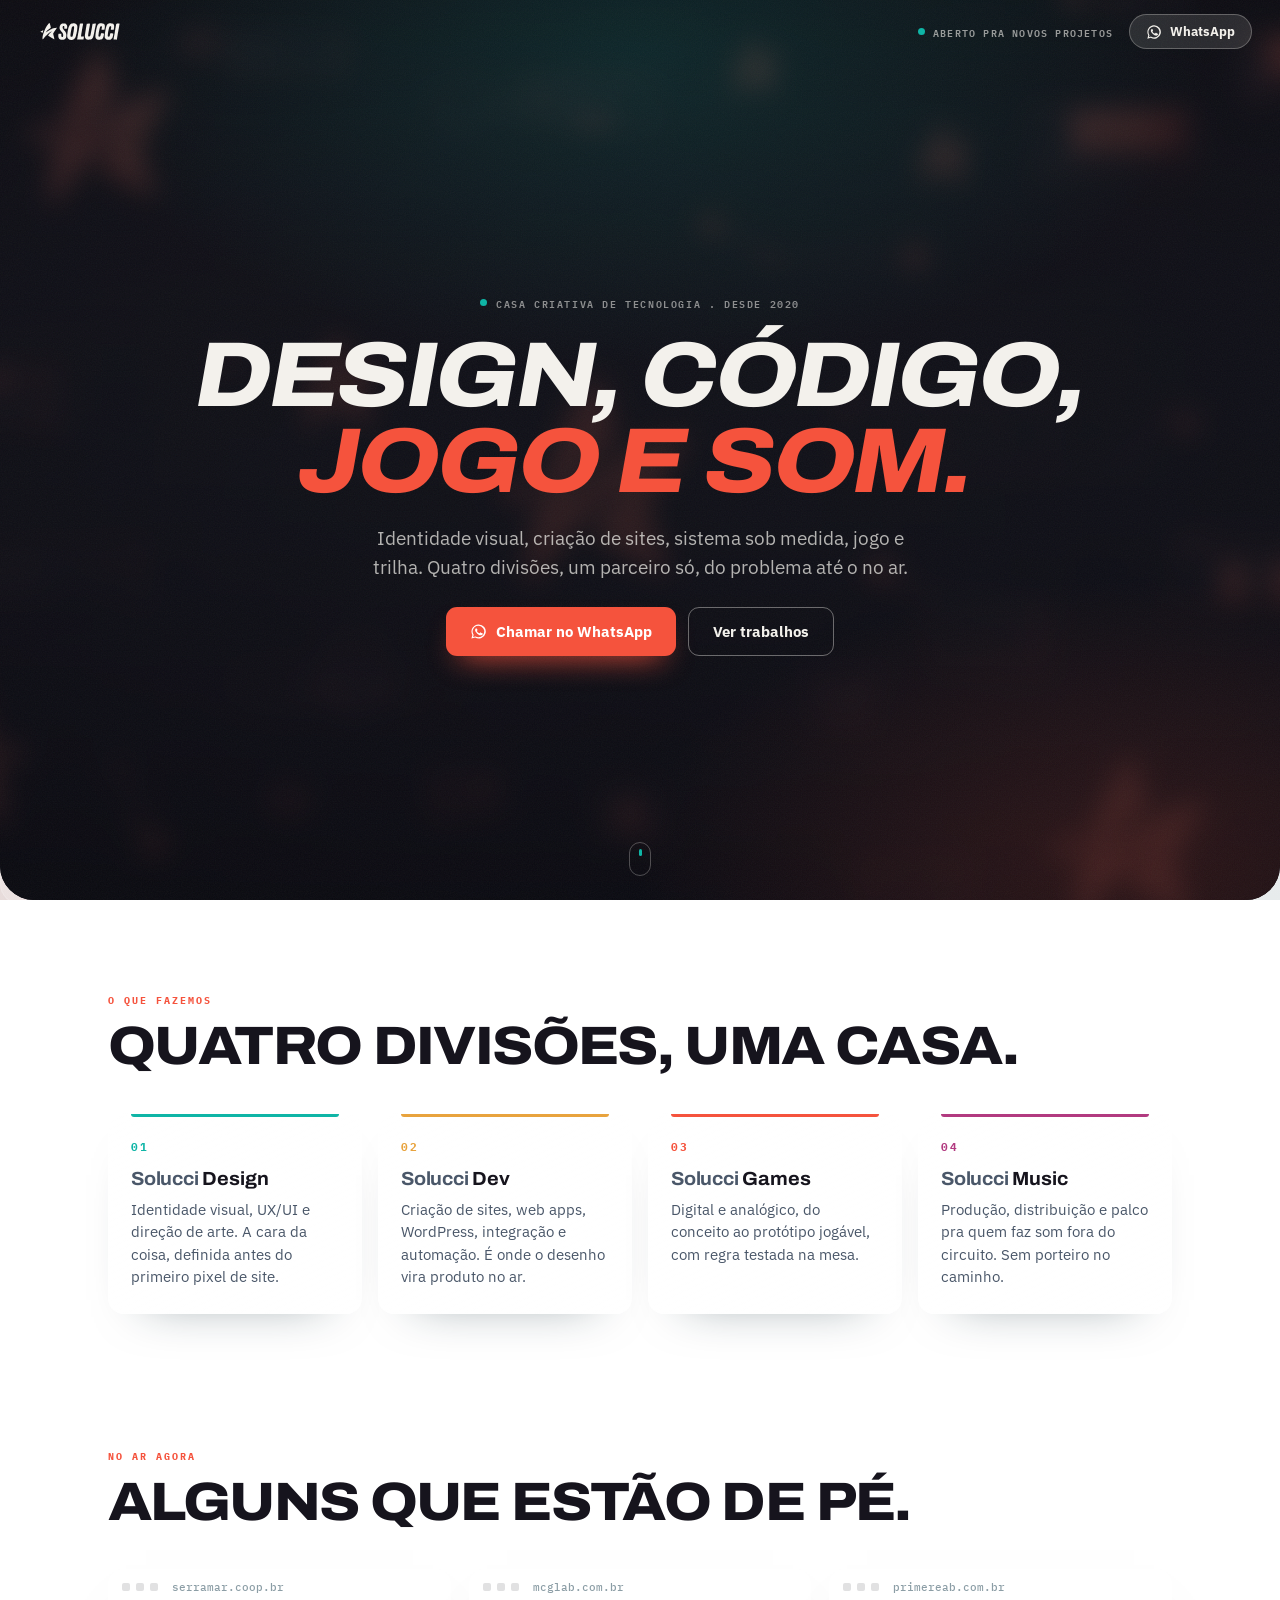
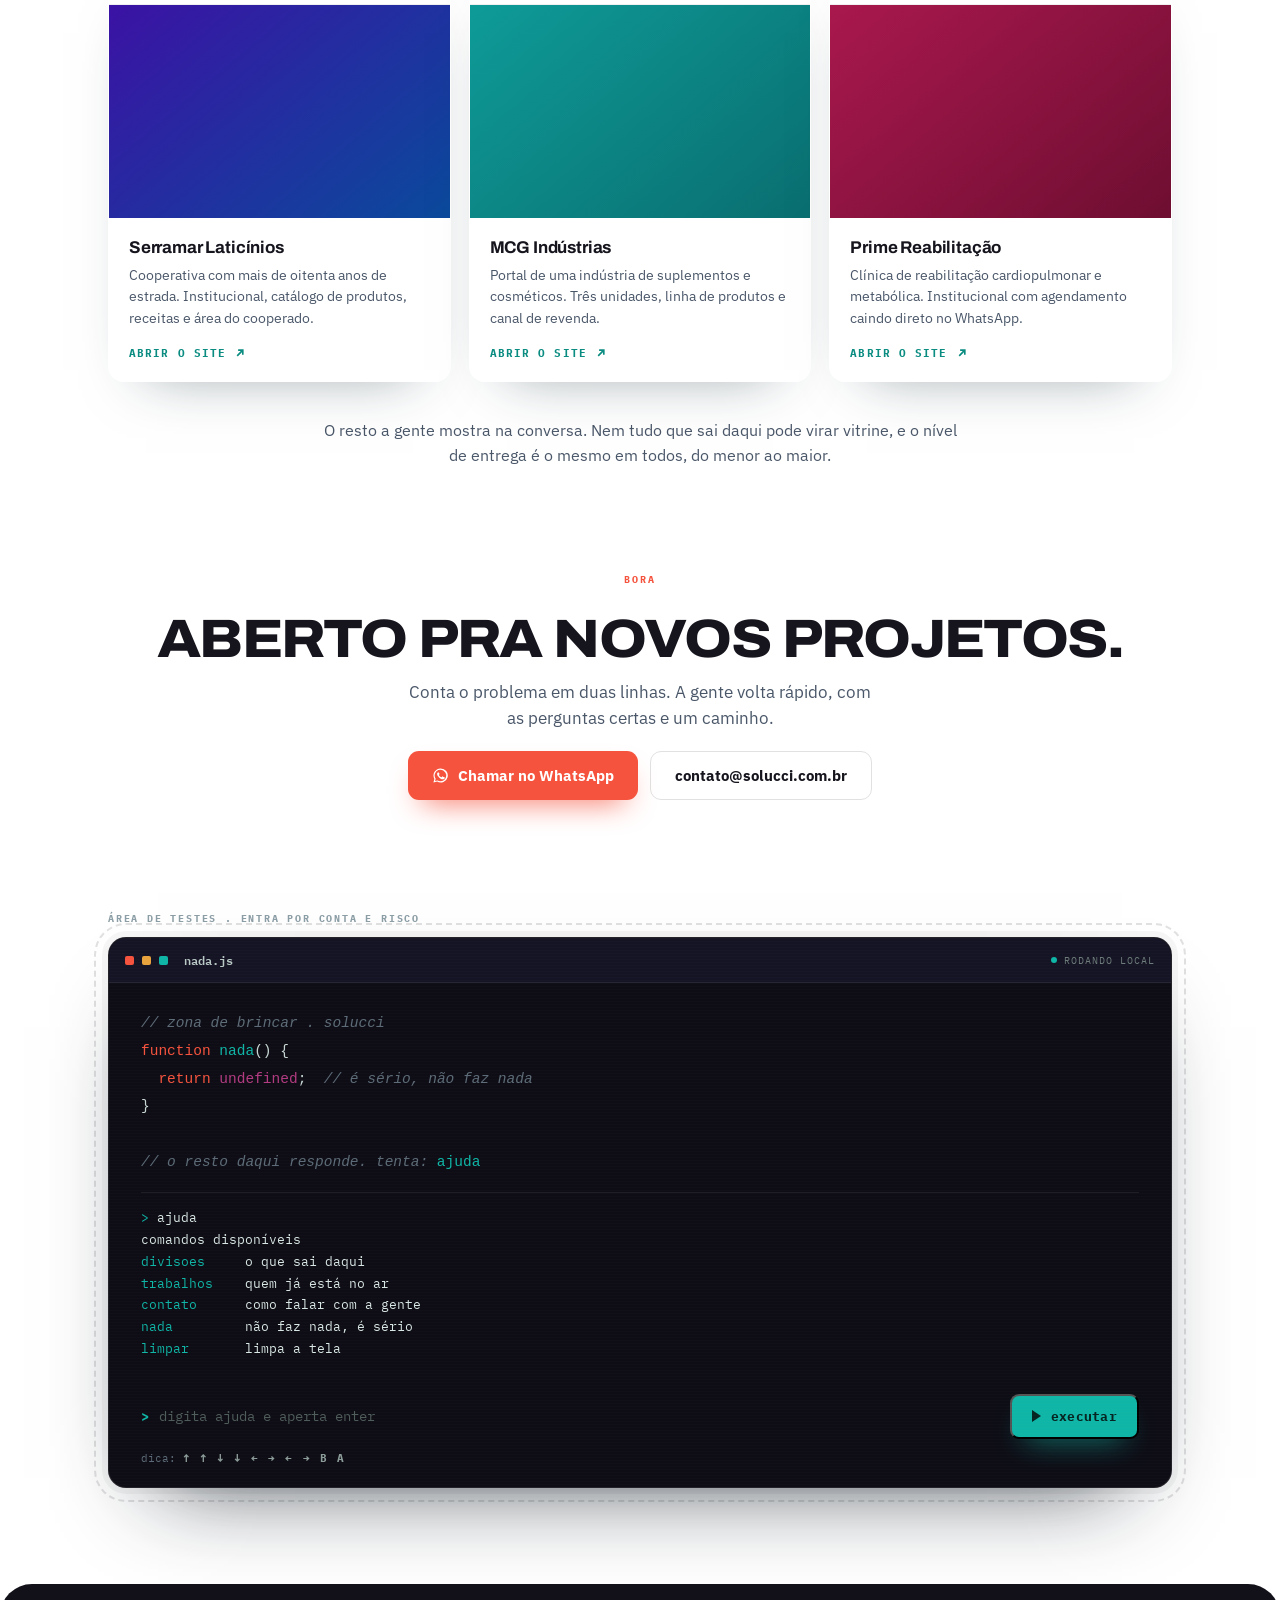
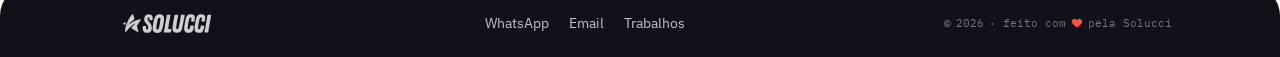
==== index.html @ 80f0f219 "poe o video de fundo no hero, escurecido e desfocado o original tinha 5,3 MB com audio, reencodado s" ====
<!DOCTYPE html>
<html lang="pt-BR">
<head>
<meta charset="utf-8">
<meta name="viewport" content="width=device-width, initial-scale=1">
<title>Solucci . Criação de sites, identidade visual e sistemas web</title>
<meta name="description" content="Criação de sites, identidade visual, sistemas web e WordPress. Casa criativa de tecnologia com um parceiro só, do problema até o no ar.">
<meta name="theme-color" content="#16141D">
<meta name="google-site-verification" content="xMyYdeTd7bmb3XPDCyEFnlYQhnffKrZZ-9slcYJNjds">
<link rel="icon" href="assets/favicon.svg" type="image/svg+xml">
<link rel="apple-touch-icon" href="assets/apple-touch-icon.png">
<link rel="canonical" href="https://solucci.com.br/">

<meta property="og:type" content="website">
<meta property="og:title" content="Solucci . Criação de sites, identidade visual e sistemas web">
<meta property="og:description" content="Criação de sites, identidade visual, sistemas web e WordPress. Um parceiro só, do problema até o no ar.">
<meta property="og:url" content="https://solucci.com.br/">
<meta property="og:image" content="https://solucci.com.br/assets/og.jpg">
<meta property="og:locale" content="pt_BR">
<meta name="twitter:card" content="summary_large_image">

<script async src="https://www.googletagmanager.com/gtag/js?id=G-GYV1TLJXM9"></script>
<script>
window.dataLayer = window.dataLayer || [];
function gtag(){dataLayer.push(arguments);}
gtag('js', new Date());
gtag('config', 'G-GYV1TLJXM9');
</script>

<link rel="preconnect" href="https://fonts.googleapis.com">
<link rel="preconnect" href="https://fonts.gstatic.com" crossorigin>
<link href="https://fonts.googleapis.com/css2?family=Archivo:ital,wdth,wght@0,62..125,400..900;1,62..125,400..900&family=IBM+Plex+Mono:wght@400;600;700&family=IBM+Plex+Sans:wght@400;500;600;700&display=swap" rel="stylesheet">
<link rel="stylesheet" href="css/style.css?v=6">

<script type="application/ld+json">
{
  "@context": "https://schema.org",
  "@type": "Organization",
  "name": "Solucci",
  "url": "https://solucci.com.br/",
  "logo": "https://solucci.com.br/assets/solucci-wordmark.svg",
  "description": "Casa criativa de tecnologia. Criação de sites, identidade visual, sistemas web, jogos e música.",
  "email": "contato@solucci.com.br",
  "telephone": "+5512997303068",
  "contactPoint": {
    "@type": "ContactPoint",
    "contactType": "customer support",
    "telephone": "+5512997303068",
    "email": "contato@solucci.com.br",
    "availableLanguage": ["pt-BR", "en"]
  }
}
</script>
</head>
<body>
<script>document.documentElement.classList.add('js');</script>

<svg width="0" height="0" style="position:absolute" aria-hidden="true" focusable="false">
  <symbol id="sMark" viewBox="0 0 711 708"><g transform="translate(0,708) scale(1,-1)" fill="currentColor"><path d="M386 704 c-2 0 -4 -2 -6 -3 -1 -1 -5 -3 -7 -5 -3 -2 -7 -4 -9 -6 -2 -2 -4 -4 -4 -4 -1 0 -32 -31 -32 -32 0 -1 -3 -4 -6 -7 -13 -15 -19 -22 -21 -27 -1 -2 -4 -6 -6 -9 -1 -2 -3 -4 -3 -5 0 0 -1 -1 -2 -2 0 -1 -2 -3 -3 -5 -1 -2 -3 -6 -5 -8 -2 -3 -5 -7 -7 -10 -2 -3 -4 -6 -5 -7 0 -1 -1 -2 -2 -4 0 -2 0 -3 -1 -3 -1 0 -13 -18 -14 -22 -1 -1 -3 -5 -5 -8 -2 -4 -4 -7 -4 -8 0 -1 -1 -3 -3 -5 -2 -2 -3 -4 -3 -5 0 0 -1 -3 -3 -6 -7 -11 -21 -40 -21 -43 0 -1 0 -2 -1 -3 -1 0 -2 -1 -2 -2 -1 -2 -1 -3 -2 -4 0 -1 -1 -3 -2 -5 -1 -3 -3 -5 -3 -6 -1 -1 -2 -3 -2 -5 -1 -1 -3 -6 -5 -9 -1 -4 -4 -9 -5 -12 -1 -3 -4 -8 -5 -10 -2 -3 -3 -6 -3 -6 0 -1 -1 -2 -2 -3 0 -1 -1 -2 -1 -3 0 -1 -1 -3 -2 -5 -2 -6 -4 -10 -7 -16 0 -3 -2 -5 -2 -6 -1 0 -1 -1 -1 -2 0 -2 -4 -10 -5 -11 -1 0 -1 -1 -1 -2 0 -1 -1 -3 -1 -5 -2 -3 -4 -9 -5 -12 0 -2 -1 -4 -2 -5 -1 -1 -2 -2 -2 -3 0 -1 -3 -10 -6 -19 -1 -3 -3 -8 -4 -11 0 -4 -2 -8 -2 -9 -3 -4 -7 -17 -8 -22 0 -2 -1 -4 -2 -5 -1 -1 -2 -2 -2 -3 0 -2 -1 -5 -2 -8 -1 -3 -2 -7 -3 -10 0 -2 -1 -5 -2 -5 0 -1 -1 -3 -1 -4 0 -1 -1 -3 -2 -5 0 -2 -1 -5 -1 -7 0 -1 -1 -4 -2 -6 -1 -3 -2 -5 -2 -6 0 -1 -1 -4 -2 -7 0 -3 -2 -9 -3 -12 -1 -4 -3 -9 -3 -10 0 -2 -1 -5 -1 -7 -1 -6 -3 -12 -4 -15 -1 -1 -1 -3 -2 -5 0 -3 -3 -20 -4 -23 0 -2 -1 -5 -1 -6 0 -2 0 -6 -1 -8 -5 -24 -7 -76 -3 -92 3 -12 7 -24 8 -25 1 -1 6 2 6 3 0 1 7 10 16 19 3 3 5 5 5 6 0 0 1 2 3 4 8 8 15 17 19 21 2 3 7 8 10 12 4 4 7 8 7 9 0 0 3 4 7 8 4 4 12 13 18 19 5 6 16 17 23 25 13 14 18 19 18 20 0 1 2 3 5 6 3 2 6 6 7 7 8 8 45 44 48 45 1 1 7 6 13 12 6 7 14 14 18 17 3 3 7 7 9 8 14 12 17 15 18 15 1 0 2 1 4 3 1 1 4 4 7 5 2 1 4 3 5 4 0 1 4 4 7 6 3 2 8 6 10 8 3 2 6 5 8 6 2 1 4 3 4 3 0 1 2 2 4 3 2 1 5 3 6 4 1 2 4 4 6 4 1 1 3 2 4 3 2 2 12 9 16 11 1 1 3 2 3 2 0 0 2 2 5 3 2 1 4 3 4 3 0 1 2 2 5 3 2 1 5 3 6 4 2 0 3 2 4 3 1 0 2 1 3 1 0 0 1 0 1 1 0 1 1 1 3 2 1 0 5 1 7 3 6 3 10 3 10 0 -1 -2 -4 -5 -56 -59 -34 -35 -42 -43 -42 -45 0 0 -2 -3 -4 -5 -3 -2 -5 -5 -5 -6 0 0 -1 -2 -3 -3 -2 -2 -6 -7 -9 -12 0 -1 -2 -3 -3 -5 -2 -1 -3 -3 -3 -3 0 -1 -10 -13 -11 -14 -1 0 -1 -1 -1 -1 0 -1 -1 -2 -2 -4 -1 -1 -3 -4 -4 -5 -1 -2 -2 -4 -3 -6 -1 -1 -2 -4 -3 -5 -1 -1 -1 -2 -2 -2 0 0 -1 -1 -2 -2 0 -3 2 -6 8 -9 3 -1 6 -3 7 -4 1 -1 3 -2 5 -3 1 -1 5 -3 8 -5 3 -2 6 -4 7 -4 0 0 2 -1 3 -2 3 -2 5 -4 12 -8 2 -1 4 -2 4 -3 0 0 1 -1 2 -2 1 0 4 -1 6 -3 1 -1 3 -2 4 -2 1 0 12 -6 16 -9 2 -2 4 -3 5 -3 0 0 3 -2 7 -4 4 -3 8 -6 10 -7 2 -1 4 -2 5 -3 1 -1 3 -2 3 -2 1 0 3 -1 5 -2 1 -2 3 -3 4 -3 0 0 1 -1 2 -2 1 -1 4 -2 5 -3 2 -1 4 -2 4 -2 0 -1 11 -8 13 -8 0 0 1 -1 2 -1 0 -1 3 -3 7 -5 4 -2 9 -6 13 -8 3 -3 10 -7 16 -10 5 -3 10 -6 11 -7 1 0 2 -1 2 -1 1 0 3 -1 6 -3 2 -2 6 -4 9 -6 2 -1 5 -3 5 -3 0 0 2 -2 5 -3 5 -3 11 -7 18 -12 2 -2 6 -4 8 -5 3 -1 6 -4 8 -5 l4 -3 4 3 c2 2 4 4 4 4 0 0 0 1 -1 17 -2 31 -3 39 -4 42 -2 4 -4 9 -5 14 -1 7 -4 21 -5 24 -1 1 -1 2 -1 3 1 0 0 1 0 3 -1 1 -2 4 -3 7 0 2 -1 7 -2 9 -1 2 -1 6 -2 8 0 2 -1 3 -1 4 -1 0 -1 1 -1 3 0 1 -1 5 -2 7 0 3 -1 7 -1 9 0 1 0 3 -1 3 -1 0 -1 2 -2 3 0 1 0 4 -1 7 -1 2 -2 6 -2 8 -1 2 -1 6 -2 8 -1 2 -1 5 -1 7 0 1 -1 3 -1 3 -1 0 -2 2 -2 5 0 2 0 5 -1 8 -1 2 -2 6 -2 9 -1 3 -1 7 -2 9 0 2 0 9 0 17 0 14 1 21 6 27 1 2 4 6 6 10 4 6 12 18 13 19 1 1 6 9 8 13 2 4 10 15 13 19 1 1 2 2 2 3 0 1 1 3 2 4 2 1 7 9 15 21 1 1 2 4 3 5 1 2 2 4 4 4 1 1 2 3 2 3 0 1 2 4 4 6 1 2 5 8 8 11 2 4 5 7 5 7 1 0 1 1 1 2 0 1 1 3 2 3 1 1 2 2 2 3 0 0 1 2 3 5 2 2 5 6 6 8 2 3 4 5 4 5 1 0 2 2 3 4 1 3 4 8 8 12 3 5 5 9 5 9 0 0 1 2 2 2 1 1 2 3 2 3 0 1 2 3 4 6 2 2 4 6 5 7 4 7 8 13 10 14 1 1 2 3 2 4 0 1 0 2 1 2 1 0 2 1 3 3 1 2 2 4 3 5 0 0 1 2 2 3 0 3 0 3 -3 3 -3 0 -5 0 -6 -1 -1 -1 -5 -1 -13 -1 -6 0 -13 0 -15 -1 -3 0 -10 -1 -17 -2 -7 -1 -15 -1 -19 -2 -4 -1 -9 -1 -12 -2 -4 0 -7 -1 -8 -1 -1 -1 -3 -2 -4 -2 -2 0 -6 0 -9 -1 -4 -1 -10 -1 -14 -2 -9 -1 -18 -3 -21 -4 -1 -1 -4 -2 -7 -2 -2 -1 -7 -2 -11 -4 -7 -2 -12 -4 -16 -5 -2 0 -4 -1 -5 -1 0 -1 -2 -1 -4 -2 -1 0 -6 -2 -9 -3 -4 -2 -10 -4 -12 -5 -3 0 -5 -2 -5 -2 0 -1 -1 -1 -2 -1 -1 0 -3 -1 -5 -2 -2 -1 -5 -2 -5 -2 -1 0 -4 -1 -6 -2 -8 -4 -24 -13 -28 -14 -2 -1 -4 -3 -5 -3 -1 -1 -2 -2 -3 -2 -1 0 -2 0 -3 -1 0 0 -3 -2 -6 -3 -3 -1 -6 -3 -7 -4 -1 -1 -7 -4 -14 -8 -11 -5 -15 -8 -28 -16 -3 -2 -7 -4 -9 -5 -1 -1 -4 -3 -7 -5 -2 -2 -4 -3 -5 -3 0 0 -1 -1 -1 -2 -1 0 -2 -1 -3 -1 0 0 -3 -1 -5 -3 -2 -2 -4 -3 -4 -3 -1 0 -4 -2 -8 -5 -5 -3 -10 -6 -11 -7 -2 -2 -7 -5 -11 -7 -4 -3 -7 -5 -8 -5 0 0 -1 0 -1 -1 -6 -5 -8 -6 -11 -7 -2 -1 -4 -3 -5 -3 -1 -1 -3 -2 -4 -3 -2 -1 -4 -2 -4 -2 -1 -1 -3 -2 -4 -3 -2 -2 -5 -4 -7 -5 -3 -1 -6 -4 -9 -6 -2 -2 -4 -3 -4 -3 -1 0 -3 -1 -5 -3 -15 -10 -18 -12 -18 -12 -1 0 -2 0 -2 -1 -7 -5 -8 -6 -11 -7 -3 0 -4 0 -4 1 0 2 12 18 22 29 2 3 4 5 4 6 0 0 5 5 11 11 5 6 11 12 12 13 4 7 51 53 58 56 2 1 5 4 7 6 2 2 4 4 5 4 1 1 3 3 5 4 6 6 15 13 17 14 1 1 2 2 3 2 0 1 1 2 1 2 1 0 3 1 4 2 1 2 4 3 5 4 1 1 5 4 7 5 2 2 7 5 9 7 2 1 6 4 9 6 2 2 4 3 4 3 1 0 4 2 8 5 3 2 7 4 8 4 0 0 1 1 1 1 1 1 3 3 5 4 10 5 14 13 14 26 -1 16 -4 32 -8 41 0 2 -2 8 -3 13 -1 4 -2 10 -3 13 -1 2 -2 5 -2 8 0 2 -1 5 -2 7 -1 2 -1 5 -1 7 0 1 0 3 -1 4 -1 0 -1 2 -2 3 0 1 0 4 -1 7 -1 2 -2 5 -2 8 -1 7 -3 14 -5 16 -1 2 -1 4 -1 5 1 0 0 2 0 4 -1 1 -3 6 -4 11 -1 4 -2 9 -3 11 -1 1 -2 3 -2 4 0 1 -6 14 -12 26 -1 2 -2 2 -6 1z"/> <path d="M111 397 c-1 -1 -4 -3 -13 -7 -4 -2 -7 -5 -8 -5 0 -1 -3 -3 -7 -4 -4 -2 -8 -5 -9 -5 -1 -1 -2 -2 -2 -2 -1 0 -5 -2 -9 -5 -5 -2 -9 -4 -9 -4 -1 0 -3 -1 -5 -3 -2 -2 -4 -3 -5 -3 -1 0 -2 -1 -3 -1 -1 -1 -2 -2 -2 -2 -2 0 -13 -6 -15 -8 0 0 -1 -1 -2 -1 -1 0 -2 -1 -3 -1 -1 -1 -2 -2 -2 -2 -1 0 -5 -1 -9 -3 l-8 -3 0 -7 c0 -4 0 -6 1 -6 1 0 5 -1 9 -3 3 -2 9 -4 12 -5 2 -1 6 -2 7 -3 5 -2 15 -6 17 -6 1 0 3 -1 5 -2 2 -1 6 -3 8 -4 3 0 6 -1 6 -2 1 0 3 -1 5 -1 2 -1 4 -2 5 -3 1 -1 2 -2 3 -2 2 0 11 -2 12 -4 3 -3 8 0 9 5 0 1 0 3 1 4 0 2 1 5 2 8 1 3 2 8 2 10 1 2 1 5 1 7 0 1 1 3 2 4 1 1 1 3 0 3 0 1 1 2 1 4 1 1 2 3 2 4 0 2 1 4 1 6 1 1 2 4 2 7 2 8 2 10 3 12 2 3 5 15 6 23 1 4 0 6 -5 9 -3 2 -4 2 -6 1z"/></g></symbol>
  <symbol id="sWord" viewBox="0 0 3393 729"><g transform="translate(0,729) scale(1,-1)" fill="currentColor"><path d="M386 725 c-2 0 -4 -2 -6 -3 -1 -1 -5 -3 -7 -5 -3 -2 -7 -4 -9 -6 -2 -2 -4 -4 -4 -4 -1 0 -32 -31 -32 -32 0 -1 -3 -4 -6 -7 -13 -15 -19 -22 -21 -27 -1 -2 -4 -6 -6 -9 -1 -2 -3 -4 -3 -5 0 0 -1 -1 -2 -2 0 -1 -2 -3 -3 -5 -1 -2 -3 -6 -5 -8 -2 -3 -5 -7 -7 -10 -2 -3 -4 -6 -5 -7 0 -1 -1 -2 -2 -4 0 -2 0 -3 -1 -3 -1 0 -13 -18 -14 -22 -1 -1 -3 -5 -5 -8 -2 -4 -4 -7 -4 -8 0 -1 -1 -3 -3 -5 -2 -2 -3 -4 -3 -5 0 0 -1 -3 -3 -6 -7 -11 -21 -40 -21 -43 0 -1 0 -2 -1 -3 -1 0 -2 -1 -2 -2 -1 -2 -1 -3 -2 -4 0 -1 -1 -3 -2 -5 -1 -3 -3 -5 -3 -6 -1 -1 -2 -3 -2 -5 -1 -1 -3 -6 -5 -9 -1 -4 -4 -9 -5 -12 -1 -3 -4 -8 -5 -10 -2 -3 -3 -6 -3 -6 0 -1 -1 -2 -2 -3 0 -1 -1 -2 -1 -3 0 -1 -1 -3 -2 -5 -2 -6 -4 -10 -7 -16 0 -3 -2 -5 -2 -6 -1 0 -1 -1 -1 -2 0 -2 -4 -10 -5 -11 -1 0 -1 -1 -1 -2 0 -1 -1 -3 -1 -5 -2 -3 -4 -9 -5 -12 0 -2 -1 -4 -2 -5 -1 -1 -2 -2 -2 -3 0 -1 -3 -10 -6 -19 -1 -3 -3 -8 -4 -11 0 -4 -2 -8 -2 -9 -3 -4 -7 -17 -8 -22 0 -2 -1 -4 -2 -5 -1 -1 -2 -2 -2 -3 0 -2 -1 -5 -2 -8 -1 -3 -2 -7 -3 -10 0 -2 -1 -5 -2 -5 0 -1 -1 -3 -1 -4 0 -1 -1 -3 -2 -5 0 -2 -1 -5 -1 -7 0 -1 -1 -4 -2 -6 -1 -3 -2 -5 -2 -6 0 -1 -1 -4 -2 -7 0 -3 -2 -9 -3 -12 -1 -4 -3 -9 -3 -10 0 -2 -1 -5 -1 -7 -1 -6 -3 -12 -4 -15 -1 -1 -1 -3 -2 -5 0 -3 -3 -20 -4 -23 0 -2 -1 -5 -1 -6 0 -2 0 -6 -1 -8 -5 -24 -7 -76 -3 -92 3 -12 7 -24 8 -25 1 -1 6 2 6 3 0 1 7 10 16 19 3 3 5 5 5 6 0 0 1 2 3 4 8 8 15 17 19 21 2 3 7 8 10 12 4 4 7 8 7 9 0 0 3 4 7 8 4 4 12 13 18 19 5 6 16 17 23 25 13 14 18 19 18 20 0 1 2 3 5 6 3 2 6 6 7 7 8 8 45 44 48 45 1 1 7 6 13 12 6 7 14 14 18 17 3 3 7 7 9 8 14 12 17 15 18 15 1 0 2 1 4 3 1 1 4 4 7 5 2 1 4 3 5 4 0 1 4 4 7 6 3 2 8 6 10 8 3 2 6 5 8 6 2 1 4 3 4 3 0 1 2 2 4 3 2 1 5 3 6 4 1 2 4 4 6 4 1 1 3 2 4 3 2 2 12 9 16 11 1 1 3 2 3 2 0 0 2 2 5 3 2 1 4 3 4 3 0 1 2 2 5 3 2 1 5 3 6 4 2 0 3 2 4 3 1 0 2 1 3 1 0 0 1 0 1 1 0 1 1 1 3 2 1 0 5 1 7 3 6 3 10 3 10 0 -1 -2 -4 -5 -56 -59 -34 -35 -42 -43 -42 -45 0 0 -2 -3 -4 -5 -3 -2 -5 -5 -5 -6 0 0 -1 -2 -3 -3 -2 -2 -6 -7 -9 -12 0 -1 -2 -3 -3 -5 -2 -1 -3 -3 -3 -3 0 -1 -10 -13 -11 -14 -1 0 -1 -1 -1 -1 0 -1 -1 -2 -2 -4 -1 -1 -3 -4 -4 -5 -1 -2 -2 -4 -3 -6 -1 -1 -2 -4 -3 -5 -1 -1 -1 -2 -2 -2 0 0 -1 -1 -2 -2 0 -3 2 -6 8 -9 3 -1 6 -3 7 -4 1 -1 3 -2 5 -3 1 -1 5 -3 8 -5 3 -2 6 -4 7 -4 0 0 2 -1 3 -2 3 -2 5 -4 12 -8 2 -1 4 -2 4 -3 0 0 1 -1 2 -2 1 0 4 -1 6 -3 1 -1 3 -2 4 -2 1 0 12 -6 16 -9 2 -2 4 -3 5 -3 0 0 3 -2 7 -4 4 -3 8 -6 10 -7 2 -1 4 -2 5 -3 1 -1 3 -2 3 -2 1 0 3 -1 5 -2 1 -2 3 -3 4 -3 0 0 1 -1 2 -2 1 -1 4 -2 5 -3 2 -1 4 -2 4 -2 0 -1 11 -8 13 -8 0 0 1 -1 2 -1 0 -1 3 -3 7 -5 4 -2 9 -6 13 -8 3 -3 10 -7 16 -10 5 -3 10 -6 11 -7 1 0 2 -1 2 -1 1 0 3 -1 6 -3 2 -2 6 -4 9 -6 2 -1 5 -3 5 -3 0 0 2 -2 5 -3 5 -3 11 -7 18 -12 2 -2 6 -4 8 -5 3 -1 6 -4 8 -5 l4 -3 4 3 c2 2 4 4 4 4 0 0 0 1 -1 17 -2 31 -3 39 -4 42 -2 4 -4 9 -5 14 -1 7 -4 21 -5 24 -1 1 -1 2 -1 3 1 0 0 1 0 3 -1 1 -2 4 -3 7 0 2 -1 7 -2 9 -1 2 -1 6 -2 8 0 2 -1 3 -1 4 -1 0 -1 1 -1 3 0 1 -1 5 -2 7 0 3 -1 7 -1 9 0 1 0 3 -1 3 -1 0 -1 2 -2 3 0 1 0 4 -1 7 -1 2 -2 6 -2 8 -1 2 -1 6 -2 8 -1 2 -1 5 -1 7 0 1 -1 3 -1 3 -1 0 -2 2 -2 5 0 2 0 5 -1 8 -1 2 -2 6 -2 9 -1 3 -1 7 -2 9 0 2 0 9 0 17 0 14 1 21 6 27 1 2 4 6 6 10 4 6 12 18 13 19 1 1 6 9 8 13 2 4 10 15 13 19 1 1 2 2 2 3 0 1 1 3 2 4 2 1 7 9 15 21 1 1 2 4 3 5 1 2 2 4 4 4 1 1 2 3 2 3 0 1 2 4 4 6 1 2 5 8 8 11 2 4 5 7 5 7 1 0 1 1 1 2 0 1 1 3 2 3 1 1 2 2 2 3 0 0 1 2 3 5 2 2 5 6 6 8 2 3 4 5 4 5 1 0 2 2 3 4 1 3 4 8 8 12 3 5 5 9 5 9 0 0 1 2 2 2 1 1 2 3 2 3 0 1 2 3 4 6 2 2 4 6 5 7 4 7 8 13 10 14 1 1 2 3 2 4 0 1 0 2 1 2 1 0 2 1 3 3 1 2 2 4 3 5 0 0 1 2 2 3 0 3 0 3 -3 3 -3 0 -5 0 -6 -1 -1 -1 -5 -1 -13 -1 -6 0 -13 0 -15 -1 -3 0 -10 -1 -17 -2 -7 -1 -15 -1 -19 -2 -4 -1 -9 -1 -12 -2 -4 0 -7 -1 -8 -1 -1 -1 -3 -2 -4 -2 -2 0 -6 0 -9 -1 -4 -1 -10 -1 -14 -2 -9 -1 -18 -3 -21 -4 -1 -1 -4 -2 -7 -2 -2 -1 -7 -2 -11 -4 -7 -2 -12 -4 -16 -5 -2 0 -4 -1 -5 -1 0 -1 -2 -1 -4 -2 -1 0 -6 -2 -9 -3 -4 -2 -10 -4 -12 -5 -3 0 -5 -2 -5 -2 0 -1 -1 -1 -2 -1 -1 0 -3 -1 -5 -2 -2 -1 -5 -2 -5 -2 -1 0 -4 -1 -6 -2 -8 -4 -24 -13 -28 -14 -2 -1 -4 -3 -5 -3 -1 -1 -2 -2 -3 -2 -1 0 -2 0 -3 -1 0 0 -3 -2 -6 -3 -3 -1 -6 -3 -7 -4 -1 -1 -7 -4 -14 -8 -11 -5 -15 -8 -28 -16 -3 -2 -7 -4 -9 -5 -1 -1 -4 -3 -7 -5 -2 -2 -4 -3 -5 -3 0 0 -1 -1 -1 -2 -1 0 -2 -1 -3 -1 0 0 -3 -1 -5 -3 -2 -2 -4 -3 -4 -3 -1 0 -4 -2 -8 -5 -5 -3 -10 -6 -11 -7 -2 -2 -7 -5 -11 -7 -4 -3 -7 -5 -8 -5 0 0 -1 0 -1 -1 -6 -5 -8 -6 -11 -7 -2 -1 -4 -3 -5 -3 -1 -1 -3 -2 -4 -3 -2 -1 -4 -2 -4 -2 -1 -1 -3 -2 -4 -3 -2 -2 -5 -4 -7 -5 -3 -1 -6 -4 -9 -6 -2 -2 -4 -3 -4 -3 -1 0 -3 -1 -5 -3 -15 -10 -18 -12 -18 -12 -1 0 -2 0 -2 -1 -7 -5 -8 -6 -11 -7 -3 0 -4 0 -4 1 0 2 12 18 22 29 2 3 4 5 4 6 0 0 5 5 11 11 5 6 11 12 12 13 4 7 51 53 58 56 2 1 5 4 7 6 2 2 4 4 5 4 1 1 3 3 5 4 6 6 15 13 17 14 1 1 2 2 3 2 0 1 1 2 1 2 1 0 3 1 4 2 1 2 4 3 5 4 1 1 5 4 7 5 2 2 7 5 9 7 2 1 6 4 9 6 2 2 4 3 4 3 1 0 4 2 8 5 3 2 7 4 8 4 0 0 1 1 1 1 1 1 3 3 5 4 10 5 14 13 14 26 -1 16 -4 32 -8 41 0 2 -2 8 -3 13 -1 4 -2 10 -3 13 -1 2 -2 5 -2 8 0 2 -1 5 -2 7 -1 2 -1 5 -1 7 0 1 0 3 -1 4 -1 0 -1 2 -2 3 0 1 0 4 -1 7 -1 2 -2 5 -2 8 -1 7 -3 14 -5 16 -1 2 -1 4 -1 5 1 0 0 2 0 4 -1 1 -3 6 -4 11 -1 4 -2 9 -3 11 -1 1 -2 3 -2 4 0 1 -6 14 -12 26 -1 2 -2 2 -6 1z"/> <path d="M1413 716 c-14 -1 -28 -2 -31 -4 -3 0 -6 -1 -8 -1 -3 0 -13 -2 -26 -5 -9 -2 -17 -5 -22 -8 -3 -2 -8 -4 -10 -6 -2 -1 -6 -3 -8 -5 -2 -1 -6 -3 -8 -4 -3 -1 -6 -3 -6 -3 -1 -1 -3 -3 -6 -4 -2 -2 -7 -6 -11 -11 -9 -10 -13 -14 -16 -17 -3 -2 -8 -10 -16 -23 -2 -4 -5 -7 -5 -8 -1 0 -1 -2 -1 -3 0 -3 -1 -6 -4 -10 -7 -9 -15 -27 -20 -40 -2 -6 -5 -14 -6 -18 -5 -11 -6 -12 -7 -19 -1 -4 -2 -8 -3 -9 -2 -4 -6 -18 -8 -38 -1 -5 -2 -12 -4 -16 -2 -5 -2 -8 -2 -16 0 -10 -2 -17 -6 -23 -1 -2 -2 -5 -2 -8 0 -6 -2 -17 -3 -22 -1 -2 -3 -7 -3 -11 -1 -4 -1 -8 -2 -10 -1 -2 -1 -6 -1 -9 0 -6 -2 -21 -5 -32 -3 -13 -4 -21 -4 -25 1 -3 0 -7 0 -11 -2 -10 -4 -23 -4 -30 0 -3 0 -6 -1 -7 -2 -4 -4 -19 -4 -35 -1 -9 -1 -18 -2 -19 0 -2 -1 -8 -1 -13 0 -5 0 -11 -1 -13 -1 -2 -1 -6 1 -15 1 -7 2 -17 3 -21 1 -12 3 -21 4 -22 1 -2 5 -16 6 -22 1 -3 2 -6 2 -7 1 -1 2 -3 3 -5 1 -2 4 -5 6 -8 2 -2 3 -5 3 -5 0 -1 2 -4 5 -7 2 -3 4 -6 4 -6 0 0 2 -3 5 -7 3 -3 6 -6 6 -6 0 -2 26 -22 33 -26 2 -1 4 -3 5 -3 2 -2 7 -4 20 -6 6 -2 15 -4 20 -5 12 -4 22 -5 29 -4 3 0 10 0 14 -1 17 -2 33 -1 66 7 4 1 11 3 15 3 3 1 9 3 12 4 2 1 7 3 9 4 3 1 7 3 9 5 3 2 8 5 12 8 9 7 32 29 34 35 1 2 5 7 8 12 11 15 16 23 17 25 0 1 3 8 6 15 3 6 6 15 7 18 1 3 2 7 3 8 2 4 5 12 5 17 0 5 2 15 5 22 2 2 3 7 3 10 1 3 2 8 4 13 2 4 3 8 4 12 0 4 4 24 7 30 5 13 7 25 9 41 1 12 3 19 5 24 2 5 4 15 4 21 0 2 1 6 2 10 0 3 1 9 2 12 1 4 2 10 3 14 1 5 2 9 2 14 0 5 0 7 1 10 2 3 2 6 2 14 1 6 1 14 2 18 1 3 2 14 3 23 1 9 2 21 3 26 1 6 1 12 0 18 0 6 0 9 2 14 1 5 1 12 2 30 0 13 0 24 0 25 1 1 -2 32 -4 41 -2 12 -5 20 -9 29 -2 5 -5 11 -6 13 -2 5 -8 11 -25 26 -16 15 -43 31 -54 33 -3 0 -10 2 -15 3 -5 2 -12 3 -15 3 -3 0 -7 0 -9 1 -5 1 -26 2 -33 1z m8 -130 c9 -4 11 -5 15 -11 5 -6 6 -8 8 -20 2 -6 2 -9 0 -17 -2 -16 -3 -32 -3 -40 0 -6 -1 -12 -3 -21 -3 -14 -5 -27 -4 -32 0 -2 -1 -8 -2 -14 -6 -23 -7 -30 -7 -40 0 -7 0 -10 -1 -12 -1 -1 -2 -6 -2 -10 -1 -5 -2 -12 -4 -16 -3 -12 -5 -21 -5 -28 0 -6 0 -9 -4 -21 0 -3 -1 -9 -1 -13 0 -4 -1 -7 -2 -10 -1 -2 -2 -5 -2 -7 0 -4 -3 -16 -5 -20 0 -1 -1 -5 -1 -8 0 -2 -1 -7 -1 -10 -1 -2 -3 -9 -4 -13 0 -5 -2 -11 -2 -13 -1 -2 -2 -9 -3 -15 -1 -7 -1 -13 -2 -15 -3 -8 -12 -25 -14 -28 -3 -3 -16 -11 -21 -13 -2 -1 -6 -2 -9 -3 -9 -2 -24 -1 -36 4 -5 2 -10 9 -15 18 -3 7 -3 7 -3 20 0 8 -1 14 -1 17 -2 5 -2 6 0 10 3 9 3 15 1 19 -1 4 -1 4 0 8 1 1 2 5 2 7 0 3 0 6 1 9 1 2 2 10 3 19 0 9 2 19 2 24 1 4 1 9 1 12 0 4 4 19 6 22 1 0 1 3 1 7 0 16 4 42 9 57 1 2 3 8 3 12 1 5 1 10 2 11 0 2 3 12 5 23 1 11 4 21 5 23 0 1 2 9 4 18 3 18 3 23 5 27 0 1 2 7 3 13 3 10 9 26 12 29 0 1 2 4 3 8 5 17 15 26 31 31 5 2 9 3 10 4 3 1 22 0 25 -2z"/> <path d="M2573 715 c-10 0 -16 -1 -19 -2 -2 -1 -8 -3 -14 -4 -7 -1 -13 -2 -18 -5 -4 -2 -12 -5 -18 -8 -10 -4 -11 -5 -23 -16 -6 -7 -14 -16 -17 -20 -4 -5 -8 -9 -9 -11 -2 -2 -4 -5 -5 -9 -1 -3 -3 -8 -5 -11 -1 -4 -4 -9 -5 -11 -1 -3 -2 -6 -2 -7 -1 -1 -2 -5 -7 -21 -2 -7 -5 -15 -6 -17 0 -3 -1 -6 -1 -6 0 -1 0 -3 -1 -4 -1 -2 -7 -18 -9 -28 -1 -4 -3 -9 -4 -11 0 -2 -1 -7 -2 -11 -1 -4 -2 -11 -4 -15 -1 -5 -3 -13 -3 -16 -1 -6 -4 -22 -8 -36 -1 -2 -1 -7 -1 -10 0 -4 -1 -9 -1 -11 -1 -1 -2 -7 -3 -12 0 -5 -2 -15 -4 -23 -4 -21 -5 -23 -5 -31 0 -4 -1 -8 -2 -10 -2 -6 -4 -13 -4 -21 0 -3 -1 -9 -2 -12 0 -3 -1 -9 -1 -13 0 -4 -1 -9 -1 -11 -3 -7 -4 -11 -4 -15 0 -3 0 -8 -1 -13 0 -4 -1 -14 -2 -22 -1 -8 -2 -18 -3 -23 -2 -13 -2 -93 0 -98 1 -1 2 -5 2 -8 2 -12 6 -24 10 -31 3 -4 6 -10 8 -13 2 -4 4 -8 5 -9 1 -2 4 -4 6 -6 1 -2 6 -6 9 -8 4 -3 9 -7 12 -9 2 -2 6 -5 8 -5 2 -1 5 -3 7 -5 3 -3 20 -10 31 -13 18 -4 62 -9 71 -7 3 1 12 2 21 2 13 1 33 4 47 8 2 0 9 2 16 4 9 2 14 4 18 6 13 9 16 11 23 18 9 8 16 18 19 25 2 3 5 8 7 12 4 5 15 28 15 31 0 1 1 3 5 13 1 2 3 8 4 13 1 5 3 11 3 13 0 2 2 9 3 15 2 6 4 13 4 15 1 2 2 6 2 9 2 12 4 25 5 28 1 2 2 7 4 28 3 22 3 24 -5 31 -3 3 -4 4 -7 4 -3 0 -10 1 -16 1 -15 2 -85 4 -90 3 -4 -1 -10 -8 -11 -14 0 -2 -1 -6 -3 -10 -1 -4 -2 -9 -3 -12 0 -3 -1 -6 -1 -7 -1 -2 -2 -5 -2 -8 -1 -3 -2 -9 -2 -12 -1 -4 -3 -11 -3 -14 -1 -4 -2 -9 -3 -10 0 -1 -2 -5 -2 -8 -1 -4 -3 -7 -3 -8 -1 -2 -3 -7 -5 -12 -5 -13 -7 -16 -15 -22 -7 -4 -8 -4 -14 -4 -4 0 -10 0 -15 -1 -15 -2 -28 4 -32 16 -4 11 -5 37 -2 53 3 10 5 37 5 39 -1 1 -1 4 0 5 1 2 1 9 2 15 0 7 1 13 2 15 2 2 2 6 2 12 0 5 1 13 1 18 5 28 6 35 8 38 0 2 1 7 2 12 1 4 2 13 4 20 1 7 3 16 4 21 0 5 2 11 3 13 1 3 3 12 5 19 3 18 4 25 7 36 2 5 4 13 4 17 1 4 3 9 4 12 0 2 1 6 1 7 0 2 1 6 2 10 1 3 4 10 6 15 2 5 3 10 4 11 0 1 1 5 2 8 5 25 17 35 41 35 8 0 12 0 15 -1 2 -1 6 -3 8 -4 8 -3 9 -4 12 -14 3 -11 4 -16 2 -28 -1 -5 -2 -11 -2 -14 0 -2 -2 -11 -3 -19 -6 -24 -10 -45 -11 -53 0 -8 0 -8 3 -14 2 -3 4 -5 6 -5 16 -4 74 -6 98 -4 16 1 16 2 19 11 3 15 8 44 9 56 5 30 5 35 7 42 2 9 2 44 0 60 0 5 -1 14 -2 21 -1 9 -3 18 -5 20 0 1 -1 3 -1 4 -3 8 -13 26 -17 30 -13 12 -23 18 -37 21 -3 1 -7 2 -9 3 -1 1 -4 2 -5 2 -2 0 -4 0 -5 1 -2 1 -22 4 -29 4 -3 0 -7 1 -9 2 -9 3 -41 5 -70 3z"/> <path d="M2970 715 c-9 0 -16 -1 -18 -2 -2 -1 -6 -2 -9 -2 -10 -2 -18 -4 -24 -7 -3 -2 -6 -3 -6 -3 -1 0 -6 -3 -13 -6 -13 -6 -25 -16 -35 -31 -3 -4 -8 -10 -11 -13 -3 -4 -6 -8 -6 -9 -1 -3 -6 -16 -8 -20 -3 -7 -4 -9 -7 -16 -1 -4 -3 -12 -5 -16 -1 -5 -3 -11 -4 -13 0 -2 -2 -6 -3 -9 -2 -10 -5 -18 -6 -20 -1 -2 -3 -8 -4 -13 0 -2 -1 -7 -3 -10 -1 -4 -2 -9 -2 -11 -2 -9 -4 -20 -5 -21 -1 -2 -2 -8 -3 -14 -1 -7 -3 -15 -3 -17 -1 -3 -3 -8 -4 -11 -1 -4 -2 -11 -2 -16 -2 -17 -4 -32 -5 -37 -1 -3 -2 -8 -3 -11 0 -4 -1 -8 -2 -10 -1 -2 -1 -8 -2 -13 0 -7 -1 -12 -2 -14 -2 -5 -4 -15 -4 -22 0 -2 -1 -9 -3 -14 -1 -6 -2 -10 -2 -13 1 -2 0 -7 -1 -12 -2 -9 -4 -21 -5 -40 -1 -6 -1 -15 -2 -20 -1 -14 -3 -71 -2 -87 0 -15 2 -29 5 -38 0 -3 1 -8 2 -10 1 -3 3 -8 5 -11 2 -3 6 -9 8 -13 6 -12 13 -20 28 -29 2 -2 8 -7 13 -10 9 -7 11 -7 23 -12 21 -8 69 -14 89 -11 5 0 14 1 20 1 5 0 12 1 15 1 2 1 7 2 9 2 7 2 36 8 45 11 16 5 46 33 52 47 1 3 3 7 5 9 5 6 8 12 12 21 2 5 4 10 4 12 1 1 2 5 4 9 1 3 3 7 3 8 1 1 2 5 5 21 1 6 3 12 4 14 0 2 1 4 1 5 0 1 1 5 2 10 1 4 3 12 4 17 0 6 2 13 3 17 1 7 4 25 5 35 0 3 0 6 1 6 1 3 0 15 -2 19 -5 7 -8 9 -13 9 -2 0 -9 1 -15 1 -11 2 -83 4 -89 3 -5 -1 -9 -7 -11 -16 -1 -4 -3 -8 -4 -9 0 -2 -2 -10 -4 -19 -2 -10 -4 -20 -5 -22 0 -2 -2 -8 -2 -13 -2 -10 -10 -32 -15 -43 -3 -6 -5 -8 -10 -12 -8 -7 -9 -7 -16 -7 -4 0 -10 0 -15 -1 -17 -2 -29 4 -33 18 -3 10 -4 38 -2 46 2 5 3 14 5 41 0 6 1 13 2 16 0 2 1 7 1 11 0 3 1 7 2 9 0 3 1 7 1 14 0 10 1 17 5 33 0 2 1 8 2 13 1 4 2 11 3 16 2 7 3 13 7 34 1 9 3 15 7 31 1 4 2 10 3 14 2 11 4 22 6 29 2 7 3 10 5 22 1 4 3 10 4 14 1 4 2 7 2 9 0 2 4 14 6 19 2 5 6 18 7 22 0 5 0 6 5 15 6 13 14 19 29 21 7 1 19 1 23 -1 1 -1 3 -2 4 -2 3 0 12 -6 13 -8 4 -10 5 -18 4 -37 -1 -15 -2 -21 -6 -35 -1 -4 -3 -12 -3 -17 -2 -12 -3 -17 -5 -24 -3 -9 -2 -17 2 -23 l4 -6 15 -1 c22 -3 89 -3 98 0 3 0 4 3 6 12 0 4 2 11 3 15 2 9 3 15 4 28 1 6 2 14 3 17 1 2 2 11 3 18 0 7 2 17 3 21 2 13 1 42 -3 81 -1 8 -2 11 -4 16 -2 3 -3 6 -3 7 0 1 -1 4 -3 6 -1 2 -3 7 -5 11 -2 4 -5 8 -9 11 -7 7 -18 15 -19 15 -1 0 -3 1 -5 2 -3 1 -7 2 -11 3 -4 1 -8 2 -9 3 -1 1 -4 2 -6 2 -2 1 -9 2 -15 3 -6 1 -14 2 -18 2 -3 0 -8 1 -10 2 -8 3 -40 5 -70 3z"/> <path d="M961 712 c-1 0 -13 -4 -23 -6 -5 -1 -12 -3 -16 -5 -4 -2 -11 -5 -15 -7 -6 -2 -15 -8 -25 -16 -2 -2 -6 -5 -8 -7 -3 -3 -8 -8 -11 -13 -3 -5 -7 -10 -9 -12 -4 -5 -5 -7 -12 -22 -6 -12 -7 -14 -7 -20 -1 -6 -4 -15 -6 -18 -1 -1 -2 -6 -2 -10 0 -4 -1 -9 -2 -11 -5 -9 -5 -78 -1 -83 0 -1 2 -5 3 -10 1 -4 3 -10 4 -12 3 -5 9 -17 11 -23 5 -12 12 -22 19 -28 7 -6 21 -22 21 -25 0 0 3 -4 7 -8 4 -4 10 -12 14 -17 6 -7 13 -15 17 -19 0 -1 3 -5 7 -9 3 -5 7 -10 8 -11 1 -1 4 -5 6 -9 8 -17 15 -28 18 -32 8 -12 10 -17 11 -26 1 -5 2 -13 3 -17 2 -10 3 -39 2 -51 0 -14 -4 -28 -9 -37 -2 -2 -3 -5 -4 -6 -3 -6 -7 -9 -16 -11 -10 -2 -15 -3 -23 -1 -8 2 -15 8 -18 16 -1 2 -3 5 -4 7 -4 8 -8 37 -7 50 1 4 1 16 2 27 l0 20 -3 7 c-2 4 -5 7 -6 8 -1 0 -22 1 -49 1 l-47 0 -7 -2 c-10 -4 -12 -6 -12 -14 -1 -3 -2 -7 -2 -9 -6 -14 -6 -81 -1 -103 1 -4 2 -10 2 -14 1 -4 3 -11 5 -16 2 -5 4 -10 4 -10 0 -9 16 -36 31 -52 1 -1 2 -3 3 -4 0 -1 2 -3 5 -5 3 -2 8 -6 11 -8 4 -3 9 -5 12 -6 4 -1 8 -3 10 -4 18 -10 50 -14 89 -12 11 0 24 0 28 0 5 0 9 0 15 2 5 2 11 3 14 4 11 2 14 3 20 7 1 1 5 2 8 3 3 1 7 3 9 4 3 2 8 6 12 8 10 7 28 25 31 32 2 2 4 5 5 6 3 1 13 21 15 27 0 2 1 4 2 6 0 1 1 4 1 6 1 2 2 8 3 13 2 7 3 11 3 17 0 6 1 10 2 13 1 4 4 49 2 51 0 1 0 6 1 12 1 9 1 11 0 15 -1 3 -2 6 -2 7 0 2 -1 3 -1 5 -2 2 -4 10 -5 22 -1 9 -4 19 -5 20 -1 1 -1 2 -1 4 0 2 -2 6 -8 20 -1 1 -3 6 -4 11 -3 6 -6 12 -8 16 -3 3 -6 9 -7 13 -2 5 -5 8 -9 13 -3 4 -7 8 -8 10 -2 4 -11 15 -16 20 -2 2 -4 5 -5 7 -1 1 -4 4 -7 6 -8 6 -14 12 -16 16 0 2 -2 5 -4 7 -1 1 -4 4 -5 6 -1 2 -5 7 -9 12 -12 14 -14 18 -17 22 -1 3 -3 6 -4 8 -1 2 -2 3 -2 4 0 0 -3 5 -6 11 -3 6 -6 11 -6 13 -1 1 -2 5 -3 9 -5 14 -3 46 4 61 0 1 2 4 2 7 4 8 7 11 16 15 8 3 9 3 17 3 10 0 10 0 22 -11 7 -8 8 -9 9 -15 2 -13 1 -55 -3 -65 -2 -8 -1 -16 4 -20 l4 -4 20 -1 c12 0 34 0 50 0 l29 1 5 2 c6 4 7 5 7 9 1 2 2 13 4 25 3 20 3 21 3 48 0 29 -2 40 -7 56 -2 3 -3 7 -3 10 -1 5 -10 20 -21 32 -10 12 -14 16 -21 19 -3 2 -7 4 -9 6 -2 2 -3 3 -4 3 0 0 -3 1 -6 3 -5 3 -9 4 -24 9 -3 0 -11 1 -18 2 -8 1 -18 2 -24 2 -12 1 -48 1 -49 0z"/> <path d="M2079 703 c-3 -1 -19 -1 -36 -1 -46 0 -53 -1 -54 -7 -1 -2 -2 -7 -3 -11 -1 -4 -2 -10 -2 -14 -1 -6 -3 -15 -5 -19 -3 -8 -5 -16 -7 -27 0 -7 -1 -15 -2 -17 -2 -9 -3 -21 -4 -30 0 -5 -1 -12 -2 -14 -1 -3 -2 -10 -3 -16 0 -6 -2 -12 -3 -13 -2 -5 -4 -14 -4 -20 0 -4 -1 -9 -1 -12 -1 -4 -3 -12 -4 -19 0 -8 -2 -16 -3 -18 0 -2 -1 -10 -2 -16 0 -8 -2 -16 -3 -21 -2 -5 -3 -12 -4 -16 0 -9 -2 -18 -4 -21 0 -2 -1 -6 -1 -10 0 -4 -1 -11 -2 -15 -1 -5 -3 -14 -3 -20 -1 -6 -2 -13 -2 -15 -1 -3 -2 -6 -2 -8 0 -3 -1 -7 -2 -11 -1 -3 -2 -9 -2 -12 0 -3 -1 -10 -2 -16 -1 -6 -2 -16 -3 -23 0 -12 -1 -17 -5 -38 -2 -12 -4 -52 -3 -61 1 -4 2 -15 2 -23 1 -9 2 -18 3 -19 2 -9 5 -16 8 -22 3 -7 8 -16 12 -23 3 -7 24 -33 27 -33 1 0 5 -2 10 -5 12 -7 19 -11 43 -19 2 -1 8 -2 12 -2 4 -1 13 -2 19 -3 20 -2 78 0 94 4 23 6 30 8 40 13 2 1 8 4 12 6 12 6 22 13 25 16 1 2 5 6 8 9 4 3 7 7 10 12 2 3 5 10 8 15 3 4 6 9 7 12 2 5 4 9 10 19 3 6 5 11 5 14 1 5 3 9 6 12 0 1 2 6 3 12 1 5 2 11 3 12 0 1 2 7 4 14 2 6 4 12 5 13 0 2 1 5 1 8 0 3 1 10 3 16 1 5 3 12 3 15 1 7 3 15 6 25 2 8 5 22 5 26 0 1 1 4 2 7 3 7 6 23 7 36 0 6 1 11 2 12 2 3 4 10 5 20 0 4 1 10 2 13 0 2 1 9 2 14 1 9 5 38 7 49 1 3 3 11 5 18 2 7 3 15 4 18 0 3 0 8 1 10 0 2 1 8 2 12 1 4 3 14 5 22 2 8 4 17 5 21 0 3 2 8 2 11 1 2 2 8 3 13 1 5 2 9 1 10 0 2 2 9 4 16 1 1 2 8 3 14 1 7 3 14 3 17 1 2 3 9 3 15 1 5 2 12 3 15 1 3 1 8 1 11 0 5 1 8 3 13 3 5 3 7 3 14 0 8 0 8 -4 11 -5 6 -8 7 -18 5 -6 -1 -29 -1 -63 -1 -51 0 -53 0 -55 -2 -1 -2 -2 -4 -4 -14 -1 -4 -2 -13 -4 -20 -4 -18 -5 -22 -6 -33 -1 -5 -2 -11 -3 -14 -2 -3 -2 -5 -2 -9 1 -2 0 -5 0 -7 -1 -1 -2 -6 -2 -10 0 -4 -2 -11 -2 -16 -1 -5 -3 -13 -3 -19 -2 -11 -3 -16 -6 -28 -1 -4 -1 -8 -1 -11 1 -4 0 -6 -2 -10 -2 -5 -3 -7 -3 -12 0 -3 -1 -9 -1 -12 -1 -4 -2 -12 -2 -18 -1 -6 -1 -11 -2 -11 0 -1 -2 -5 -2 -10 -2 -10 -6 -27 -7 -31 -2 -5 -4 -20 -4 -26 0 -4 -1 -8 -3 -14 -2 -4 -3 -11 -4 -15 -2 -12 -3 -20 -5 -25 0 -2 -2 -11 -3 -18 -1 -8 -3 -17 -4 -20 -1 -7 -2 -11 -5 -27 -1 -7 -3 -16 -5 -22 -1 -6 -3 -14 -4 -19 -4 -18 -7 -29 -11 -36 -2 -5 -4 -10 -5 -11 0 -2 -1 -3 -2 -4 0 -1 -1 -2 -1 -3 0 -3 -9 -15 -15 -19 -5 -3 -22 -5 -33 -4 -19 2 -22 3 -28 10 -2 3 -5 6 -5 7 -2 3 -3 38 -1 50 0 6 2 16 3 24 0 7 2 14 3 16 0 2 1 7 1 10 0 5 3 27 7 54 1 4 1 9 2 13 0 4 1 8 1 11 3 8 4 12 4 20 1 8 4 20 6 23 0 1 1 7 2 14 1 7 2 13 3 14 1 1 1 4 1 10 -1 8 0 16 3 20 0 1 1 5 2 10 2 19 3 25 5 30 1 3 2 8 2 11 3 15 7 36 9 43 2 5 2 10 3 20 1 8 2 17 3 22 1 5 3 11 3 14 2 12 3 17 5 25 4 16 4 18 4 24 -1 6 0 14 3 17 0 1 0 7 0 15 0 15 -1 17 -6 21 -5 2 -29 4 -38 3z"/> <path d="M3374 704 c0 -1 -23 -1 -50 -1 -27 -1 -51 -1 -52 -2 -12 -3 -23 -13 -23 -21 0 -2 -1 -4 -1 -6 -1 -1 -2 -6 -2 -9 -1 -7 -3 -15 -4 -17 -1 -1 -2 -8 -4 -21 -1 -4 -2 -12 -3 -16 -1 -5 -2 -12 -3 -15 -1 -3 -2 -8 -3 -12 0 -4 -1 -12 -1 -19 -1 -9 -1 -15 -3 -19 -1 -4 -3 -13 -4 -19 -1 -7 -3 -14 -4 -16 -1 -2 -1 -7 -2 -11 0 -10 -1 -21 -3 -27 -1 -2 -2 -8 -2 -12 0 -9 -3 -26 -6 -36 -4 -12 -5 -18 -6 -29 -1 -9 -1 -13 -3 -19 -2 -5 -3 -9 -3 -13 0 -4 -1 -10 -2 -14 -1 -4 -2 -11 -2 -14 0 -8 -2 -25 -4 -31 0 -2 -1 -8 -2 -14 -1 -14 -2 -15 -5 -26 -2 -6 -3 -11 -3 -15 0 -3 -1 -10 -2 -15 -2 -5 -3 -13 -3 -17 -1 -8 -3 -20 -5 -24 -1 -1 -2 -4 -2 -6 -1 -3 -2 -8 -3 -12 -1 -5 -2 -13 -3 -18 0 -6 -1 -14 -2 -18 -4 -12 -11 -52 -13 -73 -1 -10 -3 -17 -4 -19 -1 -1 -2 -5 -2 -10 0 -8 0 -9 3 -12 4 -5 10 -7 17 -7 4 0 30 -1 58 -2 61 -2 60 -2 63 7 1 2 2 6 2 8 0 1 1 6 2 9 1 4 2 9 2 11 0 1 1 7 2 13 1 5 3 14 4 21 1 6 3 14 3 18 1 3 2 11 3 17 1 5 2 14 3 21 1 6 2 14 3 19 0 4 1 9 2 11 3 7 4 17 5 28 0 9 1 12 2 16 2 2 3 6 3 15 2 22 3 33 4 36 1 1 2 6 2 10 0 3 2 10 3 14 1 4 2 11 3 16 0 5 2 11 3 15 0 4 1 9 2 12 0 5 3 17 6 23 0 1 1 4 1 5 0 4 5 31 6 35 1 3 3 10 3 17 1 6 1 16 2 21 0 5 2 13 3 17 1 5 3 15 5 23 2 8 3 15 3 15 1 1 4 17 5 26 0 10 3 28 4 30 1 1 2 7 3 14 1 6 3 15 4 19 0 3 2 13 2 22 1 8 2 16 3 18 1 2 2 6 3 10 1 4 2 8 3 10 1 3 2 8 3 20 0 4 0 9 1 10 1 2 1 6 1 10 0 4 1 8 1 9 1 2 1 3 0 4 0 1 -1 2 -1 3 0 5 -13 12 -16 9z"/> <path d="M1703 702 c-7 -1 -9 -2 -11 -10 -1 -2 -2 -8 -3 -11 -1 -4 -3 -12 -3 -18 0 -7 -2 -14 -3 -18 -3 -8 -4 -15 -5 -28 0 -7 -1 -10 -2 -12 -2 -2 -5 -17 -3 -19 0 -1 -1 -4 -2 -7 -4 -8 -7 -31 -6 -39 0 -5 -2 -16 -6 -27 -2 -3 -2 -6 -2 -9 1 -2 0 -11 -2 -21 -1 -9 -2 -19 -2 -20 0 -2 -1 -5 -2 -7 -1 -2 -2 -4 -2 -5 -1 -1 -1 -6 -1 -12 0 -9 0 -11 -3 -19 -2 -5 -4 -11 -4 -14 -1 -10 -4 -24 -6 -31 0 -4 -2 -10 -2 -14 -1 -3 -2 -9 -2 -12 -1 -3 -3 -11 -3 -17 -3 -15 -5 -25 -7 -28 0 -2 -1 -5 -1 -7 0 -3 -1 -8 -2 -11 -1 -4 -2 -10 -3 -21 0 -9 -1 -18 -2 -21 -1 -4 -2 -9 -2 -13 -2 -14 -3 -18 -5 -25 -1 -5 -2 -10 -2 -12 0 -3 -1 -9 -4 -16 -3 -9 -4 -14 -5 -20 0 -5 -2 -14 -2 -19 -1 -5 -2 -13 -3 -16 0 -4 -1 -9 -2 -10 0 -3 -1 -7 -1 -12 0 -5 -1 -11 -2 -16 -2 -5 -3 -11 -3 -14 -1 -3 -3 -11 -5 -17 -4 -12 -4 -13 -3 -19 2 -9 3 -12 8 -15 l4 -3 106 1 c103 0 107 0 117 2 6 1 14 2 20 2 9 0 10 0 13 3 6 5 7 10 11 43 0 3 1 8 2 10 1 2 3 10 4 19 1 8 2 16 2 17 1 3 3 12 4 27 l0 8 -3 2 c-4 1 -6 1 -25 0 -27 -1 -73 -1 -84 0 -11 1 -13 3 -13 11 0 6 2 22 5 34 0 3 1 10 2 16 3 28 3 30 6 38 1 1 1 5 1 9 1 12 3 24 5 30 0 3 2 8 2 12 0 4 1 9 2 12 1 3 2 11 3 19 0 7 1 14 2 15 1 1 2 8 3 16 2 8 3 15 4 15 0 1 1 6 1 12 1 6 1 13 2 16 1 4 3 20 4 35 0 3 1 7 2 9 0 1 3 8 4 17 2 8 4 16 5 19 2 9 3 15 2 18 -1 3 -1 5 1 8 1 2 2 7 3 11 1 4 2 10 3 12 0 2 1 8 2 12 0 3 1 10 2 15 1 5 4 16 5 25 2 9 4 18 5 21 1 2 2 10 3 18 1 9 3 16 3 17 1 1 1 4 1 6 0 2 1 8 3 14 4 17 4 33 0 37 -1 2 -108 3 -123 2z"/> <path d="M111 418 c-1 -1 -4 -3 -13 -7 -4 -2 -7 -5 -8 -5 0 -1 -3 -3 -7 -4 -4 -2 -8 -5 -9 -5 -1 -1 -2 -2 -2 -2 -1 0 -5 -2 -9 -5 -5 -2 -9 -4 -9 -4 -1 0 -3 -1 -5 -3 -2 -2 -4 -3 -5 -3 -1 0 -2 -1 -3 -1 -1 -1 -2 -2 -2 -2 -2 0 -13 -6 -15 -8 0 0 -1 -1 -2 -1 -1 0 -2 -1 -3 -1 -1 -1 -2 -2 -2 -2 -1 0 -5 -1 -9 -3 l-8 -3 0 -7 c0 -4 0 -6 1 -6 1 0 5 -1 9 -3 3 -2 9 -4 12 -5 2 -1 6 -2 7 -3 5 -2 15 -6 17 -6 1 0 3 -1 5 -2 2 -1 6 -3 8 -4 3 0 6 -1 6 -2 1 0 3 -1 5 -1 2 -1 4 -2 5 -3 1 -1 2 -2 3 -2 2 0 11 -2 12 -4 3 -3 8 0 9 5 0 1 0 3 1 4 0 2 1 5 2 8 1 3 2 8 2 10 1 2 1 5 1 7 0 1 1 3 2 4 1 1 1 3 0 3 0 1 1 2 1 4 1 1 2 3 2 4 0 2 1 4 1 6 1 1 2 4 2 7 2 8 2 10 3 12 2 3 5 15 6 23 1 4 0 6 -5 9 -3 2 -4 2 -6 1z"/></g></symbol>
</svg>

<a class="skip" href="#conteudo">Pular para o conteúdo</a>

<!-- ============ Fundo ============ -->
<div class="sky" aria-hidden="true">
  <span class="plate p1"></span><span class="plate p2"></span><span class="plate p3"></span>
  <span class="plate p4"></span><span class="plate p5"></span>
</div>

<!-- ============ Topo ============ -->
<header class="top">
  <a class="top-logo" href="#topo" aria-label="Solucci, início"><svg><use href="#sWord"/></svg></a>
  <span class="top-status"><i></i>aberto pra novos projetos</span>
  <a class="top-wa" href="https://wa.me/5512997303068?text=Oi%2C%20Solucci.%20Tenho%20um%20projeto%20pra%20tirar%20do%20papel." target="_blank" rel="noopener">
    <svg viewBox="0 0 24 24" width="16" height="16" fill="currentColor" aria-hidden="true"><path d="M12 2a10 10 0 0 0-8.6 15L2 22l5.2-1.4A10 10 0 1 0 12 2Zm0 18.2a8.2 8.2 0 0 1-4.2-1.1l-.3-.2-3.1.8.8-3-.2-.3A8.2 8.2 0 1 1 12 20.2Zm4.5-6.1c-.2-.1-1.4-.7-1.7-.8-.2-.1-.4-.1-.5.1l-.7.9c-.1.2-.3.2-.5.1a6.7 6.7 0 0 1-3.3-2.9c-.1-.2 0-.4.1-.5l.4-.5.2-.4v-.4l-.7-1.7c-.2-.4-.4-.4-.5-.4h-.5a1 1 0 0 0-.7.3 3 3 0 0 0-.9 2.2 5.2 5.2 0 0 0 1.1 2.7 11.8 11.8 0 0 0 4.5 4 8 8 0 0 0 1.5.5 3.6 3.6 0 0 0 1.7.1 2.7 2.7 0 0 0 1.8-1.3 2.2 2.2 0 0 0 .2-1.3c-.1-.1-.2-.2-.5-.3Z"/></svg>
    WhatsApp
  </a>
</header>

<main id="conteudo">

<!-- ============ Hero ============ -->
<section class="hero" id="topo">
  <!-- fundo em vídeo: escurecido, desfocado e com grão por cima -->
  <div class="hero-bg" aria-hidden="true">
    <video class="hero-vid" id="heroVid" autoplay muted loop playsinline preload="auto" disablepictureinpicture>
      <source src="assets/bg-solucci.webm" type="video/webm">
      <source src="assets/bg-solucci.mp4" type="video/mp4">
    </video>
    <span class="hero-veu"></span>
    <span class="hero-grao"></span>
  </div>

  <div class="hero-in">
    <p class="eyebrow"><span class="dot"></span>Casa criativa de tecnologia . desde 2020</p>
    <h1 class="h1" id="h1">Design, código,<br><span class="o">jogo e som.</span></h1>
    <p class="lead">Identidade visual, criação de sites, sistema sob medida, jogo e trilha. Quatro divisões, um parceiro só, do problema até o no ar.</p>
    <div class="cta">
      <a class="btn" href="https://wa.me/5512997303068?text=Oi%2C%20Solucci.%20Tenho%20um%20projeto%20pra%20tirar%20do%20papel." target="_blank" rel="noopener">
        <svg viewBox="0 0 24 24" width="17" height="17" fill="currentColor" aria-hidden="true"><path d="M12 2a10 10 0 0 0-8.6 15L2 22l5.2-1.4A10 10 0 1 0 12 2Zm0 18.2a8.2 8.2 0 0 1-4.2-1.1l-.3-.2-3.1.8.8-3-.2-.3A8.2 8.2 0 1 1 12 20.2Zm4.5-6.1c-.2-.1-1.4-.7-1.7-.8-.2-.1-.4-.1-.5.1l-.7.9c-.1.2-.3.2-.5.1a6.7 6.7 0 0 1-3.3-2.9c-.1-.2 0-.4.1-.5l.4-.5.2-.4v-.4l-.7-1.7c-.2-.4-.4-.4-.5-.4h-.5a1 1 0 0 0-.7.3 3 3 0 0 0-.9 2.2 5.2 5.2 0 0 0 1.1 2.7 11.8 11.8 0 0 0 4.5 4 8 8 0 0 0 1.5.5 3.6 3.6 0 0 0 1.7.1 2.7 2.7 0 0 0 1.8-1.3 2.2 2.2 0 0 0 .2-1.3c-.1-.1-.2-.2-.5-.3Z"/></svg>
        Chamar no WhatsApp
      </a>
      <a class="btn ghost" href="#trabalhos">Ver trabalhos</a>
    </div>
  </div>
  <span class="hero-scroll" aria-hidden="true"><i></i></span>
</section>

<!-- ============ O que fazemos ============ -->
<section class="fazemos" id="fazemos">
  <div class="wrap">
    <div class="head reveal">
      <span class="lab">o que fazemos</span>
      <h2>Quatro divisões, uma casa.</h2>
    </div>

    <div class="grid reveal">
      <article class="card" style="--c:var(--tool)">
        <span class="n">01</span>
        <h3>Solucci <b>Design</b></h3>
        <p>Identidade visual, UX/UI e direção de arte. A cara da coisa, definida antes do primeiro pixel de site.</p>
      </article>
      <article class="card" style="--c:var(--bronze)">
        <span class="n">02</span>
        <h3>Solucci <b>Dev</b></h3>
        <p>Criação de sites, web apps, WordPress, integração e automação. É onde o desenho vira produto no ar.</p>
      </article>
      <article class="card" style="--c:var(--brand)">
        <span class="n">03</span>
        <h3>Solucci <b>Games</b></h3>
        <p>Digital e analógico, do conceito ao protótipo jogável, com regra testada na mesa.</p>
      </article>
      <article class="card" style="--c:var(--magenta)">
        <span class="n">04</span>
        <h3>Solucci <b>Music</b></h3>
        <p>Produção, distribuição e palco pra quem faz som fora do circuito. Sem porteiro no caminho.</p>
      </article>
    </div>
  </div>
</section>

<!-- ============ Trabalhos ============ -->
<section class="trabalhos" id="trabalhos">
  <div class="wrap">
    <div class="head reveal">
      <span class="lab">no ar agora</span>
      <h2>Alguns que estão de pé.</h2>
    </div>

    <div class="works reveal">
      <article class="wk" style="--c1:#3B12A4;--c2:#0A4A9C">
        <div class="wk-shot">
          <div class="wk-bar"><i></i><i></i><i></i><b>serramar.coop.br</b></div>
          <div class="wk-live">
            <span class="wk-nm">Serramar</span>
            <iframe class="wk-if" src="https://www.serramar.coop.br/" title="Prévia do site Serramar Laticínios" loading="lazy" scrolling="no" tabindex="-1" aria-hidden="true"></iframe>
          </div>
        </div>
        <div class="wk-in">
          <b class="wk-t">Serramar Laticínios</b>
          <span class="wk-d">Cooperativa com mais de oitenta anos de estrada. Institucional, catálogo de produtos, receitas e área do cooperado.</span>
          <a class="wk-go" href="https://www.serramar.coop.br/" target="_blank" rel="noopener">abrir o site
            <svg viewBox="0 0 15 15" width="14" height="14" fill="none" stroke="currentColor" stroke-width="1.8" aria-hidden="true"><path d="M4.5 10.5 10.5 4.5M5.5 4.5h5v5"/></svg>
          </a>
        </div>
      </article>
      <article class="wk" style="--c1:#0E9B98;--c2:#0A6E70">
        <div class="wk-shot">
          <div class="wk-bar"><i></i><i></i><i></i><b>mcglab.com.br</b></div>
          <div class="wk-live">
            <span class="wk-nm">MCG</span>
            <iframe class="wk-if" src="https://mcglab.com.br/" title="Prévia do site MCG Indústrias" loading="lazy" scrolling="no" tabindex="-1" aria-hidden="true"></iframe>
          </div>
        </div>
        <div class="wk-in">
          <b class="wk-t">MCG Indústrias</b>
          <span class="wk-d">Portal de uma indústria de suplementos e cosméticos. Três unidades, linha de produtos e canal de revenda.</span>
          <a class="wk-go" href="https://mcglab.com.br/" target="_blank" rel="noopener">abrir o site
            <svg viewBox="0 0 15 15" width="14" height="14" fill="none" stroke="currentColor" stroke-width="1.8" aria-hidden="true"><path d="M4.5 10.5 10.5 4.5M5.5 4.5h5v5"/></svg>
          </a>
        </div>
      </article>
      <article class="wk" style="--c1:#A9184D;--c2:#6E0E31">
        <div class="wk-shot">
          <div class="wk-bar"><i></i><i></i><i></i><b>primereab.com.br</b></div>
          <div class="wk-live">
            <span class="wk-nm">Prime</span>
            <iframe class="wk-if" src="https://www.primereab.com.br/" title="Prévia do site Prime Reabilitação" loading="lazy" scrolling="no" tabindex="-1" aria-hidden="true"></iframe>
          </div>
        </div>
        <div class="wk-in">
          <b class="wk-t">Prime Reabilitação</b>
          <span class="wk-d">Clínica de reabilitação cardiopulmonar e metabólica. Institucional com agendamento caindo direto no WhatsApp.</span>
          <a class="wk-go" href="https://www.primereab.com.br/" target="_blank" rel="noopener">abrir o site
            <svg viewBox="0 0 15 15" width="14" height="14" fill="none" stroke="currentColor" stroke-width="1.8" aria-hidden="true"><path d="M4.5 10.5 10.5 4.5M5.5 4.5h5v5"/></svg>
          </a>
        </div>
      </article>
    </div>

    <p class="segredo reveal">O resto a gente mostra na conversa. Nem tudo que sai daqui pode virar vitrine, e o nível de entrega é o mesmo em todos, do menor ao maior.</p>
  </div>
</section>

<!-- ============ Contato ============ -->
<section class="contato" id="contato">
  <div class="wrap reveal">
    <span class="lab">bora</span>
    <h2>Aberto pra novos projetos.</h2>
    <p>Conta o problema em duas linhas. A gente volta rápido, com as perguntas certas e um caminho.</p>
    <div class="cta">
      <a class="btn" href="https://wa.me/5512997303068?text=Oi%2C%20Solucci.%20Tenho%20um%20projeto%20pra%20tirar%20do%20papel." target="_blank" rel="noopener">
        <svg viewBox="0 0 24 24" width="17" height="17" fill="currentColor" aria-hidden="true"><path d="M12 2a10 10 0 0 0-8.6 15L2 22l5.2-1.4A10 10 0 1 0 12 2Zm0 18.2a8.2 8.2 0 0 1-4.2-1.1l-.3-.2-3.1.8.8-3-.2-.3A8.2 8.2 0 1 1 12 20.2Zm4.5-6.1c-.2-.1-1.4-.7-1.7-.8-.2-.1-.4-.1-.5.1l-.7.9c-.1.2-.3.2-.5.1a6.7 6.7 0 0 1-3.3-2.9c-.1-.2 0-.4.1-.5l.4-.5.2-.4v-.4l-.7-1.7c-.2-.4-.4-.4-.5-.4h-.5a1 1 0 0 0-.7.3 3 3 0 0 0-.9 2.2 5.2 5.2 0 0 0 1.1 2.7 11.8 11.8 0 0 0 4.5 4 8 8 0 0 0 1.5.5 3.6 3.6 0 0 0 1.7.1 2.7 2.7 0 0 0 1.8-1.3 2.2 2.2 0 0 0 .2-1.3c-.1-.1-.2-.2-.5-.3Z"/></svg>
        Chamar no WhatsApp
      </a>
      <a class="btn ghost" href="mailto:contato@solucci.com.br">contato@solucci.com.br</a>
    </div>
  </div>
</section>


<!-- ============ Zona de brincar ============
     Um console encravado na página, de propósito fora do resto.
     Roda um nada() e guarda o easter egg mais antigo do mundo. -->
<section class="zona" id="zona">
  <div class="wrap">
    <span class="zona-tag">área de testes . entra por conta e risco</span>

    <div class="console" id="console">
      <div class="cs-bar">
        <i class="r"></i><i class="y"></i><i class="g"></i>
        <b class="cs-file" id="csFile">nada.js</b>
        <span class="cs-meta"><span class="cs-dot"></span>rodando local</span>
      </div>

      <div class="cs-body">
        <pre class="cs-code" aria-label="Código de exemplo"><code><span class="cm">// zona de brincar . solucci</span>
<span class="kw">function</span> <span class="fn">nada</span>() {
  <span class="kw">return</span> <span class="vl">undefined</span>;  <span class="cm">// é sério, não faz nada</span>
}

<span class="cm">// o resto daqui responde. tenta:</span> <span class="fn">ajuda</span></code></pre>

        <div class="cs-out" id="csOut" role="log" aria-live="polite"></div>

        <form class="cs-prompt" id="csForm" autocomplete="off">
          <span class="cs-sinal" aria-hidden="true">&gt;</span>
          <input class="cs-input" id="csIn" type="text" spellcheck="false" autocomplete="off"
                 placeholder="digita ajuda e aperta enter" aria-label="Comando do terminal">
          <button class="cs-btn" id="nadaBtn" type="submit">
            <span class="cs-play" aria-hidden="true"></span><span class="nada-txt">executar</span>
          </button>
        </form>

        <span class="cs-hint" id="csHint">dica: <b>&uarr; &uarr; &darr; &darr; &larr; &rarr; &larr; &rarr; B A</b></span>
      </div>

      <span class="cs-scan" aria-hidden="true"></span>
    </div>
  </div>
</section>

</main>

<!-- ============ Rodapé ============ -->
<footer class="foot">
  <div class="wrap foot-in">
    <a class="foot-logo" href="#topo" aria-label="Solucci"><svg><use href="#sWord"/></svg></a>
    <div class="foot-links">
      <a href="https://wa.me/5512997303068" target="_blank" rel="noopener">WhatsApp</a>
      <a href="mailto:contato@solucci.com.br">Email</a>
      <a href="#trabalhos">Trabalhos</a>
    </div>
    <span class="foot-c">© <span id="ano">2026</span> · feito com <svg class="heart" viewBox="0 0 24 24" width="12" height="12" fill="currentColor" role="img" aria-label="amor"><path d="M12 21s-7.5-4.7-9.6-9A5.4 5.4 0 0 1 12 6.6 5.4 5.4 0 0 1 21.6 12c-2.1 4.3-9.6 9-9.6 9Z"/></svg> pela Solucci</span>
  </div>
</footer>

<!-- flutuante de WhatsApp, só no toque -->
<a class="wa-float" id="waFloat" href="https://wa.me/5512997303068?text=Oi%2C%20Solucci.%20Tenho%20um%20projeto%20pra%20tirar%20do%20papel." target="_blank" rel="noopener" aria-label="Chamar no WhatsApp">
  <svg viewBox="0 0 24 24" width="26" height="26" fill="currentColor" aria-hidden="true"><path d="M12 2a10 10 0 0 0-8.6 15L2 22l5.2-1.4A10 10 0 1 0 12 2Zm0 18.2a8.2 8.2 0 0 1-4.2-1.1l-.3-.2-3.1.8.8-3-.2-.3A8.2 8.2 0 1 1 12 20.2Zm4.5-6.1c-.2-.1-1.4-.7-1.7-.8-.2-.1-.4-.1-.5.1l-.7.9c-.1.2-.3.2-.5.1a6.7 6.7 0 0 1-3.3-2.9c-.1-.2 0-.4.1-.5l.4-.5.2-.4v-.4l-.7-1.7c-.2-.4-.4-.4-.5-.4h-.5a1 1 0 0 0-.7.3 3 3 0 0 0-.9 2.2 5.2 5.2 0 0 0 1.1 2.7 11.8 11.8 0 0 0 4.5 4 8 8 0 0 0 1.5.5 3.6 3.6 0 0 0 1.7.1 2.7 2.7 0 0 0 1.8-1.3 2.2 2.2 0 0 0 .2-1.3c-.1-.1-.2-.2-.5-.3Z"/></svg>
</a>

<script src="js/main.js?v=6"></script>
</body>
</html>
---- css/style.css ----
/* =========================================================
   Solucci . versão enxuta
   Uma página: o que fazemos, alguns trabalhos no ar e contato.
   Mesma identidade da opção 2, com uma fração do peso.
   ========================================================= */

:root{
  --ink:#16141D;
  --ink-soft:#4A5769;
  --ink-faint:#8C9EA6;

  --brand:#F5533D;
  --brand-deep:#D63A26;
  --tool:#0FB5A6;
  --tool-deep:#0A8C81;
  --bronze:#E8A33D;
  --gold:#FFC24D;
  --magenta:#B23A80;
  --wa:#25D366;

  --line:#16141d10;
  --line-2:#16141d20;

  --mono:'IBM Plex Mono',ui-monospace,monospace;
  --display:'Archivo',system-ui,sans-serif;
  --body:'IBM Plex Sans',system-ui,sans-serif;

  --wrap:1120px;
  --pad:28px;
}

*,*::before,*::after{box-sizing:border-box}
html{scroll-behavior:smooth;-webkit-text-size-adjust:100%}
body{
  margin:0;
  font-family:var(--body);
  color:var(--ink);
  background:
    radial-gradient(86% 62% at 88% -8%, rgba(232,163,61,.15) 0%, rgba(232,163,61,0) 60%) fixed,
    radial-gradient(76% 56% at 4% 104%, rgba(245,83,61,.11) 0%, rgba(245,83,61,0) 64%) fixed,
    linear-gradient(#FAF8F3 0%, #F5F3ED 38%, #EFF1F1 72%, #E7EBEC 100%) fixed;
  -webkit-font-smoothing:antialiased;
  overflow-x:hidden;
}
img,svg{display:block;max-width:100%}
a{color:inherit;text-decoration:none}
h1,h2,h3,p{margin:0}
::selection{background:var(--tool);color:#fff}
.skip{position:fixed;left:-999px;top:0;z-index:900;background:var(--ink);color:#fff;padding:12px 18px;border-radius:0 0 10px 0}
.skip:focus{left:0}
:focus-visible{outline:2px solid var(--tool);outline-offset:3px;border-radius:4px}
.wrap{max-width:var(--wrap);margin:0 auto;padding:0 var(--pad)}

/* ---------- placas à deriva ---------- */
.sky{position:fixed;inset:0;z-index:0;pointer-events:none;overflow:hidden}
.plate{
  position:absolute;border-radius:20px;
  background:linear-gradient(150deg, rgba(255,255,255,.62), rgba(255,255,255,.18));
  border:1px solid rgba(255,255,255,.6);
  box-shadow:0 30px 70px -46px rgba(20,40,60,.5);
  animation:drift linear infinite;
}
.plate::before{
  content:"";position:absolute;left:16px;right:16px;top:11px;height:3px;border-radius:3px;
  background:var(--pc,var(--tool));opacity:.5
}
.plate::after{
  content:"";position:absolute;right:14px;bottom:12px;width:16px;height:16px;
  border-right:2px solid rgba(22,20,29,.14);border-bottom:2px solid rgba(22,20,29,.14);border-radius:0 0 5px 0
}
@keyframes drift{
  from{transform:translateX(-32vw) rotate(var(--rot,-4deg))}
  to{transform:translateX(132vw) rotate(var(--rot,-4deg))}
}
.p1{width:280px;height:174px;top:12%;--pc:var(--tool);--rot:-5deg;animation-duration:186s;animation-delay:-24s;opacity:.85}
.p2{width:168px;height:104px;top:31%;--pc:var(--bronze);--rot:6deg;animation-duration:228s;animation-delay:-104s;opacity:.6}
.p3{width:240px;height:148px;top:52%;--pc:var(--magenta);--rot:3deg;animation-duration:198s;animation-delay:-158s;opacity:.5}
.p4{width:146px;height:92px;top:70%;--pc:var(--brand);--rot:-7deg;animation-duration:246s;animation-delay:-52s;opacity:.44}
.p5{width:210px;height:130px;top:86%;--pc:var(--tool);--rot:5deg;animation-duration:212s;animation-delay:-186s;opacity:.4}

/* ---------- topo ---------- */
.top{
  position:fixed;top:0;left:0;right:0;z-index:50;
  display:flex;align-items:center;gap:16px;
  padding:14px var(--pad);
  background:transparent;border-bottom:1px solid transparent;
  transition:background .3s,border-color .3s,backdrop-filter .3s
}
/* transparente sobre o hero escuro, sólida depois que ele passa */
.top.solid{
  background:rgba(250,248,243,.85);backdrop-filter:blur(12px);
  border-bottom-color:var(--line-2)
}
.top-logo svg{width:104px;height:17px;color:#F3F1EC;transition:color .3s}
.top.solid .top-logo svg{color:var(--ink)}
.top-status{
  display:flex;align-items:center;gap:8px;margin-left:auto;
  font-family:var(--mono);font-size:10px;font-weight:600;letter-spacing:.12em;
  text-transform:uppercase;color:rgba(243,241,236,.6);transition:color .3s
}
.top.solid .top-status{color:var(--ink-soft)}
.top-status i{width:7px;height:7px;border-radius:50%;background:var(--tool);animation:pulse 2.4s infinite}
@keyframes pulse{0%{box-shadow:0 0 0 0 rgba(15,181,166,.6)}70%{box-shadow:0 0 0 7px rgba(15,181,166,0)}100%{box-shadow:0 0 0 0 rgba(15,181,166,0)}}
.top-wa{
  display:flex;align-items:center;gap:8px;flex:none;
  background:rgba(243,241,236,.12);color:#F3F1EC;
  border:1px solid rgba(243,241,236,.28);border-radius:999px;padding:8px 16px;
  font-size:13px;font-weight:700;transition:background .2s,color .2s,border-color .2s
}
.top.solid .top-wa{background:var(--ink);color:#fff;border-color:var(--ink)}
.top-wa:hover{background:var(--wa);color:#fff;border-color:var(--wa)}

/* ---------- hero ---------- */
.hero{
  position:relative;z-index:2;min-height:100svh;
  display:grid;place-items:center;
  padding:130px var(--pad) 80px;
  background:
    radial-gradient(72% 56% at 50% 6%, rgba(15,181,166,.16) 0%, rgba(15,181,166,0) 62%),
    radial-gradient(58% 48% at 88% 96%, rgba(245,83,61,.16) 0%, rgba(245,83,61,0) 66%),
    linear-gradient(#191722 0%, #141220 58%, #100E19 100%);
  color:#F3F1EC;border-radius:0 0 34px 34px;overflow:hidden
}
/* fundo em vídeo. o gradiente do .hero continua embaixo e serve de
   base enquanto o vídeo não chega, ou se o navegador não tocar. */
.hero-bg{position:absolute;inset:0;z-index:0;overflow:hidden;border-radius:inherit}
.hero-vid{
  position:absolute;top:50%;left:50%;
  min-width:100%;min-height:100%;width:auto;height:auto;
  /* a escala compensa a borda que o blur come nas quinas */
  transform:translate(-50%,-50%) scale(1.14);
  filter:blur(11px) saturate(.85) contrast(1.04);
  opacity:.78
}
/* camada alta de preto: o vídeo é textura, não assunto */
.hero-veu{
  position:absolute;inset:0;
  background:
    radial-gradient(72% 56% at 50% 6%, rgba(15,181,166,.14) 0%, rgba(15,181,166,0) 62%),
    radial-gradient(58% 48% at 88% 96%, rgba(245,83,61,.14) 0%, rgba(245,83,61,0) 66%),
    linear-gradient(rgba(12,11,18,.76), rgba(10,9,16,.86))
}
/* grão leve, o mesmo ruído do resto do projeto */
.hero-grao{
  position:absolute;inset:0;opacity:.055;
  background-image:url("data:image/svg+xml,%3Csvg xmlns='http://www.w3.org/2000/svg' width='140' height='140'%3E%3Cfilter id='n'%3E%3CfeTurbulence type='fractalNoise' baseFrequency='.82' numOctaves='3'/%3E%3C/filter%3E%3Crect width='140' height='140' filter='url(%23n)'/%3E%3C/svg%3E")
}
.hero-in{position:relative;z-index:2;width:100%;max-width:1060px;text-align:center;display:grid;justify-items:center;gap:20px}
.eyebrow{
  display:flex;align-items:center;gap:9px;
  font-family:var(--mono);font-size:10px;font-weight:600;letter-spacing:.16em;
  text-transform:uppercase;color:rgba(243,241,236,.55)
}
.eyebrow .dot{width:7px;height:7px;border-radius:50%;background:var(--tool);animation:pulse 2.4s infinite}
.h1{
  font-family:var(--display);font-weight:800;
  font-variation-settings:'wdth' 112,'wght' 800;font-style:italic;
  font-size:clamp(37px,7.4vw,92px);line-height:.94;letter-spacing:-.035em;
  text-transform:uppercase;user-select:none
}
.h1 .o{color:var(--brand)}
/* largura travada pra o título não pular quando o glifo troca */
.h1 .dc{display:inline-block;text-align:center}
.dc-caret{
  display:inline-block;width:.055em;height:.72em;margin-left:.07em;
  background:var(--tool);vertical-align:-.02em;opacity:0;transition:opacity .25s
}
.h1:hover .dc-caret{opacity:1;animation:blink 1.05s steps(2,end) infinite}
@keyframes blink{50%{opacity:0}}
.lead{max-width:580px;font-size:clamp(16px,1.8vw,19px);line-height:1.5;color:rgba(243,241,236,.72)}
.hero-scroll{
  position:absolute;left:50%;bottom:24px;z-index:2;transform:translateX(-50%);
  width:22px;height:34px;border:1.5px solid rgba(243,241,236,.28);border-radius:12px;
  display:grid;justify-items:center;padding-top:6px
}
.hero-scroll i{width:3px;height:7px;border-radius:2px;background:var(--tool);animation:wheel 1.9s ease-in-out infinite}
@keyframes wheel{0%,100%{transform:translateY(0);opacity:1}60%{transform:translateY(11px);opacity:0}}

/* ---------- botões ---------- */
.cta{display:flex;gap:12px;flex-wrap:wrap;justify-content:center;margin-top:6px}
.btn{
  display:inline-flex;align-items:center;gap:9px;
  background:var(--brand);color:#fff;border-radius:11px;padding:14px 24px;
  font-size:15px;font-weight:700;
  box-shadow:0 14px 30px -14px var(--brand);
  transition:background .2s,transform .12s,box-shadow .2s
}
.btn:hover{background:var(--brand-deep);transform:translateY(-2px)}
.btn.ghost{background:transparent;box-shadow:none;border:1px solid var(--line-2);color:var(--ink)}
.btn.ghost:hover{background:var(--ink);color:#fff;border-color:var(--ink)}
.hero .btn.ghost{border-color:rgba(243,241,236,.4);color:#F3F1EC}
.hero .btn.ghost:hover{background:#F3F1EC;color:var(--ink)}

/* ---------- cabeçalho de seção ---------- */
.head{margin-bottom:40px}
.lab{
  display:inline-block;margin-bottom:12px;
  font-family:var(--mono);font-size:10px;font-weight:700;letter-spacing:.2em;
  text-transform:uppercase;color:var(--brand)
}
.head h2,.contato h2{
  font-family:var(--display);font-weight:800;
  font-variation-settings:'wdth' 110,'wght' 800;
  font-size:clamp(30px,4.6vw,54px);line-height:1;letter-spacing:-.03em;text-transform:uppercase
}

/* revelação, presa ao .js pra que sem script nada suma */
.js .reveal{opacity:0;transform:translateY(20px)}
.js .reveal.in{opacity:1;transform:none;transition:opacity .7s cubic-bezier(.2,.7,.2,1),transform .7s cubic-bezier(.2,.7,.2,1)}

/* ---------- o que fazemos ---------- */
.fazemos,.trabalhos,.contato{position:relative;z-index:2}
.fazemos{padding:88px 0 70px}
.grid{display:grid;grid-template-columns:repeat(4,1fr);gap:16px}
.card{
  position:relative;border-radius:16px;padding:26px 22px 24px;
  background:linear-gradient(155deg,rgba(255,255,255,.93),rgba(255,255,255,.74));
  backdrop-filter:blur(14px) saturate(1.1);
  border:1px solid rgba(255,255,255,.85);
  box-shadow:inset 0 1px 0 rgba(255,255,255,.9),0 24px 50px -38px rgba(20,45,55,.5);
  transition:transform .3s,box-shadow .3s
}
.card::before{content:"";position:absolute;left:22px;right:22px;top:0;height:3px;border-radius:0 0 3px 3px;background:var(--c)}
.card:hover{transform:translateY(-4px);box-shadow:inset 0 1px 0 rgba(255,255,255,.9),0 32px 60px -34px rgba(20,45,55,.55)}
.card .n{
  display:block;font-family:var(--mono);font-size:11px;font-weight:700;
  letter-spacing:.14em;color:var(--c);margin-bottom:14px
}
.card h3{
  font-family:var(--display);font-weight:700;font-variation-settings:'wdth' 104,'wght' 700;
  font-size:19px;letter-spacing:-.01em;margin-bottom:10px;color:var(--ink-soft)
}
.card h3 b{color:var(--ink);font-weight:800}
.card p{font-size:14.5px;line-height:1.55;color:var(--ink-soft)}

/* ---------- trabalhos ---------- */
.trabalhos{padding:60px 0 80px}
.works{display:grid;grid-template-columns:repeat(3,1fr);gap:18px}
.wk{
  position:relative;display:block;border-radius:16px;overflow:hidden;
  background:rgba(255,255,255,.9);backdrop-filter:blur(12px);
  border:1px solid rgba(255,255,255,.9);
  box-shadow:0 26px 56px -38px rgba(20,45,55,.5);
  transition:transform .3s,box-shadow .3s
}
.wk:hover{transform:translateY(-5px);box-shadow:0 36px 70px -34px rgba(20,45,55,.55)}
.wk-shot{display:block;background:#fff}
.wk-bar{
  display:flex;align-items:center;gap:6px;padding:10px 13px;
  border-bottom:1px solid var(--line)
}
.wk-bar i{width:8px;height:8px;border-radius:2px;background:var(--line-2);display:block}
.wk-bar b{
  margin-left:8px;font-family:var(--mono);font-size:10.5px;font-weight:500;
  color:var(--ink-faint);overflow:hidden;text-overflow:ellipsis;white-space:nowrap
}
/* prévia ao vivo do site do cliente. o fundo em gradiente da marca fica
   embaixo e aparece enquanto o quadro carrega, ou se ele não carregar. */
.wk-live{
  position:relative;display:block;aspect-ratio:16/10;overflow:hidden;
  background:linear-gradient(140deg,var(--c1),var(--c2))
}
.wk-nm{
  position:absolute;inset:0;display:grid;place-items:center;
  font-family:var(--display);font-weight:800;font-style:italic;
  font-variation-settings:'wdth' 112,'wght' 800;
  font-size:clamp(26px,3.4vw,40px);letter-spacing:-.03em;color:#fff;
  text-transform:uppercase;opacity:.94;transition:opacity .5s
}
/* o gradiente da marca fica embaixo pra sempre: se o quadro pintar, a
   página do cliente cobre; se não pintar, o cartão continua com cara de
   coisa feita, e não de caixa branca vazia. Só o nome grande sai. */
.wk-live.pronto .wk-nm{opacity:0}
.wk-if{
  position:absolute;left:0;top:0;width:1440px;height:2400px;border:0;
  pointer-events:none;transform-origin:0 0;
  transform:scale(var(--k,.3));
  opacity:0;transition:opacity .7s ease,transform 3.4s cubic-bezier(.22,.7,.2,1)
}
.wk-if.pronto{opacity:1}
/* o quadro sobe e revela a página inteira. 1500 é a altura escondida
   convertida pras unidades de dentro do iframe, e o cálculo só fecha
   porque a moldura tem proporção fixa. */
.wk:hover .wk-if.pronto,.wk:focus-within .wk-if.pronto{transform:scale(var(--k,.3)) translateY(-1500px)}
.wk-in{display:block;padding:20px}
.wk-t{display:block;font-family:var(--display);font-weight:700;font-size:17px;letter-spacing:-.01em}
.wk-d{display:block;margin-top:8px;font-size:14px;line-height:1.55;color:var(--ink-soft)}
.wk-go{
  display:inline-flex;align-items:center;gap:7px;margin-top:16px;
  font-family:var(--mono);font-size:11px;font-weight:700;letter-spacing:.1em;
  text-transform:uppercase;color:var(--tool-deep)
}
/* o link cobre o cartão inteiro sem enfiar o iframe dentro de uma âncora */
.wk-go::after{content:"";position:absolute;inset:0;z-index:3}
.wk:hover .wk-go{color:var(--brand)}
.segredo{
  max-width:640px;margin:36px auto 0;text-align:center;
  font-size:16px;line-height:1.6;color:var(--ink-soft)
}

/* ---------- contato ---------- */
.contato{padding:24px 0 96px;text-align:center}
.contato .wrap{display:grid;justify-items:center;gap:14px}
.contato p{max-width:480px;font-size:17px;line-height:1.5;color:var(--ink-soft)}

/* ---------- zona de brincar ----------
   De propósito destoa do resto: é um console encravado na página,
   com moldura tracejada em volta pra parecer área separada. */
.zona{position:relative;z-index:2;padding:10px 0 96px}
.zona .wrap{position:relative}
.zona-tag{
  display:inline-block;margin-bottom:12px;
  font-family:var(--mono);font-size:10px;font-weight:700;letter-spacing:.18em;
  text-transform:uppercase;color:var(--ink-faint)
}
.console{
  position:relative;border-radius:18px;overflow:hidden;
  background:#0E0D15;color:#D9E7E4;
  border:1px solid rgba(255,255,255,.09);
  box-shadow:0 40px 90px -50px rgba(10,20,30,.85),0 0 0 6px rgba(22,20,29,.04);
  outline:2px dashed var(--line-2);outline-offset:12px
}
.cs-bar{
  display:flex;align-items:center;gap:8px;padding:12px 16px;
  background:#151424;border-bottom:1px solid rgba(255,255,255,.08)
}
.cs-bar i{width:9px;height:9px;border-radius:2px;display:block}
.cs-bar .r{background:var(--brand)}.cs-bar .y{background:var(--bronze)}.cs-bar .g{background:var(--tool)}
.cs-file{
  margin-left:8px;font-family:var(--mono);font-size:12px;font-weight:600;color:#B9C9C6;
  cursor:pointer;user-select:none;transition:color .2s
}
.cs-file:hover{color:var(--tool)}
.cs-meta{
  margin-left:auto;display:flex;align-items:center;gap:7px;
  font-family:var(--mono);font-size:10px;letter-spacing:.1em;text-transform:uppercase;color:#6D7C7A
}
.cs-dot{width:6px;height:6px;border-radius:50%;background:var(--tool);animation:pulse 2.4s infinite}

.cs-body{position:relative;padding:26px clamp(18px,3vw,32px) 22px}
.cs-code{
  position:relative;z-index:1;margin:0;overflow-x:auto;
  font-family:var(--mono);font-size:clamp(12px,1.35vw,14.5px);line-height:1.85;color:#C7D6D3
}
.cs-code .cm{color:#5C6B77;font-style:italic}
.cs-code .kw{color:#F5533D}
.cs-code .fn{color:#0FB5A6}
.cs-code .cl{color:#FFC24D}
.cs-code .vl{color:#B23A80}

/* saída do terminal. altura fixa e rolagem própria, pra página não
   pular de tamanho a cada comando */
.cs-out{
  margin-top:16px;height:186px;overflow-y:auto;overscroll-behavior:contain;
  border-top:1px solid rgba(255,255,255,.07);padding-top:14px;
  font-family:var(--mono);font-size:12.5px;line-height:1.75;color:#8C9C99
}
.cs-out::-webkit-scrollbar{width:6px}
.cs-out::-webkit-scrollbar-thumb{background:rgba(255,255,255,.14);border-radius:3px}
.cs-out p{margin:0;animation:surge .22s ease}
.cs-out .eco{color:#D9E7E4}
.cs-out .eco::before{content:"> ";color:var(--tool)}
.cs-out .ret{color:#6D7C7A}
.cs-out .ok{color:#D9E7E4}
.cs-out .ch{color:var(--tool);display:inline-block;min-width:13ch}
.cs-out .err{color:var(--brand)}
.cs-out a{color:var(--gold);text-decoration:underline;text-underline-offset:3px}
.cs-out a:hover{color:#fff}
.cs-out .arte{margin:8px 0;color:var(--tool);font-size:10px;line-height:1.15;white-space:pre}
@keyframes surge{from{opacity:0;transform:translateY(4px)}to{opacity:1;transform:none}}

/* linha de comando */
.cs-prompt{display:flex;align-items:center;gap:10px;margin-top:16px}
.cs-sinal{font-family:var(--mono);font-size:14px;font-weight:700;color:var(--tool)}
.cs-input{
  flex:1;min-width:0;background:transparent;border:0;outline:0;padding:8px 0;
  font-family:var(--mono);font-size:13.5px;color:#D9E7E4;caret-color:var(--tool)
}
.cs-input::placeholder{color:#4E5C5A}
.cs-prompt:focus-within .cs-sinal{animation:blink 1.05s steps(2,end) infinite}

.cs-btn{
  display:inline-flex;align-items:center;gap:10px;
  background:var(--tool);color:#062421;border-radius:9px;padding:12px 20px;
  font-family:var(--mono);font-size:13px;font-weight:700;letter-spacing:.02em;
  box-shadow:0 14px 30px -16px var(--tool);
  transition:background .2s,transform .1s,box-shadow .2s
}
.cs-btn:hover{background:#2ED0C1;transform:translateY(-2px)}
.cs-play{width:0;height:0;border-left:9px solid currentColor;border-top:6px solid transparent;border-bottom:6px solid transparent}
.cs-hint{display:block;margin-top:12px;font-family:var(--mono);font-size:11px;color:#5C6B77}
.cs-hint b{color:#8C9C99;letter-spacing:.14em}

/* varredura de tubo, o toque de fliperama */
.cs-scan{
  position:absolute;inset:0;z-index:4;pointer-events:none;opacity:.5;
  background:repeating-linear-gradient(rgba(255,255,255,.035) 0 1px, transparent 1px 3px)
}

/* modo secreto: fósforo verde, o easter egg mais velho do mundo */
.console.secreto{background:#04120B;color:#7CFFB2;border-color:rgba(124,255,178,.28);box-shadow:0 40px 90px -50px rgba(10,60,35,.9),0 0 60px -20px rgba(124,255,178,.35)}
.console.secreto .cs-bar{background:#07200F;border-bottom-color:rgba(124,255,178,.2)}
.console.secreto .cs-file,.console.secreto .cs-meta,.console.secreto .cs-hint,.console.secreto .cs-hint b{color:#5FD495}
.console.secreto .cs-code,.console.secreto .cs-code span{color:#7CFFB2}
.console.secreto .cs-code .cm{color:#3E8A61}
.console.secreto .cs-out,.console.secreto .cs-out p,.console.secreto .cs-out .eco,.console.secreto .cs-out .ret,.console.secreto .cs-out .ok,.console.secreto .cs-out .ch{color:#7CFFB2}
.console.secreto .cs-out .eco::before,.console.secreto .cs-sinal{color:#7CFFB2}
.console.secreto .cs-input{color:#7CFFB2;caret-color:#7CFFB2}
.console.secreto .cs-out a{color:#D9FFEA}
.console.secreto .cs-btn{background:#7CFFB2;color:#04120B;box-shadow:0 14px 30px -16px #7CFFB2}
.console.secreto .cs-scan{opacity:1;background:repeating-linear-gradient(rgba(124,255,178,.08) 0 1px, transparent 1px 3px)}
.console.secreto .cs-bar i{background:#7CFFB2}

/* ---------- rodapé ---------- */
.foot{position:relative;z-index:2;background:#12111A;color:#fff;border-radius:32px 32px 0 0}
.foot-in{display:flex;align-items:center;justify-content:space-between;gap:20px;flex-wrap:wrap;padding-top:30px;padding-bottom:30px}
.foot-logo svg{width:118px;height:19px;color:rgba(255,255,255,.8);transition:color .25s}
.foot-logo:hover svg{color:var(--brand)}
.foot-links{display:flex;gap:20px;font-size:14px;color:rgba(255,255,255,.75)}
.foot-links a:hover{color:var(--brand)}
.foot-c{display:flex;align-items:center;gap:5px;font-family:var(--mono);font-size:11px;color:rgba(255,255,255,.42)}
.heart{color:var(--brand);animation:beat 2.6s ease-in-out infinite}
@keyframes beat{0%,72%,100%{transform:scale(1)}78%{transform:scale(1.28)}84%{transform:scale(1)}90%{transform:scale(1.18)}}

/* ---------- flutuante de WhatsApp ---------- */
.wa-float{
  position:fixed;right:16px;bottom:16px;z-index:80;display:none;
  width:56px;height:56px;border-radius:50%;
  background:var(--wa);color:#fff;place-items:center;
  box-shadow:0 16px 34px -12px rgba(37,211,102,.75)
}

/* =========================================================
   Responsivo
   ========================================================= */
@media(max-width:980px){
  .grid{grid-template-columns:repeat(2,1fr)}
  .works{grid-template-columns:1fr 1fr}
  .works .wk:last-child{grid-column:span 2}
  .works .wk:last-child .wk-face{aspect-ratio:21/8}
}
@media(max-width:720px){
  :root{--pad:20px}
  .top-status{display:none}
  .top-logo svg{width:92px;height:15px}
  .grid,.works{grid-template-columns:1fr}
  .works .wk:last-child{grid-column:auto}
  .works .wk:last-child .wk-face{aspect-ratio:16/10}
  .hero{padding:118px var(--pad) 72px}
  .fazemos{padding:64px 0 52px}
  .trabalhos{padding:44px 0 64px}
  .contato{padding:16px 0 76px}
  .wa-float{display:grid}
  .foot-in{justify-content:center;text-align:center}
  .cta .btn{flex:1;justify-content:center;min-width:200px}
}
@media(prefers-reduced-motion:reduce){
  .js .reveal{opacity:1;transform:none}
  .plate,.heart,.top-status i,.eyebrow .dot,.hero-scroll i{animation:none}
  .hero-vid{display:none}
  .wk-if{transition:opacity .7s ease}
  .wk:hover .wk-if.pronto{transform:scale(var(--k,.3))}
  html{scroll-behavior:auto}
}
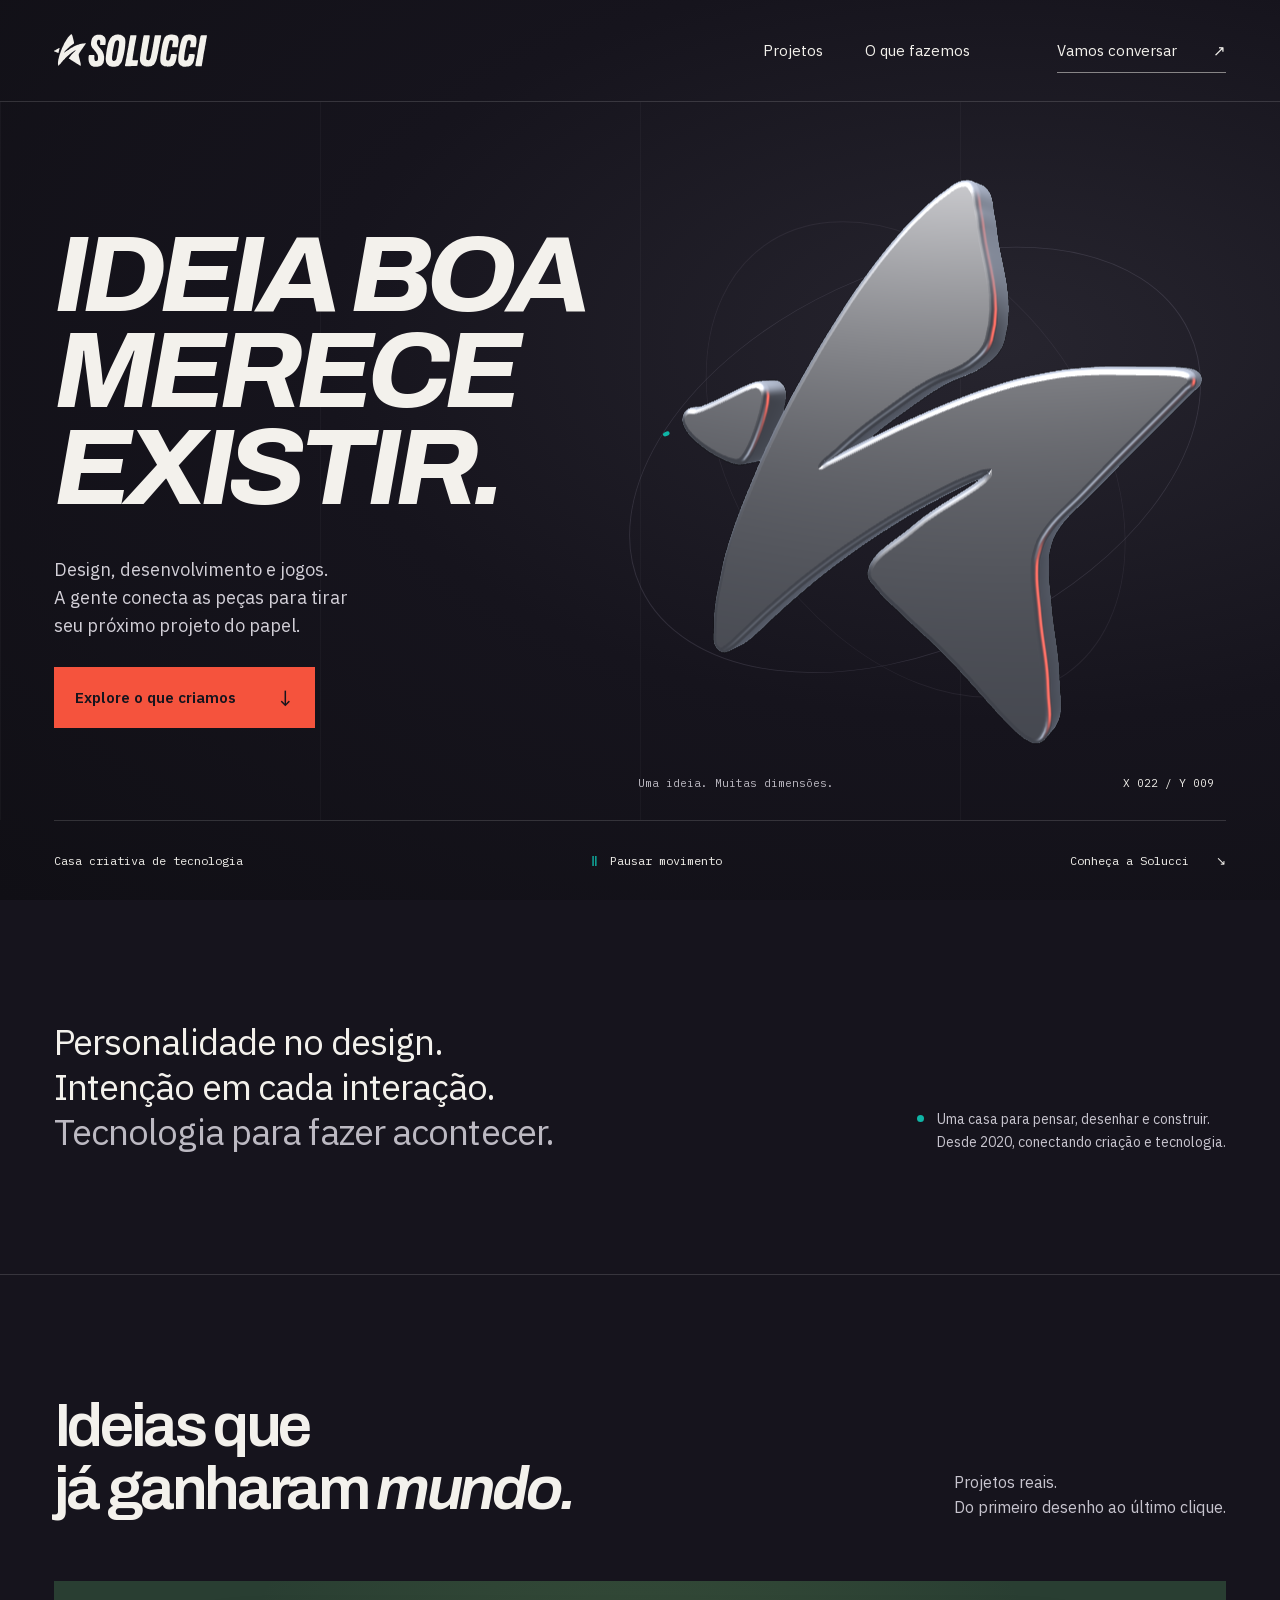
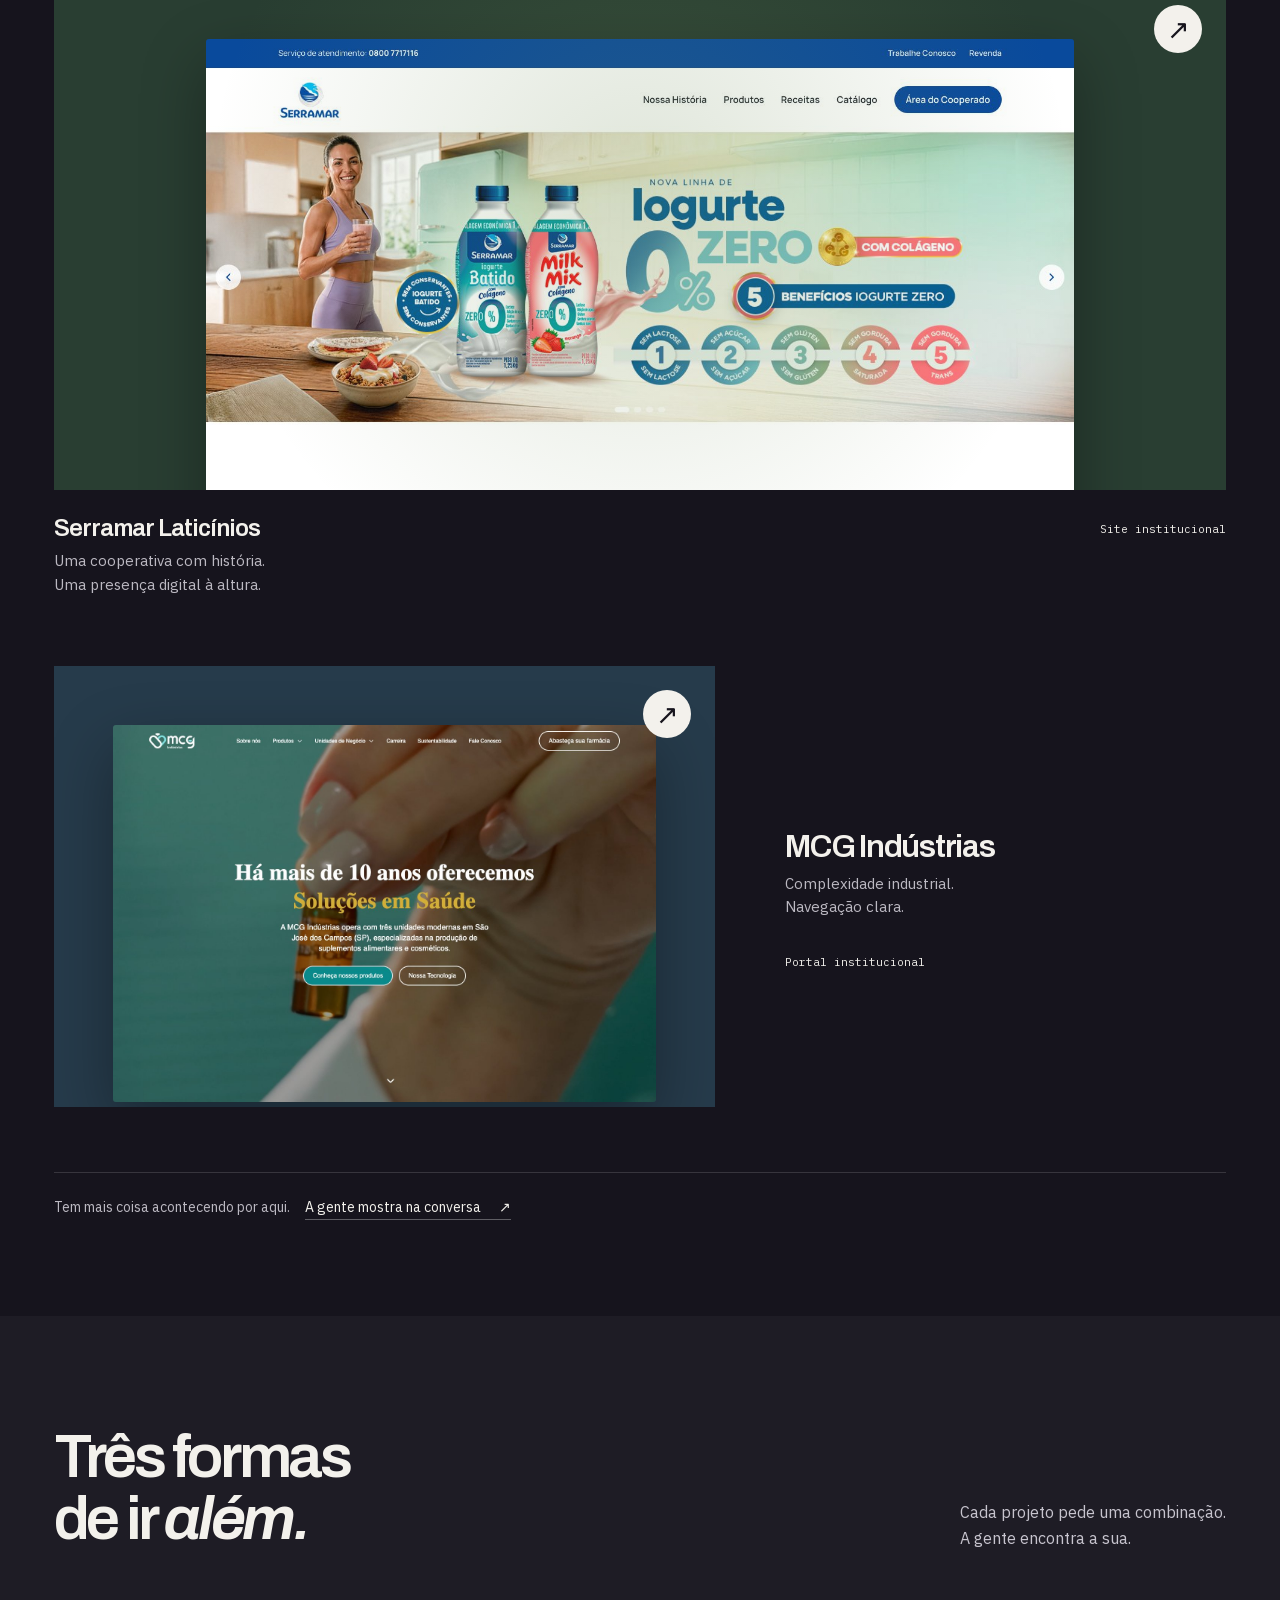
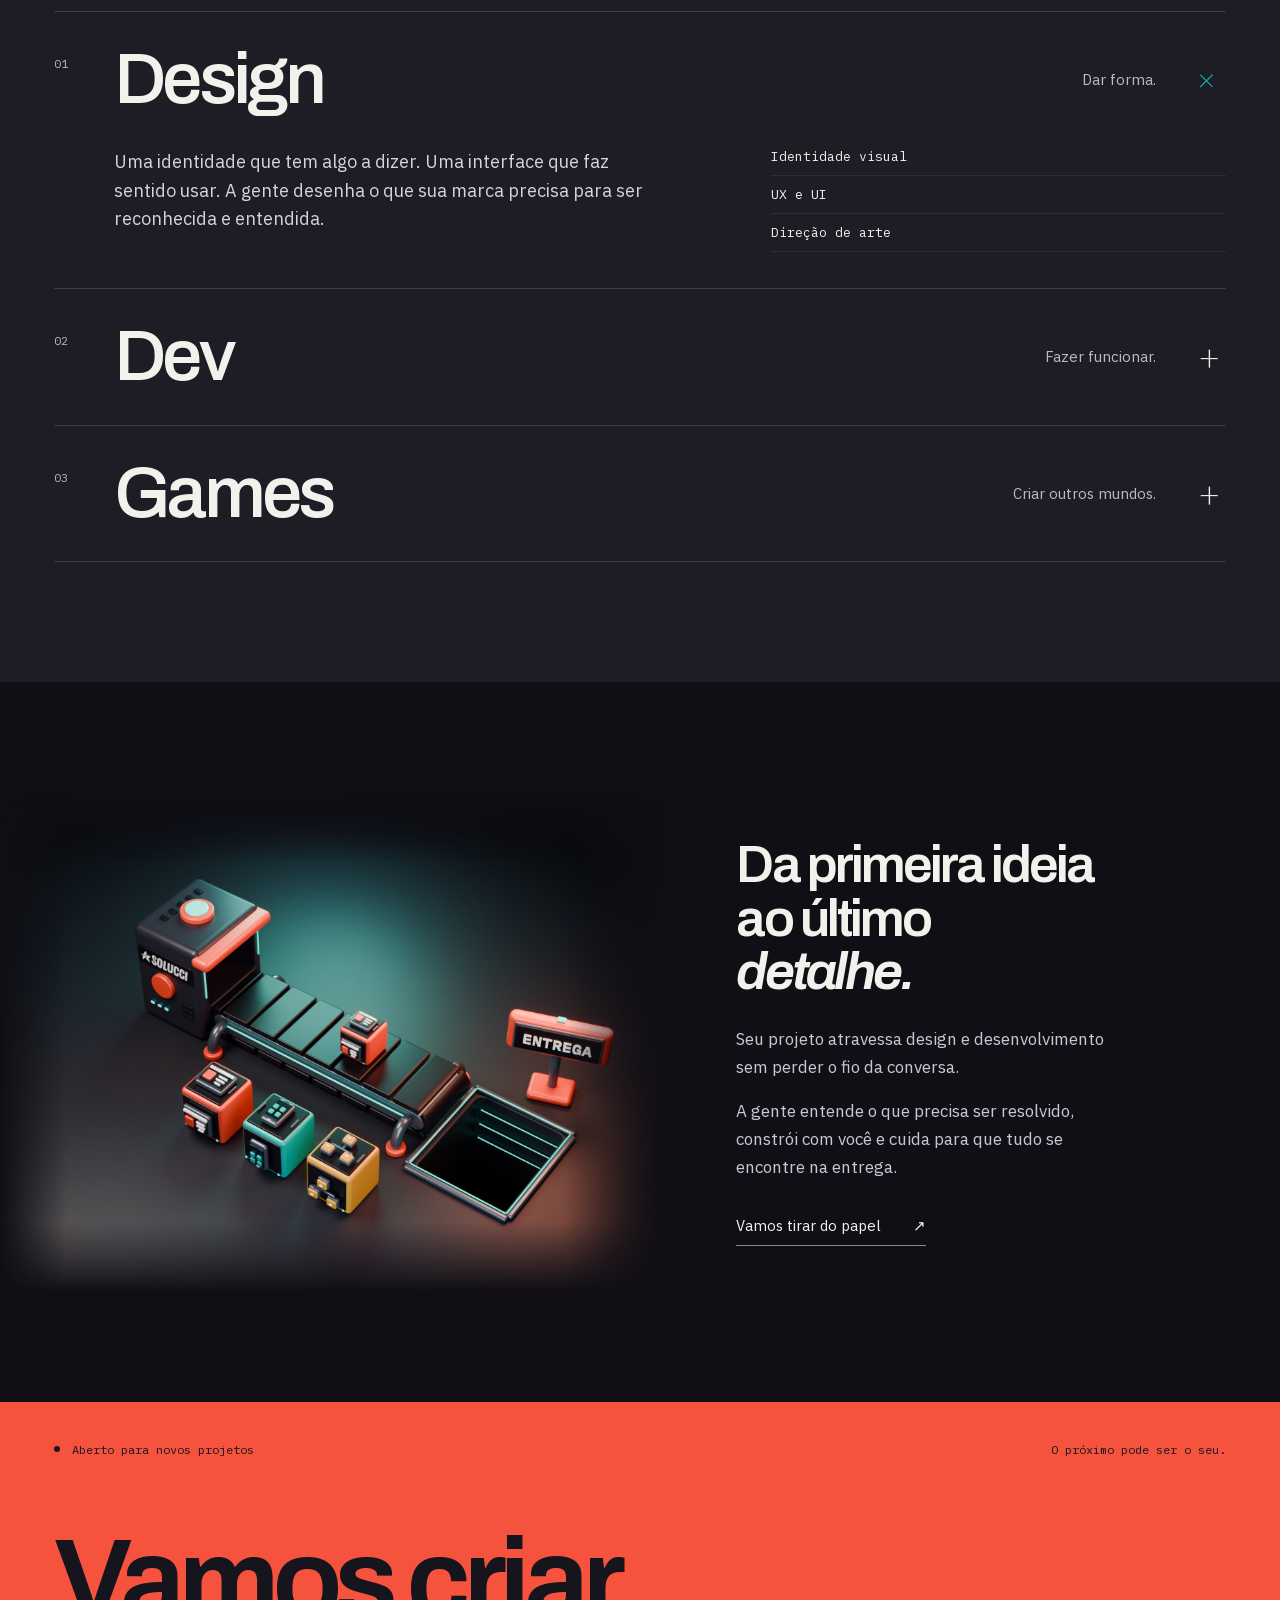
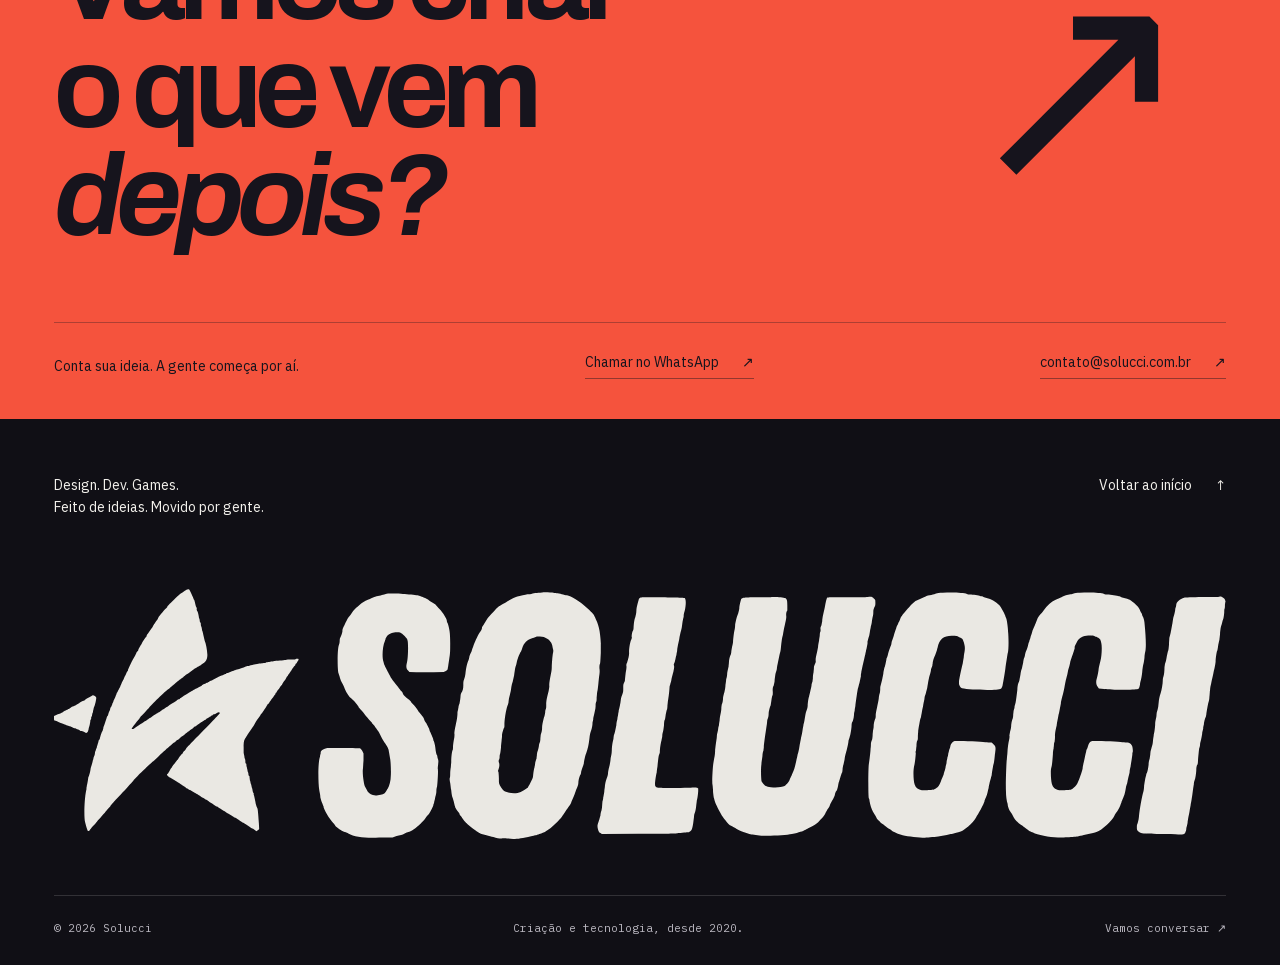
==== commit 76d8006e: "coloca a nova Solucci no ar com movimento e identidade" ====
--- a/index.html
+++ b/index.html
@@ -1,24 +1,35 @@
-<!DOCTYPE html>
+<!doctype html>
 <html lang="pt-BR">
 <head>
 <meta charset="utf-8">
-<meta name="viewport" content="width=device-width, initial-scale=1">
-<title>Solucci . Criação de sites, identidade visual e sistemas web</title>
-<meta name="description" content="Criação de sites, identidade visual, sistemas web e WordPress. Casa criativa de tecnologia com um parceiro só, do problema até o no ar.">
+<meta name="viewport" content="width=device-width,initial-scale=1">
+<title>Solucci: Design, desenvolvimento e jogos</title>
+<meta name="description" content="Design, desenvolvimento e jogos. A Solucci cria identidades, sites e produtos digitais, da primeira ideia até o projeto no ar.">
 <meta name="theme-color" content="#16141D">
-<meta name="google-site-verification" content="xMyYdeTd7bmb3XPDCyEFnlYQhnffKrZZ-9slcYJNjds">
+<meta name="robots" content="index,follow">
 <link rel="icon" href="assets/favicon.svg" type="image/svg+xml">
 <link rel="apple-touch-icon" href="assets/apple-touch-icon.png">
+<link rel="preload" href="assets/fonts/Archivo-var-italic.woff2" as="font" type="font/woff2" crossorigin>
+<link rel="preload" href="assets/fonts/IBMPlexSans-var-normal.woff2" as="font" type="font/woff2" crossorigin>
+<link rel="stylesheet" href="css/site.css?v=1">
+<meta property="og:title" content="Solucci: Ideia boa merece existir.">
+<meta property="og:description" content="Design, desenvolvimento e jogos. Da primeira ideia até o projeto no ar.">
+<meta property="og:type" content="website">
+<meta property="og:locale" content="pt_BR">
+<script>document.documentElement.classList.add("js");</script>
+<script src="js/scene.js?v=1" defer></script>
+<script src="js/site.js?v=1" defer></script>
+
 <link rel="canonical" href="https://solucci.com.br/">
-
-<meta property="og:type" content="website">
-<meta property="og:title" content="Solucci . Criação de sites, identidade visual e sistemas web">
-<meta property="og:description" content="Criação de sites, identidade visual, sistemas web e WordPress. Um parceiro só, do problema até o no ar.">
 <meta property="og:url" content="https://solucci.com.br/">
-<meta property="og:image" content="https://solucci.com.br/assets/og.jpg">
-<meta property="og:locale" content="pt_BR">
+<meta property="og:image" content="https://solucci.com.br/assets/og-futuro.jpg">
+<meta property="og:image:type" content="image/jpeg">
+<meta property="og:image:width" content="1200">
+<meta property="og:image:height" content="630">
+<meta property="og:image:alt" content="Solucci. Ideia boa merece existir. Design, desenvolvimento e jogos.">
 <meta name="twitter:card" content="summary_large_image">
-
+<meta name="twitter:image" content="https://solucci.com.br/assets/og-futuro.jpg">
+<meta name="google-site-verification" content="xMyYdeTd7bmb3XPDCyEFnlYQhnffKrZZ-9slcYJNjds">
 <script async src="https://www.googletagmanager.com/gtag/js?id=G-GYV1TLJXM9"></script>
 <script>
 window.dataLayer = window.dataLayer || [];
@@ -26,261 +37,64 @@
 gtag('js', new Date());
 gtag('config', 'G-GYV1TLJXM9');
 </script>
-
-<link rel="preconnect" href="https://fonts.googleapis.com">
-<link rel="preconnect" href="https://fonts.gstatic.com" crossorigin>
-<link href="https://fonts.googleapis.com/css2?family=Archivo:ital,wdth,wght@0,62..125,400..900;1,62..125,400..900&family=IBM+Plex+Mono:wght@400;600;700&family=IBM+Plex+Sans:wght@400;500;600;700&display=swap" rel="stylesheet">
-<link rel="stylesheet" href="css/style.css?v=6">
-
 <script type="application/ld+json">
 {
   "@context": "https://schema.org",
   "@type": "Organization",
   "name": "Solucci",
   "url": "https://solucci.com.br/",
-  "logo": "https://solucci.com.br/assets/solucci-wordmark.svg",
-  "description": "Casa criativa de tecnologia. Criação de sites, identidade visual, sistemas web, jogos e música.",
+  "logo": "https://solucci.com.br/assets/logo.svg",
+  "description": "Design, desenvolvimento e jogos. Identidades, sites e produtos digitais.",
   "email": "contato@solucci.com.br",
-  "telephone": "+5512997303068",
+  "telephone": "+5512981569832",
   "contactPoint": {
     "@type": "ContactPoint",
     "contactType": "customer support",
-    "telephone": "+5512997303068",
+    "telephone": "+5512981569832",
     "email": "contato@solucci.com.br",
-    "availableLanguage": ["pt-BR", "en"]
+    "availableLanguage": [
+      "pt-BR",
+      "en"
+    ]
   }
 }
 </script>
 </head>
 <body>
-<script>document.documentElement.classList.add('js');</script>
-
-<svg width="0" height="0" style="position:absolute" aria-hidden="true" focusable="false">
-  <symbol id="sMark" viewBox="0 0 711 708"><g transform="translate(0,708) scale(1,-1)" fill="currentColor"><path d="M386 704 c-2 0 -4 -2 -6 -3 -1 -1 -5 -3 -7 -5 -3 -2 -7 -4 -9 -6 -2 -2 -4 -4 -4 -4 -1 0 -32 -31 -32 -32 0 -1 -3 -4 -6 -7 -13 -15 -19 -22 -21 -27 -1 -2 -4 -6 -6 -9 -1 -2 -3 -4 -3 -5 0 0 -1 -1 -2 -2 0 -1 -2 -3 -3 -5 -1 -2 -3 -6 -5 -8 -2 -3 -5 -7 -7 -10 -2 -3 -4 -6 -5 -7 0 -1 -1 -2 -2 -4 0 -2 0 -3 -1 -3 -1 0 -13 -18 -14 -22 -1 -1 -3 -5 -5 -8 -2 -4 -4 -7 -4 -8 0 -1 -1 -3 -3 -5 -2 -2 -3 -4 -3 -5 0 0 -1 -3 -3 -6 -7 -11 -21 -40 -21 -43 0 -1 0 -2 -1 -3 -1 0 -2 -1 -2 -2 -1 -2 -1 -3 -2 -4 0 -1 -1 -3 -2 -5 -1 -3 -3 -5 -3 -6 -1 -1 -2 -3 -2 -5 -1 -1 -3 -6 -5 -9 -1 -4 -4 -9 -5 -12 -1 -3 -4 -8 -5 -10 -2 -3 -3 -6 -3 -6 0 -1 -1 -2 -2 -3 0 -1 -1 -2 -1 -3 0 -1 -1 -3 -2 -5 -2 -6 -4 -10 -7 -16 0 -3 -2 -5 -2 -6 -1 0 -1 -1 -1 -2 0 -2 -4 -10 -5 -11 -1 0 -1 -1 -1 -2 0 -1 -1 -3 -1 -5 -2 -3 -4 -9 -5 -12 0 -2 -1 -4 -2 -5 -1 -1 -2 -2 -2 -3 0 -1 -3 -10 -6 -19 -1 -3 -3 -8 -4 -11 0 -4 -2 -8 -2 -9 -3 -4 -7 -17 -8 -22 0 -2 -1 -4 -2 -5 -1 -1 -2 -2 -2 -3 0 -2 -1 -5 -2 -8 -1 -3 -2 -7 -3 -10 0 -2 -1 -5 -2 -5 0 -1 -1 -3 -1 -4 0 -1 -1 -3 -2 -5 0 -2 -1 -5 -1 -7 0 -1 -1 -4 -2 -6 -1 -3 -2 -5 -2 -6 0 -1 -1 -4 -2 -7 0 -3 -2 -9 -3 -12 -1 -4 -3 -9 -3 -10 0 -2 -1 -5 -1 -7 -1 -6 -3 -12 -4 -15 -1 -1 -1 -3 -2 -5 0 -3 -3 -20 -4 -23 0 -2 -1 -5 -1 -6 0 -2 0 -6 -1 -8 -5 -24 -7 -76 -3 -92 3 -12 7 -24 8 -25 1 -1 6 2 6 3 0 1 7 10 16 19 3 3 5 5 5 6 0 0 1 2 3 4 8 8 15 17 19 21 2 3 7 8 10 12 4 4 7 8 7 9 0 0 3 4 7 8 4 4 12 13 18 19 5 6 16 17 23 25 13 14 18 19 18 20 0 1 2 3 5 6 3 2 6 6 7 7 8 8 45 44 48 45 1 1 7 6 13 12 6 7 14 14 18 17 3 3 7 7 9 8 14 12 17 15 18 15 1 0 2 1 4 3 1 1 4 4 7 5 2 1 4 3 5 4 0 1 4 4 7 6 3 2 8 6 10 8 3 2 6 5 8 6 2 1 4 3 4 3 0 1 2 2 4 3 2 1 5 3 6 4 1 2 4 4 6 4 1 1 3 2 4 3 2 2 12 9 16 11 1 1 3 2 3 2 0 0 2 2 5 3 2 1 4 3 4 3 0 1 2 2 5 3 2 1 5 3 6 4 2 0 3 2 4 3 1 0 2 1 3 1 0 0 1 0 1 1 0 1 1 1 3 2 1 0 5 1 7 3 6 3 10 3 10 0 -1 -2 -4 -5 -56 -59 -34 -35 -42 -43 -42 -45 0 0 -2 -3 -4 -5 -3 -2 -5 -5 -5 -6 0 0 -1 -2 -3 -3 -2 -2 -6 -7 -9 -12 0 -1 -2 -3 -3 -5 -2 -1 -3 -3 -3 -3 0 -1 -10 -13 -11 -14 -1 0 -1 -1 -1 -1 0 -1 -1 -2 -2 -4 -1 -1 -3 -4 -4 -5 -1 -2 -2 -4 -3 -6 -1 -1 -2 -4 -3 -5 -1 -1 -1 -2 -2 -2 0 0 -1 -1 -2 -2 0 -3 2 -6 8 -9 3 -1 6 -3 7 -4 1 -1 3 -2 5 -3 1 -1 5 -3 8 -5 3 -2 6 -4 7 -4 0 0 2 -1 3 -2 3 -2 5 -4 12 -8 2 -1 4 -2 4 -3 0 0 1 -1 2 -2 1 0 4 -1 6 -3 1 -1 3 -2 4 -2 1 0 12 -6 16 -9 2 -2 4 -3 5 -3 0 0 3 -2 7 -4 4 -3 8 -6 10 -7 2 -1 4 -2 5 -3 1 -1 3 -2 3 -2 1 0 3 -1 5 -2 1 -2 3 -3 4 -3 0 0 1 -1 2 -2 1 -1 4 -2 5 -3 2 -1 4 -2 4 -2 0 -1 11 -8 13 -8 0 0 1 -1 2 -1 0 -1 3 -3 7 -5 4 -2 9 -6 13 -8 3 -3 10 -7 16 -10 5 -3 10 -6 11 -7 1 0 2 -1 2 -1 1 0 3 -1 6 -3 2 -2 6 -4 9 -6 2 -1 5 -3 5 -3 0 0 2 -2 5 -3 5 -3 11 -7 18 -12 2 -2 6 -4 8 -5 3 -1 6 -4 8 -5 l4 -3 4 3 c2 2 4 4 4 4 0 0 0 1 -1 17 -2 31 -3 39 -4 42 -2 4 -4 9 -5 14 -1 7 -4 21 -5 24 -1 1 -1 2 -1 3 1 0 0 1 0 3 -1 1 -2 4 -3 7 0 2 -1 7 -2 9 -1 2 -1 6 -2 8 0 2 -1 3 -1 4 -1 0 -1 1 -1 3 0 1 -1 5 -2 7 0 3 -1 7 -1 9 0 1 0 3 -1 3 -1 0 -1 2 -2 3 0 1 0 4 -1 7 -1 2 -2 6 -2 8 -1 2 -1 6 -2 8 -1 2 -1 5 -1 7 0 1 -1 3 -1 3 -1 0 -2 2 -2 5 0 2 0 5 -1 8 -1 2 -2 6 -2 9 -1 3 -1 7 -2 9 0 2 0 9 0 17 0 14 1 21 6 27 1 2 4 6 6 10 4 6 12 18 13 19 1 1 6 9 8 13 2 4 10 15 13 19 1 1 2 2 2 3 0 1 1 3 2 4 2 1 7 9 15 21 1 1 2 4 3 5 1 2 2 4 4 4 1 1 2 3 2 3 0 1 2 4 4 6 1 2 5 8 8 11 2 4 5 7 5 7 1 0 1 1 1 2 0 1 1 3 2 3 1 1 2 2 2 3 0 0 1 2 3 5 2 2 5 6 6 8 2 3 4 5 4 5 1 0 2 2 3 4 1 3 4 8 8 12 3 5 5 9 5 9 0 0 1 2 2 2 1 1 2 3 2 3 0 1 2 3 4 6 2 2 4 6 5 7 4 7 8 13 10 14 1 1 2 3 2 4 0 1 0 2 1 2 1 0 2 1 3 3 1 2 2 4 3 5 0 0 1 2 2 3 0 3 0 3 -3 3 -3 0 -5 0 -6 -1 -1 -1 -5 -1 -13 -1 -6 0 -13 0 -15 -1 -3 0 -10 -1 -17 -2 -7 -1 -15 -1 -19 -2 -4 -1 -9 -1 -12 -2 -4 0 -7 -1 -8 -1 -1 -1 -3 -2 -4 -2 -2 0 -6 0 -9 -1 -4 -1 -10 -1 -14 -2 -9 -1 -18 -3 -21 -4 -1 -1 -4 -2 -7 -2 -2 -1 -7 -2 -11 -4 -7 -2 -12 -4 -16 -5 -2 0 -4 -1 -5 -1 0 -1 -2 -1 -4 -2 -1 0 -6 -2 -9 -3 -4 -2 -10 -4 -12 -5 -3 0 -5 -2 -5 -2 0 -1 -1 -1 -2 -1 -1 0 -3 -1 -5 -2 -2 -1 -5 -2 -5 -2 -1 0 -4 -1 -6 -2 -8 -4 -24 -13 -28 -14 -2 -1 -4 -3 -5 -3 -1 -1 -2 -2 -3 -2 -1 0 -2 0 -3 -1 0 0 -3 -2 -6 -3 -3 -1 -6 -3 -7 -4 -1 -1 -7 -4 -14 -8 -11 -5 -15 -8 -28 -16 -3 -2 -7 -4 -9 -5 -1 -1 -4 -3 -7 -5 -2 -2 -4 -3 -5 -3 0 0 -1 -1 -1 -2 -1 0 -2 -1 -3 -1 0 0 -3 -1 -5 -3 -2 -2 -4 -3 -4 -3 -1 0 -4 -2 -8 -5 -5 -3 -10 -6 -11 -7 -2 -2 -7 -5 -11 -7 -4 -3 -7 -5 -8 -5 0 0 -1 0 -1 -1 -6 -5 -8 -6 -11 -7 -2 -1 -4 -3 -5 -3 -1 -1 -3 -2 -4 -3 -2 -1 -4 -2 -4 -2 -1 -1 -3 -2 -4 -3 -2 -2 -5 -4 -7 -5 -3 -1 -6 -4 -9 -6 -2 -2 -4 -3 -4 -3 -1 0 -3 -1 -5 -3 -15 -10 -18 -12 -18 -12 -1 0 -2 0 -2 -1 -7 -5 -8 -6 -11 -7 -3 0 -4 0 -4 1 0 2 12 18 22 29 2 3 4 5 4 6 0 0 5 5 11 11 5 6 11 12 12 13 4 7 51 53 58 56 2 1 5 4 7 6 2 2 4 4 5 4 1 1 3 3 5 4 6 6 15 13 17 14 1 1 2 2 3 2 0 1 1 2 1 2 1 0 3 1 4 2 1 2 4 3 5 4 1 1 5 4 7 5 2 2 7 5 9 7 2 1 6 4 9 6 2 2 4 3 4 3 1 0 4 2 8 5 3 2 7 4 8 4 0 0 1 1 1 1 1 1 3 3 5 4 10 5 14 13 14 26 -1 16 -4 32 -8 41 0 2 -2 8 -3 13 -1 4 -2 10 -3 13 -1 2 -2 5 -2 8 0 2 -1 5 -2 7 -1 2 -1 5 -1 7 0 1 0 3 -1 4 -1 0 -1 2 -2 3 0 1 0 4 -1 7 -1 2 -2 5 -2 8 -1 7 -3 14 -5 16 -1 2 -1 4 -1 5 1 0 0 2 0 4 -1 1 -3 6 -4 11 -1 4 -2 9 -3 11 -1 1 -2 3 -2 4 0 1 -6 14 -12 26 -1 2 -2 2 -6 1z"/> <path d="M111 397 c-1 -1 -4 -3 -13 -7 -4 -2 -7 -5 -8 -5 0 -1 -3 -3 -7 -4 -4 -2 -8 -5 -9 -5 -1 -1 -2 -2 -2 -2 -1 0 -5 -2 -9 -5 -5 -2 -9 -4 -9 -4 -1 0 -3 -1 -5 -3 -2 -2 -4 -3 -5 -3 -1 0 -2 -1 -3 -1 -1 -1 -2 -2 -2 -2 -2 0 -13 -6 -15 -8 0 0 -1 -1 -2 -1 -1 0 -2 -1 -3 -1 -1 -1 -2 -2 -2 -2 -1 0 -5 -1 -9 -3 l-8 -3 0 -7 c0 -4 0 -6 1 -6 1 0 5 -1 9 -3 3 -2 9 -4 12 -5 2 -1 6 -2 7 -3 5 -2 15 -6 17 -6 1 0 3 -1 5 -2 2 -1 6 -3 8 -4 3 0 6 -1 6 -2 1 0 3 -1 5 -1 2 -1 4 -2 5 -3 1 -1 2 -2 3 -2 2 0 11 -2 12 -4 3 -3 8 0 9 5 0 1 0 3 1 4 0 2 1 5 2 8 1 3 2 8 2 10 1 2 1 5 1 7 0 1 1 3 2 4 1 1 1 3 0 3 0 1 1 2 1 4 1 1 2 3 2 4 0 2 1 4 1 6 1 1 2 4 2 7 2 8 2 10 3 12 2 3 5 15 6 23 1 4 0 6 -5 9 -3 2 -4 2 -6 1z"/></g></symbol>
-  <symbol id="sWord" viewBox="0 0 3393 729"><g transform="translate(0,729) scale(1,-1)" fill="currentColor"><path d="M386 725 c-2 0 -4 -2 -6 -3 -1 -1 -5 -3 -7 -5 -3 -2 -7 -4 -9 -6 -2 -2 -4 -4 -4 -4 -1 0 -32 -31 -32 -32 0 -1 -3 -4 -6 -7 -13 -15 -19 -22 -21 -27 -1 -2 -4 -6 -6 -9 -1 -2 -3 -4 -3 -5 0 0 -1 -1 -2 -2 0 -1 -2 -3 -3 -5 -1 -2 -3 -6 -5 -8 -2 -3 -5 -7 -7 -10 -2 -3 -4 -6 -5 -7 0 -1 -1 -2 -2 -4 0 -2 0 -3 -1 -3 -1 0 -13 -18 -14 -22 -1 -1 -3 -5 -5 -8 -2 -4 -4 -7 -4 -8 0 -1 -1 -3 -3 -5 -2 -2 -3 -4 -3 -5 0 0 -1 -3 -3 -6 -7 -11 -21 -40 -21 -43 0 -1 0 -2 -1 -3 -1 0 -2 -1 -2 -2 -1 -2 -1 -3 -2 -4 0 -1 -1 -3 -2 -5 -1 -3 -3 -5 -3 -6 -1 -1 -2 -3 -2 -5 -1 -1 -3 -6 -5 -9 -1 -4 -4 -9 -5 -12 -1 -3 -4 -8 -5 -10 -2 -3 -3 -6 -3 -6 0 -1 -1 -2 -2 -3 0 -1 -1 -2 -1 -3 0 -1 -1 -3 -2 -5 -2 -6 -4 -10 -7 -16 0 -3 -2 -5 -2 -6 -1 0 -1 -1 -1 -2 0 -2 -4 -10 -5 -11 -1 0 -1 -1 -1 -2 0 -1 -1 -3 -1 -5 -2 -3 -4 -9 -5 -12 0 -2 -1 -4 -2 -5 -1 -1 -2 -2 -2 -3 0 -1 -3 -10 -6 -19 -1 -3 -3 -8 -4 -11 0 -4 -2 -8 -2 -9 -3 -4 -7 -17 -8 -22 0 -2 -1 -4 -2 -5 -1 -1 -2 -2 -2 -3 0 -2 -1 -5 -2 -8 -1 -3 -2 -7 -3 -10 0 -2 -1 -5 -2 -5 0 -1 -1 -3 -1 -4 0 -1 -1 -3 -2 -5 0 -2 -1 -5 -1 -7 0 -1 -1 -4 -2 -6 -1 -3 -2 -5 -2 -6 0 -1 -1 -4 -2 -7 0 -3 -2 -9 -3 -12 -1 -4 -3 -9 -3 -10 0 -2 -1 -5 -1 -7 -1 -6 -3 -12 -4 -15 -1 -1 -1 -3 -2 -5 0 -3 -3 -20 -4 -23 0 -2 -1 -5 -1 -6 0 -2 0 -6 -1 -8 -5 -24 -7 -76 -3 -92 3 -12 7 -24 8 -25 1 -1 6 2 6 3 0 1 7 10 16 19 3 3 5 5 5 6 0 0 1 2 3 4 8 8 15 17 19 21 2 3 7 8 10 12 4 4 7 8 7 9 0 0 3 4 7 8 4 4 12 13 18 19 5 6 16 17 23 25 13 14 18 19 18 20 0 1 2 3 5 6 3 2 6 6 7 7 8 8 45 44 48 45 1 1 7 6 13 12 6 7 14 14 18 17 3 3 7 7 9 8 14 12 17 15 18 15 1 0 2 1 4 3 1 1 4 4 7 5 2 1 4 3 5 4 0 1 4 4 7 6 3 2 8 6 10 8 3 2 6 5 8 6 2 1 4 3 4 3 0 1 2 2 4 3 2 1 5 3 6 4 1 2 4 4 6 4 1 1 3 2 4 3 2 2 12 9 16 11 1 1 3 2 3 2 0 0 2 2 5 3 2 1 4 3 4 3 0 1 2 2 5 3 2 1 5 3 6 4 2 0 3 2 4 3 1 0 2 1 3 1 0 0 1 0 1 1 0 1 1 1 3 2 1 0 5 1 7 3 6 3 10 3 10 0 -1 -2 -4 -5 -56 -59 -34 -35 -42 -43 -42 -45 0 0 -2 -3 -4 -5 -3 -2 -5 -5 -5 -6 0 0 -1 -2 -3 -3 -2 -2 -6 -7 -9 -12 0 -1 -2 -3 -3 -5 -2 -1 -3 -3 -3 -3 0 -1 -10 -13 -11 -14 -1 0 -1 -1 -1 -1 0 -1 -1 -2 -2 -4 -1 -1 -3 -4 -4 -5 -1 -2 -2 -4 -3 -6 -1 -1 -2 -4 -3 -5 -1 -1 -1 -2 -2 -2 0 0 -1 -1 -2 -2 0 -3 2 -6 8 -9 3 -1 6 -3 7 -4 1 -1 3 -2 5 -3 1 -1 5 -3 8 -5 3 -2 6 -4 7 -4 0 0 2 -1 3 -2 3 -2 5 -4 12 -8 2 -1 4 -2 4 -3 0 0 1 -1 2 -2 1 0 4 -1 6 -3 1 -1 3 -2 4 -2 1 0 12 -6 16 -9 2 -2 4 -3 5 -3 0 0 3 -2 7 -4 4 -3 8 -6 10 -7 2 -1 4 -2 5 -3 1 -1 3 -2 3 -2 1 0 3 -1 5 -2 1 -2 3 -3 4 -3 0 0 1 -1 2 -2 1 -1 4 -2 5 -3 2 -1 4 -2 4 -2 0 -1 11 -8 13 -8 0 0 1 -1 2 -1 0 -1 3 -3 7 -5 4 -2 9 -6 13 -8 3 -3 10 -7 16 -10 5 -3 10 -6 11 -7 1 0 2 -1 2 -1 1 0 3 -1 6 -3 2 -2 6 -4 9 -6 2 -1 5 -3 5 -3 0 0 2 -2 5 -3 5 -3 11 -7 18 -12 2 -2 6 -4 8 -5 3 -1 6 -4 8 -5 l4 -3 4 3 c2 2 4 4 4 4 0 0 0 1 -1 17 -2 31 -3 39 -4 42 -2 4 -4 9 -5 14 -1 7 -4 21 -5 24 -1 1 -1 2 -1 3 1 0 0 1 0 3 -1 1 -2 4 -3 7 0 2 -1 7 -2 9 -1 2 -1 6 -2 8 0 2 -1 3 -1 4 -1 0 -1 1 -1 3 0 1 -1 5 -2 7 0 3 -1 7 -1 9 0 1 0 3 -1 3 -1 0 -1 2 -2 3 0 1 0 4 -1 7 -1 2 -2 6 -2 8 -1 2 -1 6 -2 8 -1 2 -1 5 -1 7 0 1 -1 3 -1 3 -1 0 -2 2 -2 5 0 2 0 5 -1 8 -1 2 -2 6 -2 9 -1 3 -1 7 -2 9 0 2 0 9 0 17 0 14 1 21 6 27 1 2 4 6 6 10 4 6 12 18 13 19 1 1 6 9 8 13 2 4 10 15 13 19 1 1 2 2 2 3 0 1 1 3 2 4 2 1 7 9 15 21 1 1 2 4 3 5 1 2 2 4 4 4 1 1 2 3 2 3 0 1 2 4 4 6 1 2 5 8 8 11 2 4 5 7 5 7 1 0 1 1 1 2 0 1 1 3 2 3 1 1 2 2 2 3 0 0 1 2 3 5 2 2 5 6 6 8 2 3 4 5 4 5 1 0 2 2 3 4 1 3 4 8 8 12 3 5 5 9 5 9 0 0 1 2 2 2 1 1 2 3 2 3 0 1 2 3 4 6 2 2 4 6 5 7 4 7 8 13 10 14 1 1 2 3 2 4 0 1 0 2 1 2 1 0 2 1 3 3 1 2 2 4 3 5 0 0 1 2 2 3 0 3 0 3 -3 3 -3 0 -5 0 -6 -1 -1 -1 -5 -1 -13 -1 -6 0 -13 0 -15 -1 -3 0 -10 -1 -17 -2 -7 -1 -15 -1 -19 -2 -4 -1 -9 -1 -12 -2 -4 0 -7 -1 -8 -1 -1 -1 -3 -2 -4 -2 -2 0 -6 0 -9 -1 -4 -1 -10 -1 -14 -2 -9 -1 -18 -3 -21 -4 -1 -1 -4 -2 -7 -2 -2 -1 -7 -2 -11 -4 -7 -2 -12 -4 -16 -5 -2 0 -4 -1 -5 -1 0 -1 -2 -1 -4 -2 -1 0 -6 -2 -9 -3 -4 -2 -10 -4 -12 -5 -3 0 -5 -2 -5 -2 0 -1 -1 -1 -2 -1 -1 0 -3 -1 -5 -2 -2 -1 -5 -2 -5 -2 -1 0 -4 -1 -6 -2 -8 -4 -24 -13 -28 -14 -2 -1 -4 -3 -5 -3 -1 -1 -2 -2 -3 -2 -1 0 -2 0 -3 -1 0 0 -3 -2 -6 -3 -3 -1 -6 -3 -7 -4 -1 -1 -7 -4 -14 -8 -11 -5 -15 -8 -28 -16 -3 -2 -7 -4 -9 -5 -1 -1 -4 -3 -7 -5 -2 -2 -4 -3 -5 -3 0 0 -1 -1 -1 -2 -1 0 -2 -1 -3 -1 0 0 -3 -1 -5 -3 -2 -2 -4 -3 -4 -3 -1 0 -4 -2 -8 -5 -5 -3 -10 -6 -11 -7 -2 -2 -7 -5 -11 -7 -4 -3 -7 -5 -8 -5 0 0 -1 0 -1 -1 -6 -5 -8 -6 -11 -7 -2 -1 -4 -3 -5 -3 -1 -1 -3 -2 -4 -3 -2 -1 -4 -2 -4 -2 -1 -1 -3 -2 -4 -3 -2 -2 -5 -4 -7 -5 -3 -1 -6 -4 -9 -6 -2 -2 -4 -3 -4 -3 -1 0 -3 -1 -5 -3 -15 -10 -18 -12 -18 -12 -1 0 -2 0 -2 -1 -7 -5 -8 -6 -11 -7 -3 0 -4 0 -4 1 0 2 12 18 22 29 2 3 4 5 4 6 0 0 5 5 11 11 5 6 11 12 12 13 4 7 51 53 58 56 2 1 5 4 7 6 2 2 4 4 5 4 1 1 3 3 5 4 6 6 15 13 17 14 1 1 2 2 3 2 0 1 1 2 1 2 1 0 3 1 4 2 1 2 4 3 5 4 1 1 5 4 7 5 2 2 7 5 9 7 2 1 6 4 9 6 2 2 4 3 4 3 1 0 4 2 8 5 3 2 7 4 8 4 0 0 1 1 1 1 1 1 3 3 5 4 10 5 14 13 14 26 -1 16 -4 32 -8 41 0 2 -2 8 -3 13 -1 4 -2 10 -3 13 -1 2 -2 5 -2 8 0 2 -1 5 -2 7 -1 2 -1 5 -1 7 0 1 0 3 -1 4 -1 0 -1 2 -2 3 0 1 0 4 -1 7 -1 2 -2 5 -2 8 -1 7 -3 14 -5 16 -1 2 -1 4 -1 5 1 0 0 2 0 4 -1 1 -3 6 -4 11 -1 4 -2 9 -3 11 -1 1 -2 3 -2 4 0 1 -6 14 -12 26 -1 2 -2 2 -6 1z"/> <path d="M1413 716 c-14 -1 -28 -2 -31 -4 -3 0 -6 -1 -8 -1 -3 0 -13 -2 -26 -5 -9 -2 -17 -5 -22 -8 -3 -2 -8 -4 -10 -6 -2 -1 -6 -3 -8 -5 -2 -1 -6 -3 -8 -4 -3 -1 -6 -3 -6 -3 -1 -1 -3 -3 -6 -4 -2 -2 -7 -6 -11 -11 -9 -10 -13 -14 -16 -17 -3 -2 -8 -10 -16 -23 -2 -4 -5 -7 -5 -8 -1 0 -1 -2 -1 -3 0 -3 -1 -6 -4 -10 -7 -9 -15 -27 -20 -40 -2 -6 -5 -14 -6 -18 -5 -11 -6 -12 -7 -19 -1 -4 -2 -8 -3 -9 -2 -4 -6 -18 -8 -38 -1 -5 -2 -12 -4 -16 -2 -5 -2 -8 -2 -16 0 -10 -2 -17 -6 -23 -1 -2 -2 -5 -2 -8 0 -6 -2 -17 -3 -22 -1 -2 -3 -7 -3 -11 -1 -4 -1 -8 -2 -10 -1 -2 -1 -6 -1 -9 0 -6 -2 -21 -5 -32 -3 -13 -4 -21 -4 -25 1 -3 0 -7 0 -11 -2 -10 -4 -23 -4 -30 0 -3 0 -6 -1 -7 -2 -4 -4 -19 -4 -35 -1 -9 -1 -18 -2 -19 0 -2 -1 -8 -1 -13 0 -5 0 -11 -1 -13 -1 -2 -1 -6 1 -15 1 -7 2 -17 3 -21 1 -12 3 -21 4 -22 1 -2 5 -16 6 -22 1 -3 2 -6 2 -7 1 -1 2 -3 3 -5 1 -2 4 -5 6 -8 2 -2 3 -5 3 -5 0 -1 2 -4 5 -7 2 -3 4 -6 4 -6 0 0 2 -3 5 -7 3 -3 6 -6 6 -6 0 -2 26 -22 33 -26 2 -1 4 -3 5 -3 2 -2 7 -4 20 -6 6 -2 15 -4 20 -5 12 -4 22 -5 29 -4 3 0 10 0 14 -1 17 -2 33 -1 66 7 4 1 11 3 15 3 3 1 9 3 12 4 2 1 7 3 9 4 3 1 7 3 9 5 3 2 8 5 12 8 9 7 32 29 34 35 1 2 5 7 8 12 11 15 16 23 17 25 0 1 3 8 6 15 3 6 6 15 7 18 1 3 2 7 3 8 2 4 5 12 5 17 0 5 2 15 5 22 2 2 3 7 3 10 1 3 2 8 4 13 2 4 3 8 4 12 0 4 4 24 7 30 5 13 7 25 9 41 1 12 3 19 5 24 2 5 4 15 4 21 0 2 1 6 2 10 0 3 1 9 2 12 1 4 2 10 3 14 1 5 2 9 2 14 0 5 0 7 1 10 2 3 2 6 2 14 1 6 1 14 2 18 1 3 2 14 3 23 1 9 2 21 3 26 1 6 1 12 0 18 0 6 0 9 2 14 1 5 1 12 2 30 0 13 0 24 0 25 1 1 -2 32 -4 41 -2 12 -5 20 -9 29 -2 5 -5 11 -6 13 -2 5 -8 11 -25 26 -16 15 -43 31 -54 33 -3 0 -10 2 -15 3 -5 2 -12 3 -15 3 -3 0 -7 0 -9 1 -5 1 -26 2 -33 1z m8 -130 c9 -4 11 -5 15 -11 5 -6 6 -8 8 -20 2 -6 2 -9 0 -17 -2 -16 -3 -32 -3 -40 0 -6 -1 -12 -3 -21 -3 -14 -5 -27 -4 -32 0 -2 -1 -8 -2 -14 -6 -23 -7 -30 -7 -40 0 -7 0 -10 -1 -12 -1 -1 -2 -6 -2 -10 -1 -5 -2 -12 -4 -16 -3 -12 -5 -21 -5 -28 0 -6 0 -9 -4 -21 0 -3 -1 -9 -1 -13 0 -4 -1 -7 -2 -10 -1 -2 -2 -5 -2 -7 0 -4 -3 -16 -5 -20 0 -1 -1 -5 -1 -8 0 -2 -1 -7 -1 -10 -1 -2 -3 -9 -4 -13 0 -5 -2 -11 -2 -13 -1 -2 -2 -9 -3 -15 -1 -7 -1 -13 -2 -15 -3 -8 -12 -25 -14 -28 -3 -3 -16 -11 -21 -13 -2 -1 -6 -2 -9 -3 -9 -2 -24 -1 -36 4 -5 2 -10 9 -15 18 -3 7 -3 7 -3 20 0 8 -1 14 -1 17 -2 5 -2 6 0 10 3 9 3 15 1 19 -1 4 -1 4 0 8 1 1 2 5 2 7 0 3 0 6 1 9 1 2 2 10 3 19 0 9 2 19 2 24 1 4 1 9 1 12 0 4 4 19 6 22 1 0 1 3 1 7 0 16 4 42 9 57 1 2 3 8 3 12 1 5 1 10 2 11 0 2 3 12 5 23 1 11 4 21 5 23 0 1 2 9 4 18 3 18 3 23 5 27 0 1 2 7 3 13 3 10 9 26 12 29 0 1 2 4 3 8 5 17 15 26 31 31 5 2 9 3 10 4 3 1 22 0 25 -2z"/> <path d="M2573 715 c-10 0 -16 -1 -19 -2 -2 -1 -8 -3 -14 -4 -7 -1 -13 -2 -18 -5 -4 -2 -12 -5 -18 -8 -10 -4 -11 -5 -23 -16 -6 -7 -14 -16 -17 -20 -4 -5 -8 -9 -9 -11 -2 -2 -4 -5 -5 -9 -1 -3 -3 -8 -5 -11 -1 -4 -4 -9 -5 -11 -1 -3 -2 -6 -2 -7 -1 -1 -2 -5 -7 -21 -2 -7 -5 -15 -6 -17 0 -3 -1 -6 -1 -6 0 -1 0 -3 -1 -4 -1 -2 -7 -18 -9 -28 -1 -4 -3 -9 -4 -11 0 -2 -1 -7 -2 -11 -1 -4 -2 -11 -4 -15 -1 -5 -3 -13 -3 -16 -1 -6 -4 -22 -8 -36 -1 -2 -1 -7 -1 -10 0 -4 -1 -9 -1 -11 -1 -1 -2 -7 -3 -12 0 -5 -2 -15 -4 -23 -4 -21 -5 -23 -5 -31 0 -4 -1 -8 -2 -10 -2 -6 -4 -13 -4 -21 0 -3 -1 -9 -2 -12 0 -3 -1 -9 -1 -13 0 -4 -1 -9 -1 -11 -3 -7 -4 -11 -4 -15 0 -3 0 -8 -1 -13 0 -4 -1 -14 -2 -22 -1 -8 -2 -18 -3 -23 -2 -13 -2 -93 0 -98 1 -1 2 -5 2 -8 2 -12 6 -24 10 -31 3 -4 6 -10 8 -13 2 -4 4 -8 5 -9 1 -2 4 -4 6 -6 1 -2 6 -6 9 -8 4 -3 9 -7 12 -9 2 -2 6 -5 8 -5 2 -1 5 -3 7 -5 3 -3 20 -10 31 -13 18 -4 62 -9 71 -7 3 1 12 2 21 2 13 1 33 4 47 8 2 0 9 2 16 4 9 2 14 4 18 6 13 9 16 11 23 18 9 8 16 18 19 25 2 3 5 8 7 12 4 5 15 28 15 31 0 1 1 3 5 13 1 2 3 8 4 13 1 5 3 11 3 13 0 2 2 9 3 15 2 6 4 13 4 15 1 2 2 6 2 9 2 12 4 25 5 28 1 2 2 7 4 28 3 22 3 24 -5 31 -3 3 -4 4 -7 4 -3 0 -10 1 -16 1 -15 2 -85 4 -90 3 -4 -1 -10 -8 -11 -14 0 -2 -1 -6 -3 -10 -1 -4 -2 -9 -3 -12 0 -3 -1 -6 -1 -7 -1 -2 -2 -5 -2 -8 -1 -3 -2 -9 -2 -12 -1 -4 -3 -11 -3 -14 -1 -4 -2 -9 -3 -10 0 -1 -2 -5 -2 -8 -1 -4 -3 -7 -3 -8 -1 -2 -3 -7 -5 -12 -5 -13 -7 -16 -15 -22 -7 -4 -8 -4 -14 -4 -4 0 -10 0 -15 -1 -15 -2 -28 4 -32 16 -4 11 -5 37 -2 53 3 10 5 37 5 39 -1 1 -1 4 0 5 1 2 1 9 2 15 0 7 1 13 2 15 2 2 2 6 2 12 0 5 1 13 1 18 5 28 6 35 8 38 0 2 1 7 2 12 1 4 2 13 4 20 1 7 3 16 4 21 0 5 2 11 3 13 1 3 3 12 5 19 3 18 4 25 7 36 2 5 4 13 4 17 1 4 3 9 4 12 0 2 1 6 1 7 0 2 1 6 2 10 1 3 4 10 6 15 2 5 3 10 4 11 0 1 1 5 2 8 5 25 17 35 41 35 8 0 12 0 15 -1 2 -1 6 -3 8 -4 8 -3 9 -4 12 -14 3 -11 4 -16 2 -28 -1 -5 -2 -11 -2 -14 0 -2 -2 -11 -3 -19 -6 -24 -10 -45 -11 -53 0 -8 0 -8 3 -14 2 -3 4 -5 6 -5 16 -4 74 -6 98 -4 16 1 16 2 19 11 3 15 8 44 9 56 5 30 5 35 7 42 2 9 2 44 0 60 0 5 -1 14 -2 21 -1 9 -3 18 -5 20 0 1 -1 3 -1 4 -3 8 -13 26 -17 30 -13 12 -23 18 -37 21 -3 1 -7 2 -9 3 -1 1 -4 2 -5 2 -2 0 -4 0 -5 1 -2 1 -22 4 -29 4 -3 0 -7 1 -9 2 -9 3 -41 5 -70 3z"/> <path d="M2970 715 c-9 0 -16 -1 -18 -2 -2 -1 -6 -2 -9 -2 -10 -2 -18 -4 -24 -7 -3 -2 -6 -3 -6 -3 -1 0 -6 -3 -13 -6 -13 -6 -25 -16 -35 -31 -3 -4 -8 -10 -11 -13 -3 -4 -6 -8 -6 -9 -1 -3 -6 -16 -8 -20 -3 -7 -4 -9 -7 -16 -1 -4 -3 -12 -5 -16 -1 -5 -3 -11 -4 -13 0 -2 -2 -6 -3 -9 -2 -10 -5 -18 -6 -20 -1 -2 -3 -8 -4 -13 0 -2 -1 -7 -3 -10 -1 -4 -2 -9 -2 -11 -2 -9 -4 -20 -5 -21 -1 -2 -2 -8 -3 -14 -1 -7 -3 -15 -3 -17 -1 -3 -3 -8 -4 -11 -1 -4 -2 -11 -2 -16 -2 -17 -4 -32 -5 -37 -1 -3 -2 -8 -3 -11 0 -4 -1 -8 -2 -10 -1 -2 -1 -8 -2 -13 0 -7 -1 -12 -2 -14 -2 -5 -4 -15 -4 -22 0 -2 -1 -9 -3 -14 -1 -6 -2 -10 -2 -13 1 -2 0 -7 -1 -12 -2 -9 -4 -21 -5 -40 -1 -6 -1 -15 -2 -20 -1 -14 -3 -71 -2 -87 0 -15 2 -29 5 -38 0 -3 1 -8 2 -10 1 -3 3 -8 5 -11 2 -3 6 -9 8 -13 6 -12 13 -20 28 -29 2 -2 8 -7 13 -10 9 -7 11 -7 23 -12 21 -8 69 -14 89 -11 5 0 14 1 20 1 5 0 12 1 15 1 2 1 7 2 9 2 7 2 36 8 45 11 16 5 46 33 52 47 1 3 3 7 5 9 5 6 8 12 12 21 2 5 4 10 4 12 1 1 2 5 4 9 1 3 3 7 3 8 1 1 2 5 5 21 1 6 3 12 4 14 0 2 1 4 1 5 0 1 1 5 2 10 1 4 3 12 4 17 0 6 2 13 3 17 1 7 4 25 5 35 0 3 0 6 1 6 1 3 0 15 -2 19 -5 7 -8 9 -13 9 -2 0 -9 1 -15 1 -11 2 -83 4 -89 3 -5 -1 -9 -7 -11 -16 -1 -4 -3 -8 -4 -9 0 -2 -2 -10 -4 -19 -2 -10 -4 -20 -5 -22 0 -2 -2 -8 -2 -13 -2 -10 -10 -32 -15 -43 -3 -6 -5 -8 -10 -12 -8 -7 -9 -7 -16 -7 -4 0 -10 0 -15 -1 -17 -2 -29 4 -33 18 -3 10 -4 38 -2 46 2 5 3 14 5 41 0 6 1 13 2 16 0 2 1 7 1 11 0 3 1 7 2 9 0 3 1 7 1 14 0 10 1 17 5 33 0 2 1 8 2 13 1 4 2 11 3 16 2 7 3 13 7 34 1 9 3 15 7 31 1 4 2 10 3 14 2 11 4 22 6 29 2 7 3 10 5 22 1 4 3 10 4 14 1 4 2 7 2 9 0 2 4 14 6 19 2 5 6 18 7 22 0 5 0 6 5 15 6 13 14 19 29 21 7 1 19 1 23 -1 1 -1 3 -2 4 -2 3 0 12 -6 13 -8 4 -10 5 -18 4 -37 -1 -15 -2 -21 -6 -35 -1 -4 -3 -12 -3 -17 -2 -12 -3 -17 -5 -24 -3 -9 -2 -17 2 -23 l4 -6 15 -1 c22 -3 89 -3 98 0 3 0 4 3 6 12 0 4 2 11 3 15 2 9 3 15 4 28 1 6 2 14 3 17 1 2 2 11 3 18 0 7 2 17 3 21 2 13 1 42 -3 81 -1 8 -2 11 -4 16 -2 3 -3 6 -3 7 0 1 -1 4 -3 6 -1 2 -3 7 -5 11 -2 4 -5 8 -9 11 -7 7 -18 15 -19 15 -1 0 -3 1 -5 2 -3 1 -7 2 -11 3 -4 1 -8 2 -9 3 -1 1 -4 2 -6 2 -2 1 -9 2 -15 3 -6 1 -14 2 -18 2 -3 0 -8 1 -10 2 -8 3 -40 5 -70 3z"/> <path d="M961 712 c-1 0 -13 -4 -23 -6 -5 -1 -12 -3 -16 -5 -4 -2 -11 -5 -15 -7 -6 -2 -15 -8 -25 -16 -2 -2 -6 -5 -8 -7 -3 -3 -8 -8 -11 -13 -3 -5 -7 -10 -9 -12 -4 -5 -5 -7 -12 -22 -6 -12 -7 -14 -7 -20 -1 -6 -4 -15 -6 -18 -1 -1 -2 -6 -2 -10 0 -4 -1 -9 -2 -11 -5 -9 -5 -78 -1 -83 0 -1 2 -5 3 -10 1 -4 3 -10 4 -12 3 -5 9 -17 11 -23 5 -12 12 -22 19 -28 7 -6 21 -22 21 -25 0 0 3 -4 7 -8 4 -4 10 -12 14 -17 6 -7 13 -15 17 -19 0 -1 3 -5 7 -9 3 -5 7 -10 8 -11 1 -1 4 -5 6 -9 8 -17 15 -28 18 -32 8 -12 10 -17 11 -26 1 -5 2 -13 3 -17 2 -10 3 -39 2 -51 0 -14 -4 -28 -9 -37 -2 -2 -3 -5 -4 -6 -3 -6 -7 -9 -16 -11 -10 -2 -15 -3 -23 -1 -8 2 -15 8 -18 16 -1 2 -3 5 -4 7 -4 8 -8 37 -7 50 1 4 1 16 2 27 l0 20 -3 7 c-2 4 -5 7 -6 8 -1 0 -22 1 -49 1 l-47 0 -7 -2 c-10 -4 -12 -6 -12 -14 -1 -3 -2 -7 -2 -9 -6 -14 -6 -81 -1 -103 1 -4 2 -10 2 -14 1 -4 3 -11 5 -16 2 -5 4 -10 4 -10 0 -9 16 -36 31 -52 1 -1 2 -3 3 -4 0 -1 2 -3 5 -5 3 -2 8 -6 11 -8 4 -3 9 -5 12 -6 4 -1 8 -3 10 -4 18 -10 50 -14 89 -12 11 0 24 0 28 0 5 0 9 0 15 2 5 2 11 3 14 4 11 2 14 3 20 7 1 1 5 2 8 3 3 1 7 3 9 4 3 2 8 6 12 8 10 7 28 25 31 32 2 2 4 5 5 6 3 1 13 21 15 27 0 2 1 4 2 6 0 1 1 4 1 6 1 2 2 8 3 13 2 7 3 11 3 17 0 6 1 10 2 13 1 4 4 49 2 51 0 1 0 6 1 12 1 9 1 11 0 15 -1 3 -2 6 -2 7 0 2 -1 3 -1 5 -2 2 -4 10 -5 22 -1 9 -4 19 -5 20 -1 1 -1 2 -1 4 0 2 -2 6 -8 20 -1 1 -3 6 -4 11 -3 6 -6 12 -8 16 -3 3 -6 9 -7 13 -2 5 -5 8 -9 13 -3 4 -7 8 -8 10 -2 4 -11 15 -16 20 -2 2 -4 5 -5 7 -1 1 -4 4 -7 6 -8 6 -14 12 -16 16 0 2 -2 5 -4 7 -1 1 -4 4 -5 6 -1 2 -5 7 -9 12 -12 14 -14 18 -17 22 -1 3 -3 6 -4 8 -1 2 -2 3 -2 4 0 0 -3 5 -6 11 -3 6 -6 11 -6 13 -1 1 -2 5 -3 9 -5 14 -3 46 4 61 0 1 2 4 2 7 4 8 7 11 16 15 8 3 9 3 17 3 10 0 10 0 22 -11 7 -8 8 -9 9 -15 2 -13 1 -55 -3 -65 -2 -8 -1 -16 4 -20 l4 -4 20 -1 c12 0 34 0 50 0 l29 1 5 2 c6 4 7 5 7 9 1 2 2 13 4 25 3 20 3 21 3 48 0 29 -2 40 -7 56 -2 3 -3 7 -3 10 -1 5 -10 20 -21 32 -10 12 -14 16 -21 19 -3 2 -7 4 -9 6 -2 2 -3 3 -4 3 0 0 -3 1 -6 3 -5 3 -9 4 -24 9 -3 0 -11 1 -18 2 -8 1 -18 2 -24 2 -12 1 -48 1 -49 0z"/> <path d="M2079 703 c-3 -1 -19 -1 -36 -1 -46 0 -53 -1 -54 -7 -1 -2 -2 -7 -3 -11 -1 -4 -2 -10 -2 -14 -1 -6 -3 -15 -5 -19 -3 -8 -5 -16 -7 -27 0 -7 -1 -15 -2 -17 -2 -9 -3 -21 -4 -30 0 -5 -1 -12 -2 -14 -1 -3 -2 -10 -3 -16 0 -6 -2 -12 -3 -13 -2 -5 -4 -14 -4 -20 0 -4 -1 -9 -1 -12 -1 -4 -3 -12 -4 -19 0 -8 -2 -16 -3 -18 0 -2 -1 -10 -2 -16 0 -8 -2 -16 -3 -21 -2 -5 -3 -12 -4 -16 0 -9 -2 -18 -4 -21 0 -2 -1 -6 -1 -10 0 -4 -1 -11 -2 -15 -1 -5 -3 -14 -3 -20 -1 -6 -2 -13 -2 -15 -1 -3 -2 -6 -2 -8 0 -3 -1 -7 -2 -11 -1 -3 -2 -9 -2 -12 0 -3 -1 -10 -2 -16 -1 -6 -2 -16 -3 -23 0 -12 -1 -17 -5 -38 -2 -12 -4 -52 -3 -61 1 -4 2 -15 2 -23 1 -9 2 -18 3 -19 2 -9 5 -16 8 -22 3 -7 8 -16 12 -23 3 -7 24 -33 27 -33 1 0 5 -2 10 -5 12 -7 19 -11 43 -19 2 -1 8 -2 12 -2 4 -1 13 -2 19 -3 20 -2 78 0 94 4 23 6 30 8 40 13 2 1 8 4 12 6 12 6 22 13 25 16 1 2 5 6 8 9 4 3 7 7 10 12 2 3 5 10 8 15 3 4 6 9 7 12 2 5 4 9 10 19 3 6 5 11 5 14 1 5 3 9 6 12 0 1 2 6 3 12 1 5 2 11 3 12 0 1 2 7 4 14 2 6 4 12 5 13 0 2 1 5 1 8 0 3 1 10 3 16 1 5 3 12 3 15 1 7 3 15 6 25 2 8 5 22 5 26 0 1 1 4 2 7 3 7 6 23 7 36 0 6 1 11 2 12 2 3 4 10 5 20 0 4 1 10 2 13 0 2 1 9 2 14 1 9 5 38 7 49 1 3 3 11 5 18 2 7 3 15 4 18 0 3 0 8 1 10 0 2 1 8 2 12 1 4 3 14 5 22 2 8 4 17 5 21 0 3 2 8 2 11 1 2 2 8 3 13 1 5 2 9 1 10 0 2 2 9 4 16 1 1 2 8 3 14 1 7 3 14 3 17 1 2 3 9 3 15 1 5 2 12 3 15 1 3 1 8 1 11 0 5 1 8 3 13 3 5 3 7 3 14 0 8 0 8 -4 11 -5 6 -8 7 -18 5 -6 -1 -29 -1 -63 -1 -51 0 -53 0 -55 -2 -1 -2 -2 -4 -4 -14 -1 -4 -2 -13 -4 -20 -4 -18 -5 -22 -6 -33 -1 -5 -2 -11 -3 -14 -2 -3 -2 -5 -2 -9 1 -2 0 -5 0 -7 -1 -1 -2 -6 -2 -10 0 -4 -2 -11 -2 -16 -1 -5 -3 -13 -3 -19 -2 -11 -3 -16 -6 -28 -1 -4 -1 -8 -1 -11 1 -4 0 -6 -2 -10 -2 -5 -3 -7 -3 -12 0 -3 -1 -9 -1 -12 -1 -4 -2 -12 -2 -18 -1 -6 -1 -11 -2 -11 0 -1 -2 -5 -2 -10 -2 -10 -6 -27 -7 -31 -2 -5 -4 -20 -4 -26 0 -4 -1 -8 -3 -14 -2 -4 -3 -11 -4 -15 -2 -12 -3 -20 -5 -25 0 -2 -2 -11 -3 -18 -1 -8 -3 -17 -4 -20 -1 -7 -2 -11 -5 -27 -1 -7 -3 -16 -5 -22 -1 -6 -3 -14 -4 -19 -4 -18 -7 -29 -11 -36 -2 -5 -4 -10 -5 -11 0 -2 -1 -3 -2 -4 0 -1 -1 -2 -1 -3 0 -3 -9 -15 -15 -19 -5 -3 -22 -5 -33 -4 -19 2 -22 3 -28 10 -2 3 -5 6 -5 7 -2 3 -3 38 -1 50 0 6 2 16 3 24 0 7 2 14 3 16 0 2 1 7 1 10 0 5 3 27 7 54 1 4 1 9 2 13 0 4 1 8 1 11 3 8 4 12 4 20 1 8 4 20 6 23 0 1 1 7 2 14 1 7 2 13 3 14 1 1 1 4 1 10 -1 8 0 16 3 20 0 1 1 5 2 10 2 19 3 25 5 30 1 3 2 8 2 11 3 15 7 36 9 43 2 5 2 10 3 20 1 8 2 17 3 22 1 5 3 11 3 14 2 12 3 17 5 25 4 16 4 18 4 24 -1 6 0 14 3 17 0 1 0 7 0 15 0 15 -1 17 -6 21 -5 2 -29 4 -38 3z"/> <path d="M3374 704 c0 -1 -23 -1 -50 -1 -27 -1 -51 -1 -52 -2 -12 -3 -23 -13 -23 -21 0 -2 -1 -4 -1 -6 -1 -1 -2 -6 -2 -9 -1 -7 -3 -15 -4 -17 -1 -1 -2 -8 -4 -21 -1 -4 -2 -12 -3 -16 -1 -5 -2 -12 -3 -15 -1 -3 -2 -8 -3 -12 0 -4 -1 -12 -1 -19 -1 -9 -1 -15 -3 -19 -1 -4 -3 -13 -4 -19 -1 -7 -3 -14 -4 -16 -1 -2 -1 -7 -2 -11 0 -10 -1 -21 -3 -27 -1 -2 -2 -8 -2 -12 0 -9 -3 -26 -6 -36 -4 -12 -5 -18 -6 -29 -1 -9 -1 -13 -3 -19 -2 -5 -3 -9 -3 -13 0 -4 -1 -10 -2 -14 -1 -4 -2 -11 -2 -14 0 -8 -2 -25 -4 -31 0 -2 -1 -8 -2 -14 -1 -14 -2 -15 -5 -26 -2 -6 -3 -11 -3 -15 0 -3 -1 -10 -2 -15 -2 -5 -3 -13 -3 -17 -1 -8 -3 -20 -5 -24 -1 -1 -2 -4 -2 -6 -1 -3 -2 -8 -3 -12 -1 -5 -2 -13 -3 -18 0 -6 -1 -14 -2 -18 -4 -12 -11 -52 -13 -73 -1 -10 -3 -17 -4 -19 -1 -1 -2 -5 -2 -10 0 -8 0 -9 3 -12 4 -5 10 -7 17 -7 4 0 30 -1 58 -2 61 -2 60 -2 63 7 1 2 2 6 2 8 0 1 1 6 2 9 1 4 2 9 2 11 0 1 1 7 2 13 1 5 3 14 4 21 1 6 3 14 3 18 1 3 2 11 3 17 1 5 2 14 3 21 1 6 2 14 3 19 0 4 1 9 2 11 3 7 4 17 5 28 0 9 1 12 2 16 2 2 3 6 3 15 2 22 3 33 4 36 1 1 2 6 2 10 0 3 2 10 3 14 1 4 2 11 3 16 0 5 2 11 3 15 0 4 1 9 2 12 0 5 3 17 6 23 0 1 1 4 1 5 0 4 5 31 6 35 1 3 3 10 3 17 1 6 1 16 2 21 0 5 2 13 3 17 1 5 3 15 5 23 2 8 3 15 3 15 1 1 4 17 5 26 0 10 3 28 4 30 1 1 2 7 3 14 1 6 3 15 4 19 0 3 2 13 2 22 1 8 2 16 3 18 1 2 2 6 3 10 1 4 2 8 3 10 1 3 2 8 3 20 0 4 0 9 1 10 1 2 1 6 1 10 0 4 1 8 1 9 1 2 1 3 0 4 0 1 -1 2 -1 3 0 5 -13 12 -16 9z"/> <path d="M1703 702 c-7 -1 -9 -2 -11 -10 -1 -2 -2 -8 -3 -11 -1 -4 -3 -12 -3 -18 0 -7 -2 -14 -3 -18 -3 -8 -4 -15 -5 -28 0 -7 -1 -10 -2 -12 -2 -2 -5 -17 -3 -19 0 -1 -1 -4 -2 -7 -4 -8 -7 -31 -6 -39 0 -5 -2 -16 -6 -27 -2 -3 -2 -6 -2 -9 1 -2 0 -11 -2 -21 -1 -9 -2 -19 -2 -20 0 -2 -1 -5 -2 -7 -1 -2 -2 -4 -2 -5 -1 -1 -1 -6 -1 -12 0 -9 0 -11 -3 -19 -2 -5 -4 -11 -4 -14 -1 -10 -4 -24 -6 -31 0 -4 -2 -10 -2 -14 -1 -3 -2 -9 -2 -12 -1 -3 -3 -11 -3 -17 -3 -15 -5 -25 -7 -28 0 -2 -1 -5 -1 -7 0 -3 -1 -8 -2 -11 -1 -4 -2 -10 -3 -21 0 -9 -1 -18 -2 -21 -1 -4 -2 -9 -2 -13 -2 -14 -3 -18 -5 -25 -1 -5 -2 -10 -2 -12 0 -3 -1 -9 -4 -16 -3 -9 -4 -14 -5 -20 0 -5 -2 -14 -2 -19 -1 -5 -2 -13 -3 -16 0 -4 -1 -9 -2 -10 0 -3 -1 -7 -1 -12 0 -5 -1 -11 -2 -16 -2 -5 -3 -11 -3 -14 -1 -3 -3 -11 -5 -17 -4 -12 -4 -13 -3 -19 2 -9 3 -12 8 -15 l4 -3 106 1 c103 0 107 0 117 2 6 1 14 2 20 2 9 0 10 0 13 3 6 5 7 10 11 43 0 3 1 8 2 10 1 2 3 10 4 19 1 8 2 16 2 17 1 3 3 12 4 27 l0 8 -3 2 c-4 1 -6 1 -25 0 -27 -1 -73 -1 -84 0 -11 1 -13 3 -13 11 0 6 2 22 5 34 0 3 1 10 2 16 3 28 3 30 6 38 1 1 1 5 1 9 1 12 3 24 5 30 0 3 2 8 2 12 0 4 1 9 2 12 1 3 2 11 3 19 0 7 1 14 2 15 1 1 2 8 3 16 2 8 3 15 4 15 0 1 1 6 1 12 1 6 1 13 2 16 1 4 3 20 4 35 0 3 1 7 2 9 0 1 3 8 4 17 2 8 4 16 5 19 2 9 3 15 2 18 -1 3 -1 5 1 8 1 2 2 7 3 11 1 4 2 10 3 12 0 2 1 8 2 12 0 3 1 10 2 15 1 5 4 16 5 25 2 9 4 18 5 21 1 2 2 10 3 18 1 9 3 16 3 17 1 1 1 4 1 6 0 2 1 8 3 14 4 17 4 33 0 37 -1 2 -108 3 -123 2z"/> <path d="M111 418 c-1 -1 -4 -3 -13 -7 -4 -2 -7 -5 -8 -5 0 -1 -3 -3 -7 -4 -4 -2 -8 -5 -9 -5 -1 -1 -2 -2 -2 -2 -1 0 -5 -2 -9 -5 -5 -2 -9 -4 -9 -4 -1 0 -3 -1 -5 -3 -2 -2 -4 -3 -5 -3 -1 0 -2 -1 -3 -1 -1 -1 -2 -2 -2 -2 -2 0 -13 -6 -15 -8 0 0 -1 -1 -2 -1 -1 0 -2 -1 -3 -1 -1 -1 -2 -2 -2 -2 -1 0 -5 -1 -9 -3 l-8 -3 0 -7 c0 -4 0 -6 1 -6 1 0 5 -1 9 -3 3 -2 9 -4 12 -5 2 -1 6 -2 7 -3 5 -2 15 -6 17 -6 1 0 3 -1 5 -2 2 -1 6 -3 8 -4 3 0 6 -1 6 -2 1 0 3 -1 5 -1 2 -1 4 -2 5 -3 1 -1 2 -2 3 -2 2 0 11 -2 12 -4 3 -3 8 0 9 5 0 1 0 3 1 4 0 2 1 5 2 8 1 3 2 8 2 10 1 2 1 5 1 7 0 1 1 3 2 4 1 1 1 3 0 3 0 1 1 2 1 4 1 1 2 3 2 4 0 2 1 4 1 6 1 1 2 4 2 7 2 8 2 10 3 12 2 3 5 15 6 23 1 4 0 6 -5 9 -3 2 -4 2 -6 1z"/></g></symbol>
-</svg>
-
 <a class="skip" href="#conteudo">Pular para o conteúdo</a>
-
-<!-- ============ Fundo ============ -->
-<div class="sky" aria-hidden="true">
-  <span class="plate p1"></span><span class="plate p2"></span><span class="plate p3"></span>
-  <span class="plate p4"></span><span class="plate p5"></span>
+<header class="header">
+<a href="#inicio" class="logo" aria-label="Solucci, início"><img src="assets/logo.svg" alt="Solucci" width="1000" height="205"></a>
+<nav aria-label="Navegação principal"><a href="#projetos">Projetos</a><a href="#fazemos">O que fazemos</a><a href="#contato" class="nav-contact">Vamos conversar <span aria-hidden="true">↗</span></a></nav>
+<button class="menu-toggle" aria-expanded="false" aria-controls="mobile-menu">Menu <span aria-hidden="true">+</span></button>
+</header>
+<nav class="mobile-menu" id="mobile-menu" aria-label="Navegação no celular" hidden><a href="#projetos">Projetos</a><a href="#fazemos">O que fazemos</a><a href="#contato">Vamos conversar ↗</a></nav>
+<main id="conteudo">
+<section class="hero" id="inicio" aria-labelledby="hero-title">
+<div class="hero-grid" aria-hidden="true"></div>
+<div class="hero-copy"><h1 id="hero-title">Ideia boa<br>merece<br><em>existir.</em></h1><div class="hero-bottom"><p>Design, desenvolvimento e jogos.<br>A gente conecta as peças para tirar<br class="desktop-break"> seu próximo projeto do papel.</p><a class="button primary" href="#projetos">Explore o que criamos <span aria-hidden="true">↓</span></a></div></div>
+<div class="scene" aria-label="Símbolo da Solucci em metal, modelado em três dimensões">
+<div class="orbit orbit-one" aria-hidden="true"></div><div class="orbit orbit-two" aria-hidden="true"></div>
+<div class="scene-asset"><img class="scene-fallback" src="assets/simbolo.png" alt="" width="1100" height="1100" fetchpriority="high"><canvas id="brand-scene" aria-hidden="true"></canvas></div>
+<div class="scene-caption"><span class="scene-hint">Uma ideia. Muitas dimensões.</span><span class="scene-coordinate" aria-hidden="true">X <span id="angle-x">024</span> / Y <span id="angle-y">008</span></span></div>
 </div>
-
-<!-- ============ Topo ============ -->
-<header class="top">
-  <a class="top-logo" href="#topo" aria-label="Solucci, início"><svg><use href="#sWord"/></svg></a>
-  <span class="top-status"><i></i>aberto pra novos projetos</span>
-  <a class="top-wa" href="https://wa.me/5512997303068?text=Oi%2C%20Solucci.%20Tenho%20um%20projeto%20pra%20tirar%20do%20papel." target="_blank" rel="noopener">
-    <svg viewBox="0 0 24 24" width="16" height="16" fill="currentColor" aria-hidden="true"><path d="M12 2a10 10 0 0 0-8.6 15L2 22l5.2-1.4A10 10 0 1 0 12 2Zm0 18.2a8.2 8.2 0 0 1-4.2-1.1l-.3-.2-3.1.8.8-3-.2-.3A8.2 8.2 0 1 1 12 20.2Zm4.5-6.1c-.2-.1-1.4-.7-1.7-.8-.2-.1-.4-.1-.5.1l-.7.9c-.1.2-.3.2-.5.1a6.7 6.7 0 0 1-3.3-2.9c-.1-.2 0-.4.1-.5l.4-.5.2-.4v-.4l-.7-1.7c-.2-.4-.4-.4-.5-.4h-.5a1 1 0 0 0-.7.3 3 3 0 0 0-.9 2.2 5.2 5.2 0 0 0 1.1 2.7 11.8 11.8 0 0 0 4.5 4 8 8 0 0 0 1.5.5 3.6 3.6 0 0 0 1.7.1 2.7 2.7 0 0 0 1.8-1.3 2.2 2.2 0 0 0 .2-1.3c-.1-.1-.2-.2-.5-.3Z"/></svg>
-    WhatsApp
-  </a>
-</header>
-
-<main id="conteudo">
-
-<!-- ============ Hero ============ -->
-<section class="hero" id="topo">
-  <!-- fundo em vídeo: escurecido, desfocado e com grão por cima -->
-  <div class="hero-bg" aria-hidden="true">
-    <video class="hero-vid" id="heroVid" autoplay muted loop playsinline preload="auto" disablepictureinpicture>
-      <source src="assets/bg-solucci.webm" type="video/webm">
-      <source src="assets/bg-solucci.mp4" type="video/mp4">
-    </video>
-    <span class="hero-veu"></span>
-    <span class="hero-grao"></span>
-  </div>
-
-  <div class="hero-in">
-    <p class="eyebrow"><span class="dot"></span>Casa criativa de tecnologia . desde 2020</p>
-    <h1 class="h1" id="h1">Design, código,<br><span class="o">jogo e som.</span></h1>
-    <p class="lead">Identidade visual, criação de sites, sistema sob medida, jogo e trilha. Quatro divisões, um parceiro só, do problema até o no ar.</p>
-    <div class="cta">
-      <a class="btn" href="https://wa.me/5512997303068?text=Oi%2C%20Solucci.%20Tenho%20um%20projeto%20pra%20tirar%20do%20papel." target="_blank" rel="noopener">
-        <svg viewBox="0 0 24 24" width="17" height="17" fill="currentColor" aria-hidden="true"><path d="M12 2a10 10 0 0 0-8.6 15L2 22l5.2-1.4A10 10 0 1 0 12 2Zm0 18.2a8.2 8.2 0 0 1-4.2-1.1l-.3-.2-3.1.8.8-3-.2-.3A8.2 8.2 0 1 1 12 20.2Zm4.5-6.1c-.2-.1-1.4-.7-1.7-.8-.2-.1-.4-.1-.5.1l-.7.9c-.1.2-.3.2-.5.1a6.7 6.7 0 0 1-3.3-2.9c-.1-.2 0-.4.1-.5l.4-.5.2-.4v-.4l-.7-1.7c-.2-.4-.4-.4-.5-.4h-.5a1 1 0 0 0-.7.3 3 3 0 0 0-.9 2.2 5.2 5.2 0 0 0 1.1 2.7 11.8 11.8 0 0 0 4.5 4 8 8 0 0 0 1.5.5 3.6 3.6 0 0 0 1.7.1 2.7 2.7 0 0 0 1.8-1.3 2.2 2.2 0 0 0 .2-1.3c-.1-.1-.2-.2-.5-.3Z"/></svg>
-        Chamar no WhatsApp
-      </a>
-      <a class="btn ghost" href="#trabalhos">Ver trabalhos</a>
-    </div>
-  </div>
-  <span class="hero-scroll" aria-hidden="true"><i></i></span>
+<div class="hero-foot"><span>Casa criativa de tecnologia</span><button id="motion-toggle" aria-pressed="false"><span class="motion-icon" aria-hidden="true">Ⅱ</span><span class="motion-label">Pausar movimento</span></button><a href="#fazemos">Conheça a Solucci <span aria-hidden="true">↘</span></a></div>
 </section>
-
-<!-- ============ O que fazemos ============ -->
-<section class="fazemos" id="fazemos">
-  <div class="wrap">
-    <div class="head reveal">
-      <span class="lab">o que fazemos</span>
-      <h2>Quatro divisões, uma casa.</h2>
-    </div>
-
-    <div class="grid reveal">
-      <article class="card" style="--c:var(--tool)">
-        <span class="n">01</span>
-        <h3>Solucci <b>Design</b></h3>
-        <p>Identidade visual, UX/UI e direção de arte. A cara da coisa, definida antes do primeiro pixel de site.</p>
-      </article>
-      <article class="card" style="--c:var(--bronze)">
-        <span class="n">02</span>
-        <h3>Solucci <b>Dev</b></h3>
-        <p>Criação de sites, web apps, WordPress, integração e automação. É onde o desenho vira produto no ar.</p>
-      </article>
-      <article class="card" style="--c:var(--brand)">
-        <span class="n">03</span>
-        <h3>Solucci <b>Games</b></h3>
-        <p>Digital e analógico, do conceito ao protótipo jogável, com regra testada na mesa.</p>
-      </article>
-      <article class="card" style="--c:var(--magenta)">
-        <span class="n">04</span>
-        <h3>Solucci <b>Music</b></h3>
-        <p>Produção, distribuição e palco pra quem faz som fora do circuito. Sem porteiro no caminho.</p>
-      </article>
-    </div>
-  </div>
+<section class="intro section-pad" aria-label="A Solucci"><p>Personalidade no design.<br>Intenção em cada interação.<br><span>Tecnologia para fazer acontecer.</span></p><div class="intro-note"><span class="signal" aria-hidden="true"></span><p>Uma casa para pensar, desenhar e construir.<br>Desde 2020, conectando criação e tecnologia.</p></div></section>
+<section class="work section-pad" id="projetos" aria-labelledby="work-title">
+<div class="section-heading"><h2 id="work-title">Ideias que<br>já ganharam <i>mundo.</i></h2><p>Projetos reais.<br>Do primeiro desenho ao último clique.</p></div>
+<a class="project project-feature" href="https://www.serramar.coop.br/" target="_blank" rel="noopener noreferrer" aria-label="Conhecer o site da Serramar Laticínios, abre em outra aba"><div class="project-image serramar"><img src="assets/serramar.jpg" width="1440" height="1000" alt="Página inicial do site da Serramar Laticínios" loading="lazy"><span class="project-open" aria-hidden="true">↗</span></div><div class="project-meta"><div><h3>Serramar Laticínios</h3><p>Uma cooperativa com história.<br>Uma presença digital à altura.</p></div><span class="project-type">Site institucional</span></div></a>
+<a class="project project-secondary" href="https://mcglab.com.br/" target="_blank" rel="noopener noreferrer" aria-label="Conhecer o site da MCG Indústrias, abre em outra aba"><div class="project-image mcg"><img src="assets/mcg.jpg" width="1440" height="1000" alt="Página inicial do portal MCG Indústrias" loading="lazy"><span class="project-open" aria-hidden="true">↗</span></div><div class="project-meta"><div><h3>MCG Indústrias</h3><p>Complexidade industrial.<br>Navegação clara.</p></div><span class="project-type">Portal institucional</span></div></a>
+<p class="work-note">Tem mais coisa acontecendo por aqui. <a href="#contato">A gente mostra na conversa <span aria-hidden="true">↗</span></a></p>
 </section>
-
-<!-- ============ Trabalhos ============ -->
-<section class="trabalhos" id="trabalhos">
-  <div class="wrap">
-    <div class="head reveal">
-      <span class="lab">no ar agora</span>
-      <h2>Alguns que estão de pé.</h2>
-    </div>
-
-    <div class="works reveal">
-      <article class="wk" style="--c1:#3B12A4;--c2:#0A4A9C">
-        <div class="wk-shot">
-          <div class="wk-bar"><i></i><i></i><i></i><b>serramar.coop.br</b></div>
-          <div class="wk-live">
-            <span class="wk-nm">Serramar</span>
-            <iframe class="wk-if" src="https://www.serramar.coop.br/" title="Prévia do site Serramar Laticínios" loading="lazy" scrolling="no" tabindex="-1" aria-hidden="true"></iframe>
-          </div>
-        </div>
-        <div class="wk-in">
-          <b class="wk-t">Serramar Laticínios</b>
-          <span class="wk-d">Cooperativa com mais de oitenta anos de estrada. Institucional, catálogo de produtos, receitas e área do cooperado.</span>
-          <a class="wk-go" href="https://www.serramar.coop.br/" target="_blank" rel="noopener">abrir o site
-            <svg viewBox="0 0 15 15" width="14" height="14" fill="none" stroke="currentColor" stroke-width="1.8" aria-hidden="true"><path d="M4.5 10.5 10.5 4.5M5.5 4.5h5v5"/></svg>
-          </a>
-        </div>
-      </article>
-      <article class="wk" style="--c1:#0E9B98;--c2:#0A6E70">
-        <div class="wk-shot">
-          <div class="wk-bar"><i></i><i></i><i></i><b>mcglab.com.br</b></div>
-          <div class="wk-live">
-            <span class="wk-nm">MCG</span>
-            <iframe class="wk-if" src="https://mcglab.com.br/" title="Prévia do site MCG Indústrias" loading="lazy" scrolling="no" tabindex="-1" aria-hidden="true"></iframe>
-          </div>
-        </div>
-        <div class="wk-in">
-          <b class="wk-t">MCG Indústrias</b>
-          <span class="wk-d">Portal de uma indústria de suplementos e cosméticos. Três unidades, linha de produtos e canal de revenda.</span>
-          <a class="wk-go" href="https://mcglab.com.br/" target="_blank" rel="noopener">abrir o site
-            <svg viewBox="0 0 15 15" width="14" height="14" fill="none" stroke="currentColor" stroke-width="1.8" aria-hidden="true"><path d="M4.5 10.5 10.5 4.5M5.5 4.5h5v5"/></svg>
-          </a>
-        </div>
-      </article>
-      <article class="wk" style="--c1:#A9184D;--c2:#6E0E31">
-        <div class="wk-shot">
-          <div class="wk-bar"><i></i><i></i><i></i><b>primereab.com.br</b></div>
-          <div class="wk-live">
-            <span class="wk-nm">Prime</span>
-            <iframe class="wk-if" src="https://www.primereab.com.br/" title="Prévia do site Prime Reabilitação" loading="lazy" scrolling="no" tabindex="-1" aria-hidden="true"></iframe>
-          </div>
-        </div>
-        <div class="wk-in">
-          <b class="wk-t">Prime Reabilitação</b>
-          <span class="wk-d">Clínica de reabilitação cardiopulmonar e metabólica. Institucional com agendamento caindo direto no WhatsApp.</span>
-          <a class="wk-go" href="https://www.primereab.com.br/" target="_blank" rel="noopener">abrir o site
-            <svg viewBox="0 0 15 15" width="14" height="14" fill="none" stroke="currentColor" stroke-width="1.8" aria-hidden="true"><path d="M4.5 10.5 10.5 4.5M5.5 4.5h5v5"/></svg>
-          </a>
-        </div>
-      </article>
-    </div>
-
-    <p class="segredo reveal">O resto a gente mostra na conversa. Nem tudo que sai daqui pode virar vitrine, e o nível de entrega é o mesmo em todos, do menor ao maior.</p>
-  </div>
-</section>
-
-<!-- ============ Contato ============ -->
-<section class="contato" id="contato">
-  <div class="wrap reveal">
-    <span class="lab">bora</span>
-    <h2>Aberto pra novos projetos.</h2>
-    <p>Conta o problema em duas linhas. A gente volta rápido, com as perguntas certas e um caminho.</p>
-    <div class="cta">
-      <a class="btn" href="https://wa.me/5512997303068?text=Oi%2C%20Solucci.%20Tenho%20um%20projeto%20pra%20tirar%20do%20papel." target="_blank" rel="noopener">
-        <svg viewBox="0 0 24 24" width="17" height="17" fill="currentColor" aria-hidden="true"><path d="M12 2a10 10 0 0 0-8.6 15L2 22l5.2-1.4A10 10 0 1 0 12 2Zm0 18.2a8.2 8.2 0 0 1-4.2-1.1l-.3-.2-3.1.8.8-3-.2-.3A8.2 8.2 0 1 1 12 20.2Zm4.5-6.1c-.2-.1-1.4-.7-1.7-.8-.2-.1-.4-.1-.5.1l-.7.9c-.1.2-.3.2-.5.1a6.7 6.7 0 0 1-3.3-2.9c-.1-.2 0-.4.1-.5l.4-.5.2-.4v-.4l-.7-1.7c-.2-.4-.4-.4-.5-.4h-.5a1 1 0 0 0-.7.3 3 3 0 0 0-.9 2.2 5.2 5.2 0 0 0 1.1 2.7 11.8 11.8 0 0 0 4.5 4 8 8 0 0 0 1.5.5 3.6 3.6 0 0 0 1.7.1 2.7 2.7 0 0 0 1.8-1.3 2.2 2.2 0 0 0 .2-1.3c-.1-.1-.2-.2-.5-.3Z"/></svg>
-        Chamar no WhatsApp
-      </a>
-      <a class="btn ghost" href="mailto:contato@solucci.com.br">contato@solucci.com.br</a>
-    </div>
-  </div>
-</section>
-
-
-<!-- ============ Zona de brincar ============
-     Um console encravado na página, de propósito fora do resto.
-     Roda um nada() e guarda o easter egg mais antigo do mundo. -->
-<section class="zona" id="zona">
-  <div class="wrap">
-    <span class="zona-tag">área de testes . entra por conta e risco</span>
-
-    <div class="console" id="console">
-      <div class="cs-bar">
-        <i class="r"></i><i class="y"></i><i class="g"></i>
-        <b class="cs-file" id="csFile">nada.js</b>
-        <span class="cs-meta"><span class="cs-dot"></span>rodando local</span>
-      </div>
-
-      <div class="cs-body">
-        <pre class="cs-code" aria-label="Código de exemplo"><code><span class="cm">// zona de brincar . solucci</span>
-<span class="kw">function</span> <span class="fn">nada</span>() {
-  <span class="kw">return</span> <span class="vl">undefined</span>;  <span class="cm">// é sério, não faz nada</span>
-}
-
-<span class="cm">// o resto daqui responde. tenta:</span> <span class="fn">ajuda</span></code></pre>
-
-        <div class="cs-out" id="csOut" role="log" aria-live="polite"></div>
-
-        <form class="cs-prompt" id="csForm" autocomplete="off">
-          <span class="cs-sinal" aria-hidden="true">&gt;</span>
-          <input class="cs-input" id="csIn" type="text" spellcheck="false" autocomplete="off"
-                 placeholder="digita ajuda e aperta enter" aria-label="Comando do terminal">
-          <button class="cs-btn" id="nadaBtn" type="submit">
-            <span class="cs-play" aria-hidden="true"></span><span class="nada-txt">executar</span>
-          </button>
-        </form>
-
-        <span class="cs-hint" id="csHint">dica: <b>&uarr; &uarr; &darr; &darr; &larr; &rarr; &larr; &rarr; B A</b></span>
-      </div>
-
-      <span class="cs-scan" aria-hidden="true"></span>
-    </div>
-  </div>
-</section>
-
+<section class="capabilities section-pad" id="fazemos" aria-labelledby="capabilities-title"><div class="section-heading"><h2 id="capabilities-title">Três formas<br>de ir <i>além.</i></h2><p>Cada projeto pede uma combinação.<br>A gente encontra a sua.</p></div>
+<div class="capability-list">
+<details open><summary><span class="cap-number">01</span><h3>Design</h3><span class="cap-short">Dar forma.</span><span class="cap-plus" aria-hidden="true">+</span></summary><div class="cap-content"><p>Uma identidade que tem algo a dizer. Uma interface que faz sentido usar. A gente desenha o que sua marca precisa para ser reconhecida e entendida.</p><ul><li>Identidade visual</li><li>UX e UI</li><li>Direção de arte</li></ul></div></details>
+<details><summary><span class="cap-number">02</span><h3>Dev</h3><span class="cap-short">Fazer funcionar.</span><span class="cap-plus" aria-hidden="true">+</span></summary><div class="cap-content"><p>Do site ao sistema que sustenta a operação. Design e código pensados juntos, com atenção a cada tela, integração e caminho de quem usa.</p><ul><li>Sites e WordPress</li><li>Aplicações web</li><li>Integrações e automação</li></ul></div></details>
+<details><summary><span class="cap-number">03</span><h3>Games</h3><span class="cap-short">Criar outros mundos.</span><span class="cap-plus" aria-hidden="true">+</span></summary><div class="cap-content"><p>Ideias para jogar, explorar e descobrir. Do conceito ao protótipo, construímos experiências digitais e analógicas com mecânicas que merecem mais uma partida.</p><ul><li>Conceito e mecânicas</li><li>Jogos digitais</li><li>Jogos de mesa</li></ul></div></details>
+</div></section>
+<section class="making section-pad" aria-labelledby="making-title"><div class="factory"><video muted loop playsinline preload="none" poster="assets/fabrica.jpg" aria-label="Fábrica 3D Solucci, com caixas de sites, aplicativos e plataformas percorrendo uma esteira até a entrega"><source src="assets/fabrica.mp4" type="video/mp4"></video></div><div class="making-copy"><h2 id="making-title">Da primeira ideia<br>ao último<br><i>detalhe.</i></h2><p>Seu projeto atravessa design e desenvolvimento sem perder o fio da conversa.</p><p>A gente entende o que precisa ser resolvido, constrói com você e cuida para que tudo se encontre na entrega.</p><a class="text-link" href="#contato">Vamos tirar do papel <span aria-hidden="true">↗</span></a></div></section>
+<section class="contact section-pad" id="contato" aria-labelledby="contact-title"><div class="contact-top"><span class="availability"><span aria-hidden="true"></span>Aberto para novos projetos</span><span>O próximo pode ser o seu.</span></div><div class="contact-main"><h2 id="contact-title">Vamos criar<br>o que vem<br><i>depois?</i></h2><a class="contact-arrow" href="https://wa.me/5512981569832?text=Oi%2C%20Solucci.%20Quero%20conversar%20sobre%20um%20projeto." target="_blank" rel="noopener noreferrer" aria-label="Conversar com a Solucci pelo WhatsApp, abre em outra aba">↗</a></div><div class="contact-bottom"><p>Conta sua ideia. A gente começa por aí.</p><a href="https://wa.me/5512981569832?text=Oi%2C%20Solucci.%20Quero%20conversar%20sobre%20um%20projeto." target="_blank" rel="noopener noreferrer">Chamar no WhatsApp <span aria-hidden="true">↗</span></a><a href="mailto:contato@solucci.com.br">contato@solucci.com.br <span aria-hidden="true">↗</span></a></div></section>
 </main>
-
-<!-- ============ Rodapé ============ -->
-<footer class="foot">
-  <div class="wrap foot-in">
-    <a class="foot-logo" href="#topo" aria-label="Solucci"><svg><use href="#sWord"/></svg></a>
-    <div class="foot-links">
-      <a href="https://wa.me/5512997303068" target="_blank" rel="noopener">WhatsApp</a>
-      <a href="mailto:contato@solucci.com.br">Email</a>
-      <a href="#trabalhos">Trabalhos</a>
-    </div>
-    <span class="foot-c">© <span id="ano">2026</span> · feito com <svg class="heart" viewBox="0 0 24 24" width="12" height="12" fill="currentColor" role="img" aria-label="amor"><path d="M12 21s-7.5-4.7-9.6-9A5.4 5.4 0 0 1 12 6.6 5.4 5.4 0 0 1 21.6 12c-2.1 4.3-9.6 9-9.6 9Z"/></svg> pela Solucci</span>
-  </div>
-</footer>
-
-<!-- flutuante de WhatsApp, só no toque -->
-<a class="wa-float" id="waFloat" href="https://wa.me/5512997303068?text=Oi%2C%20Solucci.%20Tenho%20um%20projeto%20pra%20tirar%20do%20papel." target="_blank" rel="noopener" aria-label="Chamar no WhatsApp">
-  <svg viewBox="0 0 24 24" width="26" height="26" fill="currentColor" aria-hidden="true"><path d="M12 2a10 10 0 0 0-8.6 15L2 22l5.2-1.4A10 10 0 1 0 12 2Zm0 18.2a8.2 8.2 0 0 1-4.2-1.1l-.3-.2-3.1.8.8-3-.2-.3A8.2 8.2 0 1 1 12 20.2Zm4.5-6.1c-.2-.1-1.4-.7-1.7-.8-.2-.1-.4-.1-.5.1l-.7.9c-.1.2-.3.2-.5.1a6.7 6.7 0 0 1-3.3-2.9c-.1-.2 0-.4.1-.5l.4-.5.2-.4v-.4l-.7-1.7c-.2-.4-.4-.4-.5-.4h-.5a1 1 0 0 0-.7.3 3 3 0 0 0-.9 2.2 5.2 5.2 0 0 0 1.1 2.7 11.8 11.8 0 0 0 4.5 4 8 8 0 0 0 1.5.5 3.6 3.6 0 0 0 1.7.1 2.7 2.7 0 0 0 1.8-1.3 2.2 2.2 0 0 0 .2-1.3c-.1-.1-.2-.2-.5-.3Z"/></svg>
-</a>
-
-<script src="js/main.js?v=6"></script>
+<footer class="footer section-pad"><div class="footer-top"><p>Design. Dev. Games.<br>Feito de ideias. Movido por gente.</p><a href="#inicio">Voltar ao início <span aria-hidden="true">↑</span></a></div><img class="footer-logo" src="assets/logo.svg" alt="Solucci" width="1000" height="205" loading="lazy"><div class="footer-bottom"><span>© <span id="year">2026</span> Solucci</span><span>Criação e tecnologia, desde 2020.</span><a href="mailto:contato@solucci.com.br">Vamos conversar ↗</a></div></footer>
 </body>
 </html>
--- a/css/site.css
+++ b/css/site.css
@@ -0,0 +1,22 @@
+@font-face{font-family:Archivo;src:url('../assets/fonts/Archivo-var-normal.woff2') format('woff2');font-weight:400 900;font-stretch:62% 125%;font-display:swap}
+@font-face{font-family:Archivo;src:url('../assets/fonts/Archivo-var-italic.woff2') format('woff2');font-weight:400 900;font-stretch:62% 125%;font-style:italic;font-display:swap}
+@font-face{font-family:Plex;src:url('../assets/fonts/IBMPlexSans-var-normal.woff2') format('woff2');font-weight:100 700;font-display:swap}
+@font-face{font-family:PlexMono;src:url('../assets/fonts/IBMPlexMono-400-normal.woff2') format('woff2');font-weight:400;font-display:swap}
+:root{--ink:#16141d;--deep:#100f15;--bone:#f3f1ec;--coral:#f5533d;--teal:#0fb5a6;--muted:#bcb9c2;--line:#ffffff24;--gutter:clamp(24px,4.2vw,88px);color-scheme:dark}
+*{box-sizing:border-box}html{scroll-behavior:smooth;scroll-padding-top:100px}body{margin:0;background:var(--ink);color:var(--bone);font-family:Plex,sans-serif;-webkit-font-smoothing:antialiased}a{color:inherit;text-decoration:none}button{font:inherit;color:inherit;cursor:pointer}a,button,summary{-webkit-tap-highlight-color:transparent}a:focus-visible,button:focus-visible,summary:focus-visible{outline:2px solid var(--teal);outline-offset:7px}::selection{background:var(--coral);color:var(--ink)}img,video{display:block;max-width:100%}h1,h2,h3,p{margin:0}button{border:0;background:none}button:disabled{cursor:default}h1,h2,h3{font-family:Archivo,sans-serif}i{font-style:italic}h2{font-size:clamp(38px,4.8vw,78px);line-height:1.02;letter-spacing:-.055em;font-weight:600}h2 i{font-weight:650}.section-pad{padding-left:var(--gutter);padding-right:var(--gutter)}.skip{position:fixed;left:24px;top:-100px;padding:16px;background:var(--bone);color:var(--ink);z-index:30}.skip:focus{top:16px}.header{height:102px;display:flex;align-items:center;justify-content:space-between;padding:0 var(--gutter);position:absolute;inset:0 0 auto;z-index:10;border-bottom:1px solid var(--line)}.logo{width:153px}.logo img{width:100%;height:auto}.header nav{display:flex;align-items:center;gap:42px;font-size:15px}.header nav>a{padding:12px 0}.header nav>a:hover{color:var(--coral)}.header .nav-contact{margin-left:45px;border-bottom:1px solid #f3f1ec80}.nav-contact span{margin-left:32px}.menu-toggle{display:none}.mobile-menu[hidden]{display:none}
+.hero{min-height:850px;height:max(850px,100svh);max-height:1200px;position:relative;overflow:hidden;background:radial-gradient(ellipse at 78% 38%,#27252f 0%,#16141d 48%,#100f15 100%);padding:162px var(--gutter) 106px;display:flex;align-items:center}.hero-grid{position:absolute;inset:102px 0 80px;background-image:linear-gradient(90deg,#ffffff08 1px,transparent 1px);background-size:25% 100%;pointer-events:none}.hero-copy{position:relative;z-index:3;width:58%;pointer-events:none}.hero-copy a{pointer-events:auto}h1{font-size:clamp(76px,8.4vw,150px);line-height:.9;font-style:italic;text-transform:uppercase;font-weight:750;font-stretch:105%;letter-spacing:-.065em}h1 em{font-style:inherit;color:var(--bone)}.hero-bottom{margin-top:38px}.hero-bottom p{font-size:18px;line-height:1.55;color:#d2cfd7}.button{display:inline-flex;align-items:center;gap:40px;padding:16px 21px;font-size:15px;font-weight:600}.button span{font-size:22px;font-weight:400}.primary{background:var(--coral);color:var(--ink);margin-top:28px;transition:background .2s,transform .2s}.primary:hover{background:#ff7866;transform:translateY(-3px)}.scene{position:absolute;right:0;top:100px;width:57%;height:calc(100% - 180px);display:flex;align-items:center;justify-content:center;isolation:isolate}.scene-asset{position:relative;width:min(100%,850px);aspect-ratio:1;z-index:2;transform:translateY(-2%)}.scene-fallback{width:100%;height:100%;object-fit:contain}.scene canvas{position:absolute;inset:0;width:100%;height:100%;opacity:0;transition:opacity .6s}.scene.live canvas{opacity:1}.scene.live .scene-fallback{visibility:hidden}.orbit{position:absolute;border:1px solid #c5bfdb24;border-radius:50%;width:83%;aspect-ratio:1;transform:rotate(-25deg) scaleY(.62);pointer-events:none}.orbit-two{width:72%;transform:rotate(55deg) scaleY(.68);border-color:#c5bfdb14}.orbit-one:before{content:'';position:absolute;width:7px;height:7px;background:var(--teal);border-radius:50%;top:15%;left:14%}.scene-caption{position:absolute;bottom:30px;left:12%;right:9%;display:flex;justify-content:space-between;gap:20px;font:11px PlexMono,monospace;color:var(--muted);z-index:4}.scene-coordinate{color:#f3f1ec;white-space:nowrap}.hero-foot{position:absolute;bottom:0;left:var(--gutter);right:var(--gutter);height:80px;border-top:1px solid var(--line);display:flex;align-items:center;justify-content:space-between;gap:20px;font:12px PlexMono,monospace}.hero-foot>a span{margin-left:20px}#motion-toggle{display:flex;align-items:center;gap:12px;font:12px PlexMono,monospace;padding:12px}.motion-icon{font-size:14px;color:var(--teal)}
+.intro{padding-top:120px;padding-bottom:120px;display:flex;justify-content:space-between;align-items:flex-end;gap:50px;border-bottom:1px solid var(--line)}.intro>p{font-size:clamp(25px,2.8vw,42px);line-height:1.25;letter-spacing:-.025em}.intro>p>span{color:var(--muted)}.intro-note{display:flex;align-items:flex-start;gap:13px}.intro-note p{font-size:14px;line-height:1.65;color:#c7c4ce}.signal{width:7px;height:7px;flex:0 0 7px;background:var(--teal);border-radius:50%;margin-top:7px}.work{padding-top:120px;padding-bottom:100px}.section-heading{display:flex;justify-content:space-between;align-items:flex-end;gap:50px;margin-bottom:60px}.section-heading>p{font-size:16px;line-height:1.6;color:#c7c4ce;max-width:350px}.project{display:block}.project-image{position:relative;overflow:hidden;display:flex;align-items:center;justify-content:center;padding:7%;aspect-ratio:1.5;background:#282631}.project-image img{width:100%;height:auto;box-shadow:0 24px 65px #0005;transition:transform .7s cubic-bezier(.2,.7,.2,1);border-radius:3px}.project-feature .project-image{aspect-ratio:2.3;padding:5% 13% 0;align-items:flex-start}.serramar{background:#293e32}.serramar:before{content:'';position:absolute;width:80%;aspect-ratio:1;background:radial-gradient(#6c8a5438,transparent 65%);top:-50%}.mcg{background:#263b4b}.project-open{position:absolute;right:24px;top:24px;background:var(--bone);color:var(--ink);width:48px;height:48px;border-radius:50%;display:grid;place-items:center;font-size:27px;transition:transform .3s,background .3s}.project:hover .project-image img{transform:translateY(-10px) scale(1.025)}.project:hover .project-open{transform:rotate(45deg);background:var(--coral)}.project-meta{display:flex;justify-content:space-between;gap:25px;align-items:flex-start;padding-top:25px}.project-meta h3{font-size:24px;letter-spacing:-.04em;font-weight:600}.project-meta p{font-size:15px;color:var(--muted);line-height:1.55;margin-top:8px}.project-type{font:11px PlexMono,monospace;padding-top:7px;white-space:nowrap}.work-note{margin-top:65px;padding-top:25px;border-top:1px solid var(--line);font-size:14px;color:var(--muted)}.work-note a{color:var(--bone);margin-left:12px;border-bottom:1px solid #ffffff50;padding-bottom:3px}.work-note a span{margin-left:15px}
+.capabilities{padding-top:110px;padding-bottom:120px;background:#1e1c25}.capability-list{border-top:1px solid var(--line)}.capability-list details{border-bottom:1px solid var(--line)}.capability-list summary{display:flex;align-items:center;gap:35px;padding:32px 0;cursor:pointer;list-style:none}.capability-list summary::-webkit-details-marker{display:none}.cap-number{font:12px PlexMono,monospace;color:var(--muted);align-self:flex-start;padding-top:12px;min-width:25px}.capability-list h3{font-size:clamp(45px,5.6vw,84px);line-height:1;letter-spacing:-.05em;font-weight:550}.cap-short{margin-left:auto;font-size:15px;color:var(--muted)}.cap-plus{font-size:36px;font-weight:200;width:35px;text-align:center;transition:transform .25s}.capability-list details[open] .cap-plus{transform:rotate(45deg);color:var(--teal)}.capability-list details[open] h3{color:var(--bone)}.cap-content{display:grid;grid-template-columns:1.2fr 1fr;gap:10%;padding:0 0 36px 60px}.cap-content>p{font-size:18px;line-height:1.6;max-width:540px;color:#d6d3dc}.cap-content ul{padding:0;margin:0;list-style:none;display:flex;flex-direction:column;gap:10px;font:13px PlexMono,monospace}.cap-content li{padding-bottom:10px;border-bottom:1px solid #ffffff12}.making{padding-top:110px;padding-bottom:110px;display:grid;grid-template-columns:1.25fr 1fr;gap:6%;align-items:center;background:#100f15}.factory{position:relative;margin-left:calc(var(--gutter) * -1)}.factory video{width:100%;mask-image:linear-gradient(to right,transparent,#000 10%,#000 85%,transparent),linear-gradient(to bottom,transparent,#000 14%,#000 86%,transparent);mask-composite:intersect}.making-copy h2{font-size:clamp(40px,4.1vw,67px)}.making-copy p{font-size:17px;line-height:1.65;color:#cbc7d2;max-width:390px;margin-top:26px}.making-copy p+p{margin-top:16px}.text-link{display:inline-flex;gap:32px;margin-top:35px;padding-bottom:10px;border-bottom:1px solid #ffffff80;font-size:15px}
+.contact{background:var(--coral);color:var(--ink);padding-top:40px;padding-bottom:40px}.contact-top{display:flex;justify-content:space-between;gap:30px;font:12px PlexMono,monospace}.availability{display:flex;align-items:center;gap:12px}.availability>span{width:6px;height:6px;background:var(--ink);border-radius:50%}.contact-main{display:flex;align-items:center;justify-content:space-between;padding:70px 0}.contact-main h2{font-size:clamp(65px,9vw,155px);line-height:.94;font-weight:650;letter-spacing:-.06em}.contact-arrow{font-size:clamp(130px,22vw,340px);line-height:1;font-family:Archivo,sans-serif;font-weight:300;transition:transform .3s;padding-right:30px}.contact-arrow:hover{transform:translate(10px,-10px)}.contact-bottom{display:flex;gap:30px;justify-content:space-between;align-items:center;border-top:1px solid #16141d50;padding-top:30px;font-size:14px}.contact-bottom a{border-bottom:1px solid #16141d70;padding-bottom:7px;white-space:nowrap}.contact-bottom a span{margin-left:20px}.footer{padding-top:55px;padding-bottom:30px;background:var(--deep)}.footer-top{display:flex;justify-content:space-between;font-size:14px;line-height:1.6}.footer-top>a{align-self:flex-start}.footer-top>a span{margin-left:20px}.footer-logo{width:100%;height:auto;margin:70px auto 55px;opacity:.96}.footer-bottom{display:flex;justify-content:space-between;gap:20px;border-top:1px solid var(--line);padding-top:25px;font:11px PlexMono,monospace;color:var(--muted)}
+@media(min-width:1800px){.hero-copy{width:55%}.hero-bottom{margin-top:45px}.hero-bottom p{font-size:21px}.hero-foot{font-size:14px}}
+@media(max-width:1100px){.hero{min-height:780px;height:90svh;max-height:1000px}.hero-copy{width:65%}h1{font-size:9vw}.hero-bottom p{font-size:16px}.scene{width:56%;right:-4%}.scene-caption{left:20%;right:15%}.scene-coordinate{display:none}.intro{gap:35px}.intro-note{max-width:260px}.project-type{font-size:10px}.contact-bottom{flex-wrap:wrap}.contact-bottom>p{flex-basis:100%}.header .nav-contact{margin-left:0}.header nav{gap:25px}.making{gap:3%}.cap-content{gap:6%}}
+@media(max-width:760px){html{scroll-padding-top:30px}.header{height:80px}.logo{width:130px}.header nav{display:none}.menu-toggle{display:flex;gap:25px;align-items:center;font-size:14px;padding:12px 0 12px 12px}.menu-toggle span{font-size:25px}.mobile-menu{position:absolute;z-index:9;top:80px;left:0;right:0;background:var(--ink);padding:25px var(--gutter) 35px;border-bottom:1px solid var(--line);display:flex;flex-direction:column;gap:25px;font-size:23px;box-shadow:0 25px 45px #0005}.hero{height:auto;min-height:0;max-height:none;display:block;padding:125px var(--gutter) 0}.hero-grid{inset:80px 0 78px;background-size:50% 100%}.hero-copy{width:100%}h1{font-size:clamp(64px,13.5vw,103px);line-height:.94;letter-spacing:-.065em}.hero-bottom{margin-top:26px;max-width:450px}.hero-bottom p{font-size:16px;line-height:1.55}.primary{margin-top:22px;font-size:14px;padding:13px 19px;gap:35px}.scene{position:relative;width:calc(100% + 48px);height:auto;aspect-ratio:1.25;top:auto;right:auto;margin:5px -24px 20px}.scene-asset{width:92%;max-width:460px;transform:none}.orbit{width:80%;max-width:400px}.orbit-two{width:72%;max-width:360px}.scene-caption{bottom:2px;left:24px;right:24px;font-size:10px}.scene-coordinate{display:block}.hero-foot{position:relative;inset:auto;height:72px;gap:12px}.hero-foot>span{display:none}.hero-foot a{font-size:10px}.hero-foot a span{margin-left:8px}#motion-toggle{padding:12px 0;font-size:10px;gap:8px}.intro{padding-top:65px;padding-bottom:65px;display:block}.intro>p{font-size:clamp(23px,4.5vw,31px)}.intro-note{margin-top:30px;max-width:none}.intro-note p{font-size:13px}.work{padding-top:70px;padding-bottom:65px}.section-heading{display:block;margin-bottom:35px}.section-heading>p{margin-top:24px;font-size:14px}.project-feature .project-image{aspect-ratio:1.35;padding:9% 7% 0}.project-image{aspect-ratio:1.35;padding:9% 7% 0;align-items:flex-start}.project-image img{max-width:none}.project-open{right:15px;top:15px;width:35px;height:35px;font-size:23px}.project-meta{display:block;padding-top:18px}.project-meta h3{font-size:22px}.project-meta p{font-size:14px}.project-type{display:block;margin-top:14px;font-size:10px}.work-note{margin-top:40px;line-height:1.7}.work-note a{display:inline-block;margin:8px 0 0}.capabilities{padding-top:65px;padding-bottom:65px}.capability-list summary{gap:15px;padding:25px 0}.cap-number{padding-top:7px;min-width:22px;font-size:10px}.capability-list h3{font-size:46px}.cap-short{display:none}.cap-plus{margin-left:auto;font-size:28px}.cap-content{display:block;padding:0 0 25px 37px}.cap-content>p{font-size:16px}.cap-content ul{margin-top:25px;font-size:12px}.making{grid-template-columns:1fr;padding-top:30px;padding-bottom:65px;gap:0}.factory{margin:0 -24px}.making-copy{margin-top:15px}.making-copy h2{font-size:43px}.making-copy p{font-size:16px;max-width:none}.contact{padding-top:25px;padding-bottom:30px}.contact-top{font-size:10px}.contact-top>span:last-child{display:none}.contact-main{padding:45px 0;align-items:flex-end;gap:8px}.contact-main h2{font-size:clamp(52px,10vw,76px)}.contact-arrow{font-size:90px;padding:0;line-height:.9}.contact-bottom{gap:20px;font-size:13px}.contact-bottom a{white-space:normal}.footer{padding-top:35px;padding-bottom:25px}.footer-top{font-size:12px;gap:20px}.footer-logo{margin:45px auto 35px}.footer-bottom{flex-wrap:wrap;font-size:10px;gap:18px}.footer-bottom>span:nth-child(2){display:none}}
+@media(prefers-reduced-motion:reduce){html{scroll-behavior:auto}*,*:before,*:after{animation:none!important;transition:none!important}.project:hover .project-image img,.contact-arrow:hover,.primary:hover{transform:none}}
+html[data-motion="paused"]{scroll-behavior:auto}html[data-motion="paused"] *,html[data-motion="paused"] *:before,html[data-motion="paused"] *:after{animation:none!important;transition:none!important}
+.project-secondary{display:grid;grid-template-columns:1.5fr 1fr;align-items:center;gap:6%;margin-top:70px}.project-secondary .project-image{aspect-ratio:1.5;padding:9% 9% 0;align-items:flex-start}.project-secondary .project-meta{display:block}.project-secondary h3{font-size:32px}.project-secondary .project-type{display:block;margin-top:30px}
+@media(max-width:760px){.project-secondary{display:block;margin-top:40px}.project-secondary h3{font-size:22px}.project-secondary .project-type{margin-top:14px}.project-secondary .project-image{aspect-ratio:1.35;padding:9% 7% 0}}
+
+@media(max-width:760px){.contact-main{position:relative;display:block}.contact-main h2{font-size:clamp(48px,12vw,76px)}.contact-arrow{position:absolute;right:0;bottom:46px;font-size:72px}}
+
+html:not(.js) #motion-toggle,html:not(.js) .menu-toggle{display:none}
+@media(max-width:760px){html:not(.js) .header nav{display:flex}html:not(.js) .header nav>a:not(.nav-contact){display:none}html:not(.js) .nav-contact{font-size:12px}html:not(.js) .nav-contact span{margin-left:10px}}
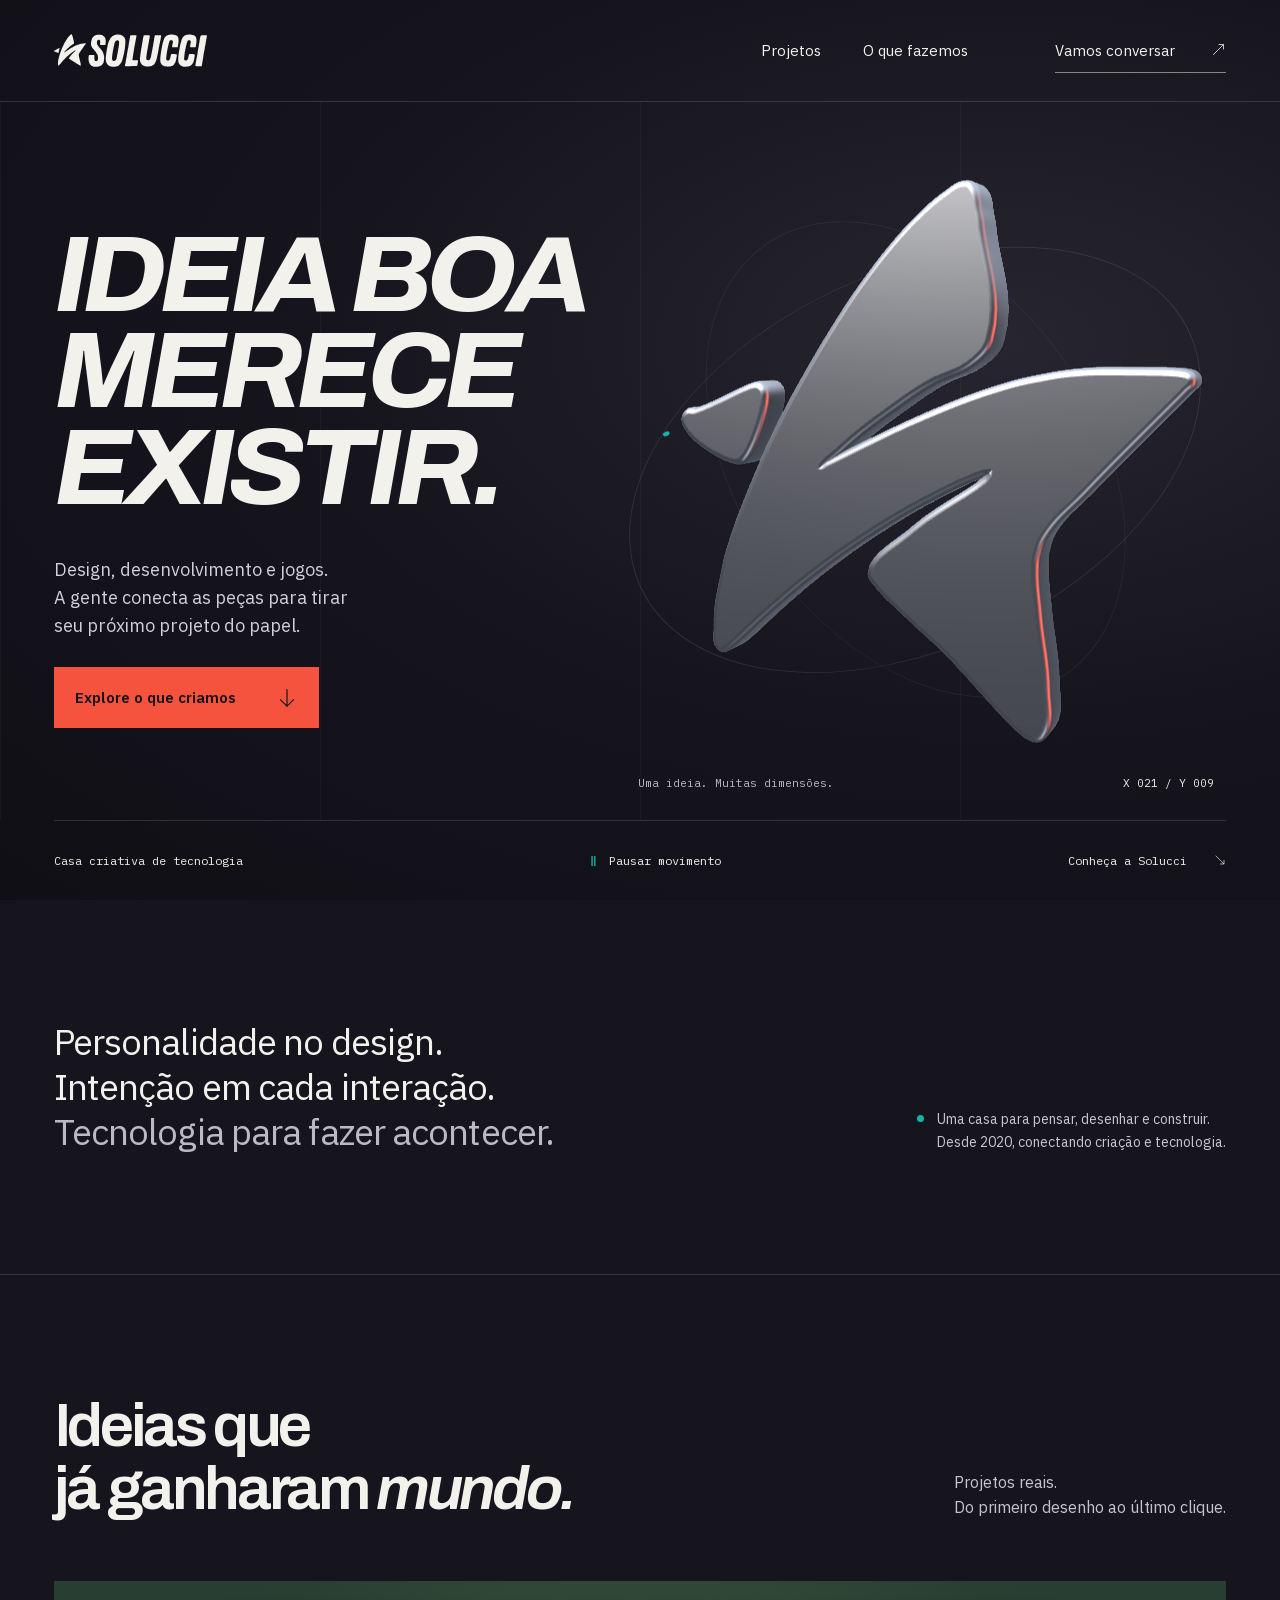
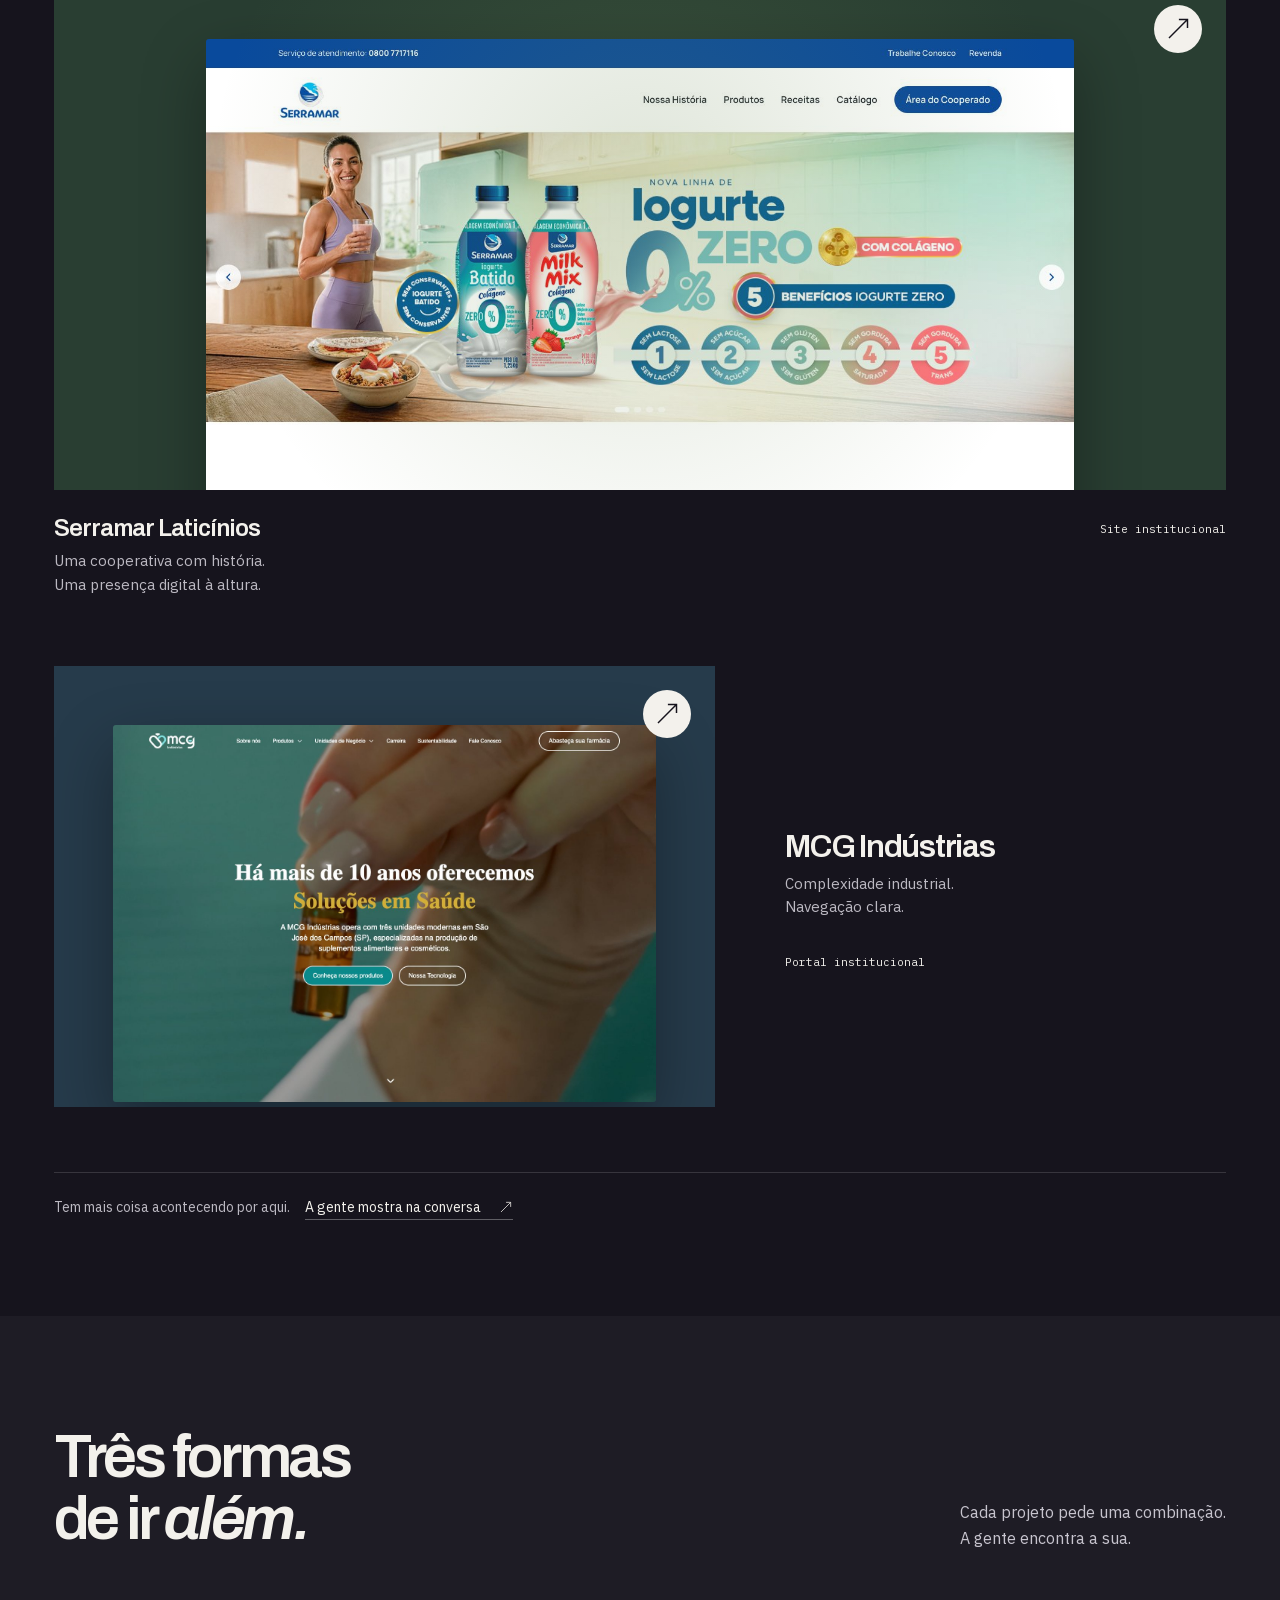
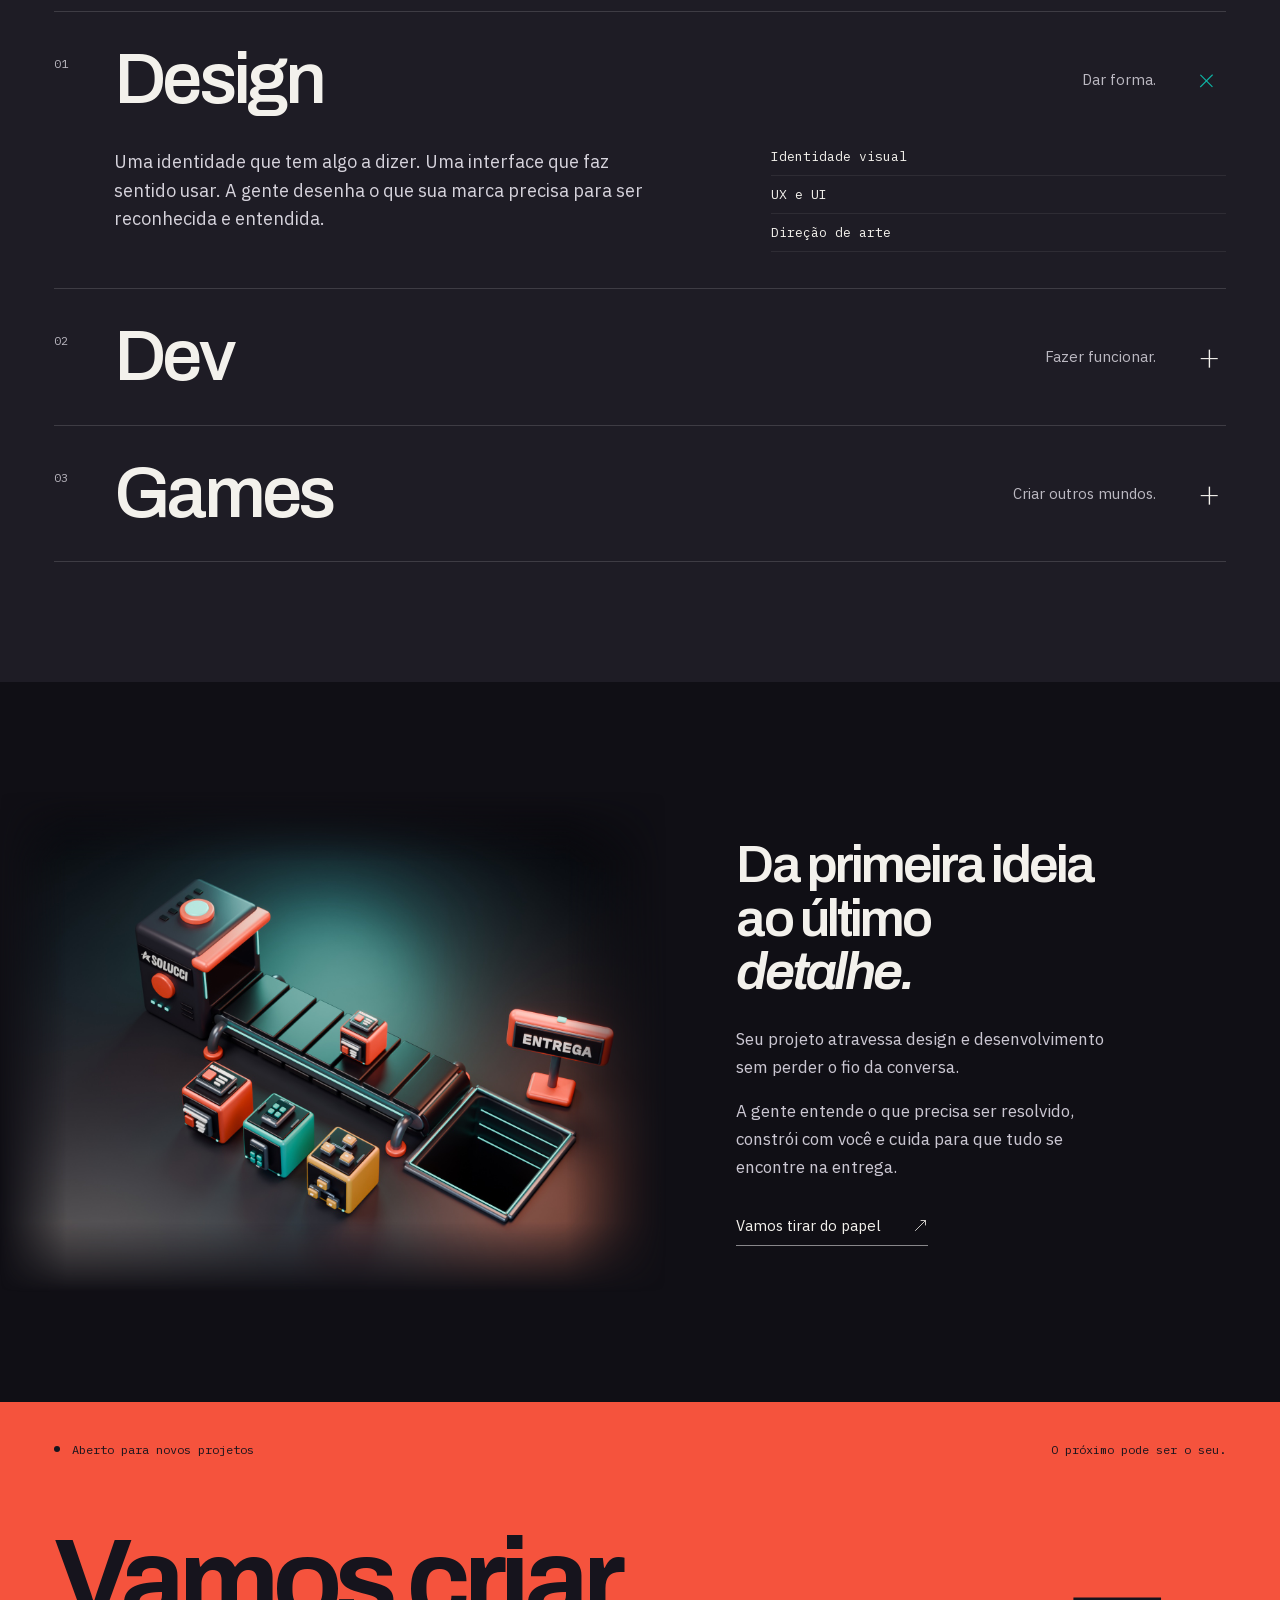
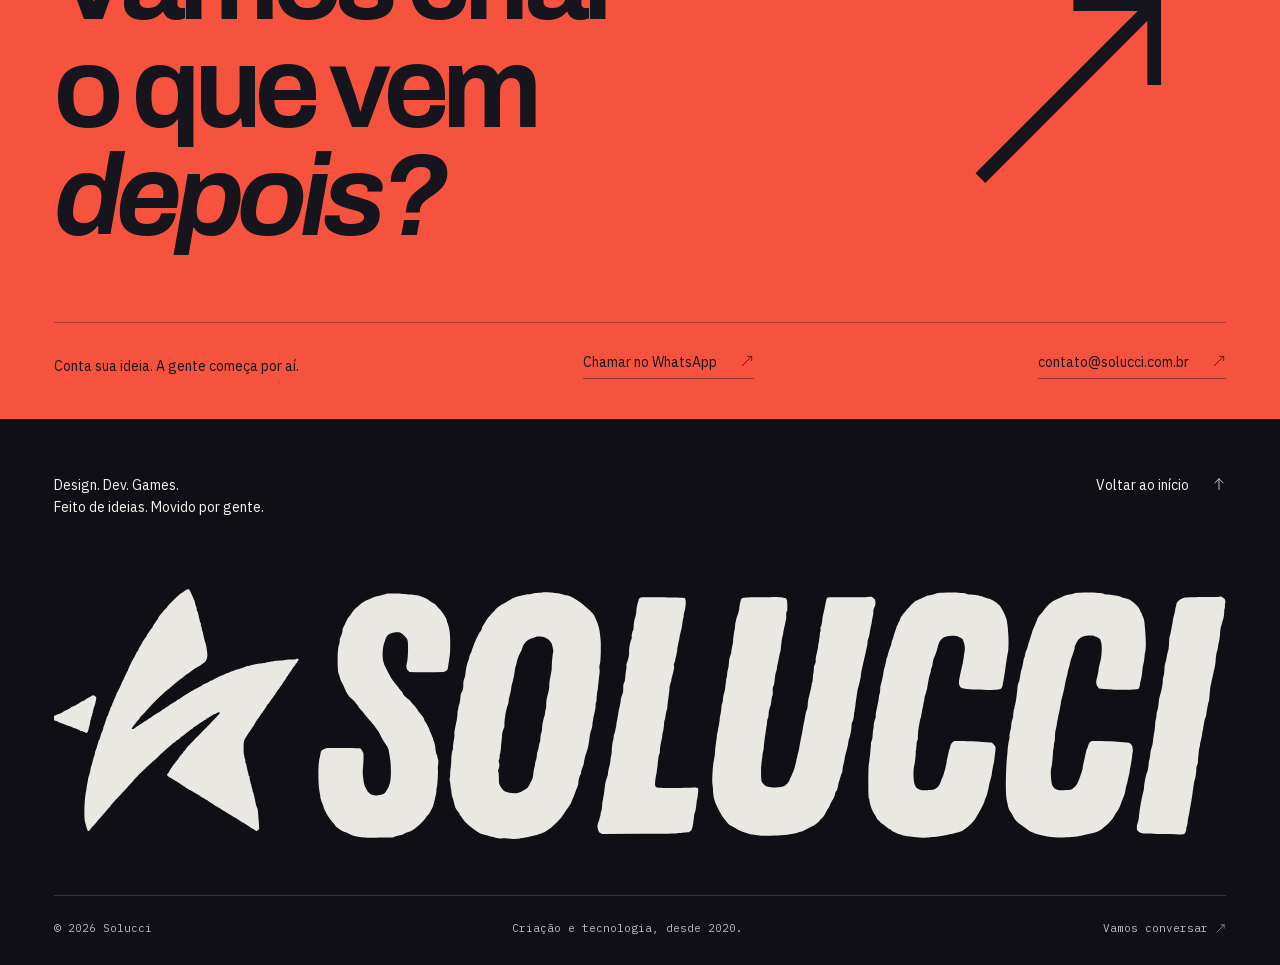
==== commit 31dcbb34: "troca as setas por vetores para não virarem emojis no celular" ====
--- a/index.html
+++ b/index.html
@@ -11,7 +11,7 @@
 <link rel="apple-touch-icon" href="assets/apple-touch-icon.png">
 <link rel="preload" href="assets/fonts/Archivo-var-italic.woff2" as="font" type="font/woff2" crossorigin>
 <link rel="preload" href="assets/fonts/IBMPlexSans-var-normal.woff2" as="font" type="font/woff2" crossorigin>
-<link rel="stylesheet" href="css/site.css?v=1">
+<link rel="stylesheet" href="css/site.css?v=2">
 <meta property="og:title" content="Solucci: Ideia boa merece existir.">
 <meta property="og:description" content="Design, desenvolvimento e jogos. Da primeira ideia até o projeto no ar.">
 <meta property="og:type" content="website">
@@ -64,27 +64,27 @@
 <a class="skip" href="#conteudo">Pular para o conteúdo</a>
 <header class="header">
 <a href="#inicio" class="logo" aria-label="Solucci, início"><img src="assets/logo.svg" alt="Solucci" width="1000" height="205"></a>
-<nav aria-label="Navegação principal"><a href="#projetos">Projetos</a><a href="#fazemos">O que fazemos</a><a href="#contato" class="nav-contact">Vamos conversar <span aria-hidden="true">↗</span></a></nav>
+<nav aria-label="Navegação principal"><a href="#projetos">Projetos</a><a href="#fazemos">O que fazemos</a><a href="#contato" class="nav-contact">Vamos conversar <span aria-hidden="true"><svg class="arrow-icon" viewBox="0 0 24 24" aria-hidden="true" focusable="false"><path d="M4 20 19.5 4.5M13 4h7v7"/></svg></span></a></nav>
 <button class="menu-toggle" aria-expanded="false" aria-controls="mobile-menu">Menu <span aria-hidden="true">+</span></button>
 </header>
-<nav class="mobile-menu" id="mobile-menu" aria-label="Navegação no celular" hidden><a href="#projetos">Projetos</a><a href="#fazemos">O que fazemos</a><a href="#contato">Vamos conversar ↗</a></nav>
+<nav class="mobile-menu" id="mobile-menu" aria-label="Navegação no celular" hidden><a href="#projetos">Projetos</a><a href="#fazemos">O que fazemos</a><a href="#contato">Vamos conversar <svg class="arrow-icon" viewBox="0 0 24 24" aria-hidden="true" focusable="false"><path d="M4 20 19.5 4.5M13 4h7v7"/></svg></a></nav>
 <main id="conteudo">
 <section class="hero" id="inicio" aria-labelledby="hero-title">
 <div class="hero-grid" aria-hidden="true"></div>
-<div class="hero-copy"><h1 id="hero-title">Ideia boa<br>merece<br><em>existir.</em></h1><div class="hero-bottom"><p>Design, desenvolvimento e jogos.<br>A gente conecta as peças para tirar<br class="desktop-break"> seu próximo projeto do papel.</p><a class="button primary" href="#projetos">Explore o que criamos <span aria-hidden="true">↓</span></a></div></div>
+<div class="hero-copy"><h1 id="hero-title">Ideia boa<br>merece<br><em>existir.</em></h1><div class="hero-bottom"><p>Design, desenvolvimento e jogos.<br>A gente conecta as peças para tirar<br class="desktop-break"> seu próximo projeto do papel.</p><a class="button primary" href="#projetos">Explore o que criamos <span aria-hidden="true"><svg class="arrow-icon" viewBox="0 0 24 24" aria-hidden="true" focusable="false"><path d="M12 3v18M5 14l7 7 7-7"/></svg></span></a></div></div>
 <div class="scene" aria-label="Símbolo da Solucci em metal, modelado em três dimensões">
 <div class="orbit orbit-one" aria-hidden="true"></div><div class="orbit orbit-two" aria-hidden="true"></div>
 <div class="scene-asset"><img class="scene-fallback" src="assets/simbolo.png" alt="" width="1100" height="1100" fetchpriority="high"><canvas id="brand-scene" aria-hidden="true"></canvas></div>
 <div class="scene-caption"><span class="scene-hint">Uma ideia. Muitas dimensões.</span><span class="scene-coordinate" aria-hidden="true">X <span id="angle-x">024</span> / Y <span id="angle-y">008</span></span></div>
 </div>
-<div class="hero-foot"><span>Casa criativa de tecnologia</span><button id="motion-toggle" aria-pressed="false"><span class="motion-icon" aria-hidden="true">Ⅱ</span><span class="motion-label">Pausar movimento</span></button><a href="#fazemos">Conheça a Solucci <span aria-hidden="true">↘</span></a></div>
+<div class="hero-foot"><span>Casa criativa de tecnologia</span><button id="motion-toggle" aria-pressed="false"><span class="motion-icon" aria-hidden="true">Ⅱ</span><span class="motion-label">Pausar movimento</span></button><a href="#fazemos">Conheça a Solucci <span aria-hidden="true"><svg class="arrow-icon" viewBox="0 0 24 24" aria-hidden="true" focusable="false"><path d="M4 4 19.5 19.5M13 20h7v-7"/></svg></span></a></div>
 </section>
 <section class="intro section-pad" aria-label="A Solucci"><p>Personalidade no design.<br>Intenção em cada interação.<br><span>Tecnologia para fazer acontecer.</span></p><div class="intro-note"><span class="signal" aria-hidden="true"></span><p>Uma casa para pensar, desenhar e construir.<br>Desde 2020, conectando criação e tecnologia.</p></div></section>
 <section class="work section-pad" id="projetos" aria-labelledby="work-title">
 <div class="section-heading"><h2 id="work-title">Ideias que<br>já ganharam <i>mundo.</i></h2><p>Projetos reais.<br>Do primeiro desenho ao último clique.</p></div>
-<a class="project project-feature" href="https://www.serramar.coop.br/" target="_blank" rel="noopener noreferrer" aria-label="Conhecer o site da Serramar Laticínios, abre em outra aba"><div class="project-image serramar"><img src="assets/serramar.jpg" width="1440" height="1000" alt="Página inicial do site da Serramar Laticínios" loading="lazy"><span class="project-open" aria-hidden="true">↗</span></div><div class="project-meta"><div><h3>Serramar Laticínios</h3><p>Uma cooperativa com história.<br>Uma presença digital à altura.</p></div><span class="project-type">Site institucional</span></div></a>
-<a class="project project-secondary" href="https://mcglab.com.br/" target="_blank" rel="noopener noreferrer" aria-label="Conhecer o site da MCG Indústrias, abre em outra aba"><div class="project-image mcg"><img src="assets/mcg.jpg" width="1440" height="1000" alt="Página inicial do portal MCG Indústrias" loading="lazy"><span class="project-open" aria-hidden="true">↗</span></div><div class="project-meta"><div><h3>MCG Indústrias</h3><p>Complexidade industrial.<br>Navegação clara.</p></div><span class="project-type">Portal institucional</span></div></a>
-<p class="work-note">Tem mais coisa acontecendo por aqui. <a href="#contato">A gente mostra na conversa <span aria-hidden="true">↗</span></a></p>
+<a class="project project-feature" href="https://www.serramar.coop.br/" target="_blank" rel="noopener noreferrer" aria-label="Conhecer o site da Serramar Laticínios, abre em outra aba"><div class="project-image serramar"><img src="assets/serramar.jpg" width="1440" height="1000" alt="Página inicial do site da Serramar Laticínios" loading="lazy"><span class="project-open" aria-hidden="true"><svg class="arrow-icon" viewBox="0 0 24 24" aria-hidden="true" focusable="false"><path d="M4 20 19.5 4.5M13 4h7v7"/></svg></span></div><div class="project-meta"><div><h3>Serramar Laticínios</h3><p>Uma cooperativa com história.<br>Uma presença digital à altura.</p></div><span class="project-type">Site institucional</span></div></a>
+<a class="project project-secondary" href="https://mcglab.com.br/" target="_blank" rel="noopener noreferrer" aria-label="Conhecer o site da MCG Indústrias, abre em outra aba"><div class="project-image mcg"><img src="assets/mcg.jpg" width="1440" height="1000" alt="Página inicial do portal MCG Indústrias" loading="lazy"><span class="project-open" aria-hidden="true"><svg class="arrow-icon" viewBox="0 0 24 24" aria-hidden="true" focusable="false"><path d="M4 20 19.5 4.5M13 4h7v7"/></svg></span></div><div class="project-meta"><div><h3>MCG Indústrias</h3><p>Complexidade industrial.<br>Navegação clara.</p></div><span class="project-type">Portal institucional</span></div></a>
+<p class="work-note">Tem mais coisa acontecendo por aqui. <a href="#contato">A gente mostra na conversa <span aria-hidden="true"><svg class="arrow-icon" viewBox="0 0 24 24" aria-hidden="true" focusable="false"><path d="M4 20 19.5 4.5M13 4h7v7"/></svg></span></a></p>
 </section>
 <section class="capabilities section-pad" id="fazemos" aria-labelledby="capabilities-title"><div class="section-heading"><h2 id="capabilities-title">Três formas<br>de ir <i>além.</i></h2><p>Cada projeto pede uma combinação.<br>A gente encontra a sua.</p></div>
 <div class="capability-list">
@@ -92,9 +92,9 @@
 <details><summary><span class="cap-number">02</span><h3>Dev</h3><span class="cap-short">Fazer funcionar.</span><span class="cap-plus" aria-hidden="true">+</span></summary><div class="cap-content"><p>Do site ao sistema que sustenta a operação. Design e código pensados juntos, com atenção a cada tela, integração e caminho de quem usa.</p><ul><li>Sites e WordPress</li><li>Aplicações web</li><li>Integrações e automação</li></ul></div></details>
 <details><summary><span class="cap-number">03</span><h3>Games</h3><span class="cap-short">Criar outros mundos.</span><span class="cap-plus" aria-hidden="true">+</span></summary><div class="cap-content"><p>Ideias para jogar, explorar e descobrir. Do conceito ao protótipo, construímos experiências digitais e analógicas com mecânicas que merecem mais uma partida.</p><ul><li>Conceito e mecânicas</li><li>Jogos digitais</li><li>Jogos de mesa</li></ul></div></details>
 </div></section>
-<section class="making section-pad" aria-labelledby="making-title"><div class="factory"><video muted loop playsinline preload="none" poster="assets/fabrica.jpg" aria-label="Fábrica 3D Solucci, com caixas de sites, aplicativos e plataformas percorrendo uma esteira até a entrega"><source src="assets/fabrica.mp4" type="video/mp4"></video></div><div class="making-copy"><h2 id="making-title">Da primeira ideia<br>ao último<br><i>detalhe.</i></h2><p>Seu projeto atravessa design e desenvolvimento sem perder o fio da conversa.</p><p>A gente entende o que precisa ser resolvido, constrói com você e cuida para que tudo se encontre na entrega.</p><a class="text-link" href="#contato">Vamos tirar do papel <span aria-hidden="true">↗</span></a></div></section>
-<section class="contact section-pad" id="contato" aria-labelledby="contact-title"><div class="contact-top"><span class="availability"><span aria-hidden="true"></span>Aberto para novos projetos</span><span>O próximo pode ser o seu.</span></div><div class="contact-main"><h2 id="contact-title">Vamos criar<br>o que vem<br><i>depois?</i></h2><a class="contact-arrow" href="https://wa.me/5512981569832?text=Oi%2C%20Solucci.%20Quero%20conversar%20sobre%20um%20projeto." target="_blank" rel="noopener noreferrer" aria-label="Conversar com a Solucci pelo WhatsApp, abre em outra aba">↗</a></div><div class="contact-bottom"><p>Conta sua ideia. A gente começa por aí.</p><a href="https://wa.me/5512981569832?text=Oi%2C%20Solucci.%20Quero%20conversar%20sobre%20um%20projeto." target="_blank" rel="noopener noreferrer">Chamar no WhatsApp <span aria-hidden="true">↗</span></a><a href="mailto:contato@solucci.com.br">contato@solucci.com.br <span aria-hidden="true">↗</span></a></div></section>
+<section class="making section-pad" aria-labelledby="making-title"><div class="factory"><video muted loop playsinline preload="none" poster="assets/fabrica.jpg" aria-label="Fábrica 3D Solucci, com caixas de sites, aplicativos e plataformas percorrendo uma esteira até a entrega"><source src="assets/fabrica.mp4" type="video/mp4"></video></div><div class="making-copy"><h2 id="making-title">Da primeira ideia<br>ao último<br><i>detalhe.</i></h2><p>Seu projeto atravessa design e desenvolvimento sem perder o fio da conversa.</p><p>A gente entende o que precisa ser resolvido, constrói com você e cuida para que tudo se encontre na entrega.</p><a class="text-link" href="#contato">Vamos tirar do papel <span aria-hidden="true"><svg class="arrow-icon" viewBox="0 0 24 24" aria-hidden="true" focusable="false"><path d="M4 20 19.5 4.5M13 4h7v7"/></svg></span></a></div></section>
+<section class="contact section-pad" id="contato" aria-labelledby="contact-title"><div class="contact-top"><span class="availability"><span aria-hidden="true"></span>Aberto para novos projetos</span><span>O próximo pode ser o seu.</span></div><div class="contact-main"><h2 id="contact-title">Vamos criar<br>o que vem<br><i>depois?</i></h2><a class="contact-arrow" href="https://wa.me/5512981569832?text=Oi%2C%20Solucci.%20Quero%20conversar%20sobre%20um%20projeto." target="_blank" rel="noopener noreferrer" aria-label="Conversar com a Solucci pelo WhatsApp, abre em outra aba"><svg class="arrow-icon" viewBox="0 0 24 24" aria-hidden="true" focusable="false"><path d="M4 20 19.5 4.5M13 4h7v7"/></svg></a></div><div class="contact-bottom"><p>Conta sua ideia. A gente começa por aí.</p><a href="https://wa.me/5512981569832?text=Oi%2C%20Solucci.%20Quero%20conversar%20sobre%20um%20projeto." target="_blank" rel="noopener noreferrer">Chamar no WhatsApp <span aria-hidden="true"><svg class="arrow-icon" viewBox="0 0 24 24" aria-hidden="true" focusable="false"><path d="M4 20 19.5 4.5M13 4h7v7"/></svg></span></a><a href="mailto:contato@solucci.com.br">contato@solucci.com.br <span aria-hidden="true"><svg class="arrow-icon" viewBox="0 0 24 24" aria-hidden="true" focusable="false"><path d="M4 20 19.5 4.5M13 4h7v7"/></svg></span></a></div></section>
 </main>
-<footer class="footer section-pad"><div class="footer-top"><p>Design. Dev. Games.<br>Feito de ideias. Movido por gente.</p><a href="#inicio">Voltar ao início <span aria-hidden="true">↑</span></a></div><img class="footer-logo" src="assets/logo.svg" alt="Solucci" width="1000" height="205" loading="lazy"><div class="footer-bottom"><span>© <span id="year">2026</span> Solucci</span><span>Criação e tecnologia, desde 2020.</span><a href="mailto:contato@solucci.com.br">Vamos conversar ↗</a></div></footer>
+<footer class="footer section-pad"><div class="footer-top"><p>Design. Dev. Games.<br>Feito de ideias. Movido por gente.</p><a href="#inicio">Voltar ao início <span aria-hidden="true"><svg class="arrow-icon" viewBox="0 0 24 24" aria-hidden="true" focusable="false"><path d="M12 21V3M5 10l7-7 7 7"/></svg></span></a></div><img class="footer-logo" src="assets/logo.svg" alt="Solucci" width="1000" height="205" loading="lazy"><div class="footer-bottom"><span>© <span id="year">2026</span> Solucci</span><span>Criação e tecnologia, desde 2020.</span><a href="mailto:contato@solucci.com.br">Vamos conversar <svg class="arrow-icon" viewBox="0 0 24 24" aria-hidden="true" focusable="false"><path d="M4 20 19.5 4.5M13 4h7v7"/></svg></a></div></footer>
 </body>
 </html>
--- a/css/site.css
+++ b/css/site.css
@@ -20,3 +20,5 @@
 
 html:not(.js) #motion-toggle,html:not(.js) .menu-toggle{display:none}
 @media(max-width:760px){html:not(.js) .header nav{display:flex}html:not(.js) .header nav>a:not(.nav-contact){display:none}html:not(.js) .nav-contact{font-size:12px}html:not(.js) .nav-contact span{margin-left:10px}}
+
+.arrow-icon{display:inline-block;width:1em;height:1em;vertical-align:-.12em;fill:none;stroke:currentColor;stroke-width:1.3;stroke-linecap:square;stroke-linejoin:miter;flex-shrink:0}.contact-arrow{display:inline-flex;align-items:center;justify-content:center}.contact-arrow .arrow-icon{width:.9em;height:.9em;vertical-align:0}
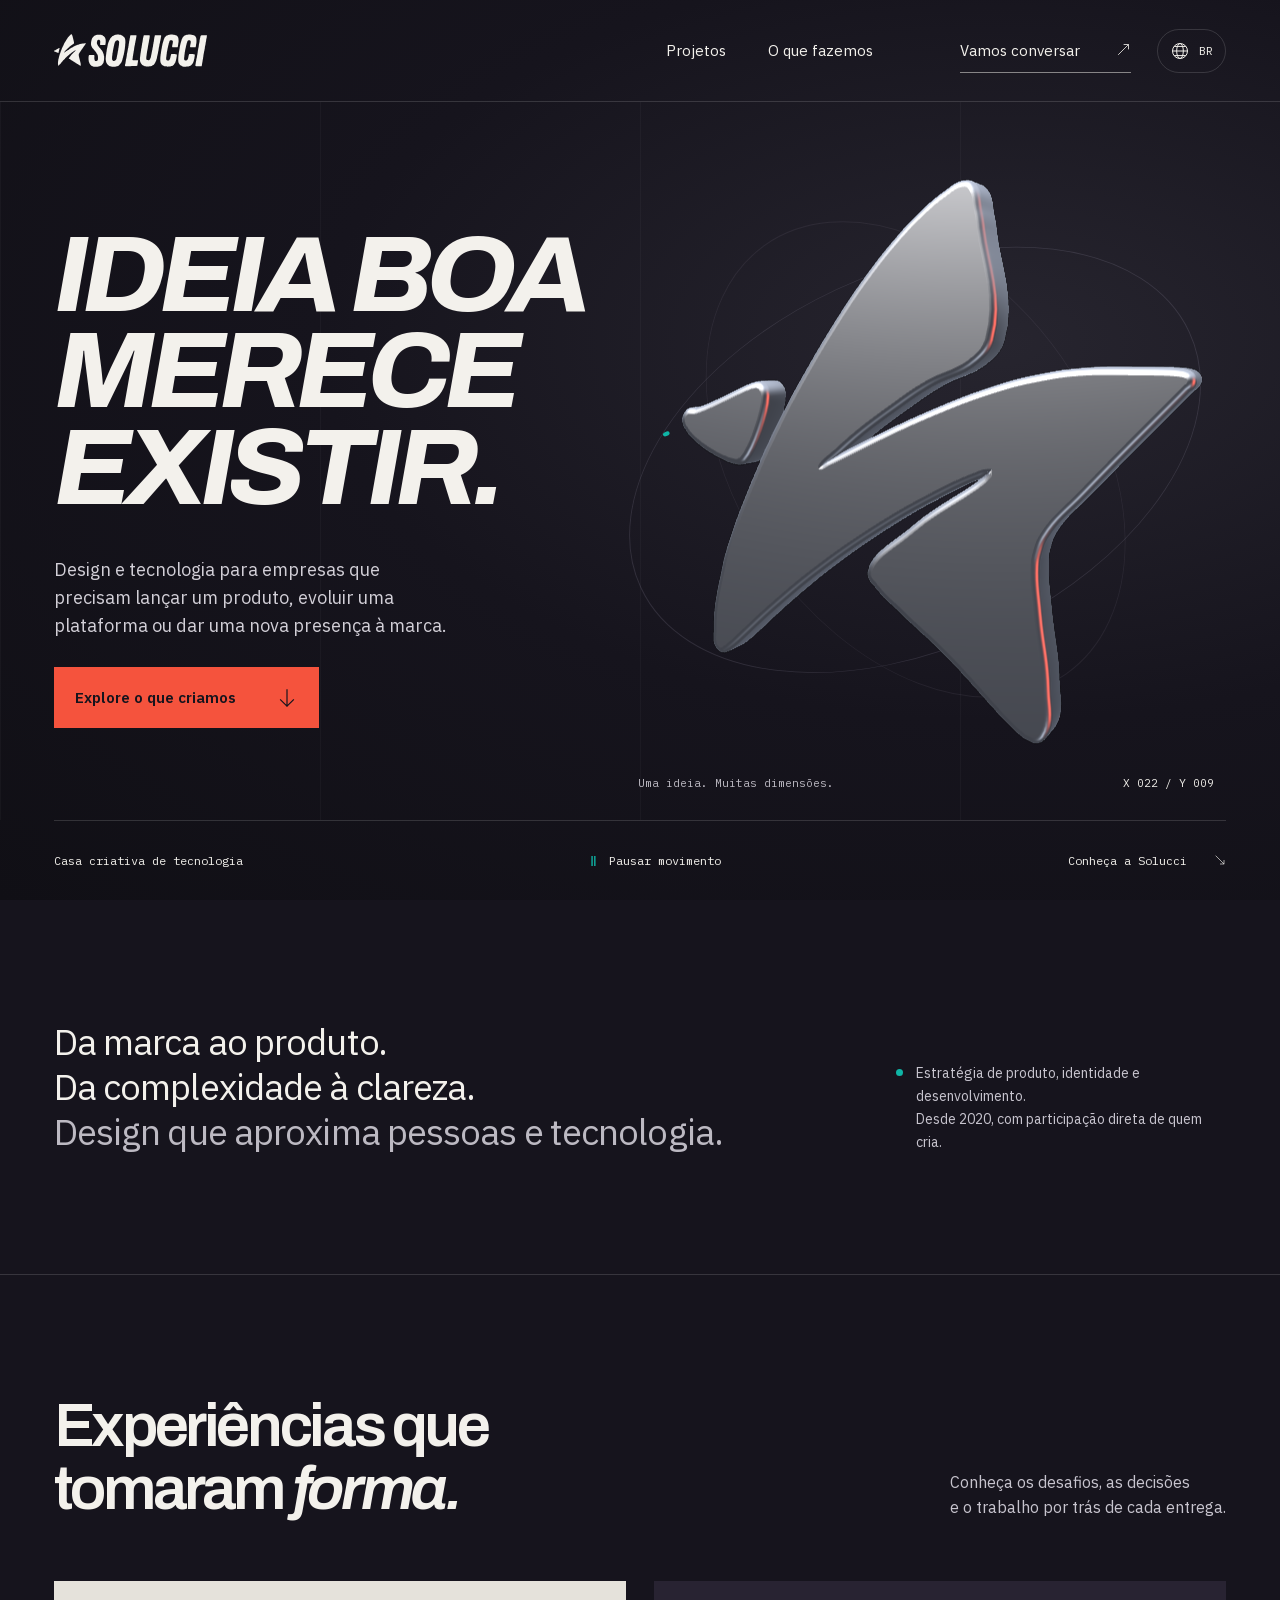
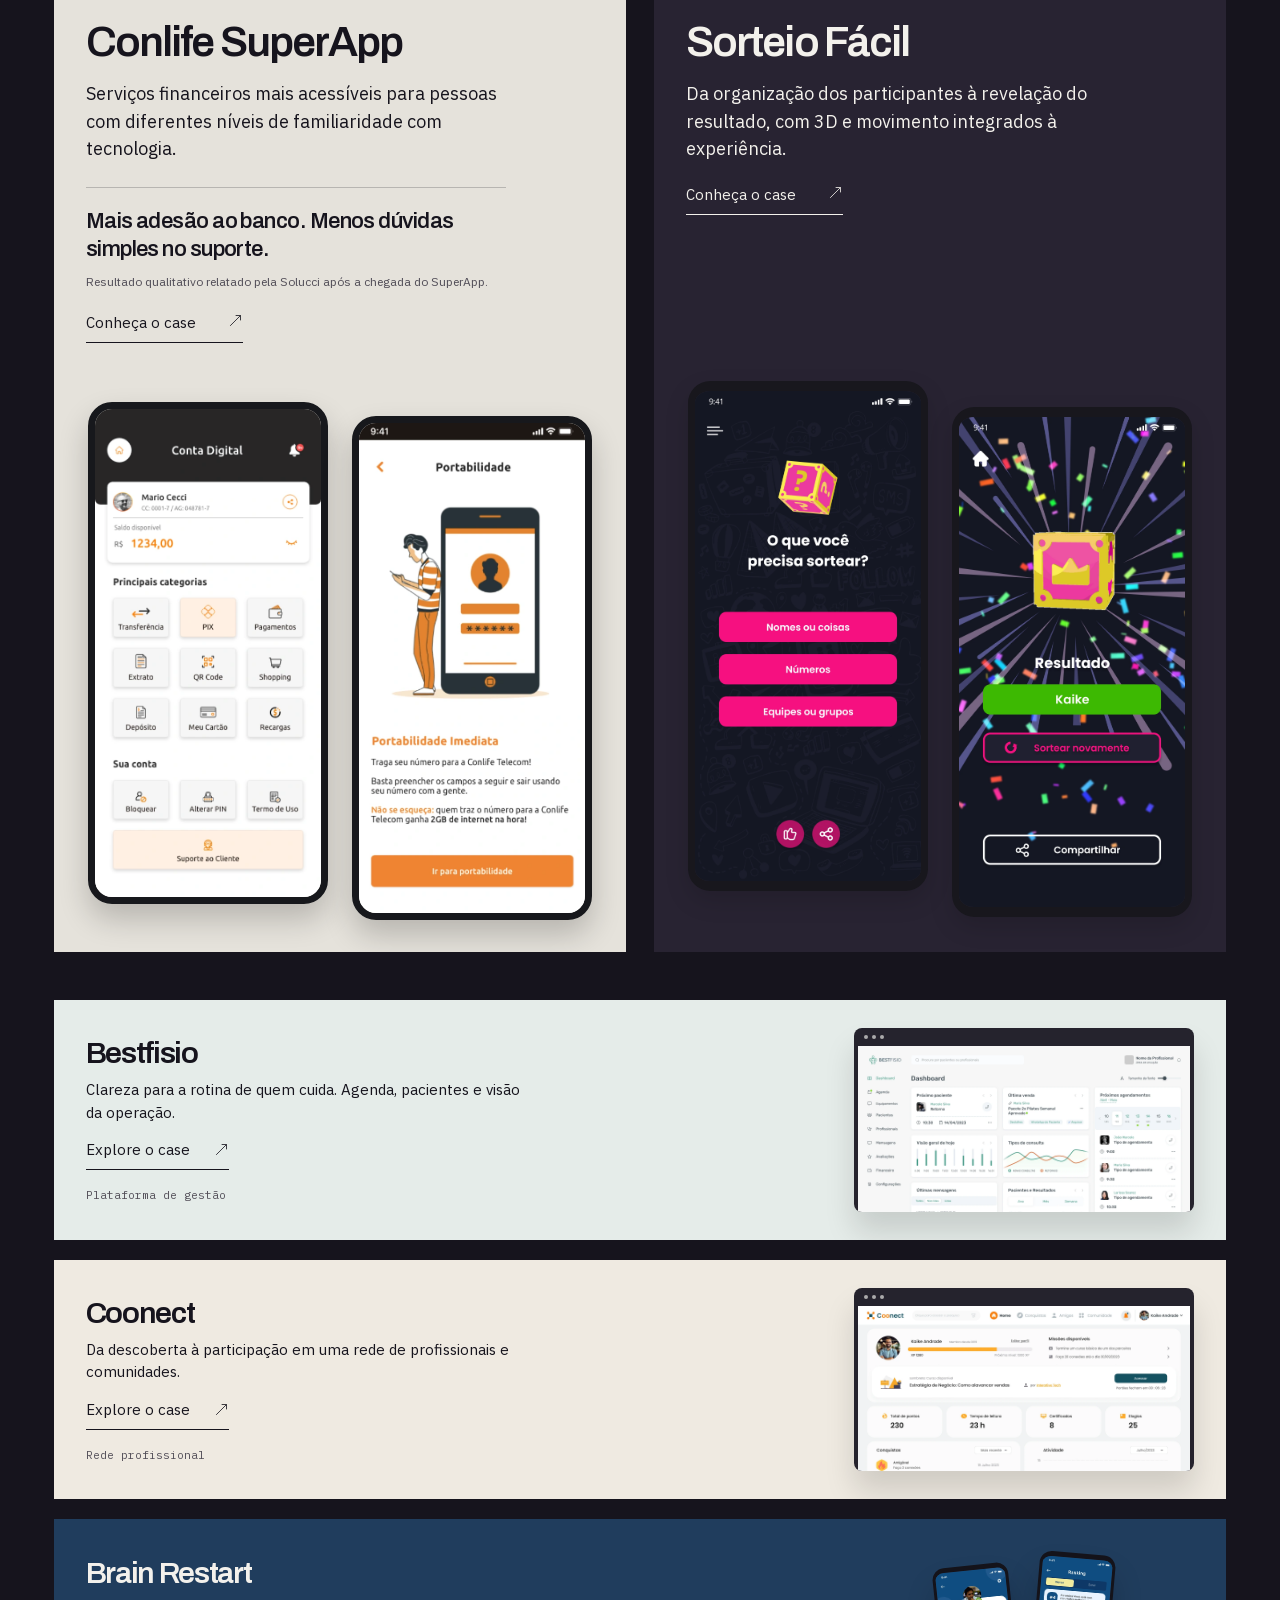
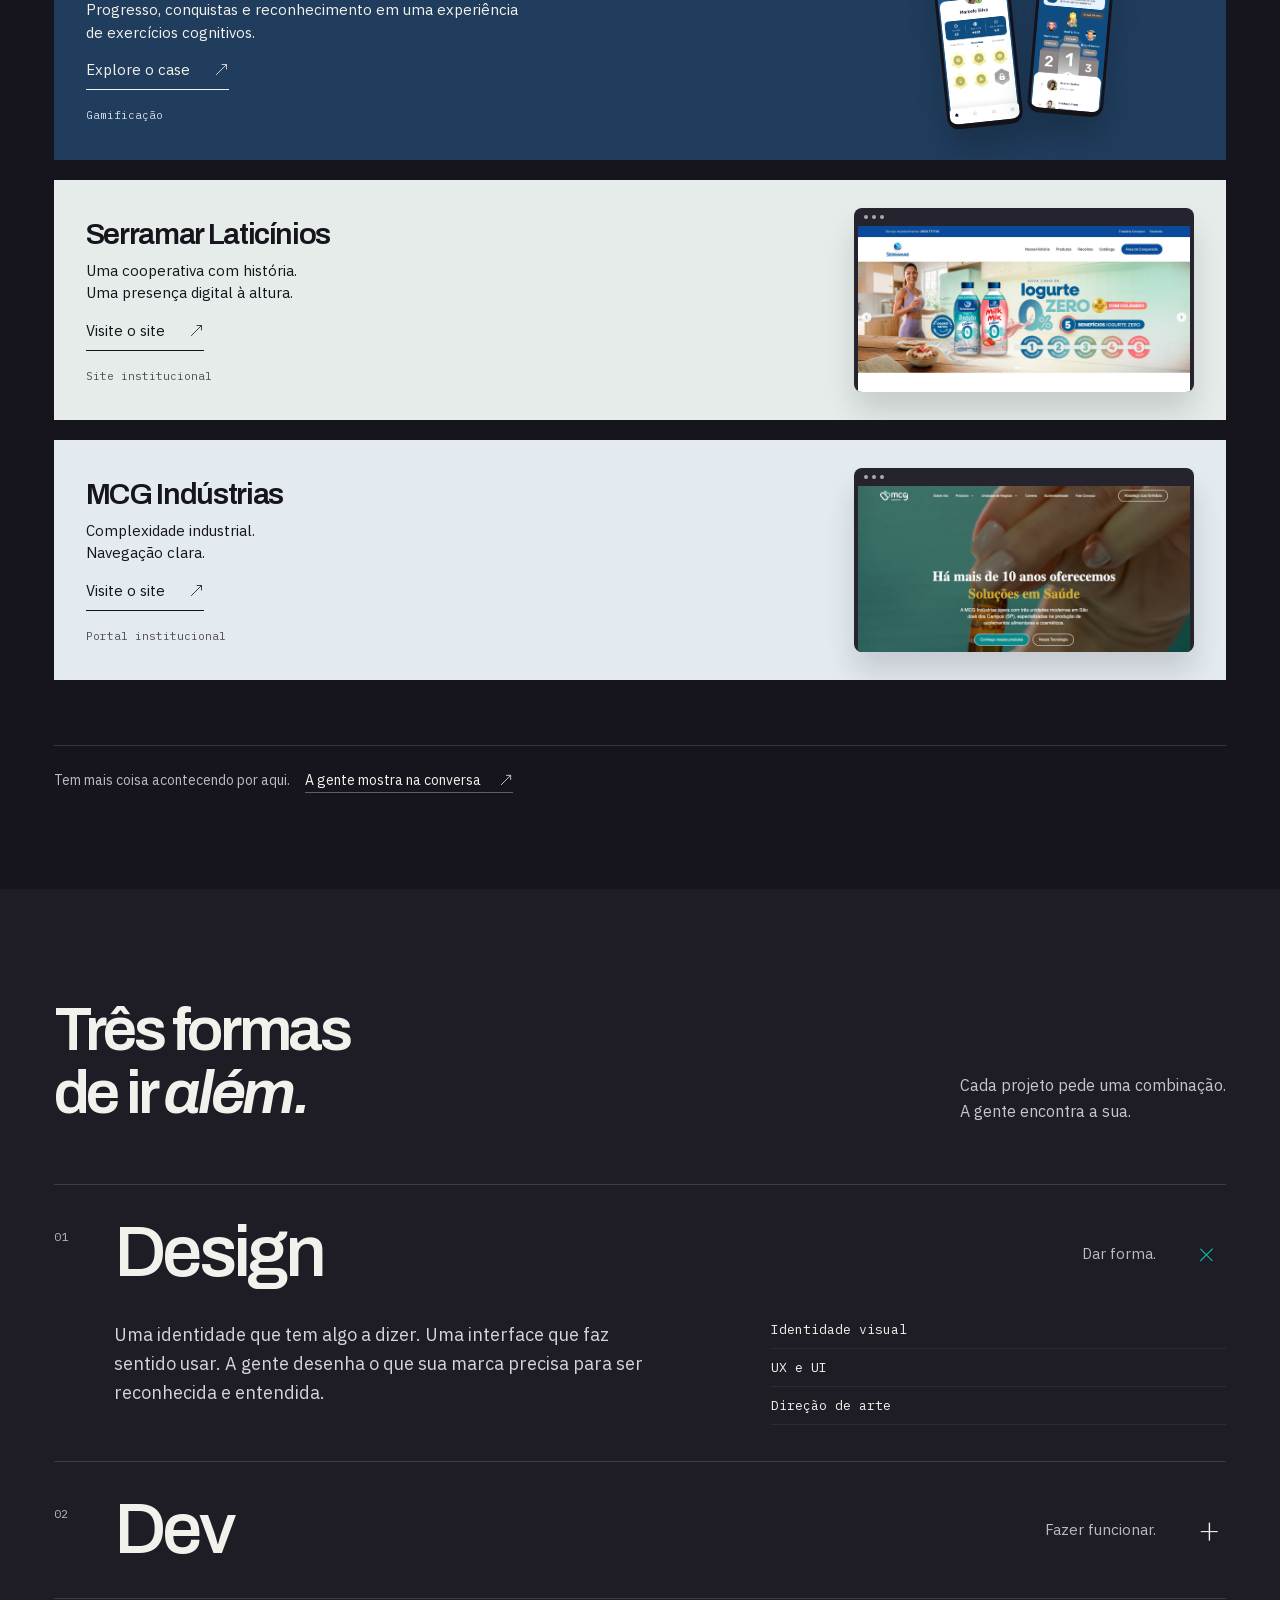
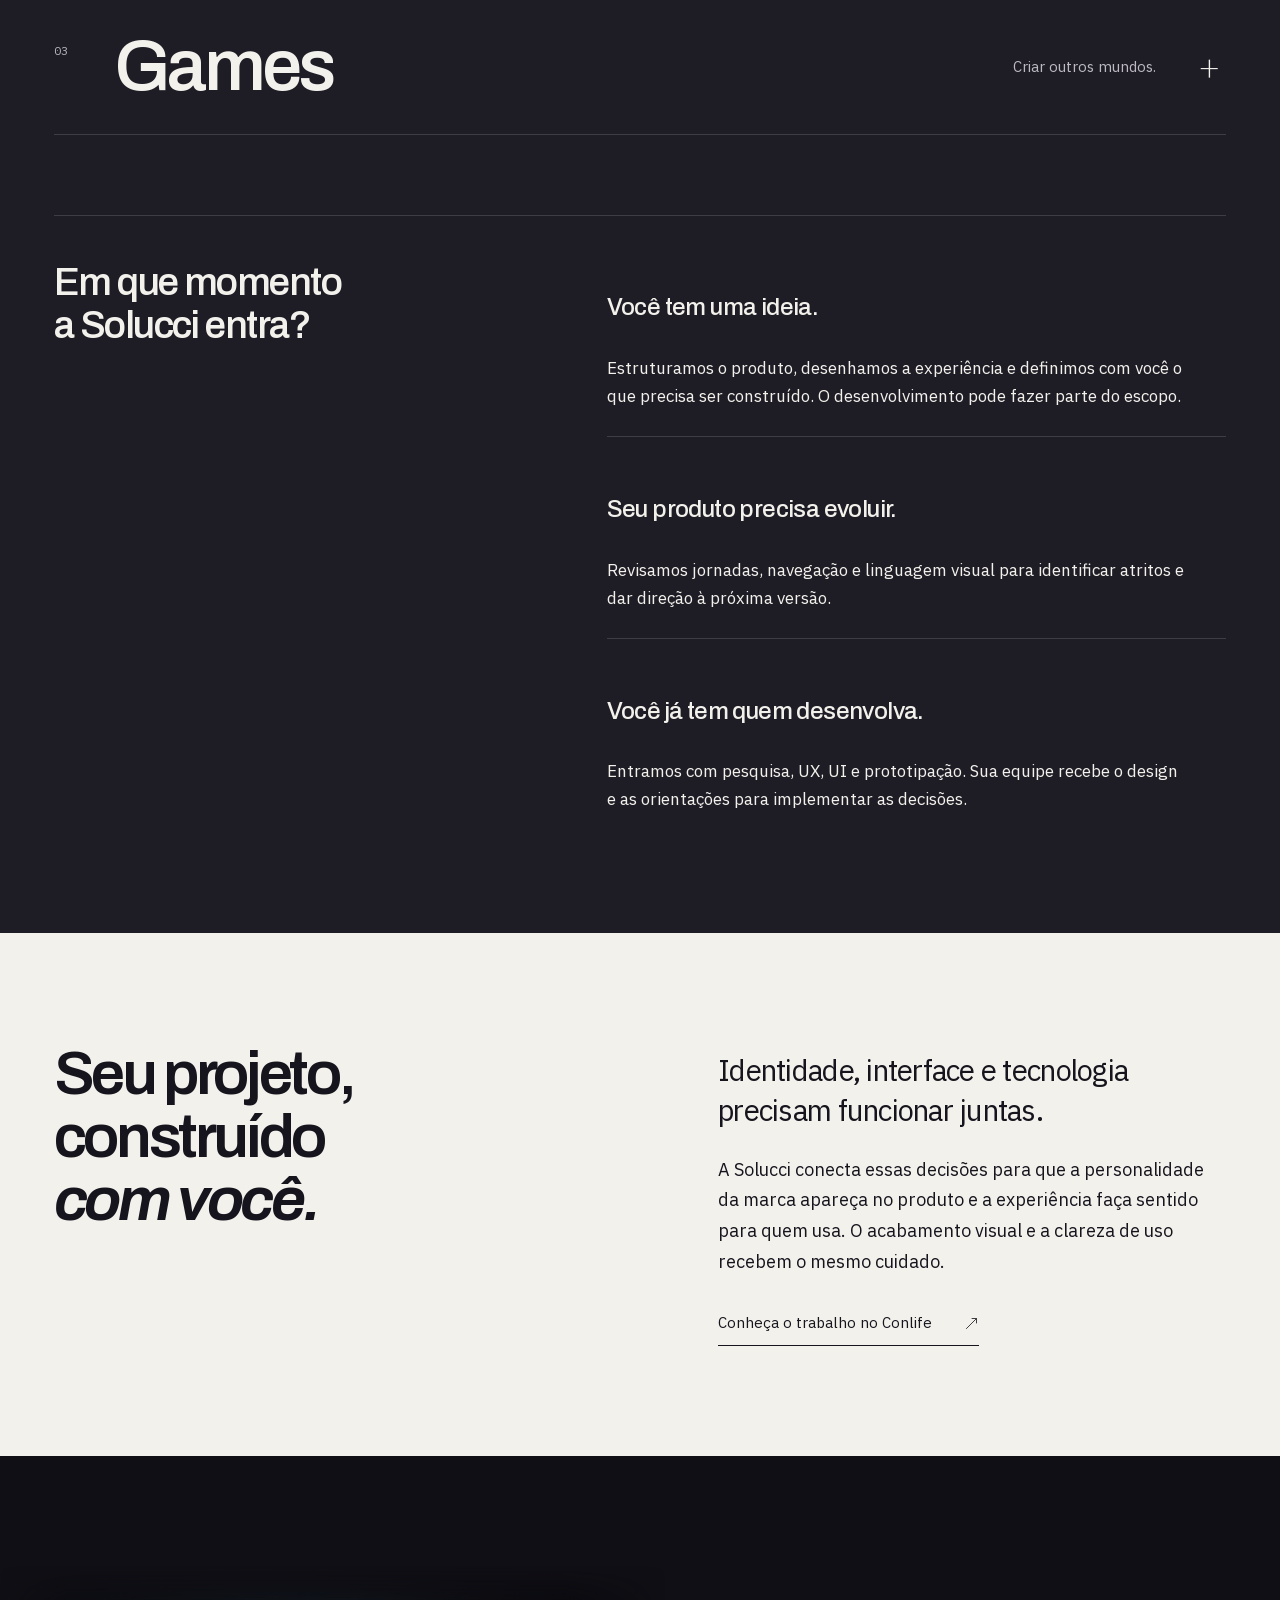
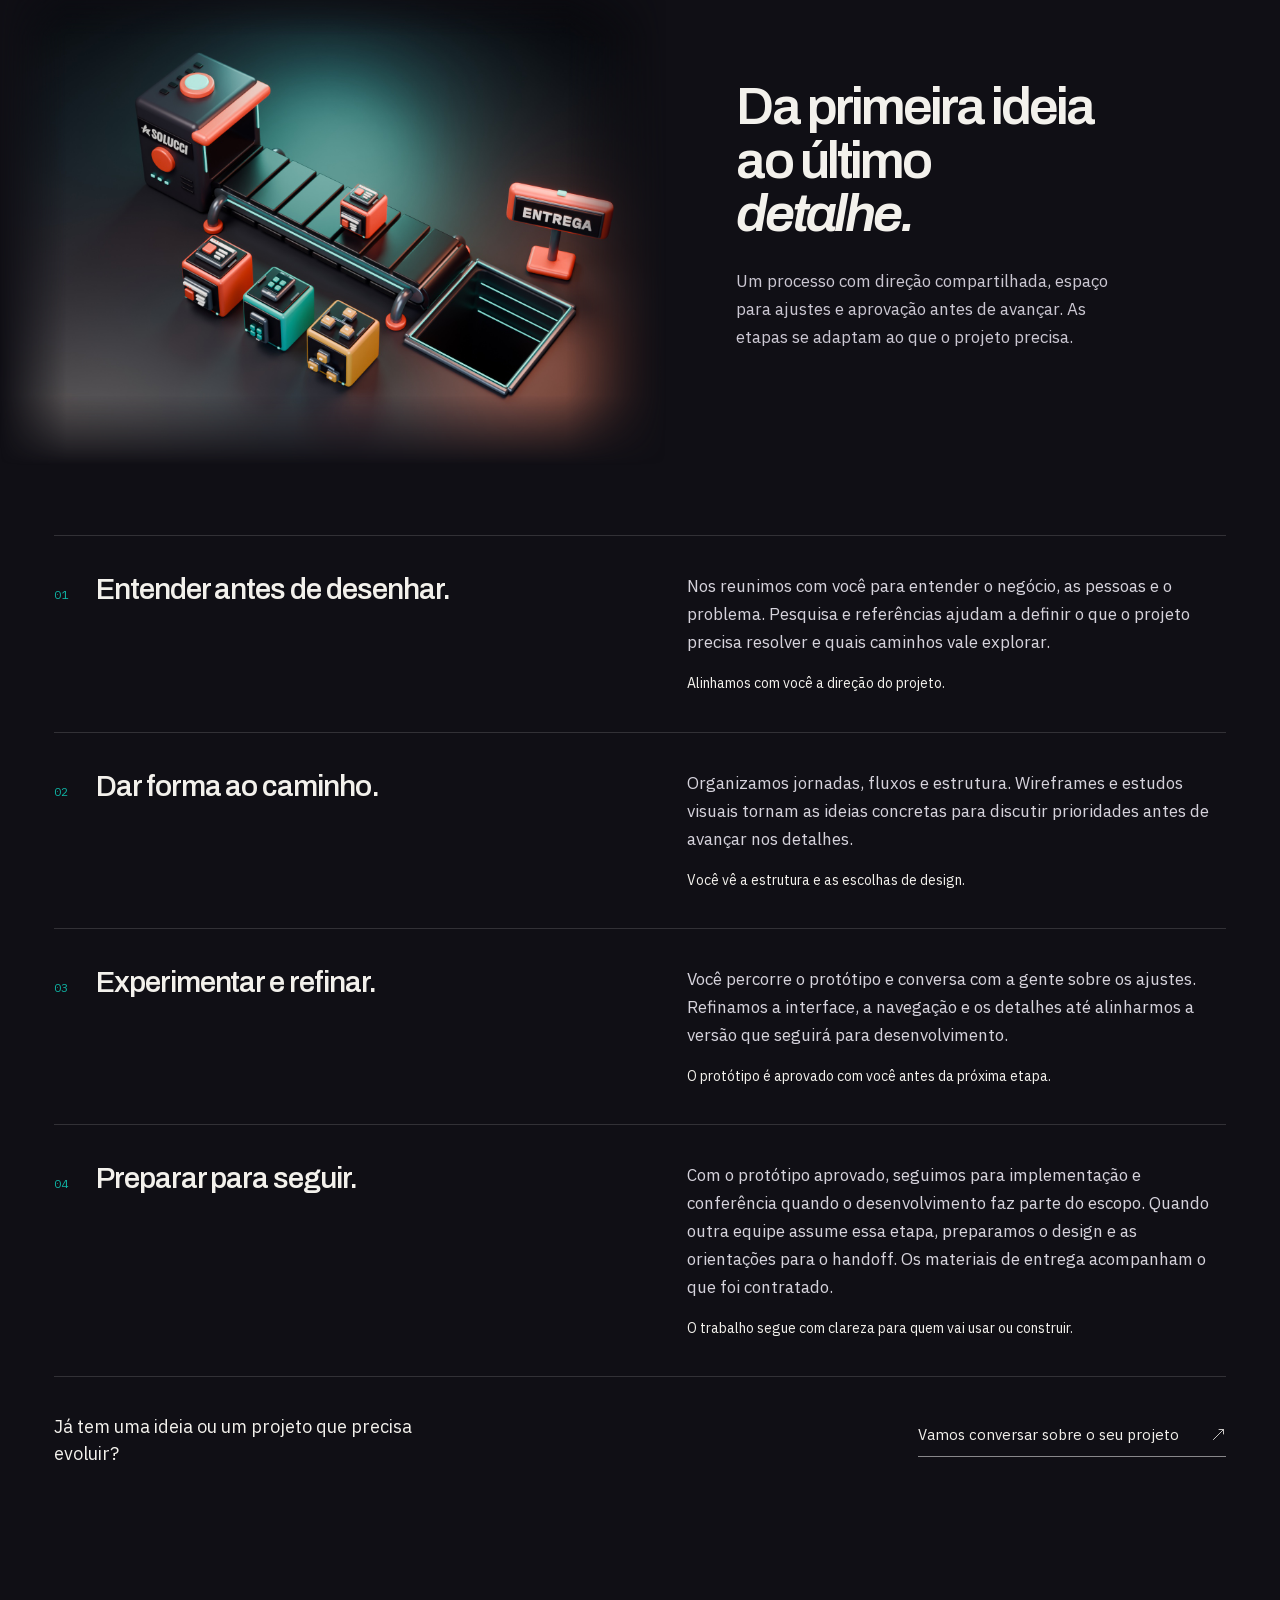
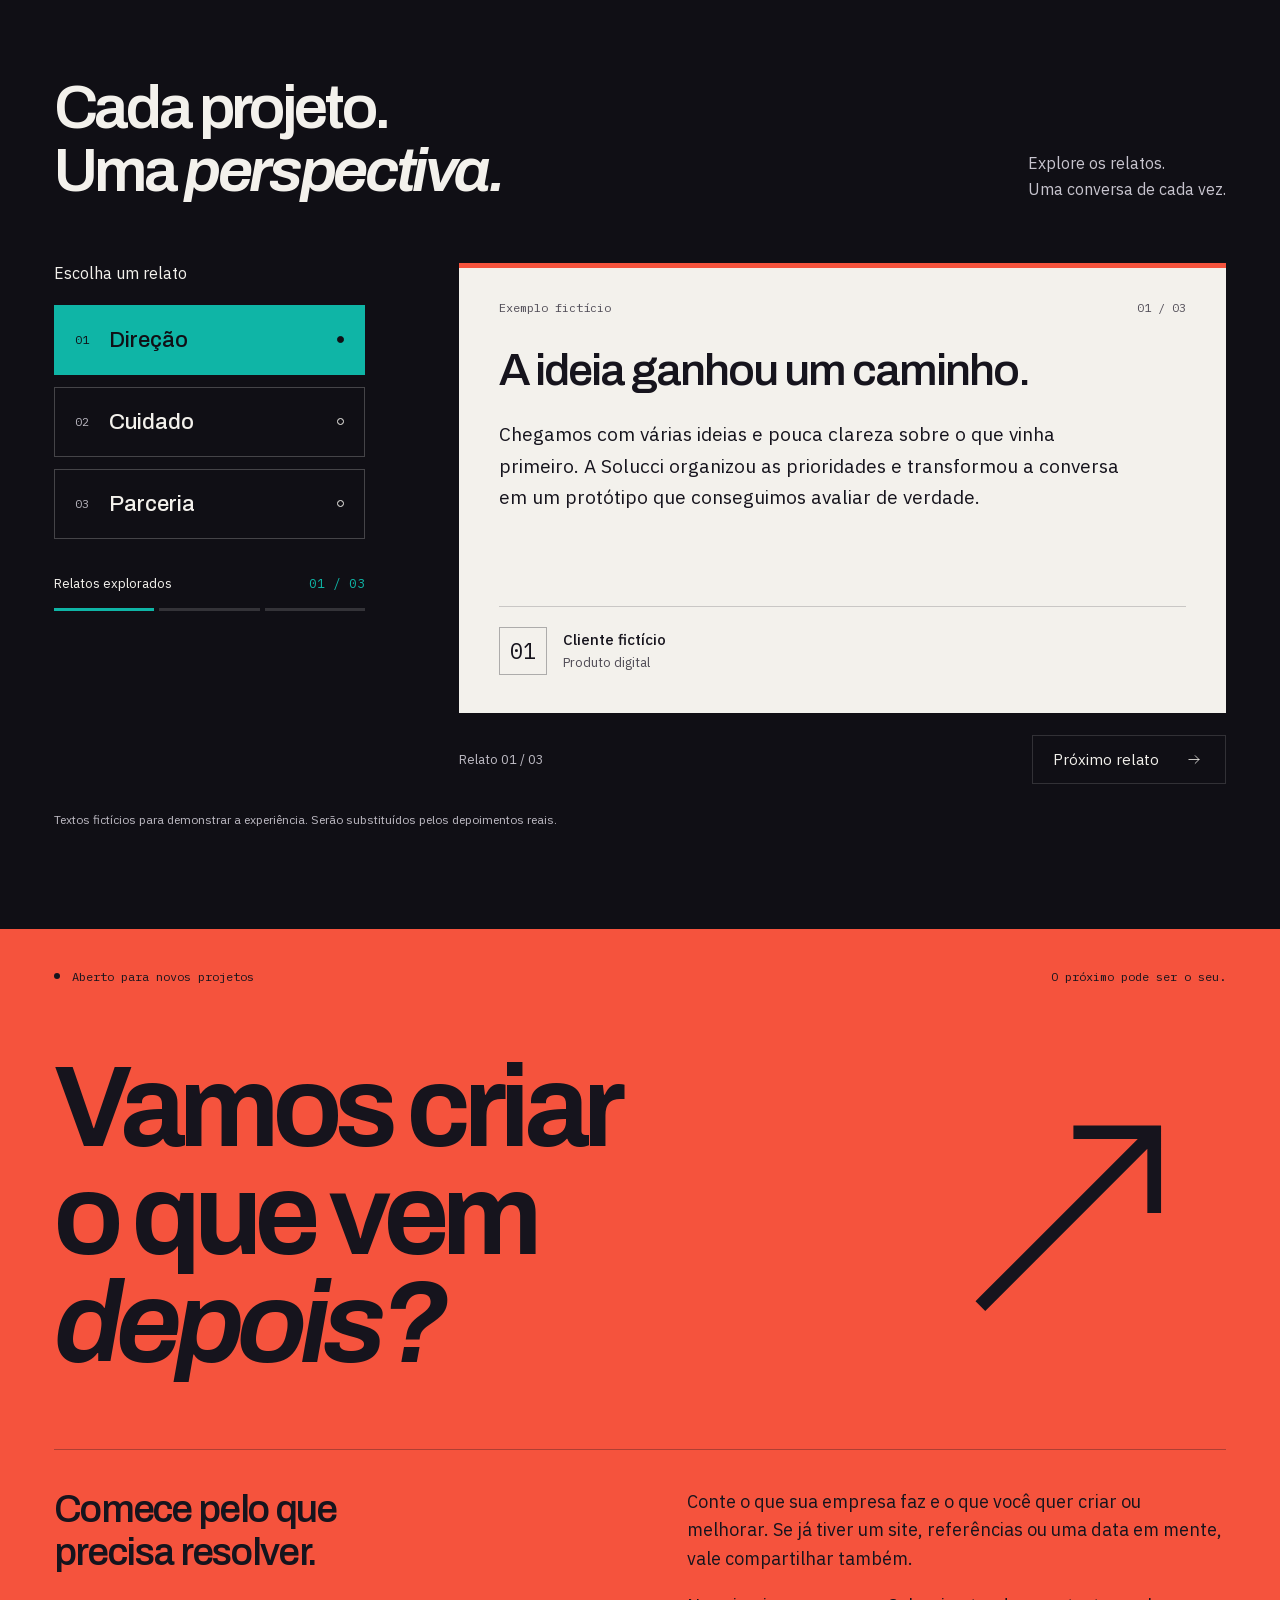
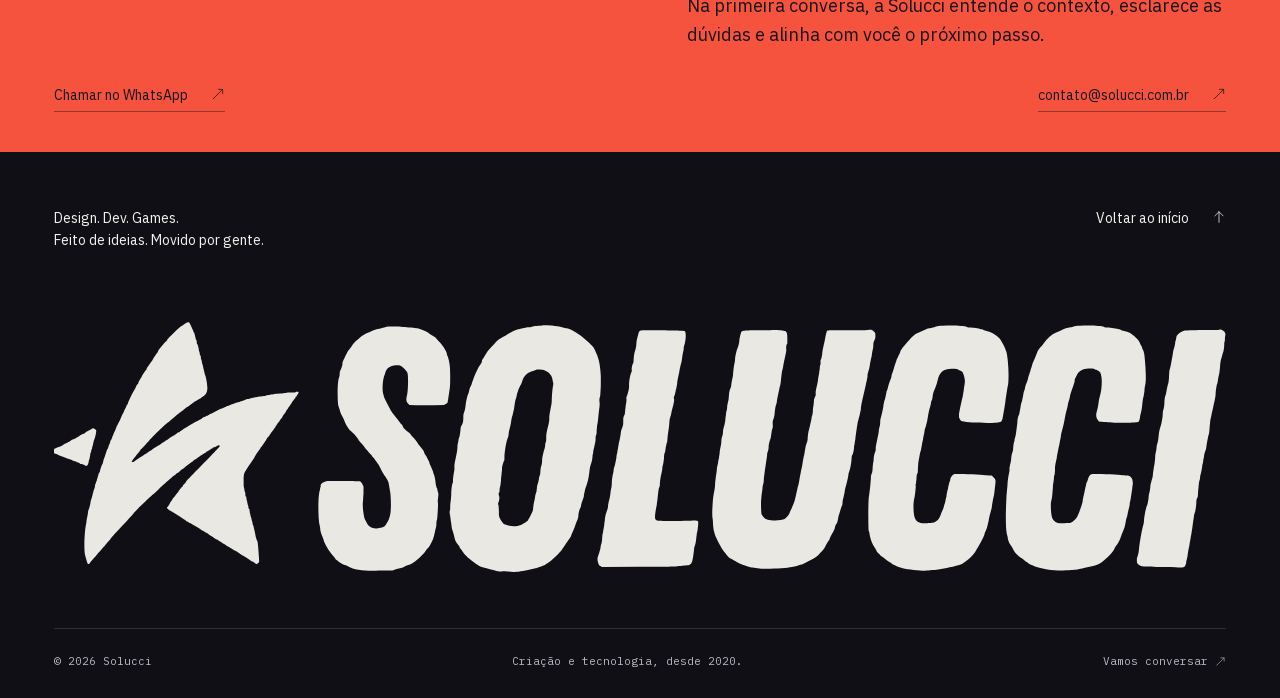
==== commit 9c748348: "leva os cases e a nova experiência da Solucci para o site" ====
--- a/index.html
+++ b/index.html
@@ -3,63 +3,34 @@
 <head>
 <meta charset="utf-8">
 <meta name="viewport" content="width=device-width,initial-scale=1">
-<title>Solucci: Design, desenvolvimento e jogos</title>
-<meta name="description" content="Design, desenvolvimento e jogos. A Solucci cria identidades, sites e produtos digitais, da primeira ideia até o projeto no ar.">
+<title>Solucci · Design, desenvolvimento e jogos</title>
+<meta name="description" content="Design e tecnologia para lançar produtos, evoluir plataformas e criar marcas. Conheça os projetos e o processo da Solucci.">
 <meta name="theme-color" content="#16141D">
 <meta name="robots" content="index,follow">
 <link rel="icon" href="assets/favicon.svg" type="image/svg+xml">
 <link rel="apple-touch-icon" href="assets/apple-touch-icon.png">
 <link rel="preload" href="assets/fonts/Archivo-var-italic.woff2" as="font" type="font/woff2" crossorigin>
 <link rel="preload" href="assets/fonts/IBMPlexSans-var-normal.woff2" as="font" type="font/woff2" crossorigin>
-<link rel="stylesheet" href="css/site.css?v=2">
-<meta property="og:title" content="Solucci: Ideia boa merece existir.">
-<meta property="og:description" content="Design, desenvolvimento e jogos. Da primeira ideia até o projeto no ar.">
-<meta property="og:type" content="website">
-<meta property="og:locale" content="pt_BR">
+<link rel="stylesheet" href="css/site.css?v=cea76210d116">
+
+
+
+
 <script>document.documentElement.classList.add("js");</script>
-<script src="js/scene.js?v=1" defer></script>
-<script src="js/site.js?v=1" defer></script>
-
-<link rel="canonical" href="https://solucci.com.br/">
-<meta property="og:url" content="https://solucci.com.br/">
-<meta property="og:image" content="https://solucci.com.br/assets/og-futuro.jpg">
-<meta property="og:image:type" content="image/jpeg">
-<meta property="og:image:width" content="1200">
-<meta property="og:image:height" content="630">
-<meta property="og:image:alt" content="Solucci. Ideia boa merece existir. Design, desenvolvimento e jogos.">
-<meta name="twitter:card" content="summary_large_image">
-<meta name="twitter:image" content="https://solucci.com.br/assets/og-futuro.jpg">
-<meta name="google-site-verification" content="xMyYdeTd7bmb3XPDCyEFnlYQhnffKrZZ-9slcYJNjds">
-<script async src="https://www.googletagmanager.com/gtag/js?id=G-GYV1TLJXM9"></script>
-<script>
-window.dataLayer = window.dataLayer || [];
-function gtag(){dataLayer.push(arguments);}
-gtag('js', new Date());
-gtag('config', 'G-GYV1TLJXM9');
-</script>
-<script type="application/ld+json">
-{
-  "@context": "https://schema.org",
-  "@type": "Organization",
-  "name": "Solucci",
-  "url": "https://solucci.com.br/",
-  "logo": "https://solucci.com.br/assets/logo.svg",
-  "description": "Design, desenvolvimento e jogos. Identidades, sites e produtos digitais.",
-  "email": "contato@solucci.com.br",
-  "telephone": "+5512981569832",
-  "contactPoint": {
-    "@type": "ContactPoint",
-    "contactType": "customer support",
-    "telephone": "+5512981569832",
-    "email": "contato@solucci.com.br",
-    "availableLanguage": [
-      "pt-BR",
-      "en"
-    ]
-  }
+<script src="js/scene.js?v=6e5ed794754c" defer></script>
+<script src="js/site.js?v=28e19c8848ee" defer></script><script src="js/testimonials.js?v=d501ba700826" defer></script>
+<link rel="stylesheet" href="css/language.css?v=56a81ce5011c"><script src="js/locales/translations.js?v=9fa5099162e1" defer></script><script src="js/language.js?v=56857d51aaab" defer></script><link rel="canonical" href="https://solucci.com.br/"><meta property="og:title" content="Solucci · Design, desenvolvimento e jogos"><meta property="og:description" content="Design e tecnologia para lançar produtos, evoluir plataformas e criar marcas. Conheça os projetos e o processo da Solucci."><meta property="og:type" content="website"><meta property="og:url" content="https://solucci.com.br/"><meta property="og:locale" content="pt_BR"><meta property="og:site_name" content="Solucci"><meta property="og:image" content="https://solucci.com.br/assets/og-futuro.jpg"><meta property="og:image:width" content="1200"><meta property="og:image:height" content="630"><meta property="og:image:alt" content="Solucci. Ideia boa merece existir. Design, desenvolvimento e jogos."><meta name="twitter:card" content="summary_large_image"><meta name="twitter:image" content="https://solucci.com.br/assets/og-futuro.jpg"><script type="application/ld+json">{"@context": "https://schema.org", "@type": "Organization", "@id": "https://solucci.com.br/#solucci", "name": "Solucci", "url": "https://solucci.com.br/", "logo": "https://solucci.com.br/assets/logo.svg", "email": "contato@solucci.com.br", "telephone": "+5512981569832"}</script><meta name="google-site-verification" content="xMyYdeTd7bmb3XPDCyEFnlYQhnffKrZZ-9slcYJNjds"><script>
+if (location.hostname === 'solucci.com.br' || location.hostname === 'www.solucci.com.br') {
+  window.dataLayer = window.dataLayer || [];
+  function gtag(){dataLayer.push(arguments);}
+  gtag('js', new Date());
+  gtag('config', 'G-GYV1TLJXM9');
+  const analytics = document.createElement('script');
+  analytics.async = true;
+  analytics.src = 'https://www.googletagmanager.com/gtag/js?id=G-GYV1TLJXM9';
+  document.head.append(analytics);
 }
-</script>
-</head>
+</script></head>
 <body>
 <a class="skip" href="#conteudo">Pular para o conteúdo</a>
 <header class="header">
@@ -71,7 +42,7 @@
 <main id="conteudo">
 <section class="hero" id="inicio" aria-labelledby="hero-title">
 <div class="hero-grid" aria-hidden="true"></div>
-<div class="hero-copy"><h1 id="hero-title">Ideia boa<br>merece<br><em>existir.</em></h1><div class="hero-bottom"><p>Design, desenvolvimento e jogos.<br>A gente conecta as peças para tirar<br class="desktop-break"> seu próximo projeto do papel.</p><a class="button primary" href="#projetos">Explore o que criamos <span aria-hidden="true"><svg class="arrow-icon" viewBox="0 0 24 24" aria-hidden="true" focusable="false"><path d="M12 3v18M5 14l7 7 7-7"/></svg></span></a></div></div>
+<div class="hero-copy"><h1 id="hero-title">Ideia boa<br>merece<br><em>existir.</em></h1><div class="hero-bottom"><p>Design e tecnologia para empresas que precisam lançar um produto, evoluir uma plataforma ou dar uma nova presença à marca.</p><a class="button primary" href="#projetos">Explore o que criamos <span aria-hidden="true"><svg class="arrow-icon" viewBox="0 0 24 24" aria-hidden="true" focusable="false"><path d="M12 3v18M5 14l7 7 7-7"/></svg></span></a></div></div>
 <div class="scene" aria-label="Símbolo da Solucci em metal, modelado em três dimensões">
 <div class="orbit orbit-one" aria-hidden="true"></div><div class="orbit orbit-two" aria-hidden="true"></div>
 <div class="scene-asset"><img class="scene-fallback" src="assets/simbolo.png" alt="" width="1100" height="1100" fetchpriority="high"><canvas id="brand-scene" aria-hidden="true"></canvas></div>
@@ -79,21 +50,36 @@
 </div>
 <div class="hero-foot"><span>Casa criativa de tecnologia</span><button id="motion-toggle" aria-pressed="false"><span class="motion-icon" aria-hidden="true">Ⅱ</span><span class="motion-label">Pausar movimento</span></button><a href="#fazemos">Conheça a Solucci <span aria-hidden="true"><svg class="arrow-icon" viewBox="0 0 24 24" aria-hidden="true" focusable="false"><path d="M4 4 19.5 19.5M13 20h7v-7"/></svg></span></a></div>
 </section>
-<section class="intro section-pad" aria-label="A Solucci"><p>Personalidade no design.<br>Intenção em cada interação.<br><span>Tecnologia para fazer acontecer.</span></p><div class="intro-note"><span class="signal" aria-hidden="true"></span><p>Uma casa para pensar, desenhar e construir.<br>Desde 2020, conectando criação e tecnologia.</p></div></section>
+<section class="intro section-pad" aria-label="A Solucci"><p>Da marca ao produto.<br>Da complexidade à clareza.<br><span>Design que aproxima pessoas e tecnologia.</span></p><div class="intro-note"><span class="signal" aria-hidden="true"></span><p>Estratégia de produto, identidade e desenvolvimento.<br>Desde 2020, com participação direta de quem cria.</p></div></section>
 <section class="work section-pad" id="projetos" aria-labelledby="work-title">
-<div class="section-heading"><h2 id="work-title">Ideias que<br>já ganharam <i>mundo.</i></h2><p>Projetos reais.<br>Do primeiro desenho ao último clique.</p></div>
-<a class="project project-feature" href="https://www.serramar.coop.br/" target="_blank" rel="noopener noreferrer" aria-label="Conhecer o site da Serramar Laticínios, abre em outra aba"><div class="project-image serramar"><img src="assets/serramar.jpg" width="1440" height="1000" alt="Página inicial do site da Serramar Laticínios" loading="lazy"><span class="project-open" aria-hidden="true"><svg class="arrow-icon" viewBox="0 0 24 24" aria-hidden="true" focusable="false"><path d="M4 20 19.5 4.5M13 4h7v7"/></svg></span></div><div class="project-meta"><div><h3>Serramar Laticínios</h3><p>Uma cooperativa com história.<br>Uma presença digital à altura.</p></div><span class="project-type">Site institucional</span></div></a>
-<a class="project project-secondary" href="https://mcglab.com.br/" target="_blank" rel="noopener noreferrer" aria-label="Conhecer o site da MCG Indústrias, abre em outra aba"><div class="project-image mcg"><img src="assets/mcg.jpg" width="1440" height="1000" alt="Página inicial do portal MCG Indústrias" loading="lazy"><span class="project-open" aria-hidden="true"><svg class="arrow-icon" viewBox="0 0 24 24" aria-hidden="true" focusable="false"><path d="M4 20 19.5 4.5M13 4h7v7"/></svg></span></div><div class="project-meta"><div><h3>MCG Indústrias</h3><p>Complexidade industrial.<br>Navegação clara.</p></div><span class="project-type">Portal institucional</span></div></a>
+<div class="section-heading"><h2 id="work-title">Experiências que<br>tomaram <i>forma.</i></h2><p>Conheça os desafios, as decisões<br>e o trabalho por trás de cada entrega.</p></div>
+<div class="case-selection"><a class="case-preview conlife-preview" href="cases/conlife.html"><div class="case-preview-copy"><h3>Conlife SuperApp</h3><p>Serviços financeiros mais acessíveis para pessoas com diferentes níveis de familiaridade com tecnologia.</p><div class="project-proof"><strong>Mais adesão ao banco. Menos dúvidas simples no suporte.</strong><small>Resultado qualitativo relatado pela Solucci após a chegada do SuperApp.</small></div><span class="text-link">Conheça o case <svg class="arrow-icon" viewBox="0 0 24 24" aria-hidden="true" focusable="false"><path d="M4 20 19.5 4.5M13 4h7v7"/></svg></span></div><div class="case-phones"><img src="assets/cases/conlife/conta-01.webp" alt="Tela da conta digital Conlife com serviços bancários e acesso ao suporte" width="252" height="534" loading="lazy"><img src="assets/cases/conlife/telecom-06.webp" alt="Interface Conlife explicando a portabilidade do número de celular" width="252" height="534" loading="lazy"></div></a><a class="case-preview sorteio-preview" href="cases/sorteio-facil.html"><div class="case-preview-copy"><h3>Sorteio Fácil</h3><p>Da organização dos participantes à revelação do resultado, com 3D e movimento integrados à experiência.</p><span class="text-link">Conheça o case <svg class="arrow-icon" viewBox="0 0 24 24" aria-hidden="true" focusable="false"><path d="M4 20 19.5 4.5M13 4h7v7"/></svg></span></div><div class="case-phones"><img src="assets/cases/sorteio-facil/home.webp" alt="Tela inicial do Sorteio Fácil com as modalidades de sorteio" width="252" height="534" loading="lazy"><img src="assets/cases/sorteio-facil/resultado.webp" alt="Tela de resultado do Sorteio Fácil com elemento em 3D" width="252" height="534" loading="lazy"></div></a></div>
+<div class="case-expansion"><a class="case-wide bestfisio-cover" href="cases/bestfisio.html"><div class="case-wide-copy"><h3>Bestfisio</h3><p>Clareza para a rotina de quem cuida. Agenda, pacientes e visão da operação.</p><span class="text-link">Explore o case <svg class="arrow-icon" viewBox="0 0 24 24" aria-hidden="true"><path d="M4 20 19.5 4.5M13 4h7v7"/></svg></span><span class="case-wide-kind">Plataforma de gestão</span></div><div class="case-browser-cover"><img src="assets/cases/bestfisio/dashboard.webp" alt="Bestfisio: Plataforma de gestão" loading="lazy" width="1440" height="1020"></div></a><a class="case-wide coonect-cover" href="cases/coonect.html"><div class="case-wide-copy"><h3>Coonect</h3><p>Da descoberta à participação em uma rede de profissionais e comunidades.</p><span class="text-link">Explore o case <svg class="arrow-icon" viewBox="0 0 24 24" aria-hidden="true"><path d="M4 20 19.5 4.5M13 4h7v7"/></svg></span><span class="case-wide-kind">Rede profissional</span></div><div class="case-browser-cover"><img src="assets/cases/coonect/conquistas.webp" alt="Coonect: Rede profissional" loading="lazy" width="1440" height="1020"></div></a><a class="case-wide brain-restart-cover" href="cases/brain-restart.html"><div class="case-wide-copy"><h3>Brain Restart</h3><p>Progresso, conquistas e reconhecimento em uma experiência de exercícios cognitivos.</p><span class="text-link">Explore o case <svg class="arrow-icon" viewBox="0 0 24 24" aria-hidden="true"><path d="M4 20 19.5 4.5M13 4h7v7"/></svg></span><span class="case-wide-kind">Gamificação</span></div><div class="case-app-cover"><img src="assets/cases/brain-restart/desempenho.webp" alt="Brain Restart: medalhas e desempenho" width="375" height="812" loading="lazy"><img src="assets/cases/brain-restart/ranking.webp" alt="Brain Restart: ranking" width="375" height="812" loading="lazy"></div></a>
+<a class="case-wide serramar-cover" href="https://www.serramar.coop.br/" target="_blank" rel="noopener noreferrer" aria-label="Conhecer o site da Serramar Laticínios, abre em outra aba"><div class="case-wide-copy"><h3>Serramar Laticínios</h3><p>Uma cooperativa com história.<br>Uma presença digital à altura.</p><span class="text-link">Visite o site <svg class="arrow-icon" viewBox="0 0 24 24" aria-hidden="true" focusable="false"><path d="M4 20 19.5 4.5M13 4h7v7"/></svg></span><span class="case-wide-kind">Site institucional</span></div><div class="case-browser-cover"><img src="assets/serramar.jpg" width="1440" height="1000" alt="Página inicial do site da Serramar Laticínios" loading="lazy"></div></a>
+<a class="case-wide mcg-cover" href="https://mcglab.com.br/" target="_blank" rel="noopener noreferrer" aria-label="Conhecer o site da MCG Indústrias, abre em outra aba"><div class="case-wide-copy"><h3>MCG Indústrias</h3><p>Complexidade industrial.<br>Navegação clara.</p><span class="text-link">Visite o site <svg class="arrow-icon" viewBox="0 0 24 24" aria-hidden="true" focusable="false"><path d="M4 20 19.5 4.5M13 4h7v7"/></svg></span><span class="case-wide-kind">Portal institucional</span></div><div class="case-browser-cover"><img src="assets/mcg.jpg" width="1440" height="1000" alt="Página inicial do portal MCG Indústrias" loading="lazy"></div></a>
+</div>
 <p class="work-note">Tem mais coisa acontecendo por aqui. <a href="#contato">A gente mostra na conversa <span aria-hidden="true"><svg class="arrow-icon" viewBox="0 0 24 24" aria-hidden="true" focusable="false"><path d="M4 20 19.5 4.5M13 4h7v7"/></svg></span></a></p>
 </section>
 <section class="capabilities section-pad" id="fazemos" aria-labelledby="capabilities-title"><div class="section-heading"><h2 id="capabilities-title">Três formas<br>de ir <i>além.</i></h2><p>Cada projeto pede uma combinação.<br>A gente encontra a sua.</p></div>
 <div class="capability-list">
-<details open><summary><span class="cap-number">01</span><h3>Design</h3><span class="cap-short">Dar forma.</span><span class="cap-plus" aria-hidden="true">+</span></summary><div class="cap-content"><p>Uma identidade que tem algo a dizer. Uma interface que faz sentido usar. A gente desenha o que sua marca precisa para ser reconhecida e entendida.</p><ul><li>Identidade visual</li><li>UX e UI</li><li>Direção de arte</li></ul></div></details>
-<details><summary><span class="cap-number">02</span><h3>Dev</h3><span class="cap-short">Fazer funcionar.</span><span class="cap-plus" aria-hidden="true">+</span></summary><div class="cap-content"><p>Do site ao sistema que sustenta a operação. Design e código pensados juntos, com atenção a cada tela, integração e caminho de quem usa.</p><ul><li>Sites e WordPress</li><li>Aplicações web</li><li>Integrações e automação</li></ul></div></details>
-<details><summary><span class="cap-number">03</span><h3>Games</h3><span class="cap-short">Criar outros mundos.</span><span class="cap-plus" aria-hidden="true">+</span></summary><div class="cap-content"><p>Ideias para jogar, explorar e descobrir. Do conceito ao protótipo, construímos experiências digitais e analógicas com mecânicas que merecem mais uma partida.</p><ul><li>Conceito e mecânicas</li><li>Jogos digitais</li><li>Jogos de mesa</li></ul></div></details>
-</div></section>
-<section class="making section-pad" aria-labelledby="making-title"><div class="factory"><video muted loop playsinline preload="none" poster="assets/fabrica.jpg" aria-label="Fábrica 3D Solucci, com caixas de sites, aplicativos e plataformas percorrendo uma esteira até a entrega"><source src="assets/fabrica.mp4" type="video/mp4"></video></div><div class="making-copy"><h2 id="making-title">Da primeira ideia<br>ao último<br><i>detalhe.</i></h2><p>Seu projeto atravessa design e desenvolvimento sem perder o fio da conversa.</p><p>A gente entende o que precisa ser resolvido, constrói com você e cuida para que tudo se encontre na entrega.</p><a class="text-link" href="#contato">Vamos tirar do papel <span aria-hidden="true"><svg class="arrow-icon" viewBox="0 0 24 24" aria-hidden="true" focusable="false"><path d="M4 20 19.5 4.5M13 4h7v7"/></svg></span></a></div></section>
-<section class="contact section-pad" id="contato" aria-labelledby="contact-title"><div class="contact-top"><span class="availability"><span aria-hidden="true"></span>Aberto para novos projetos</span><span>O próximo pode ser o seu.</span></div><div class="contact-main"><h2 id="contact-title">Vamos criar<br>o que vem<br><i>depois?</i></h2><a class="contact-arrow" href="https://wa.me/5512981569832?text=Oi%2C%20Solucci.%20Quero%20conversar%20sobre%20um%20projeto." target="_blank" rel="noopener noreferrer" aria-label="Conversar com a Solucci pelo WhatsApp, abre em outra aba"><svg class="arrow-icon" viewBox="0 0 24 24" aria-hidden="true" focusable="false"><path d="M4 20 19.5 4.5M13 4h7v7"/></svg></a></div><div class="contact-bottom"><p>Conta sua ideia. A gente começa por aí.</p><a href="https://wa.me/5512981569832?text=Oi%2C%20Solucci.%20Quero%20conversar%20sobre%20um%20projeto." target="_blank" rel="noopener noreferrer">Chamar no WhatsApp <span aria-hidden="true"><svg class="arrow-icon" viewBox="0 0 24 24" aria-hidden="true" focusable="false"><path d="M4 20 19.5 4.5M13 4h7v7"/></svg></span></a><a href="mailto:contato@solucci.com.br">contato@solucci.com.br <span aria-hidden="true"><svg class="arrow-icon" viewBox="0 0 24 24" aria-hidden="true" focusable="false"><path d="M4 20 19.5 4.5M13 4h7v7"/></svg></span></a></div></section>
+<details open><summary><span class="cap-number">01</span><h3 class="cap-title cap-design"><span>Design</span><span class="cap-effect" aria-hidden="true"></span></h3><span class="cap-short">Dar forma.</span><span class="cap-plus" aria-hidden="true">+</span></summary><div class="cap-content"><p>Uma identidade que tem algo a dizer. Uma interface que faz sentido usar. A gente desenha o que sua marca precisa para ser reconhecida e entendida.</p><ul><li>Identidade visual</li><li>UX e UI</li><li>Direção de arte</li></ul></div></details>
+<details><summary><span class="cap-number">02</span><h3 class="cap-title cap-dev"><span>Dev</span><span class="cap-effect" aria-hidden="true"></span></h3><span class="cap-short">Fazer funcionar.</span><span class="cap-plus" aria-hidden="true">+</span></summary><div class="cap-content"><p>Do site ao sistema que sustenta a operação. Design e código pensados juntos, com atenção a cada tela, integração e caminho de quem usa.</p><ul><li>Sites e plataformas</li><li>Next.js, React e HTML/CSS</li><li>Integrações e automação</li></ul></div></details>
+<details><summary><span class="cap-number">03</span><h3 class="cap-title cap-games"><span>Games</span><span class="cap-effect" aria-hidden="true"></span></h3><span class="cap-short">Criar outros mundos.</span><span class="cap-plus" aria-hidden="true">+</span></summary><div class="cap-content"><p>Ideias para jogar, explorar e descobrir. Do conceito ao protótipo, construímos experiências digitais e analógicas com mecânicas que merecem mais uma partida.</p><ul><li>Conceito e mecânicas</li><li>Jogos digitais</li><li>Jogos de mesa</li></ul></div></details>
+</div><div class="engagement"><h3>Em que momento<br>a Solucci entra?</h3><div class="engagement-paths"><article><h4>Você tem uma ideia.</h4><p>Estruturamos o produto, desenhamos a experiência e definimos com você o que precisa ser construído. O desenvolvimento pode fazer parte do escopo.</p></article><article><h4>Seu produto precisa evoluir.</h4><p>Revisamos jornadas, navegação e linguagem visual para identificar atritos e dar direção à próxima versão.</p></article><article><h4>Você já tem quem desenvolva.</h4><p>Entramos com pesquisa, UX, UI e prototipação. Sua equipe recebe o design e as orientações para implementar as decisões.</p></article></div></div></section>
+<section class="founder section-pad" id="quem-cria" aria-labelledby="founder-title">
+<div class="founder-heading"><h2 id="founder-title">Seu projeto,<br>construído<br><i>com você.</i></h2></div>
+<div class="founder-copy"><p class="founder-lead">Identidade, interface e tecnologia precisam funcionar juntas.</p><p>A Solucci conecta essas decisões para que a personalidade da marca apareça no produto e a experiência faça sentido para quem usa. O acabamento visual e a clareza de uso recebem o mesmo cuidado.</p><a class="text-link" href="cases/conlife.html">Conheça o trabalho no Conlife <svg class="arrow-icon" viewBox="0 0 24 24" aria-hidden="true"><path d="M4 20 19.5 4.5M13 4h7v7"/></svg></a></div>
+</section>
+<section class="making section-pad" aria-labelledby="making-title"><div class="factory"><video muted loop playsinline preload="none" poster="assets/fabrica.jpg" aria-label="Fábrica 3D Solucci, com caixas de sites, aplicativos e plataformas percorrendo uma esteira até a entrega"><source src="assets/fabrica.mp4" type="video/mp4"></video></div><div class="making-copy"><h2 id="making-title">Da primeira ideia<br>ao último<br><i>detalhe.</i></h2><p>Um processo com direção compartilhada, espaço para ajustes e aprovação antes de avançar. As etapas se adaptam ao que o projeto precisa.</p></div>
+<ol class="work-process">
+<li><div class="process-heading"><span aria-hidden="true">01</span><h3>Entender antes de desenhar.</h3></div><div class="process-copy"><p>Nos reunimos com você para entender o negócio, as pessoas e o problema. Pesquisa e referências ajudam a definir o que o projeto precisa resolver e quais caminhos vale explorar.</p><p class="process-output">Alinhamos com você a direção do projeto.</p></div></li>
+<li><div class="process-heading"><span aria-hidden="true">02</span><h3>Dar forma ao caminho.</h3></div><div class="process-copy"><p>Organizamos jornadas, fluxos e estrutura. Wireframes e estudos visuais tornam as ideias concretas para discutir prioridades antes de avançar nos detalhes.</p><p class="process-output">Você vê a estrutura e as escolhas de design.</p></div></li>
+<li><div class="process-heading"><span aria-hidden="true">03</span><h3>Experimentar e refinar.</h3></div><div class="process-copy"><p>Você percorre o protótipo e conversa com a gente sobre os ajustes. Refinamos a interface, a navegação e os detalhes até alinharmos a versão que seguirá para desenvolvimento.</p><p class="process-output">O protótipo é aprovado com você antes da próxima etapa.</p></div></li>
+<li><div class="process-heading"><span aria-hidden="true">04</span><h3>Preparar para seguir.</h3></div><div class="process-copy"><p>Com o protótipo aprovado, seguimos para implementação e conferência quando o desenvolvimento faz parte do escopo. Quando outra equipe assume essa etapa, preparamos o design e as orientações para o handoff. Os materiais de entrega acompanham o que foi contratado.</p><p class="process-output">O trabalho segue com clareza para quem vai usar ou construir.</p></div></li>
+</ol>
+<div class="process-contact"><p>Já tem uma ideia ou um projeto que precisa evoluir?</p><a class="text-link" href="#contato">Vamos conversar sobre o seu projeto <svg class="arrow-icon" viewBox="0 0 24 24" aria-hidden="true"><path d="M4 20 19.5 4.5M13 4h7v7"/></svg></a></div></section>
+<section class="testimonials section-pad" id="depoimentos" aria-labelledby="testimonials-title"><div class="section-heading"><h2 id="testimonials-title">Cada projeto.<br>Uma <i>perspectiva.</i></h2><p>Explore os relatos.<br>Uma conversa de cada vez.</p></div><div class="testimonial-console"><div class="testimonial-navigation" hidden><p class="collection-label">Escolha um relato</p><div class="testimonial-picks" role="group" aria-label="Selecionar depoimento"><button type="button" data-testimonial="0" aria-controls="testimonial-0" aria-pressed="true"><span class="pick-number">01</span><span>Direção</span><span class="pick-seen" aria-hidden="true"></span></button><button type="button" data-testimonial="1" aria-controls="testimonial-1" aria-pressed="false"><span class="pick-number">02</span><span>Cuidado</span><span class="pick-seen" aria-hidden="true"></span></button><button type="button" data-testimonial="2" aria-controls="testimonial-2" aria-pressed="false"><span class="pick-number">03</span><span>Parceria</span><span class="pick-seen" aria-hidden="true"></span></button></div><div class="collection-progress"><span>Relatos explorados</span><strong data-testimonial-progress data-no-translate>01 / 03</strong><div class="collection-track" aria-hidden="true"><span></span><span></span><span></span></div></div></div><div class="testimonial-stage" tabindex="0" aria-label="Depoimento. Use as setas do teclado para navegar."><article class="testimonial-card" id="testimonial-0"><div class="testimonial-card-top"><span>Exemplo fictício</span><span data-no-translate>01 / 03</span></div><h3>A ideia ganhou um caminho.</h3><blockquote><p>Chegamos com várias ideias e pouca clareza sobre o que vinha primeiro. A Solucci organizou as prioridades e transformou a conversa em um protótipo que conseguimos avaliar de verdade.</p></blockquote><div class="testimonial-credit"><span class="testimonial-monogram" aria-hidden="true" data-no-translate>01</span><div><strong>Cliente fictício</strong><span>Produto digital</span></div></div></article><article class="testimonial-card" id="testimonial-1"><div class="testimonial-card-top"><span>Exemplo fictício</span><span data-no-translate>02 / 03</span></div><h3>O detalhe fez diferença.</h3><blockquote><p>Os ajustes não ficaram só na aparência. Cada conversa ajudou a deixar as telas mais claras e a experiência mais próxima do que imaginávamos.</p></blockquote><div class="testimonial-credit"><span class="testimonial-monogram" aria-hidden="true" data-no-translate>02</span><div><strong>Cliente fictício</strong><span>Experiência e interface</span></div></div></article><article class="testimonial-card" id="testimonial-2"><div class="testimonial-card-top"><span>Exemplo fictício</span><span data-no-translate>03 / 03</span></div><h3>Nosso time conseguiu seguir.</h3><blockquote><p>Já tínhamos uma equipe de desenvolvimento. Receber o design com os fluxos e as decisões explicadas deu uma referência concreta para a implementação.</p></blockquote><div class="testimonial-credit"><span class="testimonial-monogram" aria-hidden="true" data-no-translate>03</span><div><strong>Cliente fictício</strong><span>Design para desenvolvimento</span></div></div></article><div class="testimonial-controls" hidden><p class="testimonial-status" role="status" aria-live="polite"><span>Relato</span> <span data-testimonial-current data-no-translate>01 / 03</span></p><button type="button" class="testimonial-next">Próximo relato <svg class="arrow-icon" viewBox="0 0 24 24" aria-hidden="true"><path d="M4 12h16m-6-6 6 6-6 6"/></svg></button></div></div></div><p class="testimonial-demo-note">Textos fictícios para demonstrar a experiência. Serão substituídos pelos depoimentos reais.</p></section>
+<section class="contact section-pad" id="contato" aria-labelledby="contact-title"><div class="contact-top"><span class="availability"><span aria-hidden="true"></span>Aberto para novos projetos</span><span>O próximo pode ser o seu.</span></div><div class="contact-main"><h2 id="contact-title">Vamos criar<br>o que vem<br><i>depois?</i></h2><a class="contact-arrow" href="https://wa.me/5512981569832?text=Oi%2C%20Solucci.%20Quero%20conversar%20sobre%20um%20projeto." target="_blank" rel="noopener noreferrer" aria-label="Conversar com a Solucci pelo WhatsApp, abre em outra aba"><svg class="arrow-icon" viewBox="0 0 24 24" aria-hidden="true" focusable="false"><path d="M4 20 19.5 4.5M13 4h7v7"/></svg></a></div><div class="contact-guide"><h3>Comece pelo que<br>precisa resolver.</h3><div><p>Conte o que sua empresa faz e o que você quer criar ou melhorar. Se já tiver um site, referências ou uma data em mente, vale compartilhar também.</p><p>Na primeira conversa, a Solucci entende o contexto, esclarece as dúvidas e alinha com você o próximo passo.</p></div></div><div class="contact-bottom"><a href="https://wa.me/5512981569832?text=Oi%2C%20Solucci.%20Quero%20conversar%20sobre%20um%20projeto." target="_blank" rel="noopener noreferrer">Chamar no WhatsApp <span aria-hidden="true"><svg class="arrow-icon" viewBox="0 0 24 24" aria-hidden="true" focusable="false"><path d="M4 20 19.5 4.5M13 4h7v7"/></svg></span></a><a href="mailto:contato@solucci.com.br">contato@solucci.com.br <span aria-hidden="true"><svg class="arrow-icon" viewBox="0 0 24 24" aria-hidden="true" focusable="false"><path d="M4 20 19.5 4.5M13 4h7v7"/></svg></span></a></div></section>
 </main>
 <footer class="footer section-pad"><div class="footer-top"><p>Design. Dev. Games.<br>Feito de ideias. Movido por gente.</p><a href="#inicio">Voltar ao início <span aria-hidden="true"><svg class="arrow-icon" viewBox="0 0 24 24" aria-hidden="true" focusable="false"><path d="M12 21V3M5 10l7-7 7 7"/></svg></span></a></div><img class="footer-logo" src="assets/logo.svg" alt="Solucci" width="1000" height="205" loading="lazy"><div class="footer-bottom"><span>© <span id="year">2026</span> Solucci</span><span>Criação e tecnologia, desde 2020.</span><a href="mailto:contato@solucci.com.br">Vamos conversar <svg class="arrow-icon" viewBox="0 0 24 24" aria-hidden="true" focusable="false"><path d="M4 20 19.5 4.5M13 4h7v7"/></svg></a></div></footer>
 </body>
--- a/css/site.css
+++ b/css/site.css
@@ -22,3 +22,39 @@
 @media(max-width:760px){html:not(.js) .header nav{display:flex}html:not(.js) .header nav>a:not(.nav-contact){display:none}html:not(.js) .nav-contact{font-size:12px}html:not(.js) .nav-contact span{margin-left:10px}}
 
 .arrow-icon{display:inline-block;width:1em;height:1em;vertical-align:-.12em;fill:none;stroke:currentColor;stroke-width:1.3;stroke-linecap:square;stroke-linejoin:miter;flex-shrink:0}.contact-arrow{display:inline-flex;align-items:center;justify-content:center}.contact-arrow .arrow-icon{width:.9em;height:.9em;vertical-align:0}
+
+.hero-bottom>p{max-width:400px}.intro-note{max-width:330px}.case-selection{display:grid;grid-template-columns:1.15fr 1fr;gap:28px;margin-bottom:80px}.case-preview{padding:38px 32px 0;overflow:hidden;display:flex;flex-direction:column;justify-content:space-between}.conlife-preview{background:#e5e2db;color:var(--ink)}.sorteio-preview{background:#282332;color:var(--bone)}.case-preview h3{font-size:clamp(26px,2.8vw,40px);font-weight:600;letter-spacing:-.045em}.case-preview p{font-size:16px;line-height:1.5;margin-top:15px}.case-preview .text-link{margin-top:22px;margin-bottom:35px;border-color:currentColor}.case-phones{display:flex;gap:24px;align-items:flex-start;justify-content:center;max-height:420px;padding-top:8px}.case-phones img{width:calc(50% - 12px);max-width:240px;height:auto;box-shadow:0 10px 25px #0002}.case-phones img:nth-child(2){margin-top:52px}.case-preview:hover .text-link{color:inherit;text-decoration:underline;text-underline-offset:5px}
+.case-page .header{position:relative}.case-page .header nav{display:flex}.case-page .case-back{font-size:14px}.case-main{padding-top:70px}.case-title{font-style:normal;text-transform:none;font-size:clamp(48px,7vw,104px);max-width:1050px;line-height:1;letter-spacing:-.055em}.case-lead{max-width:720px;font-size:clamp(20px,2vw,28px);line-height:1.5;margin-top:30px;color:#d6d3dc}.case-facts{display:grid;grid-template-columns:1.6fr 1fr;gap:60px;margin:48px 0 65px;padding-top:25px;border-top:1px solid var(--line)}.case-facts dt{font:12px PlexMono,monospace;color:var(--muted);margin-bottom:12px}.case-facts dd{margin:0;font-size:16px;line-height:1.6;max-width:600px}.case-showcase{padding:55px 30px;display:flex;justify-content:center;align-items:center;gap:clamp(20px,5vw,80px);background:#e5e2db}.case-showcase img{width:25%;max-width:250px;height:auto;box-shadow:0 15px 30px #0002}.case-showcase.dark{background:#282332}.case-section{display:grid;grid-template-columns:1fr 1.35fr;gap:10%;padding:80px 0;border-bottom:1px solid var(--line)}.case-section h2{font-size:clamp(32px,3.5vw,53px)}.case-section p{font-size:18px;line-height:1.7;max-width:680px}.case-section p+p{margin-top:20px}.case-section h3{font-size:22px;letter-spacing:-.025em;margin-bottom:12px}.case-section article+article{margin-top:35px}.case-process{display:grid;grid-template-columns:1.6fr 1fr;gap:30px;align-items:center;margin:65px 0}.case-process figure{margin:0}.case-process img{width:100%;height:auto}.case-process figcaption{font-size:14px;line-height:1.5;color:var(--muted);margin-top:16px}.case-outcome{padding:70px 0}.case-outcome h2{max-width:800px}.case-outcome>p{max-width:720px;margin-top:25px;font-size:20px;line-height:1.65}.case-outcome .source-note{font-size:14px;color:var(--muted);max-width:620px}.case-next{display:flex;justify-content:space-between;gap:30px;border-top:1px solid var(--line);padding:32px 0 70px;font-size:17px}.case-next a{border-bottom:1px solid var(--muted);padding-bottom:8px}.case-page .footer-logo{max-width:600px;margin:40px 0}.case-page .footer-top{align-items:center}.case-page .footer-top a{align-self:center}
+@media(max-width:760px){.case-selection{grid-template-columns:1fr;gap:32px;margin-bottom:55px}.case-preview{padding:28px 24px 0}.case-preview h3{font-size:30px}.case-phones{max-height:350px;gap:18px}.case-phones img{width:calc(50% - 9px)}.case-main{padding-top:45px}.case-page .logo{width:110px}.case-page .case-back{font-size:12px}.case-title{font-size:clamp(43px,10vw,72px)}.case-facts{grid-template-columns:1fr;gap:25px;margin:35px 0 40px}.case-showcase{padding:30px 16px;gap:18px;flex-wrap:wrap}.case-showcase img{width:calc(50% - 9px);max-width:250px}.case-showcase img:only-child{width:60%}.case-section{grid-template-columns:1fr;gap:25px;padding:45px 0}.case-section p{font-size:17px}.case-process{grid-template-columns:1fr;gap:30px;margin:40px 0}.case-process figure:last-child{max-width:400px}.case-outcome{padding:45px 0}.case-outcome>p{font-size:18px}.case-next{font-size:14px;padding-bottom:45px}.case-page .footer-top{display:block}.case-page .footer-top a{display:inline-block;margin-top:20px}}
+html:not(.js) .case-page .header nav>.case-back{display:block}
+.conlife-preview .case-phones{max-height:none;padding-bottom:32px;align-items:center}.conlife-preview .case-phones img{border:7px solid #17181c;border-radius:24px;box-shadow:0 15px 30px #0003}.conlife-preview .case-phones img:nth-child(2){margin-top:30px}
+.sorteio-preview .case-phones{align-items:center;padding-bottom:35px}.sorteio-preview .case-phones img{height:auto;max-height:none;border:7px solid #18171d;border-block-width:10px;border-radius:22px;object-fit:contain}
+.case-expansion{display:grid;gap:32px;margin-bottom:70px}.case-wide{display:grid;grid-template-columns:.8fr 1.2fr;gap:6%;padding:45px;overflow:hidden;align-items:center;min-height:410px;background:#e5ece9;color:var(--ink)}.case-wide h3{font-size:clamp(32px,3vw,46px);font-weight:600;letter-spacing:-.045em}.case-wide-copy p{font-size:17px;line-height:1.6;margin-top:18px;max-width:350px}.case-wide-copy .text-link{margin-top:28px;display:flex;width:fit-content;align-items:center}.case-wide-kind{display:block;font:11px PlexMono,monospace;margin-top:38px;color:#514d57}.case-browser-cover{background:#25232d;border-radius:8px;padding:18px 4px 4px;position:relative;box-shadow:0 20px 30px #0002;aspect-ratio:1.6;overflow:hidden;align-self:center}.case-browser-cover:before{content:'';position:absolute;top:7px;left:10px;width:4px;height:4px;border-radius:50%;background:#aaa;box-shadow:8px 0 #aaa,16px 0 #aaa}.case-browser-cover img{width:100%;height:auto;transition:transform .3s}.case-wide:hover .case-browser-cover img{transform:translateY(-5px)}.coonect-cover{background:#efeae1}.brain-restart-cover{background:#203d5d;color:var(--bone);min-height:470px}.brain-restart-cover .case-wide-kind{color:#d4dce7}.case-app-cover{display:flex;justify-content:center;align-items:center;gap:20px;max-height:390px}.case-app-cover img{width:160px;height:auto;border:6px solid #14131a;border-block-width:10px;border-radius:24px;box-shadow:0 20px 30px #0003}.case-app-cover img:first-child{transform:rotate(-6deg) translateY(15px)}.case-app-cover img:last-child{transform:rotate(5deg) translateY(-15px)}
+@media(max-width:760px){.case-wide{display:flex;flex-direction:column;align-items:stretch;padding:28px 24px;gap:35px;min-height:0}.case-wide h3{font-size:32px}.case-wide-copy p{font-size:16px}.case-wide-kind{margin-top:24px}.case-browser-cover{width:100%;aspect-ratio:1.3}.case-app-cover{margin-top:20px;gap:12px;padding-bottom:20px;max-height:none}.case-app-cover img{width:44%;border-width:5px;border-block-width:8px;border-radius:18px}.case-expansion{gap:24px;margin-bottom:50px}.sorteio-preview .case-phones{padding-bottom:32px}}
+.skip:not(:focus){clip-path:inset(50%);width:1px;height:1px;overflow:hidden;white-space:nowrap;padding:0}.case-wide .text-link{border-bottom-color:currentColor}
+
+.serramar-cover{background:#e5ece9}.mcg-cover{background:#e3eaf0}
+
+.cap-title{position:relative;isolation:isolate}.cap-title>span:first-child{display:inline-block}.cap-effect{position:absolute;pointer-events:none;opacity:0;transition:opacity .18s}.cap-active .cap-effect{opacity:1}.cap-design .cap-effect{inset:-8px;border:1px solid var(--coral);transform:scale(.96);transition:opacity .18s,transform .25s}.cap-design.cap-active .cap-effect{transform:scale(1)}.cap-design .cap-effect:before{content:'';position:absolute;inset:-3px;background:linear-gradient(var(--coral),var(--coral)) left top/5px 5px no-repeat,linear-gradient(var(--coral),var(--coral)) right top/5px 5px no-repeat,linear-gradient(var(--coral),var(--coral)) left bottom/5px 5px no-repeat,linear-gradient(var(--coral),var(--coral)) right bottom/5px 5px no-repeat}.cap-dev .cap-effect{left:calc(100% + 12px);bottom:.06em;width:.38em;height:2px;background:var(--teal)}.cap-dev.cap-active .cap-effect{animation:cap-cursor .28s steps(1) 3}.cap-games.cap-active>span:first-child{animation:cap-jump .65s cubic-bezier(.22,.7,.3,1)}.cap-games .cap-effect{left:8px;bottom:-9px;width:4px;height:4px;background:var(--coral);box-shadow:9px 0 var(--coral),18px 0 var(--coral);transform-origin:left center}.cap-games.cap-active .cap-effect{animation:cap-trail .65s steps(4)}
+@keyframes cap-cursor{50%{opacity:0}}@keyframes cap-jump{0%,100%{transform:translateY(0)}35%{transform:translateY(-6px)}70%{transform:translateY(1px)}}@keyframes cap-trail{0%{opacity:0;transform:translateX(0)}35%{opacity:1}100%{opacity:0;transform:translateX(30px)}}
+.capability-list summary:focus-visible{outline:1px solid var(--bone);outline-offset:5px}
+html[data-motion="paused"] .cap-title *,html[data-motion="paused"] .cap-title :before,html[data-motion="paused"] .cap-title :after{animation:none!important;transition:none!important}
+
+.founder{display:grid;grid-template-columns:1.1fr 1fr;gap:9%;padding-top:110px;padding-bottom:110px;background:var(--bone);color:var(--ink)}.founder h2{font-size:clamp(42px,4.8vw,76px)}.founder-copy{padding-top:8px;max-width:560px}.founder-copy p{font-size:18px;line-height:1.7}.founder-copy p+p{margin-top:24px}.founder-copy .founder-lead{font-size:clamp(24px,2.3vw,34px);line-height:1.35;letter-spacing:-.025em}.founder-copy .text-link{border-color:currentColor;align-items:center;line-height:1.5}.work-process{grid-column:1/-1;list-style:none;margin:70px 0 0;padding:0;border-top:1px solid var(--line)}.work-process li{display:grid;grid-template-columns:1fr 1fr;gap:8%;padding:36px 0;border-bottom:1px solid var(--line)}.process-heading{display:flex;align-items:baseline;gap:28px}.process-heading>span{font:12px PlexMono,monospace;color:var(--teal)}.process-heading h3{font-size:clamp(24px,2.3vw,36px);line-height:1.2;letter-spacing:-.035em;font-weight:550;max-width:360px}.process-copy>p{font-size:17px;line-height:1.65;color:#d6d3dc;max-width:560px}.process-copy .process-output{font-size:14px;color:var(--bone);margin-top:16px}.process-contact{grid-column:1/-1;display:flex;align-items:center;justify-content:space-between;gap:30px;margin-top:36px}.process-contact p{font-size:18px;line-height:1.5;max-width:390px}.process-contact .text-link{margin-top:0;align-items:center;line-height:1.5}
+@media(max-width:760px){.founder{display:block;padding-top:65px;padding-bottom:65px}.founder h2{font-size:clamp(40px,8vw,60px)}.founder-copy{margin-top:38px;padding-top:0}.founder-copy p{font-size:16px}.founder-copy .founder-lead{font-size:25px}.founder-copy .text-link{gap:20px}.work-process{margin-top:40px}.work-process li{grid-template-columns:1fr;gap:20px;padding:28px 0}.process-heading{gap:18px}.process-heading h3{font-size:26px}.process-copy>p{font-size:16px}.process-copy .process-output{font-size:14px}.process-contact{display:block;margin-top:30px}.process-contact p{font-size:17px}.process-contact .text-link{margin-top:20px;gap:20px}}
+.making{row-gap:0}
+
+.contact-guide{display:grid;grid-template-columns:1fr 1fr;gap:8%;border-top:1px solid #16141d50;padding:38px 0 36px}.contact-guide h3{font-size:clamp(28px,3vw,44px);line-height:1.12;font-weight:550;letter-spacing:-.035em}.contact-guide p{font-size:18px;line-height:1.6;max-width:570px}.contact-guide p+p{margin-top:18px}.contact-guide+.contact-bottom{border-top:0;padding-top:0}
+@media(max-width:760px){.contact-guide{grid-template-columns:1fr;gap:24px;padding:28px 0 32px}.contact-guide h3{font-size:30px}.contact-guide p{font-size:16px}.contact-guide+.contact-bottom{align-items:flex-start;flex-direction:column;gap:24px}}
+
+.case-selection{grid-template-columns:1fr 1fr;margin-bottom:48px}.case-preview h3{font-size:clamp(32px,3.3vw,48px)}.case-preview-copy p{max-width:420px;font-size:18px;line-height:1.55}.case-expansion{gap:20px;margin-bottom:48px}.case-expansion .case-wide{grid-template-columns:1fr .65fr;gap:6%;padding:28px 32px;min-height:0}.case-expansion .case-wide h3{font-size:30px}.case-expansion .case-wide-copy p{font-size:15px;line-height:1.5;margin-top:10px;max-width:440px}.case-expansion .text-link{margin-top:16px;gap:24px}.case-expansion .case-wide-kind{margin-top:18px}.case-expansion .case-browser-cover{width:100%;max-width:340px;justify-self:end;aspect-ratio:1.85}.case-expansion .case-app-cover{height:185px;max-height:none;gap:18px;justify-self:end;width:100%;max-width:340px}.case-expansion .case-app-cover img{width:76px;border-width:3px;border-block-width:5px;border-radius:12px}.case-expansion .case-app-cover img:first-child{transform:rotate(-6deg) translateY(6px)}.case-expansion .case-app-cover img:last-child{transform:rotate(5deg) translateY(-6px)}
+@media(max-width:760px){.case-selection{grid-template-columns:1fr;gap:28px;margin-bottom:36px}.case-preview h3{font-size:34px}.case-preview-copy p{font-size:17px}.case-expansion{gap:20px}.case-expansion .case-wide{padding:24px;gap:24px}.case-expansion .case-wide h3{font-size:26px}.case-expansion .case-wide-copy p{font-size:15px}.case-expansion .case-wide-kind{margin-top:14px}.case-expansion .case-browser-cover{max-width:none;aspect-ratio:1.85}.case-expansion .case-app-cover{margin-top:0;padding-bottom:0;height:180px;max-width:none}.case-expansion .case-app-cover img{width:72px}}
+.case-selection .case-phones{max-height:none}
+.project-proof{margin-top:24px;padding-top:20px;border-top:1px solid #16141d38;max-width:420px}.project-proof strong{display:block;font:550 22px/1.25 Archivo,sans-serif;letter-spacing:-.025em}.project-proof small{display:block;margin-top:10px;font-size:12px;line-height:1.5;color:#514d57}
+.engagement{display:grid;grid-template-columns:1fr 1.35fr;gap:8%;margin-top:80px;padding-top:45px;border-top:1px solid var(--line)}.engagement>h3{font:550 clamp(30px,3vw,46px)/1.1 Archivo,sans-serif;letter-spacing:-.04em}.engagement-paths article+article{border-top:1px solid var(--line);margin-top:26px;padding-top:26px}.engagement h4{font:500 24px/1.2 Archivo,sans-serif;letter-spacing:-.025em}.engagement p{font-size:17px;line-height:1.65;margin-top:12px;max-width:580px;color:var(--bone)}
+@media(max-width:760px){.project-proof strong{font-size:21px}.engagement{grid-template-columns:1fr;gap:30px;margin-top:45px;padding-top:30px}.engagement h4{font-size:23px}.engagement p{font-size:16px}}
+.testimonials{padding-block:100px;background:var(--deep)}.testimonial-console{display:grid;grid-template-columns:minmax(220px,.65fr) minmax(0,1.6fr);gap:8%;align-items:start}.collection-label{font-size:16px;margin-bottom:22px}.testimonial-picks{display:grid;gap:12px}.testimonial-picks button{display:flex;align-items:center;gap:20px;padding:22px 20px;min-height:70px;border:1px solid #ffffff38;text-align:left;font:500 22px Archivo,sans-serif;transition:background .2s,border-color .2s,transform .2s}.pick-number{font:12px PlexMono,monospace;color:var(--muted)}.testimonial-picks button:hover{border-color:var(--teal);transform:translateX(4px)}.testimonial-picks button[aria-pressed=true]{background:var(--teal);color:var(--deep);border-color:var(--teal)}.testimonial-picks button[aria-pressed=true] .pick-number{color:var(--deep)}.pick-seen{width:7px;height:7px;border:1px solid currentColor;border-radius:50%;margin-left:auto}.is-seen .pick-seen{background:currentColor}.collection-progress{margin-top:36px;display:flex;flex-wrap:wrap;justify-content:space-between;gap:16px;font-size:13px}.collection-progress strong{font:13px PlexMono,monospace;color:var(--teal)}.collection-track{display:flex;gap:5px;width:100%}.collection-track span{height:3px;flex:1;background:#ffffff26}.collection-track .is-seen{background:var(--teal)}.testimonial-stage{min-width:0;position:relative}.testimonial-card{padding:32px 40px 38px;background:var(--bone);color:var(--ink);border-top:5px solid var(--coral);min-height:450px;display:flex;flex-direction:column;position:relative}.testimonial-card[hidden]{display:none}.testimonial-card+.testimonial-card{margin-top:20px}.js .testimonial-card{margin-top:0}.testimonial-card-top{display:flex;justify-content:space-between;gap:20px;font:12px PlexMono,monospace;color:#514d57}.testimonial-card h3{font:550 clamp(32px,3.5vw,54px)/1.06 Archivo,sans-serif;letter-spacing:-.045em;margin:32px 0 24px;max-width:650px}.testimonial-card blockquote{margin:0 0 36px;font-size:clamp(17px,1.5vw,21px);line-height:1.65;max-width:640px}.testimonial-credit{display:flex;align-items:center;gap:16px;margin-top:auto;padding-top:20px;border-top:1px solid #16141d30}.testimonial-monogram{font:22px PlexMono,monospace;border:1px solid #16141d50;width:48px;height:48px;display:grid;place-items:center}.testimonial-credit strong{display:block;font-size:15px;font-weight:500}.testimonial-credit div>span{display:block;font-size:13px;margin-top:5px;color:#514d57}.testimonial-controls{display:flex;align-items:center;justify-content:space-between;gap:20px;margin-top:22px}.testimonial-status{font-size:13px;color:var(--muted)}.testimonial-next{display:flex;align-items:center;gap:24px;padding:14px 20px;border:1px solid var(--line);font-size:15px;min-height:48px}.testimonial-next:hover{background:var(--bone);color:var(--deep)}.testimonial-next svg{width:22px}.testimonial-demo-note{font-size:12px;line-height:1.6;color:var(--muted);margin-top:26px;max-width:660px}.testimonials button:focus-visible,.testimonial-stage:focus-visible{outline:2px solid var(--coral);outline-offset:5px}
+@media(max-width:760px){.testimonials{padding-block:65px}.testimonial-console{grid-template-columns:1fr;gap:25px}.collection-label{margin-bottom:14px}.testimonial-picks{grid-template-columns:repeat(3,minmax(0,1fr));gap:7px}.testimonial-picks button{padding:14px 10px;gap:10px;flex-wrap:wrap;font-size:15px;min-height:78px}.pick-number{font-size:10px;flex-basis:100%}.pick-seen{display:none}.testimonial-picks button:hover{transform:none}.collection-progress{margin-top:18px;gap:10px}.testimonial-card{padding:23px 22px 26px;min-height:475px}.testimonial-card h3{font-size:35px;margin-top:25px}.testimonial-card blockquote{font-size:17px;line-height:1.6;margin-bottom:28px}.testimonial-card-top{font-size:10px}.testimonial-controls{gap:10px}.testimonial-next{padding:12px;gap:12px;font-size:13px}.testimonial-status{font-size:11px}.testimonial-demo-note{font-size:12px}}
+@media(prefers-reduced-motion:reduce){.testimonial-picks button{transition:none;transform:none}}html[data-motion=paused] .testimonial-picks button{transition:none;transform:none}
+@media(max-width:360px){.testimonial-picks button{font-size:14px;padding-inline:8px}.testimonial-controls{flex-wrap:wrap}.testimonial-status{white-space:nowrap}.testimonial-next{margin-left:auto}}
+.testimonial-navigation[hidden],.testimonial-controls[hidden]{display:none}
--- a/css/language.css
+++ b/css/language.css
@@ -0,0 +1,18 @@
+.language-trigger{display:flex;align-items:center;gap:9px;min-height:44px;padding:8px 12px;border:1px solid var(--line);border-radius:24px;font:12px PlexMono,monospace;color:var(--bone);margin-left:26px;flex-shrink:0;transition:border-color .2s,background .2s}.language-trigger:hover,.language-trigger:focus-visible{border-color:var(--teal);background:#0fb5a610}.language-trigger svg{width:20px;height:20px;fill:none;stroke:currentColor;stroke-width:1.2;transition:transform .35s}.language-trigger:hover svg{transform:rotate(18deg)}.header>.logo{margin-right:auto}.header>.menu-toggle{margin-left:auto}.language-panel{position:fixed;inset:0;margin:auto;width:min(560px,calc(100% - 32px));max-height:calc(100svh - 32px);padding:32px;background:var(--deep);color:var(--bone);border:1px solid #ffffff30;box-shadow:0 35px 100px #0008;overflow:auto}.language-panel::backdrop{background:#100f15c9;backdrop-filter:blur(12px)}.language-panel[open]{animation:language-enter .22s ease-out}.language-heading{display:flex;align-items:flex-start;justify-content:space-between;gap:20px;padding-bottom:28px}.language-heading h2{font:550 clamp(28px,4vw,40px)/1.1 Archivo,sans-serif;letter-spacing:-.045em;max-width:370px}.language-close{display:grid;place-items:center;min-width:44px;height:44px;border:1px solid var(--line);border-radius:50%;margin-top:-6px}.language-close svg{width:20px;fill:none;stroke:currentColor;stroke-width:1.4}.language-options{border-top:1px solid var(--line)}.language-options button{display:grid;grid-template-columns:55px 1fr 24px;align-items:center;gap:20px;width:100%;text-align:left;padding:24px 16px;border-bottom:1px solid var(--line);position:relative;transition:background .2s,padding .2s}.language-options button:hover,.language-options button:focus-visible{background:#ffffff09;padding-left:23px}.language-options button[aria-pressed="true"]{background:#0fb5a614}.language-options button[aria-pressed="true"]:before{content:'';position:absolute;left:0;top:18px;bottom:18px;width:2px;background:var(--teal)}.language-code{font:13px PlexMono,monospace;color:var(--teal)}.language-name{font:500 25px Archivo,sans-serif;letter-spacing:-.03em}.language-options svg{width:22px;fill:none;stroke:var(--teal);stroke-width:1.6;opacity:0}.language-options [aria-pressed="true"] svg{opacity:1}.language-note{font-size:13px;line-height:1.6;color:var(--muted);margin-top:24px}.language-panel button:focus-visible{outline:2px solid var(--bone);outline-offset:-3px}html:has(.language-panel[open]){overflow:hidden}@keyframes language-enter{from{opacity:0;transform:translateY(10px)}to{opacity:1;transform:translateY(0)}}
+@media(max-width:760px){.language-trigger{margin-left:14px;padding:8px;gap:6px;font-size:11px}.language-trigger svg{width:17px;height:17px}.header .menu-toggle{gap:10px}.language-panel{padding:24px}.language-heading{padding-bottom:24px}.language-options button{grid-template-columns:35px 1fr 20px;gap:12px;padding:22px 12px}.language-name{font-size:23px}.language-options button:hover{padding-left:16px}.case-page .header{flex-wrap:wrap;height:auto;min-height:80px;gap:10px;padding-block:16px}.case-page .header nav{order:3;width:100%;justify-content:flex-end}.case-page .header .language-trigger{margin-left:auto}}
+@media(prefers-reduced-motion:reduce){.language-panel,.language-trigger,.language-trigger svg,.language-options button{animation:none;transition:none}.language-trigger:hover svg{transform:none}}
+html[data-motion="paused"] .language-panel,html[data-motion="paused"] .language-trigger,html[data-motion="paused"] .language-trigger svg,html[data-motion="paused"] .language-options button{animation:none;transition:none}
+html[data-motion="paused"] .language-trigger:hover svg{transform:none}
+html:not([data-language="br"]) .hero-copy h1{font-size:clamp(64px,6.2vw,106px)}
+@media(max-width:760px){html:not([data-language="br"]) .hero-copy h1{font-size:clamp(40px,9.5vw,64px)}html:not([data-language="br"]) .contact-main h2{font-size:clamp(44px,9vw,68px)}html:not([data-language="br"]) .contact-arrow{font-size:68px}}
+.language-options button{overflow:hidden;isolation:isolate}
+.language-code,.language-name,.language-options button>svg{position:relative;z-index:2}
+.language-name{justify-self:start;text-shadow:0 1px 8px var(--deep)}
+.language-scene{position:absolute;inset:0 32px 0 auto;width:190px;pointer-events:none;opacity:0;transform:translateX(36px);transition:opacity .25s,transform .65s cubic-bezier(.2,.7,.2,1);mask-image:linear-gradient(90deg,transparent,#000 20%,#000 92%,transparent)}
+.language-scene img{position:absolute;width:100%;height:auto;max-width:none;top:50%;left:0;transform:translateY(-50%)}
+.language-options button:is(:hover,:focus-visible) .language-scene{opacity:1;transform:translateX(0)}
+@media(max-width:760px){.language-scene{right:20px;width:140px;mask-image:linear-gradient(90deg,transparent,#000 45%,#000 90%,transparent)}}
+@media(prefers-reduced-motion:reduce){.language-scene{transition:none;transform:none}}
+html[data-motion="paused"] .language-scene{transition:none;transform:none}
+@media(min-width:761px){.language-scene{width:160px}}
+@media(max-width:360px){.language-scene{right:4px;width:96px;mask-image:linear-gradient(90deg,transparent,#000 35%,#000 82%,transparent)}}
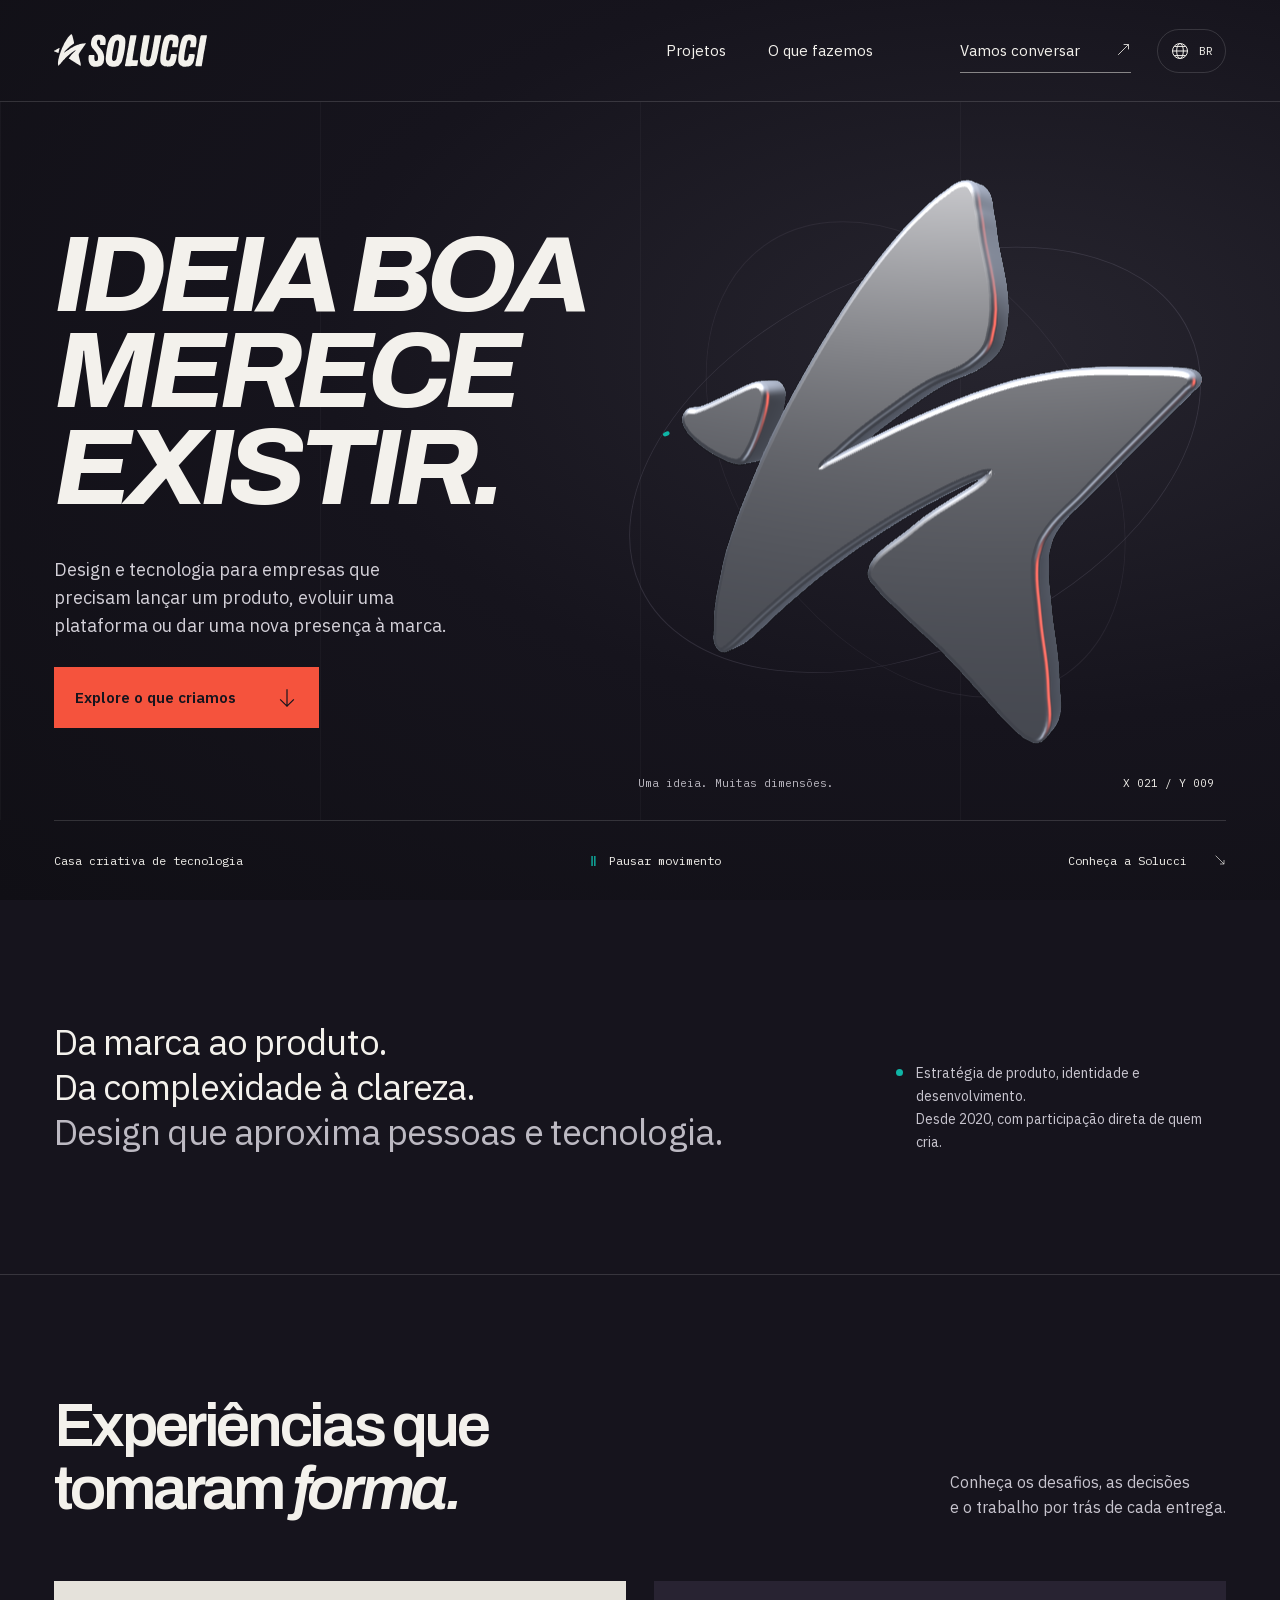
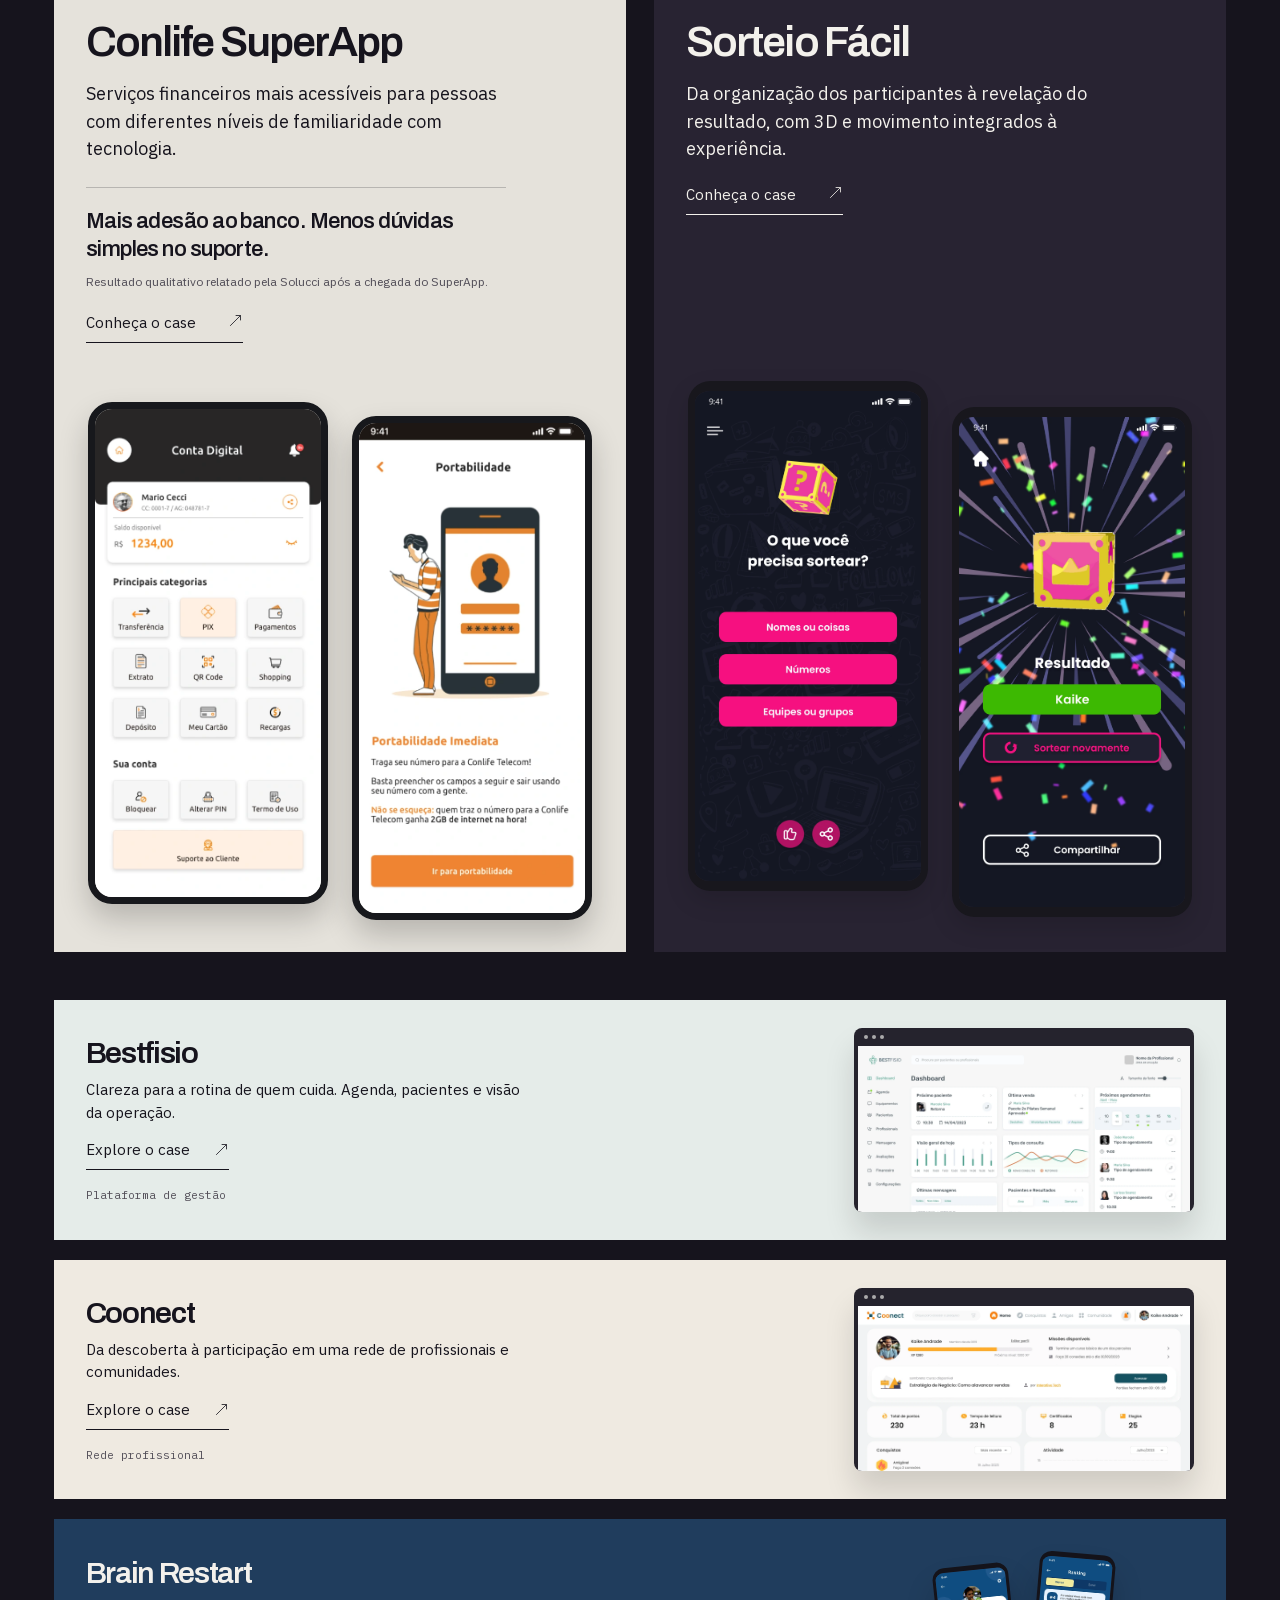
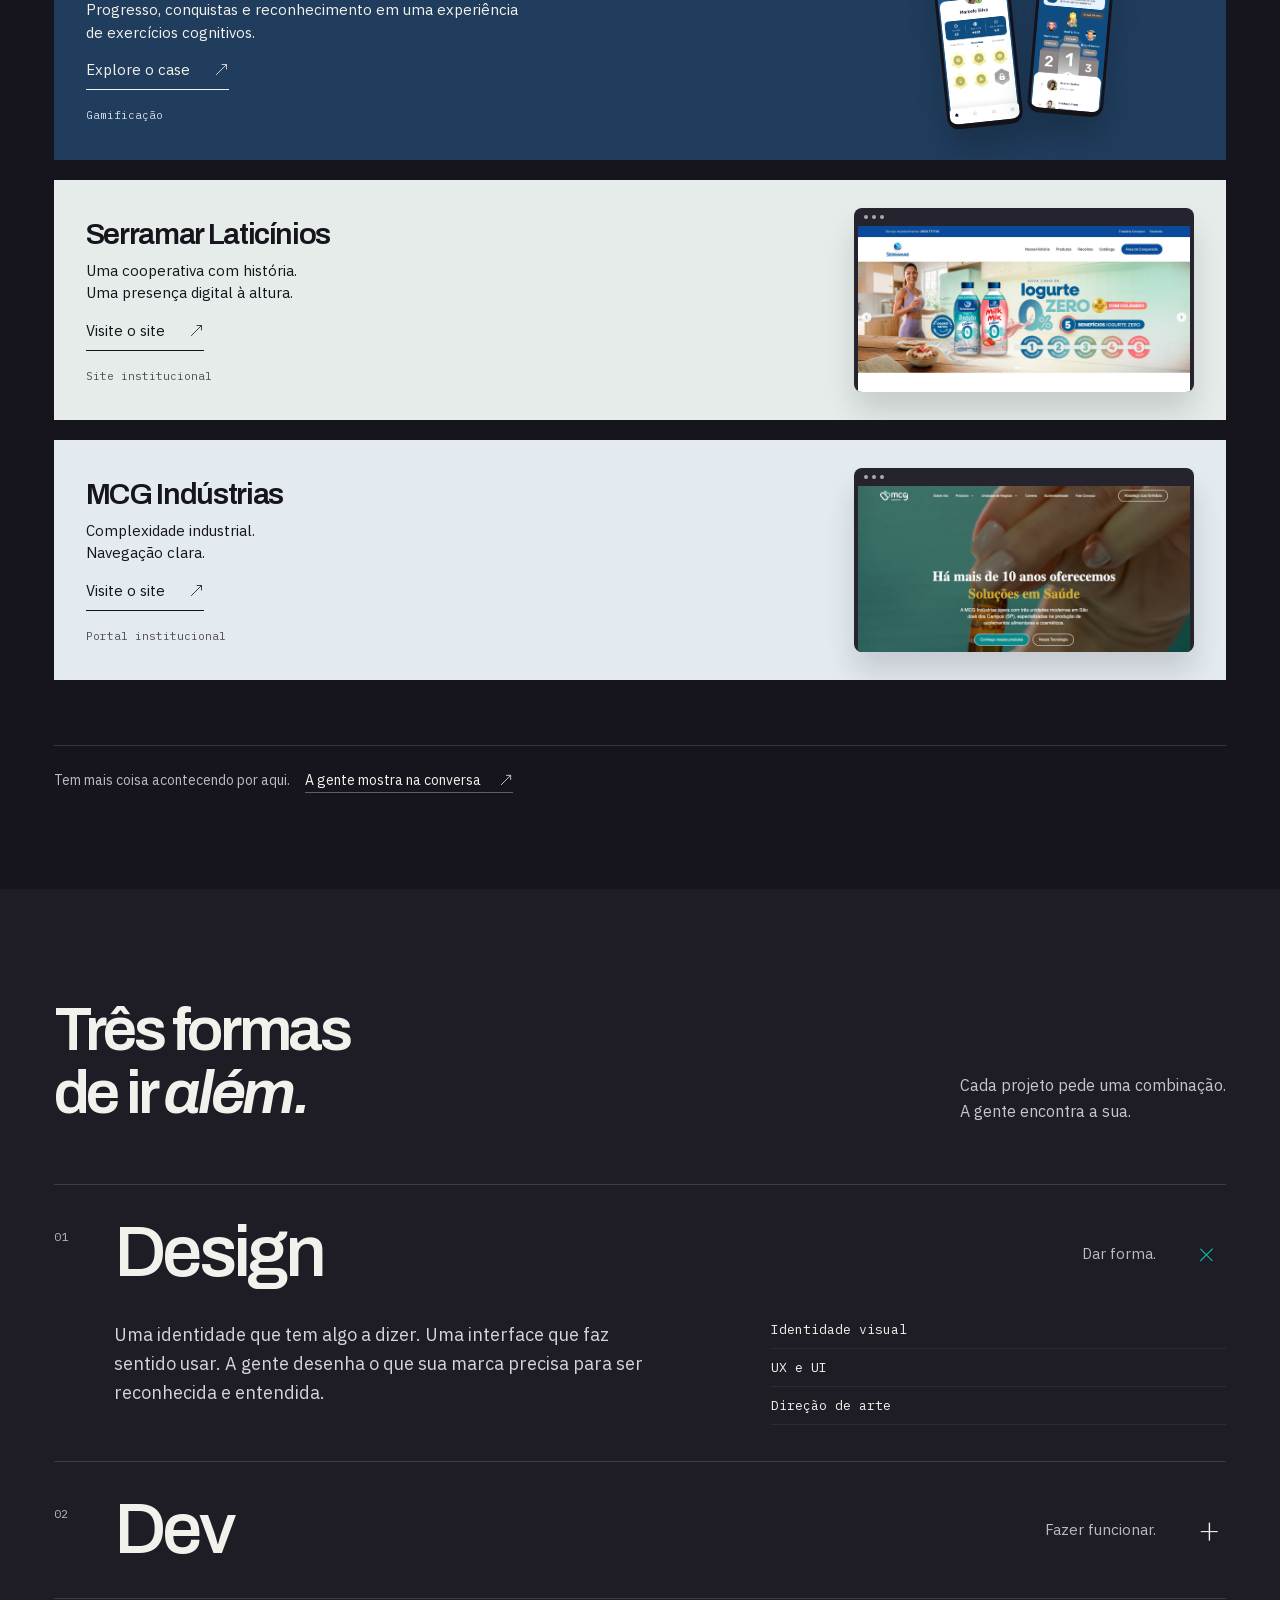
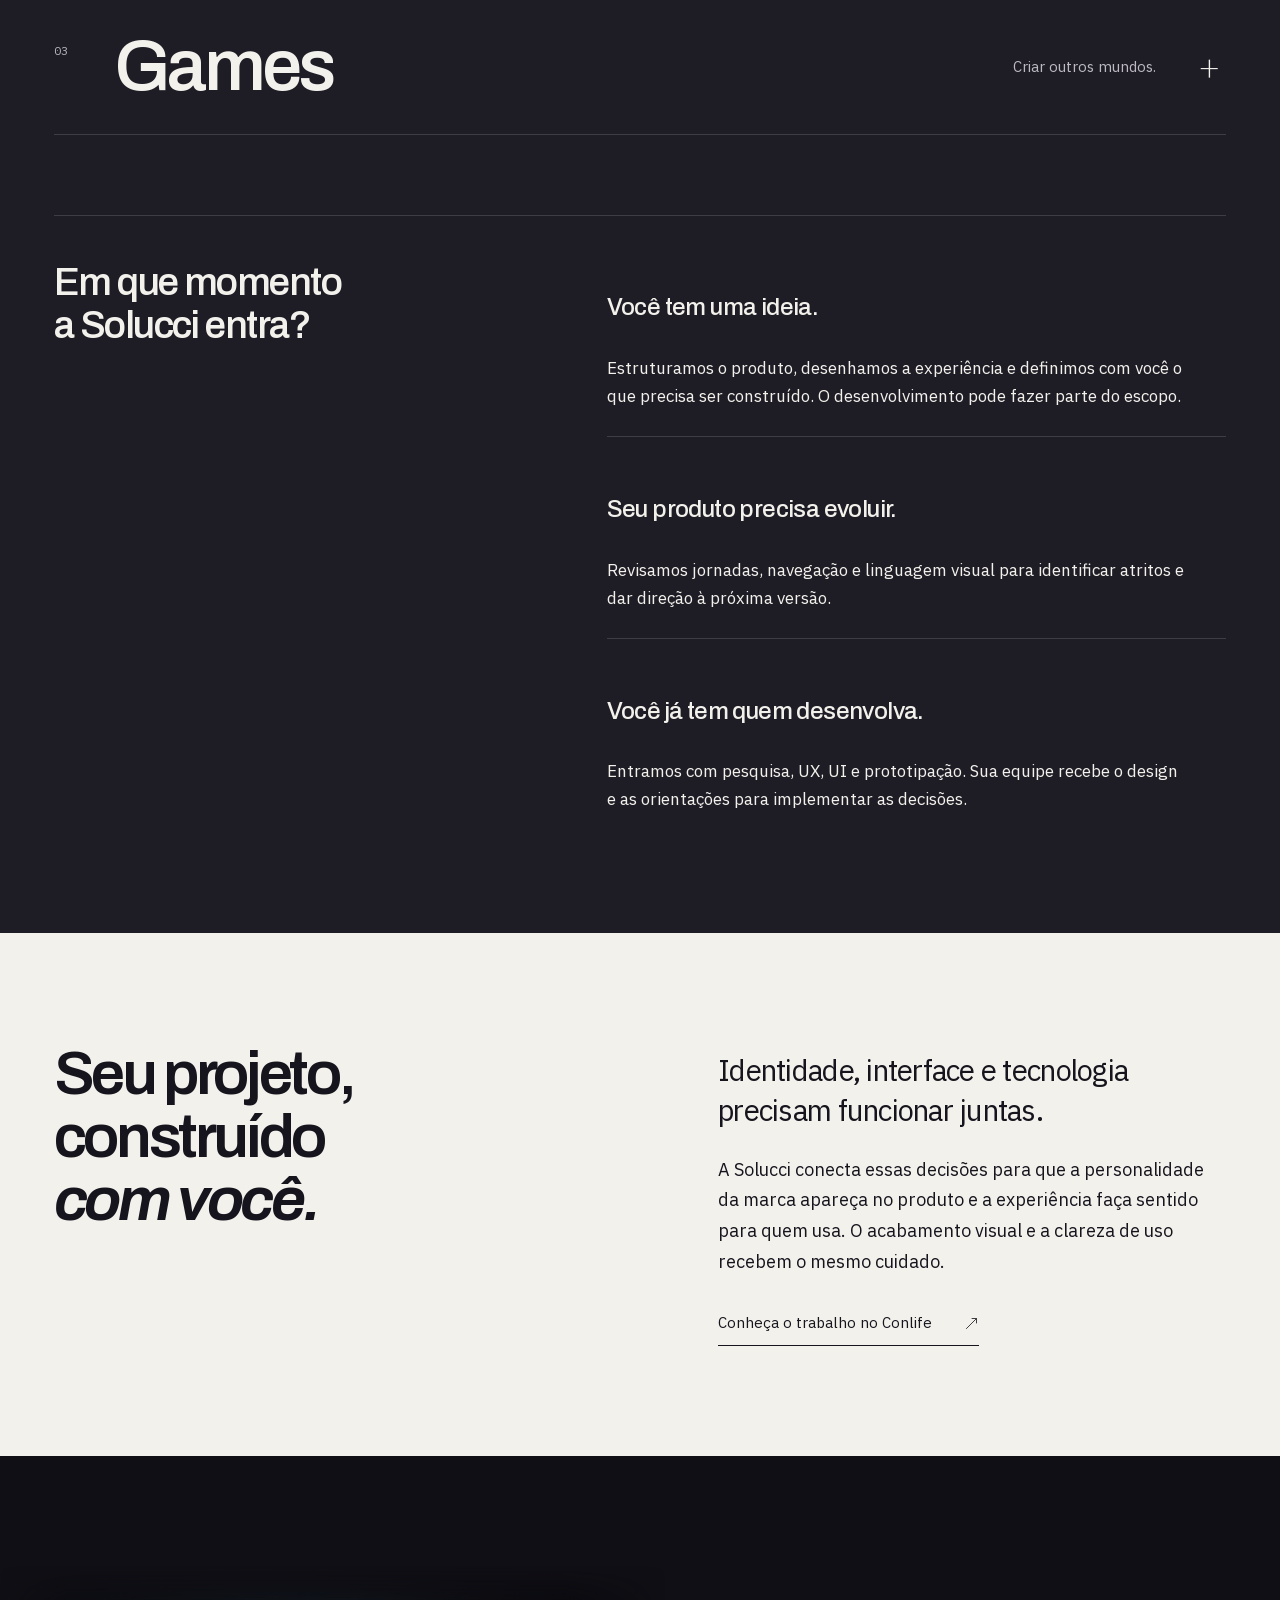
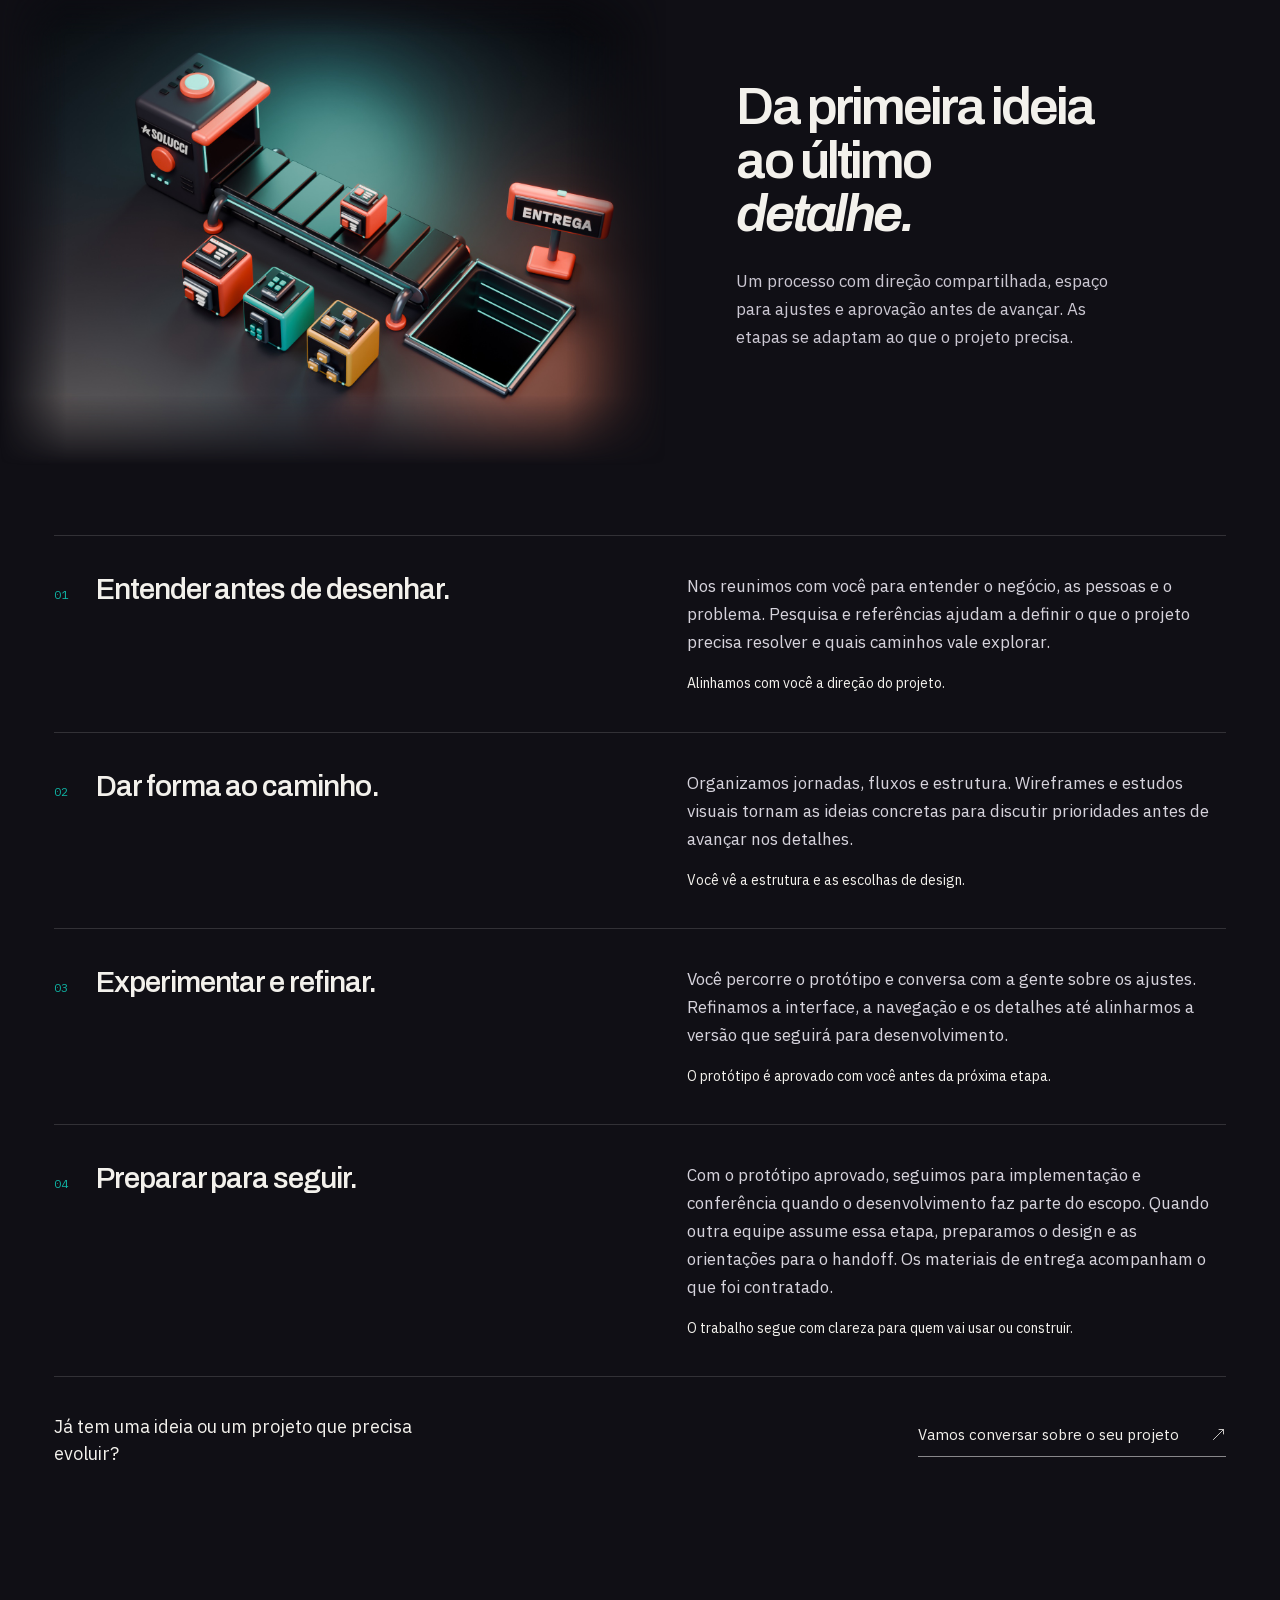
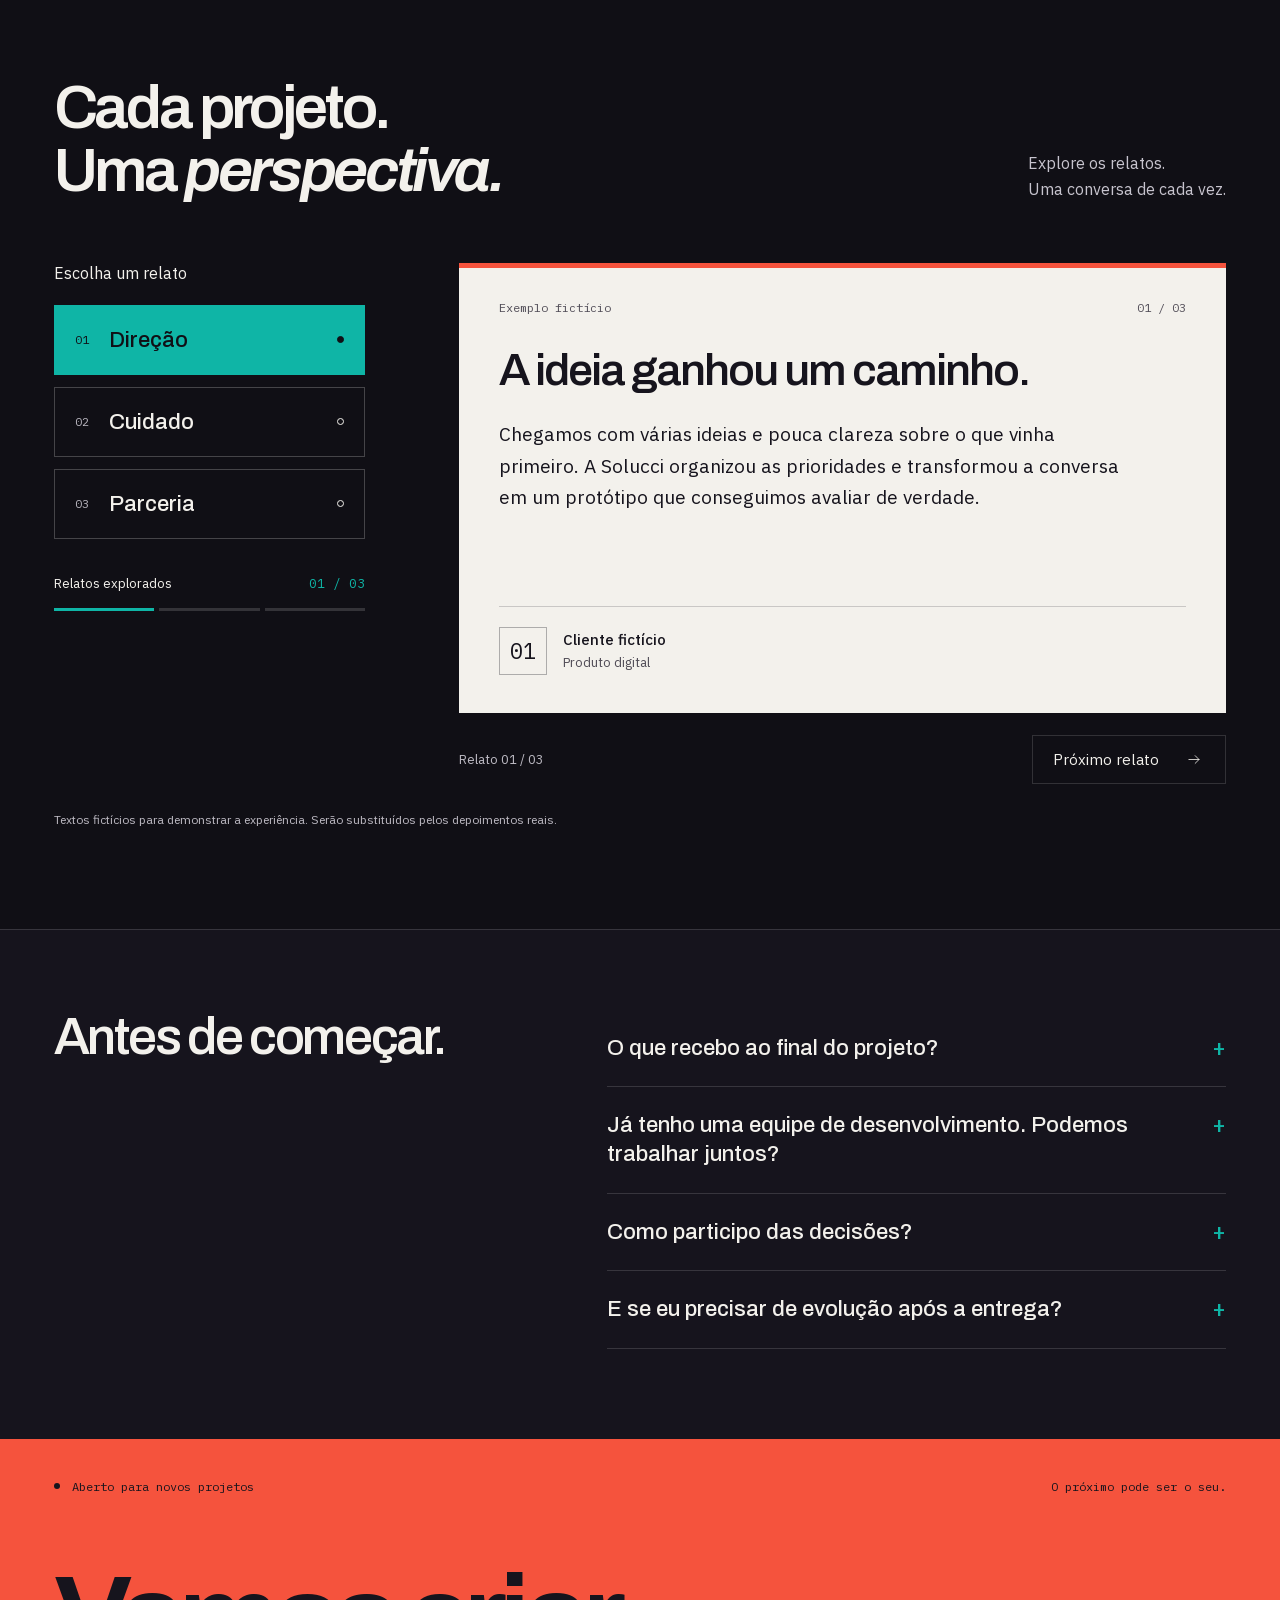
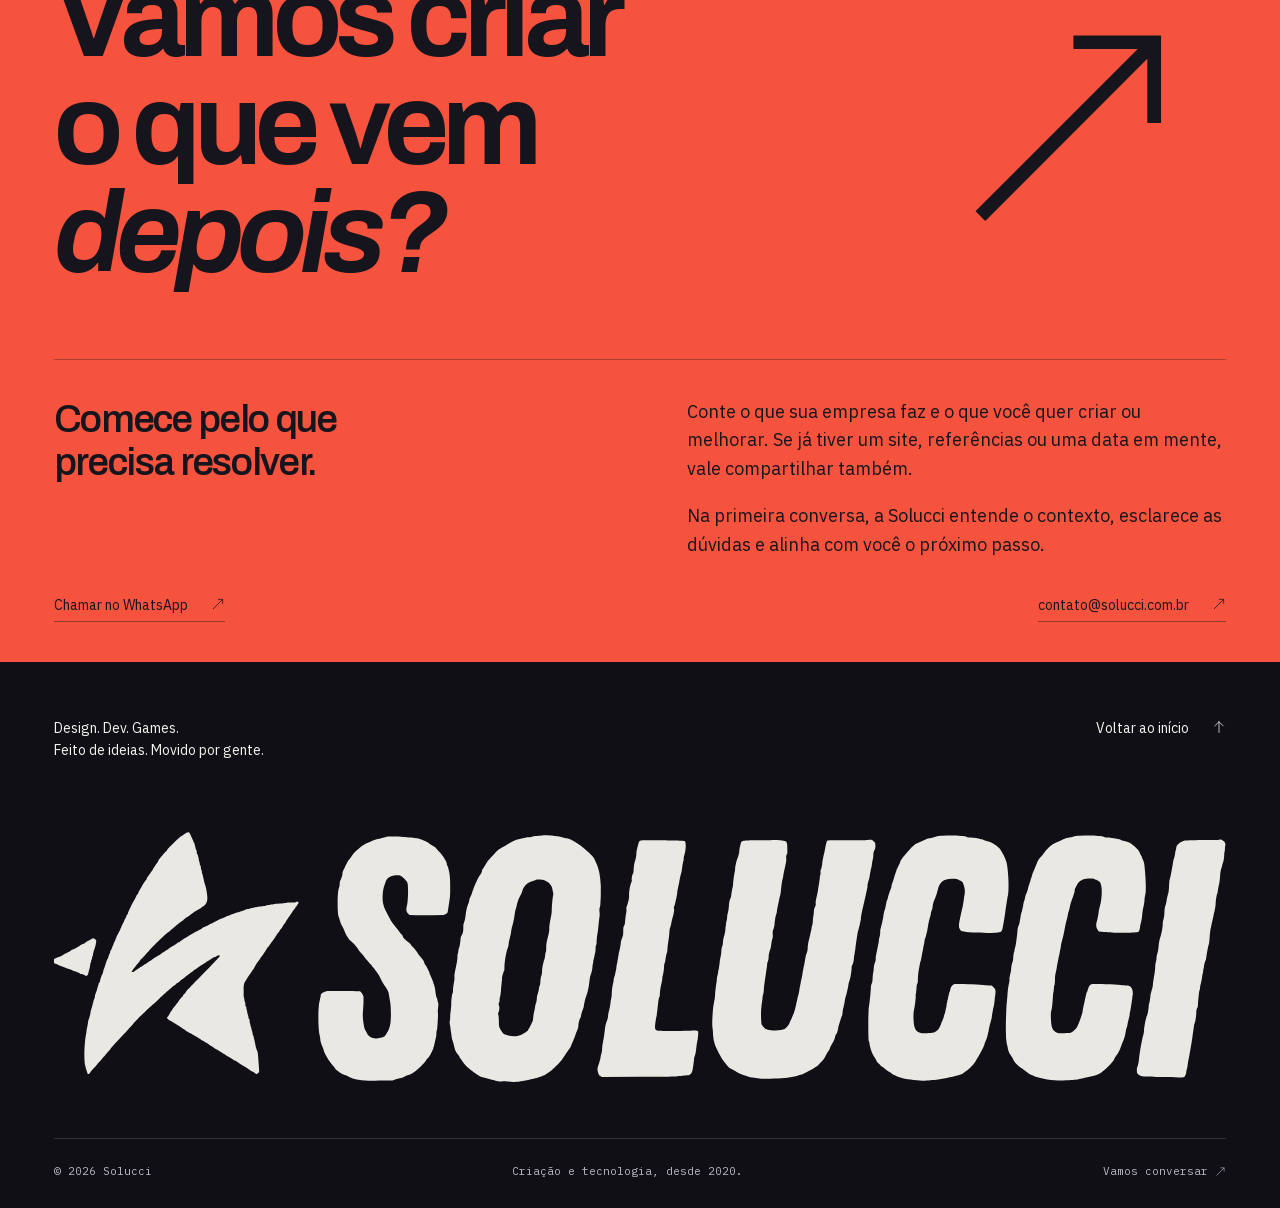
==== commit 675d7d72: "aproxima os cases do contato e deixa o seletor mais leve" ====
--- a/index.html
+++ b/index.html
@@ -11,7 +11,7 @@
 <link rel="apple-touch-icon" href="assets/apple-touch-icon.png">
 <link rel="preload" href="assets/fonts/Archivo-var-italic.woff2" as="font" type="font/woff2" crossorigin>
 <link rel="preload" href="assets/fonts/IBMPlexSans-var-normal.woff2" as="font" type="font/woff2" crossorigin>
-<link rel="stylesheet" href="css/site.css?v=cea76210d116">
+<link rel="stylesheet" href="css/site.css?v=838fe1ed4f7d">
 
 
 
@@ -19,7 +19,7 @@
 <script>document.documentElement.classList.add("js");</script>
 <script src="js/scene.js?v=6e5ed794754c" defer></script>
 <script src="js/site.js?v=28e19c8848ee" defer></script><script src="js/testimonials.js?v=d501ba700826" defer></script>
-<link rel="stylesheet" href="css/language.css?v=56a81ce5011c"><script src="js/locales/translations.js?v=9fa5099162e1" defer></script><script src="js/language.js?v=56857d51aaab" defer></script><link rel="canonical" href="https://solucci.com.br/"><meta property="og:title" content="Solucci · Design, desenvolvimento e jogos"><meta property="og:description" content="Design e tecnologia para lançar produtos, evoluir plataformas e criar marcas. Conheça os projetos e o processo da Solucci."><meta property="og:type" content="website"><meta property="og:url" content="https://solucci.com.br/"><meta property="og:locale" content="pt_BR"><meta property="og:site_name" content="Solucci"><meta property="og:image" content="https://solucci.com.br/assets/og-futuro.jpg"><meta property="og:image:width" content="1200"><meta property="og:image:height" content="630"><meta property="og:image:alt" content="Solucci. Ideia boa merece existir. Design, desenvolvimento e jogos."><meta name="twitter:card" content="summary_large_image"><meta name="twitter:image" content="https://solucci.com.br/assets/og-futuro.jpg"><script type="application/ld+json">{"@context": "https://schema.org", "@type": "Organization", "@id": "https://solucci.com.br/#solucci", "name": "Solucci", "url": "https://solucci.com.br/", "logo": "https://solucci.com.br/assets/logo.svg", "email": "contato@solucci.com.br", "telephone": "+5512981569832"}</script><meta name="google-site-verification" content="xMyYdeTd7bmb3XPDCyEFnlYQhnffKrZZ-9slcYJNjds"><script>
+<link rel="stylesheet" href="css/language.css?v=56a81ce5011c"><script src="js/locales/translations.js?v=d2462c45100b" defer></script><script src="js/language.js?v=e74c4bed5656" defer></script><script src="js/interest.js?v=975e9d2396b3" defer></script><link rel="canonical" href="https://solucci.com.br/"><meta property="og:title" content="Solucci · Design, desenvolvimento e jogos"><meta property="og:description" content="Design e tecnologia para lançar produtos, evoluir plataformas e criar marcas. Conheça os projetos e o processo da Solucci."><meta property="og:type" content="website"><meta property="og:url" content="https://solucci.com.br/"><meta property="og:locale" content="pt_BR"><meta property="og:site_name" content="Solucci"><meta property="og:image" content="https://solucci.com.br/assets/og-futuro.jpg"><meta property="og:image:width" content="1200"><meta property="og:image:height" content="630"><meta property="og:image:alt" content="Solucci. Ideia boa merece existir. Design, desenvolvimento e jogos."><meta name="twitter:card" content="summary_large_image"><meta name="twitter:image" content="https://solucci.com.br/assets/og-futuro.jpg"><script type="application/ld+json">{"@context": "https://schema.org", "@type": "Organization", "@id": "https://solucci.com.br/#solucci", "name": "Solucci", "url": "https://solucci.com.br/", "logo": "https://solucci.com.br/assets/logo.svg", "email": "contato@solucci.com.br", "telephone": "+5512981569832"}</script><meta name="google-site-verification" content="xMyYdeTd7bmb3XPDCyEFnlYQhnffKrZZ-9slcYJNjds"><script>
 if (location.hostname === 'solucci.com.br' || location.hostname === 'www.solucci.com.br') {
   window.dataLayer = window.dataLayer || [];
   function gtag(){dataLayer.push(arguments);}
@@ -79,6 +79,7 @@
 </ol>
 <div class="process-contact"><p>Já tem uma ideia ou um projeto que precisa evoluir?</p><a class="text-link" href="#contato">Vamos conversar sobre o seu projeto <svg class="arrow-icon" viewBox="0 0 24 24" aria-hidden="true"><path d="M4 20 19.5 4.5M13 4h7v7"/></svg></a></div></section>
 <section class="testimonials section-pad" id="depoimentos" aria-labelledby="testimonials-title"><div class="section-heading"><h2 id="testimonials-title">Cada projeto.<br>Uma <i>perspectiva.</i></h2><p>Explore os relatos.<br>Uma conversa de cada vez.</p></div><div class="testimonial-console"><div class="testimonial-navigation" hidden><p class="collection-label">Escolha um relato</p><div class="testimonial-picks" role="group" aria-label="Selecionar depoimento"><button type="button" data-testimonial="0" aria-controls="testimonial-0" aria-pressed="true"><span class="pick-number">01</span><span>Direção</span><span class="pick-seen" aria-hidden="true"></span></button><button type="button" data-testimonial="1" aria-controls="testimonial-1" aria-pressed="false"><span class="pick-number">02</span><span>Cuidado</span><span class="pick-seen" aria-hidden="true"></span></button><button type="button" data-testimonial="2" aria-controls="testimonial-2" aria-pressed="false"><span class="pick-number">03</span><span>Parceria</span><span class="pick-seen" aria-hidden="true"></span></button></div><div class="collection-progress"><span>Relatos explorados</span><strong data-testimonial-progress data-no-translate>01 / 03</strong><div class="collection-track" aria-hidden="true"><span></span><span></span><span></span></div></div></div><div class="testimonial-stage" tabindex="0" aria-label="Depoimento. Use as setas do teclado para navegar."><article class="testimonial-card" id="testimonial-0"><div class="testimonial-card-top"><span>Exemplo fictício</span><span data-no-translate>01 / 03</span></div><h3>A ideia ganhou um caminho.</h3><blockquote><p>Chegamos com várias ideias e pouca clareza sobre o que vinha primeiro. A Solucci organizou as prioridades e transformou a conversa em um protótipo que conseguimos avaliar de verdade.</p></blockquote><div class="testimonial-credit"><span class="testimonial-monogram" aria-hidden="true" data-no-translate>01</span><div><strong>Cliente fictício</strong><span>Produto digital</span></div></div></article><article class="testimonial-card" id="testimonial-1"><div class="testimonial-card-top"><span>Exemplo fictício</span><span data-no-translate>02 / 03</span></div><h3>O detalhe fez diferença.</h3><blockquote><p>Os ajustes não ficaram só na aparência. Cada conversa ajudou a deixar as telas mais claras e a experiência mais próxima do que imaginávamos.</p></blockquote><div class="testimonial-credit"><span class="testimonial-monogram" aria-hidden="true" data-no-translate>02</span><div><strong>Cliente fictício</strong><span>Experiência e interface</span></div></div></article><article class="testimonial-card" id="testimonial-2"><div class="testimonial-card-top"><span>Exemplo fictício</span><span data-no-translate>03 / 03</span></div><h3>Nosso time conseguiu seguir.</h3><blockquote><p>Já tínhamos uma equipe de desenvolvimento. Receber o design com os fluxos e as decisões explicadas deu uma referência concreta para a implementação.</p></blockquote><div class="testimonial-credit"><span class="testimonial-monogram" aria-hidden="true" data-no-translate>03</span><div><strong>Cliente fictício</strong><span>Design para desenvolvimento</span></div></div></article><div class="testimonial-controls" hidden><p class="testimonial-status" role="status" aria-live="polite"><span>Relato</span> <span data-testimonial-current data-no-translate>01 / 03</span></p><button type="button" class="testimonial-next">Próximo relato <svg class="arrow-icon" viewBox="0 0 24 24" aria-hidden="true"><path d="M4 12h16m-6-6 6 6-6 6"/></svg></button></div></div></div><p class="testimonial-demo-note">Textos fictícios para demonstrar a experiência. Serão substituídos pelos depoimentos reais.</p></section>
+<section class="project-faq section-pad" aria-labelledby="faq-title"><h2 id="faq-title">Antes de começar.</h2><div class="faq-questions"><details><summary>O que recebo ao final do projeto?</summary><p>Os entregáveis dependem do escopo contratado. No design de produto, podem incluir fluxos, interfaces, protótipo e orientações para implementação. Quando o desenvolvimento está no escopo, a entrega inclui a implementação e sua conferência.</p></details><details><summary>Já tenho uma equipe de desenvolvimento. Podemos trabalhar juntos?</summary><p>Sim. A Solucci pode cuidar da pesquisa, da experiência e do design, preparando os materiais e as orientações para sua equipe implementar. Essa divisão é alinhada no escopo do projeto.</p></details><details><summary>Como participo das decisões?</summary><p>Você participa do alinhamento da direção e avalia a estrutura e o protótipo. Os ajustes são discutidos com a Solucci antes da aprovação da versão que segue para desenvolvimento ou entrega à equipe responsável.</p></details><details><summary>E se eu precisar de evolução após a entrega?</summary><p>Traga essa necessidade para a conversa inicial. Evolução, manutenção e suporte precisam ter seu alcance definido na proposta; não são uma extensão automática de qualquer projeto.</p></details></div></section>
 <section class="contact section-pad" id="contato" aria-labelledby="contact-title"><div class="contact-top"><span class="availability"><span aria-hidden="true"></span>Aberto para novos projetos</span><span>O próximo pode ser o seu.</span></div><div class="contact-main"><h2 id="contact-title">Vamos criar<br>o que vem<br><i>depois?</i></h2><a class="contact-arrow" href="https://wa.me/5512981569832?text=Oi%2C%20Solucci.%20Quero%20conversar%20sobre%20um%20projeto." target="_blank" rel="noopener noreferrer" aria-label="Conversar com a Solucci pelo WhatsApp, abre em outra aba"><svg class="arrow-icon" viewBox="0 0 24 24" aria-hidden="true" focusable="false"><path d="M4 20 19.5 4.5M13 4h7v7"/></svg></a></div><div class="contact-guide"><h3>Comece pelo que<br>precisa resolver.</h3><div><p>Conte o que sua empresa faz e o que você quer criar ou melhorar. Se já tiver um site, referências ou uma data em mente, vale compartilhar também.</p><p>Na primeira conversa, a Solucci entende o contexto, esclarece as dúvidas e alinha com você o próximo passo.</p></div></div><div class="contact-bottom"><a href="https://wa.me/5512981569832?text=Oi%2C%20Solucci.%20Quero%20conversar%20sobre%20um%20projeto." target="_blank" rel="noopener noreferrer">Chamar no WhatsApp <span aria-hidden="true"><svg class="arrow-icon" viewBox="0 0 24 24" aria-hidden="true" focusable="false"><path d="M4 20 19.5 4.5M13 4h7v7"/></svg></span></a><a href="mailto:contato@solucci.com.br">contato@solucci.com.br <span aria-hidden="true"><svg class="arrow-icon" viewBox="0 0 24 24" aria-hidden="true" focusable="false"><path d="M4 20 19.5 4.5M13 4h7v7"/></svg></span></a></div></section>
 </main>
 <footer class="footer section-pad"><div class="footer-top"><p>Design. Dev. Games.<br>Feito de ideias. Movido por gente.</p><a href="#inicio">Voltar ao início <span aria-hidden="true"><svg class="arrow-icon" viewBox="0 0 24 24" aria-hidden="true" focusable="false"><path d="M12 21V3M5 10l7-7 7 7"/></svg></span></a></div><img class="footer-logo" src="assets/logo.svg" alt="Solucci" width="1000" height="205" loading="lazy"><div class="footer-bottom"><span>© <span id="year">2026</span> Solucci</span><span>Criação e tecnologia, desde 2020.</span><a href="mailto:contato@solucci.com.br">Vamos conversar <svg class="arrow-icon" viewBox="0 0 24 24" aria-hidden="true" focusable="false"><path d="M4 20 19.5 4.5M13 4h7v7"/></svg></a></div></footer>
--- a/css/site.css
+++ b/css/site.css
@@ -58,3 +58,5 @@
 @media(prefers-reduced-motion:reduce){.testimonial-picks button{transition:none;transform:none}}html[data-motion=paused] .testimonial-picks button{transition:none;transform:none}
 @media(max-width:360px){.testimonial-picks button{font-size:14px;padding-inline:8px}.testimonial-controls{flex-wrap:wrap}.testimonial-status{white-space:nowrap}.testimonial-next{margin-left:auto}}
 .testimonial-navigation[hidden],.testimonial-controls[hidden]{display:none}
+.project-faq{display:grid;grid-template-columns:1fr 1.35fr;gap:8%;padding-top:80px;padding-bottom:90px;border-top:1px solid var(--line)}.project-faq h2,.case-contact h2{font:550 clamp(34px,4vw,60px)/1.08 Archivo,sans-serif;letter-spacing:-.045em}.faq-questions details{border-bottom:1px solid var(--line)}.faq-questions summary{padding:24px 36px 24px 0;position:relative;cursor:pointer;font:500 22px/1.3 Archivo,sans-serif;list-style:none}.faq-questions summary::-webkit-details-marker{display:none}.faq-questions summary::after{content:'+';position:absolute;right:0;top:24px;color:var(--teal)}.faq-questions details[open] summary::after{content:'×'}.faq-questions p{font-size:17px;line-height:1.65;color:var(--bone);max-width:620px;padding:10px 24px 26px 0}.faq-questions summary:focus-visible{outline:2px solid var(--teal);outline-offset:5px}.case-contact{border-top:1px solid var(--line);padding-top:60px;padding-bottom:60px;display:grid;grid-template-columns:1.4fr 1fr;gap:8%;align-items:center}.case-contact h2{max-width:780px}.case-contact .text-link{justify-self:end}
+@media(max-width:760px){.project-faq{grid-template-columns:1fr;gap:24px;padding-top:50px;padding-bottom:55px}.faq-questions summary{font-size:20px}.faq-questions p{font-size:16px}.case-contact{grid-template-columns:1fr;gap:28px;padding-top:40px;padding-bottom:40px}.case-contact .text-link{justify-self:start;font-size:17px}}
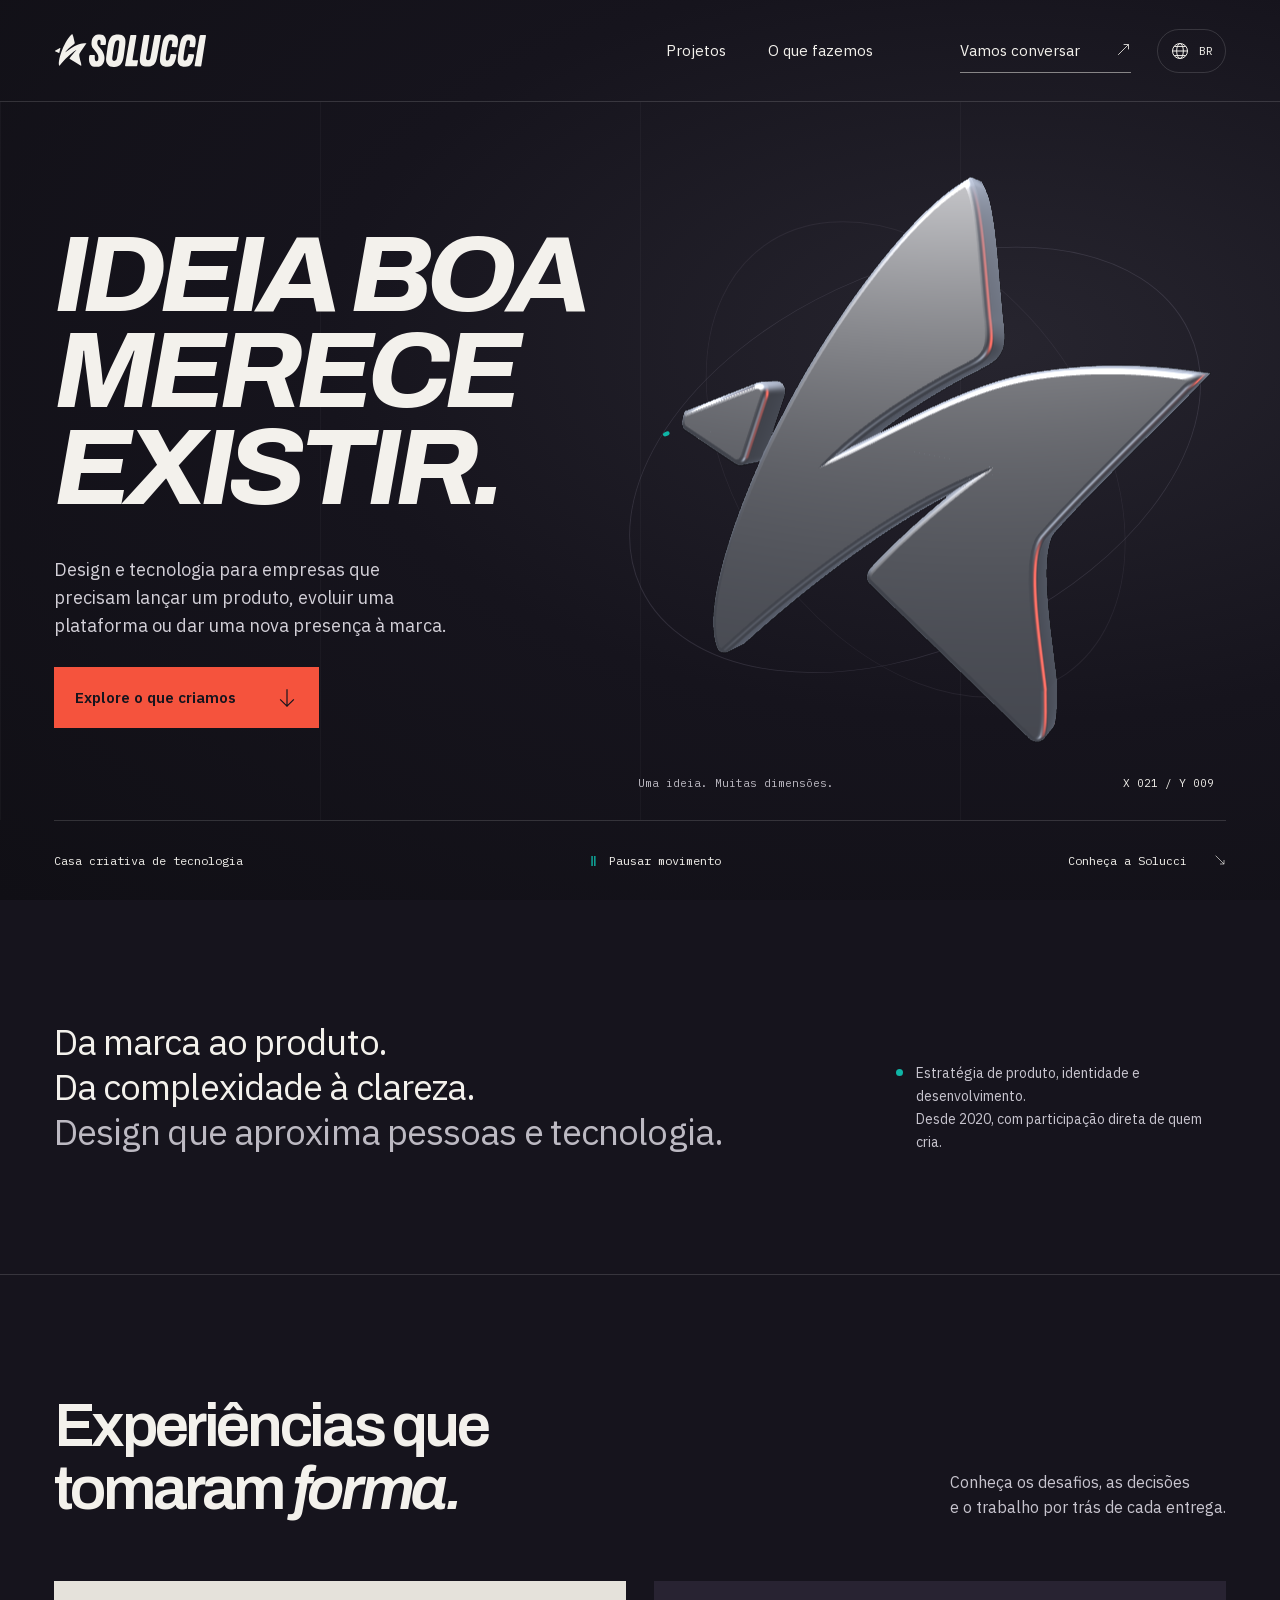
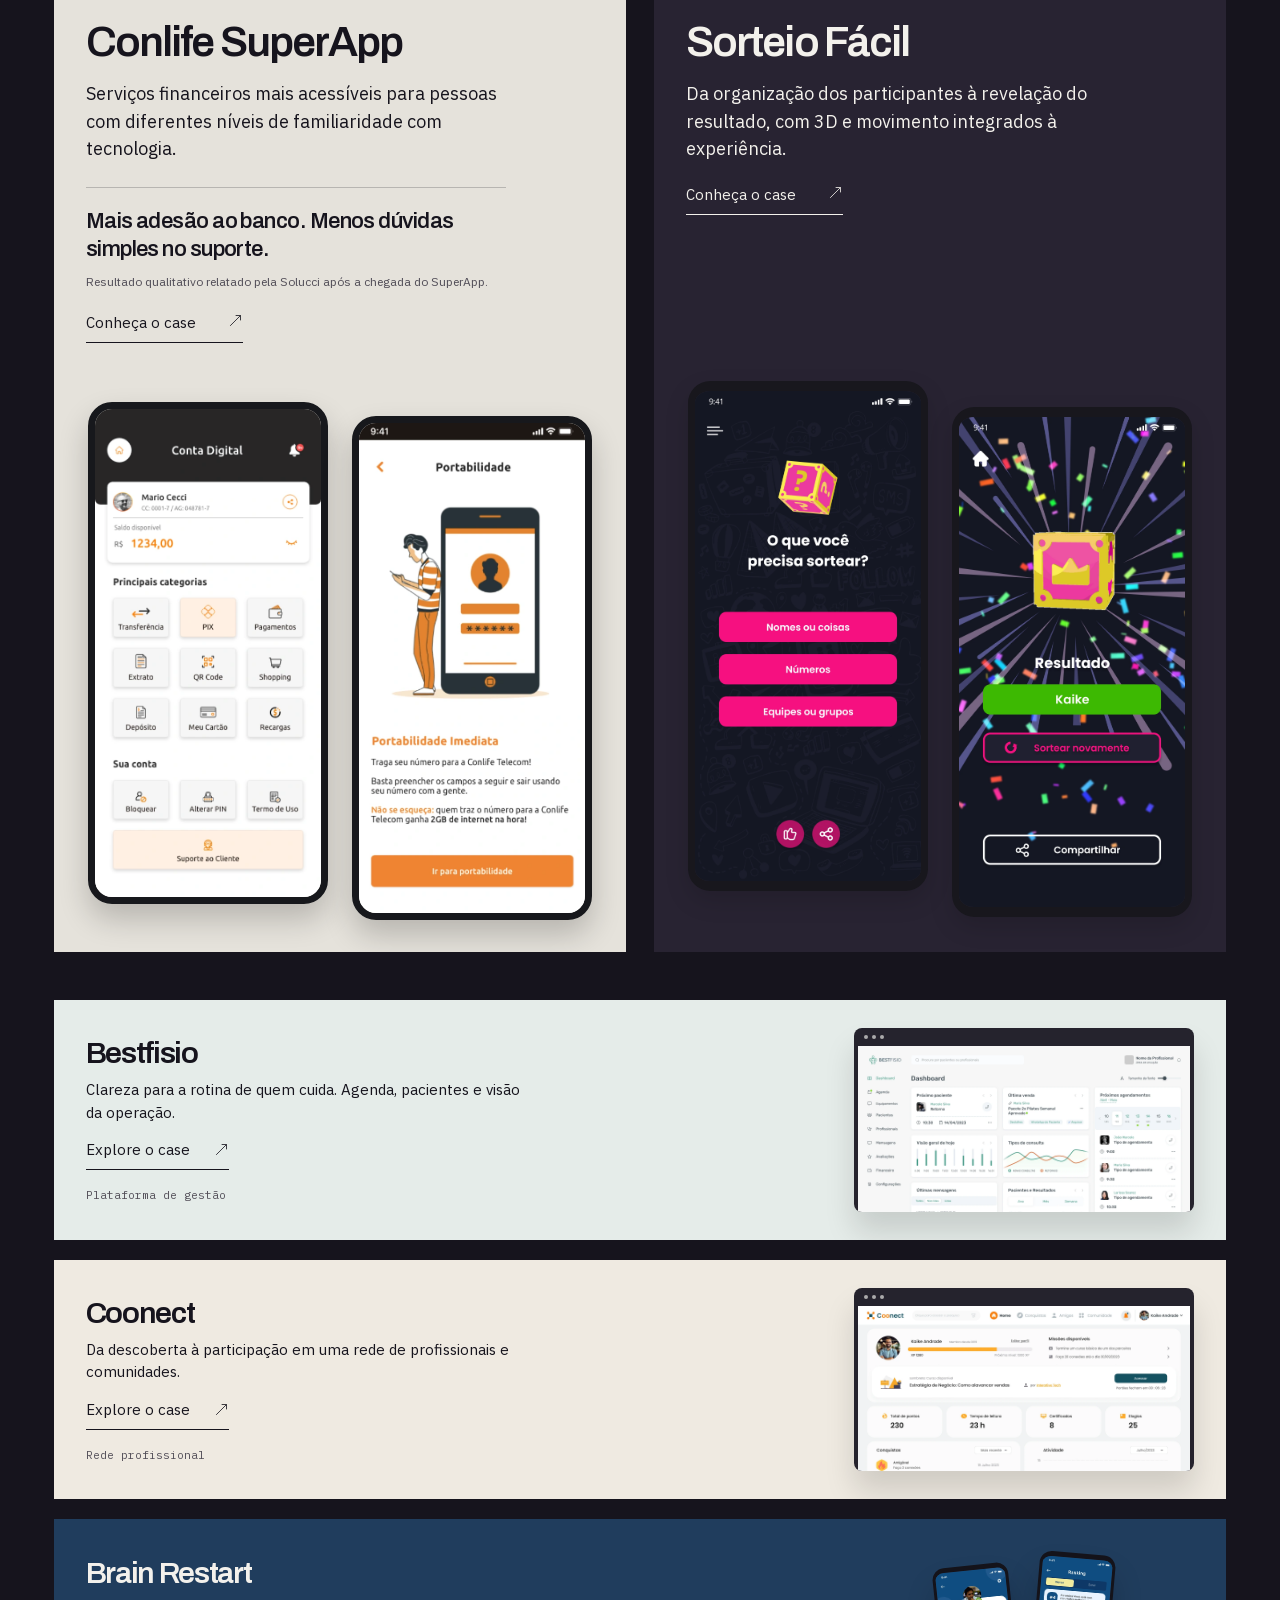
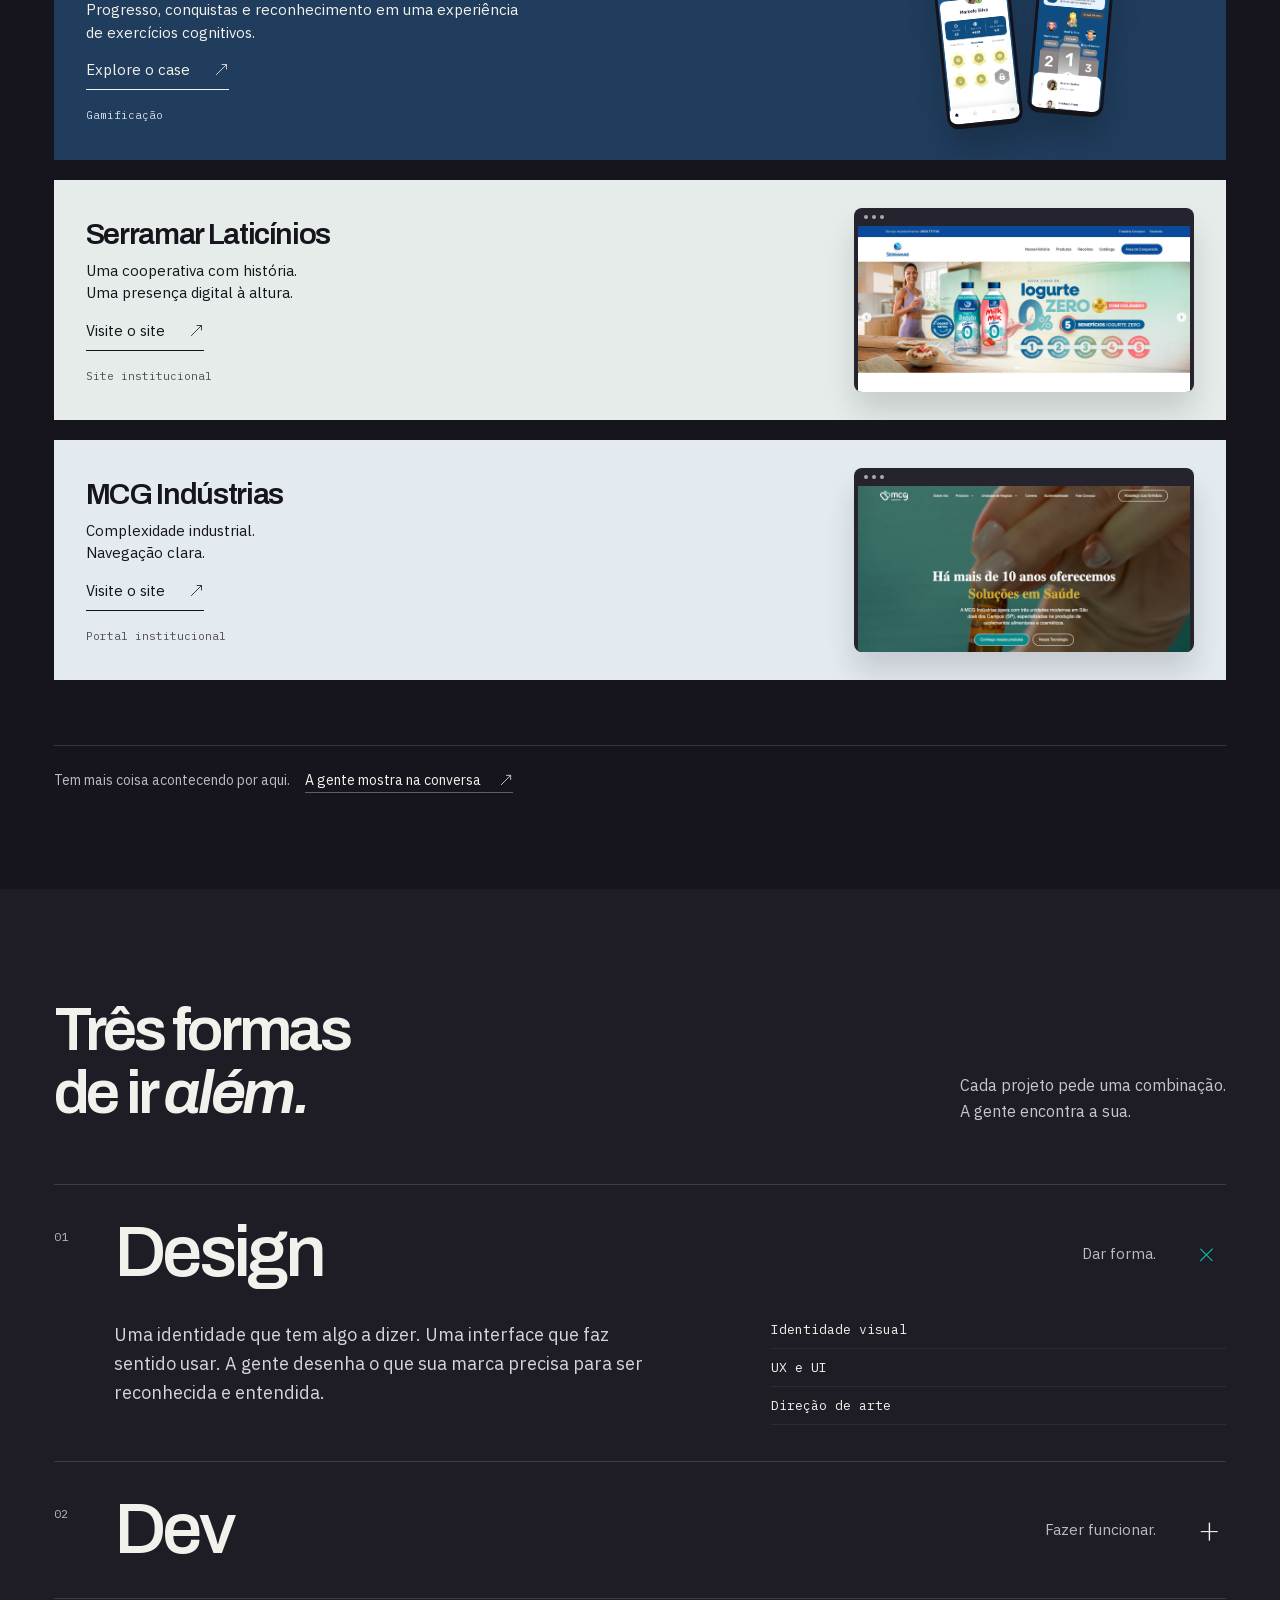
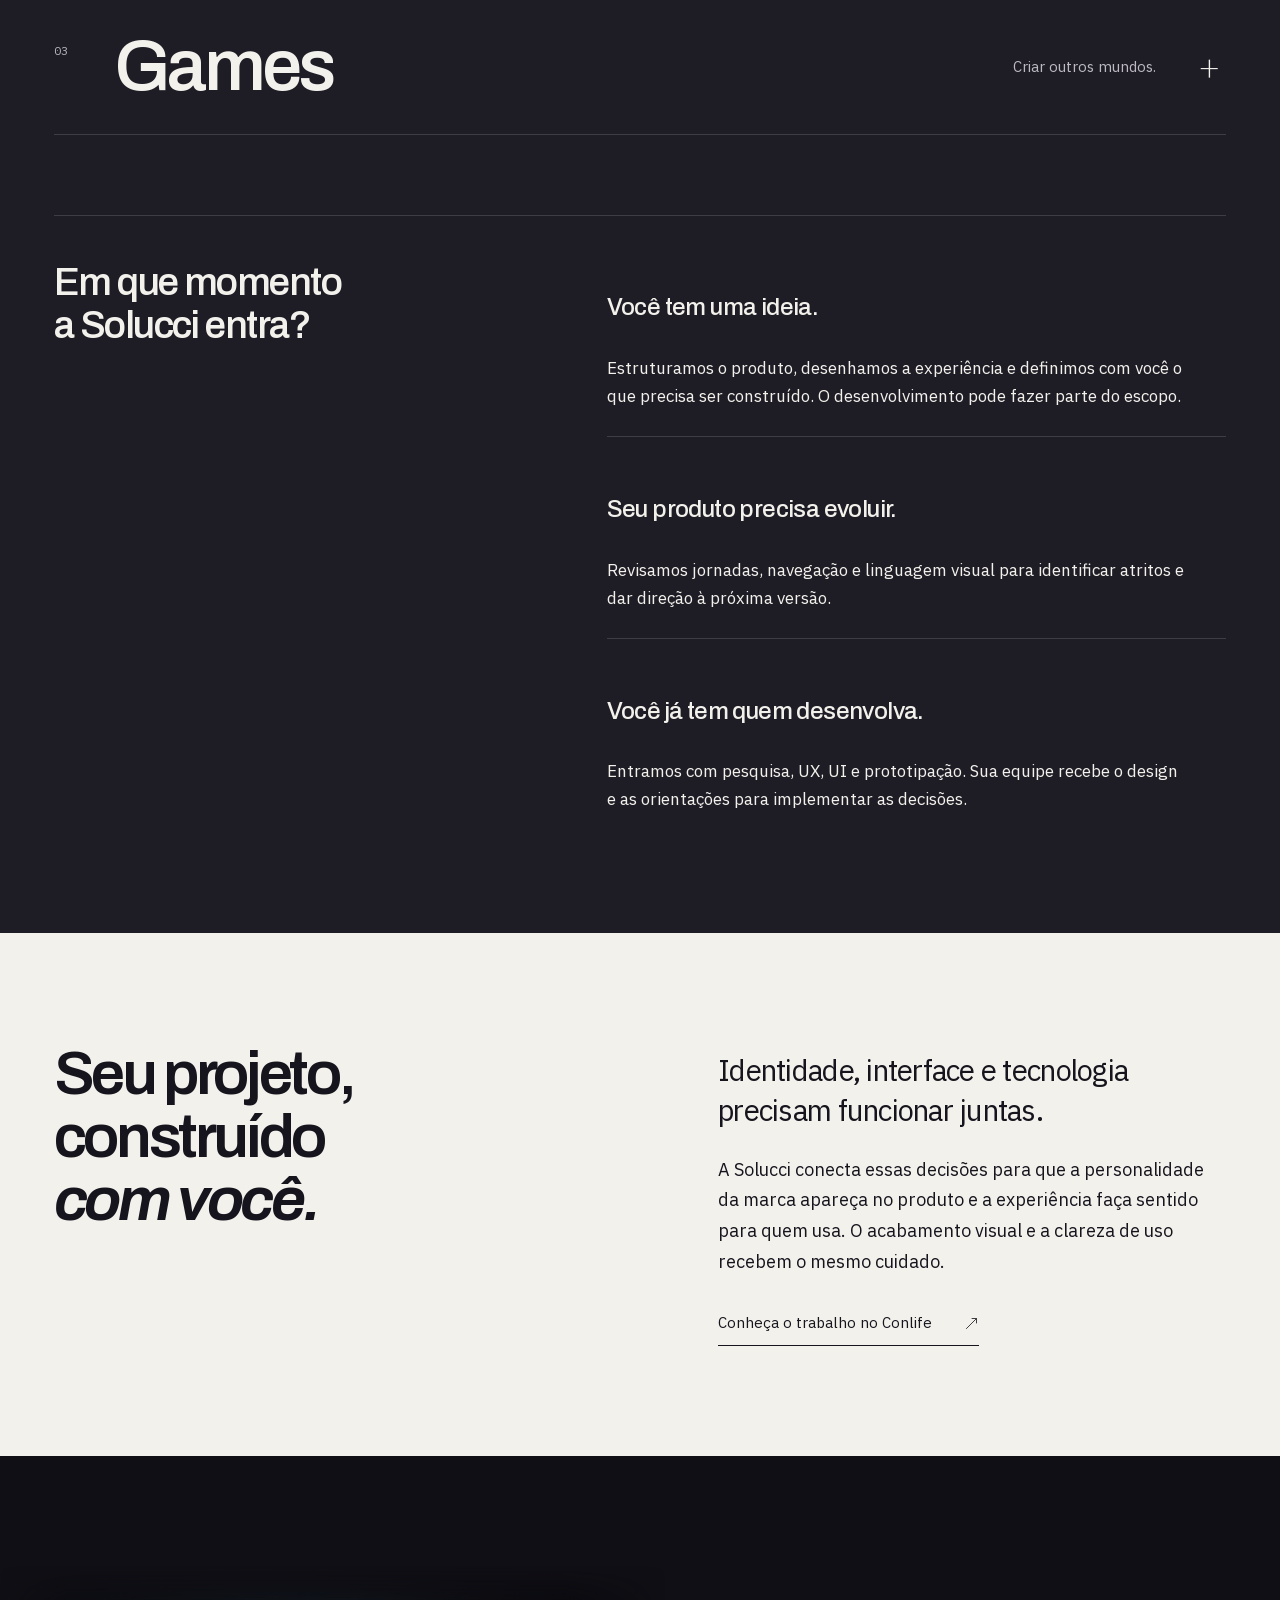
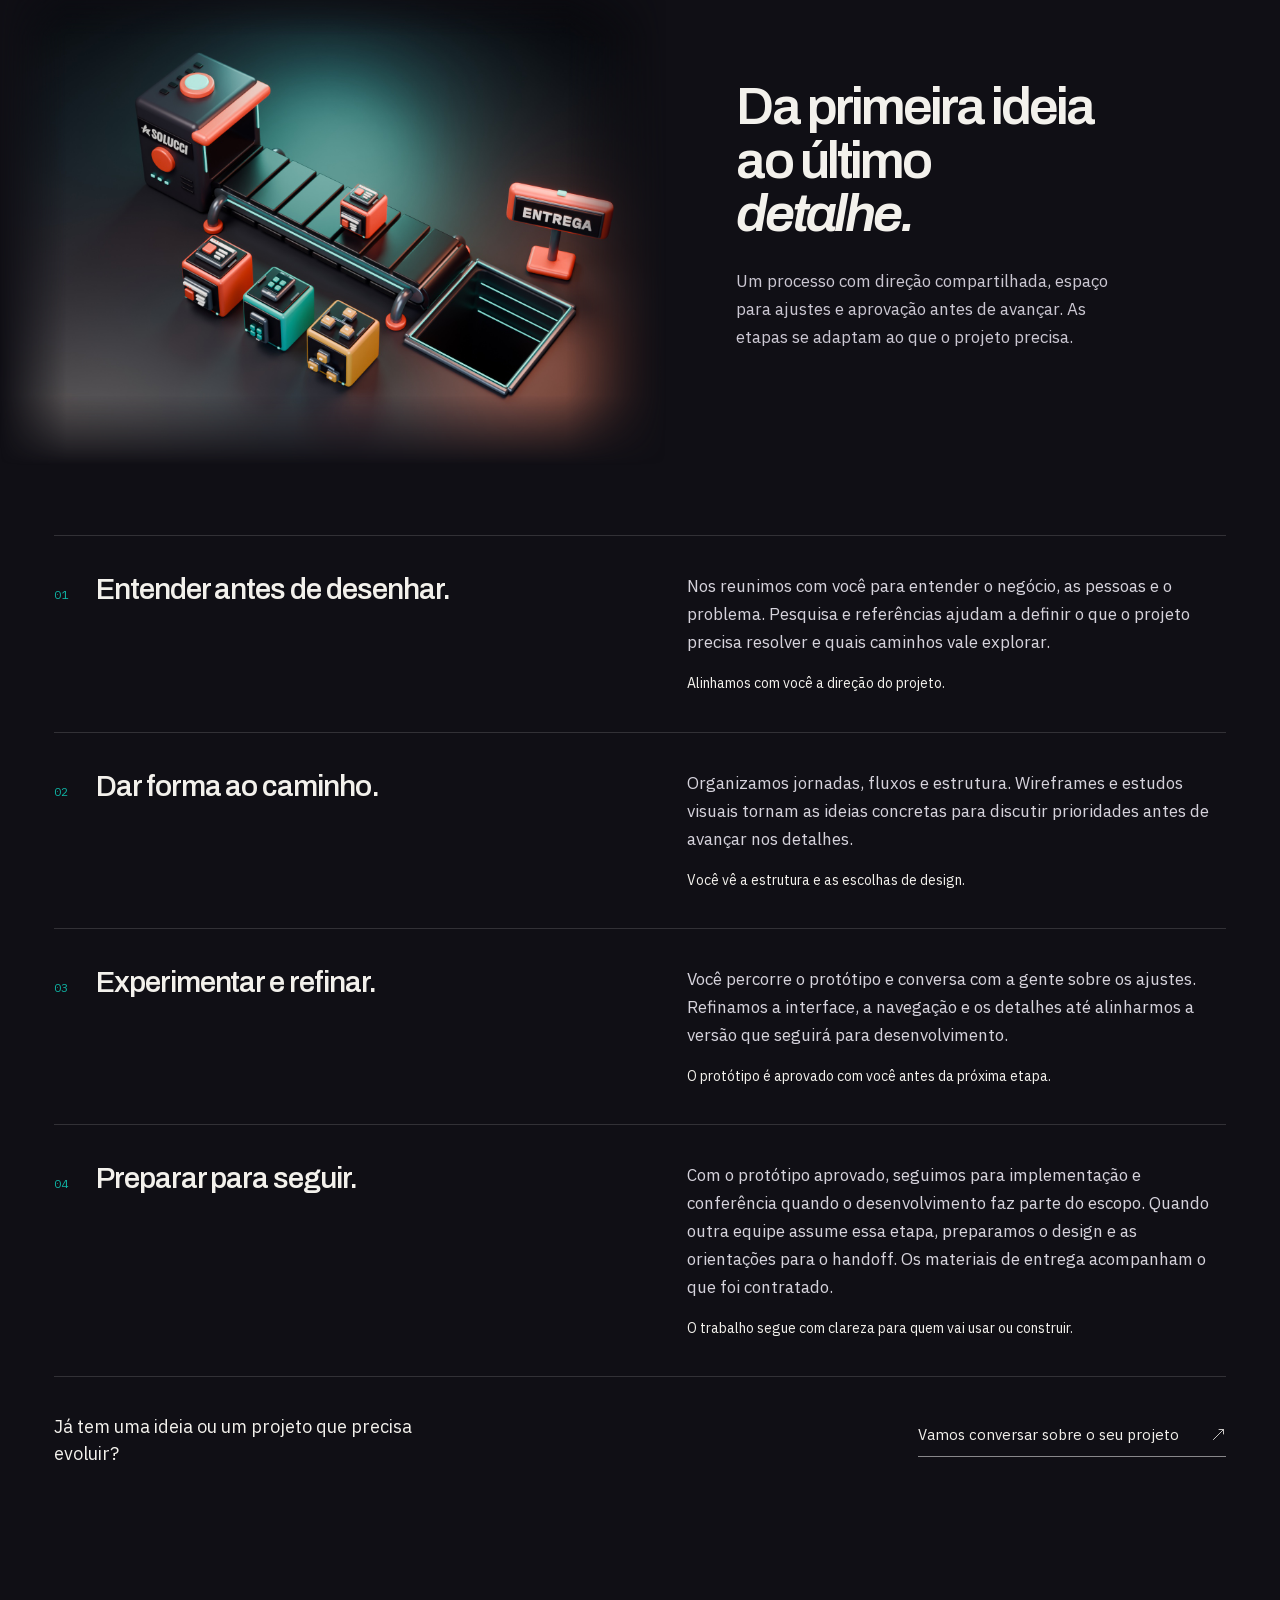
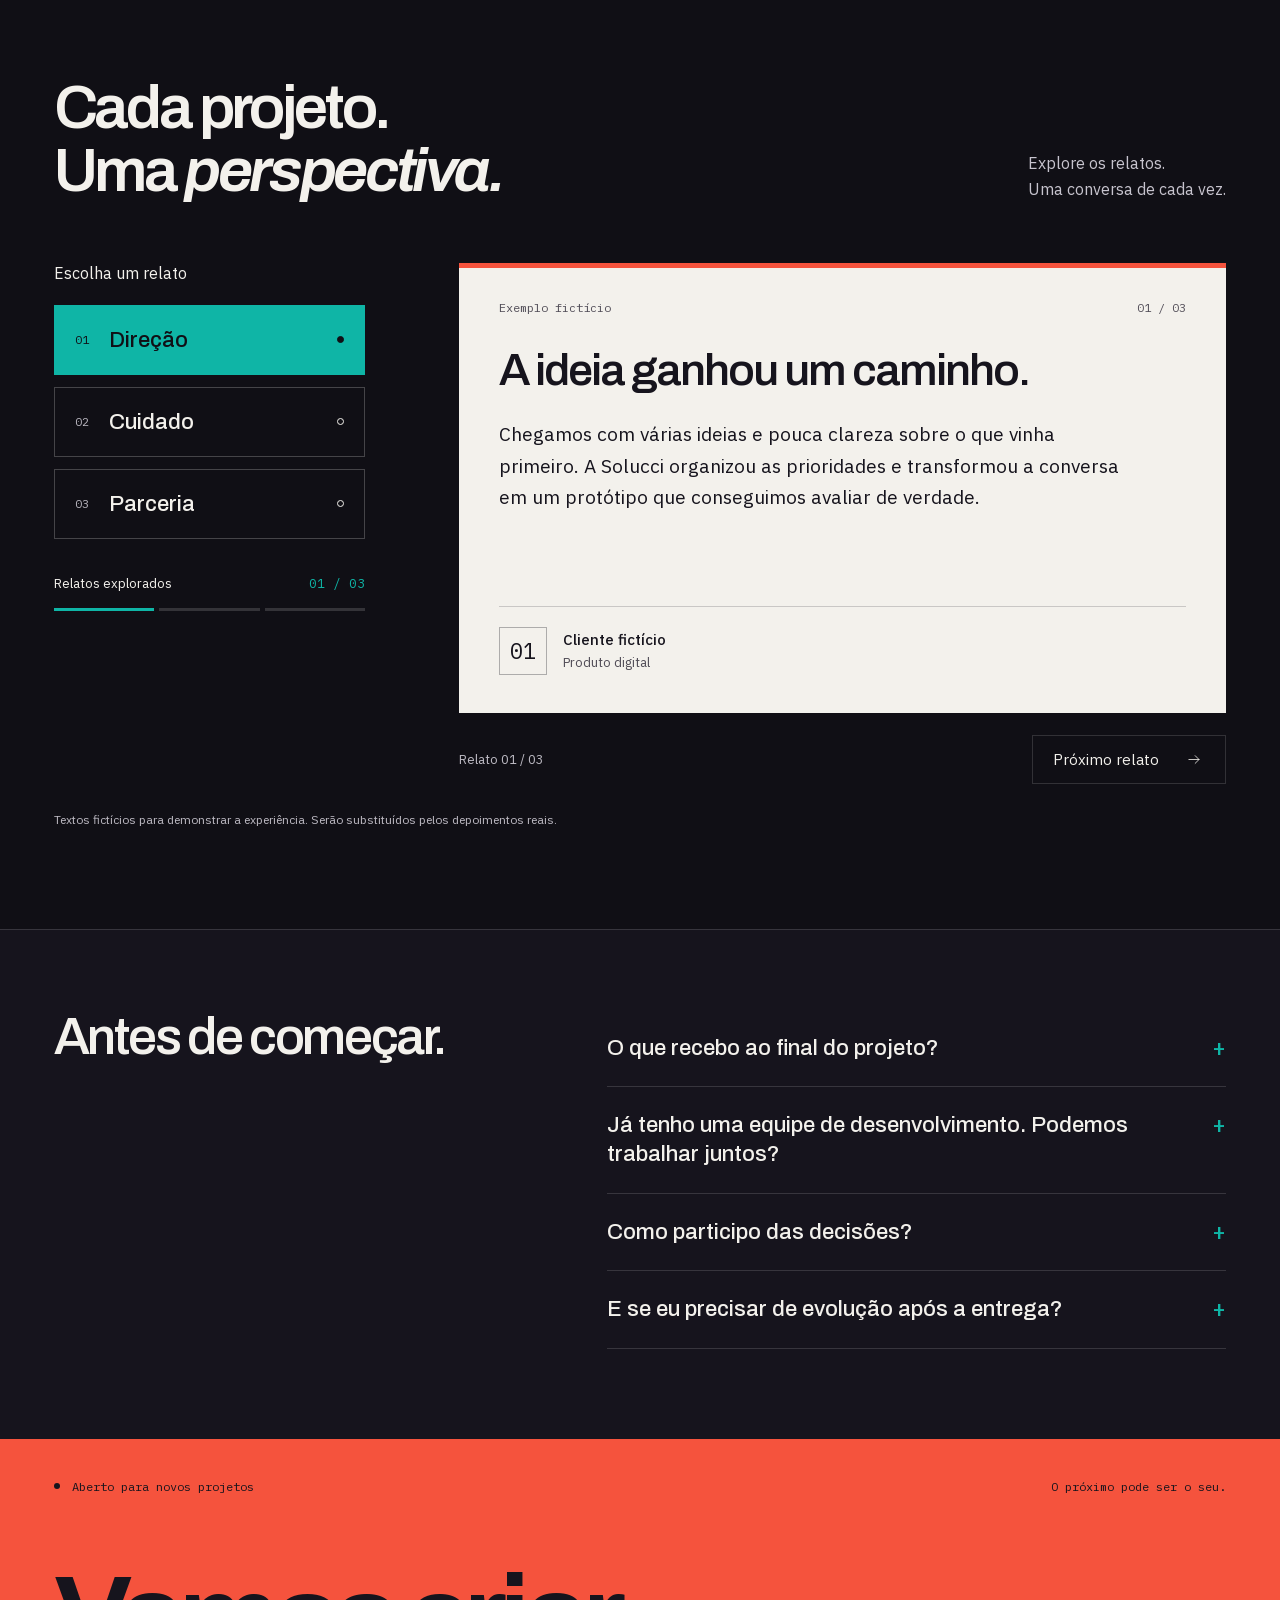
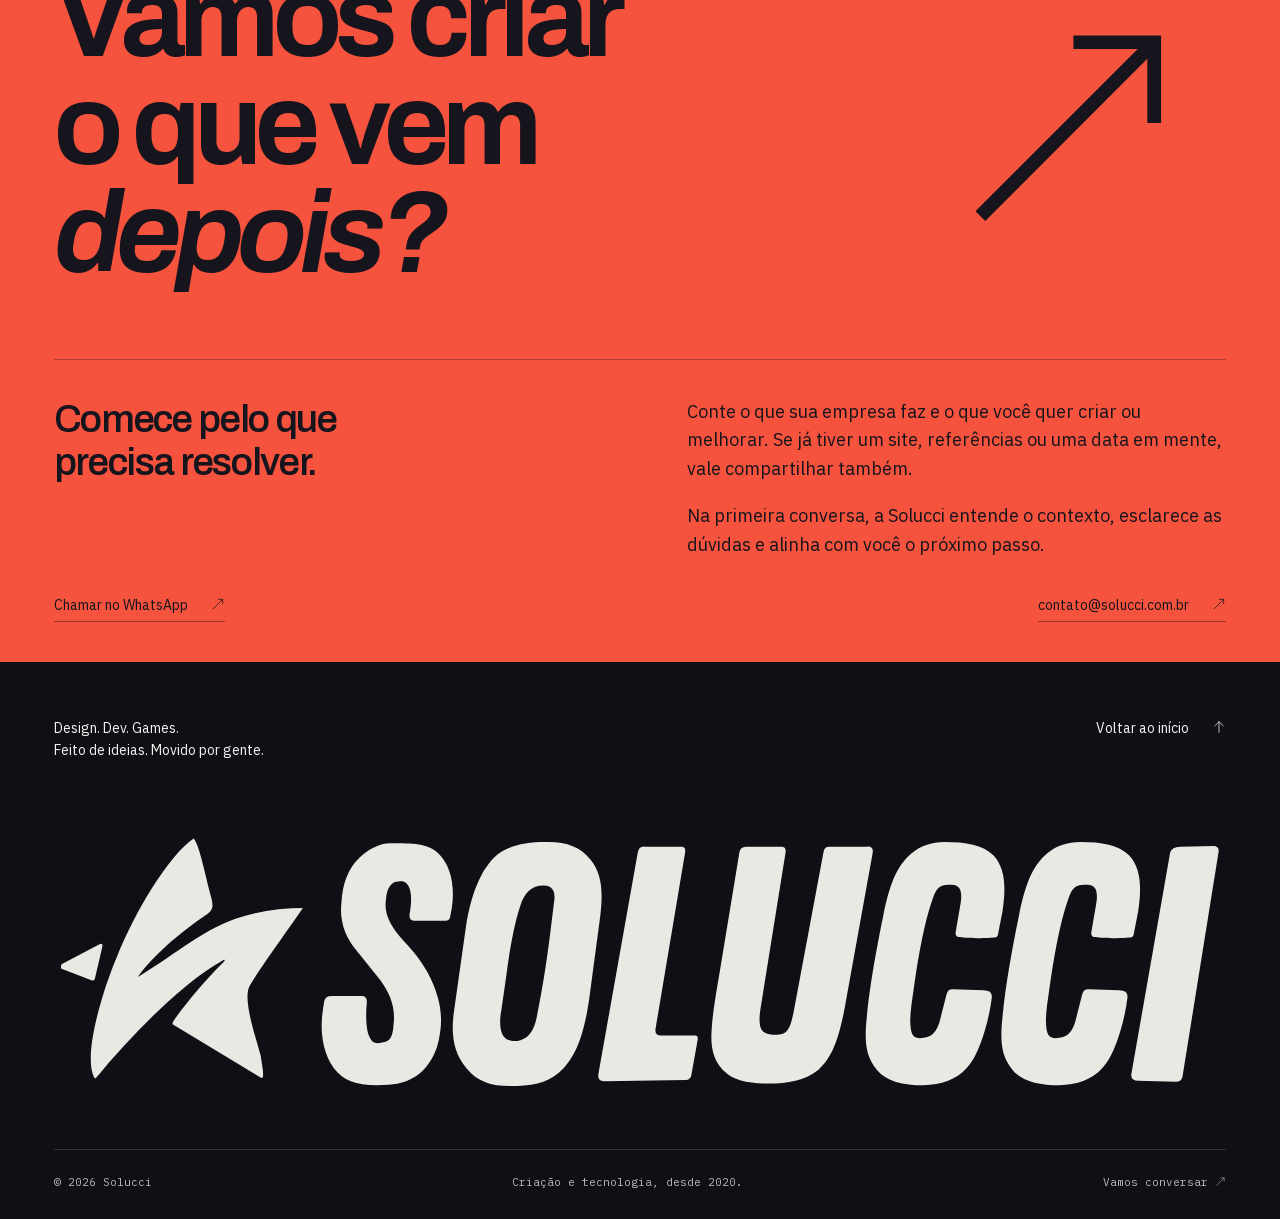
==== commit 4c9ea05d: "troca a marca antiga pelo logo aprovado no site e no manual" ====
--- a/index.html
+++ b/index.html
@@ -7,7 +7,7 @@
 <meta name="description" content="Design e tecnologia para lançar produtos, evoluir plataformas e criar marcas. Conheça os projetos e o processo da Solucci.">
 <meta name="theme-color" content="#16141D">
 <meta name="robots" content="index,follow">
-<link rel="icon" href="assets/favicon.svg" type="image/svg+xml">
+<link rel="icon" href="assets/favicon.svg?v=restauro1" type="image/svg+xml">
 <link rel="apple-touch-icon" href="assets/apple-touch-icon.png">
 <link rel="preload" href="assets/fonts/Archivo-var-italic.woff2" as="font" type="font/woff2" crossorigin>
 <link rel="preload" href="assets/fonts/IBMPlexSans-var-normal.woff2" as="font" type="font/woff2" crossorigin>
@@ -17,9 +17,9 @@
 
 
 <script>document.documentElement.classList.add("js");</script>
-<script src="js/scene.js?v=6e5ed794754c" defer></script>
+<script src="js/scene.js?v=db5a4ef25d2e" defer></script>
 <script src="js/site.js?v=28e19c8848ee" defer></script><script src="js/testimonials.js?v=d501ba700826" defer></script>
-<link rel="stylesheet" href="css/language.css?v=56a81ce5011c"><script src="js/locales/translations.js?v=d2462c45100b" defer></script><script src="js/language.js?v=e74c4bed5656" defer></script><script src="js/interest.js?v=975e9d2396b3" defer></script><link rel="canonical" href="https://solucci.com.br/"><meta property="og:title" content="Solucci · Design, desenvolvimento e jogos"><meta property="og:description" content="Design e tecnologia para lançar produtos, evoluir plataformas e criar marcas. Conheça os projetos e o processo da Solucci."><meta property="og:type" content="website"><meta property="og:url" content="https://solucci.com.br/"><meta property="og:locale" content="pt_BR"><meta property="og:site_name" content="Solucci"><meta property="og:image" content="https://solucci.com.br/assets/og-futuro.jpg"><meta property="og:image:width" content="1200"><meta property="og:image:height" content="630"><meta property="og:image:alt" content="Solucci. Ideia boa merece existir. Design, desenvolvimento e jogos."><meta name="twitter:card" content="summary_large_image"><meta name="twitter:image" content="https://solucci.com.br/assets/og-futuro.jpg"><script type="application/ld+json">{"@context": "https://schema.org", "@type": "Organization", "@id": "https://solucci.com.br/#solucci", "name": "Solucci", "url": "https://solucci.com.br/", "logo": "https://solucci.com.br/assets/logo.svg", "email": "contato@solucci.com.br", "telephone": "+5512981569832"}</script><meta name="google-site-verification" content="xMyYdeTd7bmb3XPDCyEFnlYQhnffKrZZ-9slcYJNjds"><script>
+<link rel="stylesheet" href="css/language.css?v=56a81ce5011c"><script src="js/locales/translations.js?v=d2462c45100b" defer></script><script src="js/language.js?v=e74c4bed5656" defer></script><script src="js/interest.js?v=975e9d2396b3" defer></script><link rel="canonical" href="https://solucci.com.br/"><meta property="og:title" content="Solucci · Design, desenvolvimento e jogos"><meta property="og:description" content="Design e tecnologia para lançar produtos, evoluir plataformas e criar marcas. Conheça os projetos e o processo da Solucci."><meta property="og:type" content="website"><meta property="og:url" content="https://solucci.com.br/"><meta property="og:locale" content="pt_BR"><meta property="og:site_name" content="Solucci"><meta property="og:image" content="https://solucci.com.br/assets/og-futuro.jpg?v=restauro1"><meta property="og:image:width" content="1200"><meta property="og:image:height" content="630"><meta property="og:image:alt" content="Solucci. Ideia boa merece existir. Design, desenvolvimento e jogos."><meta name="twitter:card" content="summary_large_image"><meta name="twitter:image" content="https://solucci.com.br/assets/og-futuro.jpg?v=restauro1"><script type="application/ld+json">{"@context": "https://schema.org", "@type": "Organization", "@id": "https://solucci.com.br/#solucci", "name": "Solucci", "url": "https://solucci.com.br/", "logo": "https://solucci.com.br/assets/logo.svg", "email": "contato@solucci.com.br", "telephone": "+5512981569832"}</script><meta name="google-site-verification" content="xMyYdeTd7bmb3XPDCyEFnlYQhnffKrZZ-9slcYJNjds"><script>
 if (location.hostname === 'solucci.com.br' || location.hostname === 'www.solucci.com.br') {
   window.dataLayer = window.dataLayer || [];
   function gtag(){dataLayer.push(arguments);}
@@ -34,7 +34,7 @@
 <body>
 <a class="skip" href="#conteudo">Pular para o conteúdo</a>
 <header class="header">
-<a href="#inicio" class="logo" aria-label="Solucci, início"><img src="assets/logo.svg" alt="Solucci" width="1000" height="205"></a>
+<a href="#inicio" class="logo" aria-label="Solucci, início"><img src="assets/logo.svg?v=restauro1" alt="Solucci" width="2030" height="454"></a>
 <nav aria-label="Navegação principal"><a href="#projetos">Projetos</a><a href="#fazemos">O que fazemos</a><a href="#contato" class="nav-contact">Vamos conversar <span aria-hidden="true"><svg class="arrow-icon" viewBox="0 0 24 24" aria-hidden="true" focusable="false"><path d="M4 20 19.5 4.5M13 4h7v7"/></svg></span></a></nav>
 <button class="menu-toggle" aria-expanded="false" aria-controls="mobile-menu">Menu <span aria-hidden="true">+</span></button>
 </header>
@@ -45,7 +45,7 @@
 <div class="hero-copy"><h1 id="hero-title">Ideia boa<br>merece<br><em>existir.</em></h1><div class="hero-bottom"><p>Design e tecnologia para empresas que precisam lançar um produto, evoluir uma plataforma ou dar uma nova presença à marca.</p><a class="button primary" href="#projetos">Explore o que criamos <span aria-hidden="true"><svg class="arrow-icon" viewBox="0 0 24 24" aria-hidden="true" focusable="false"><path d="M12 3v18M5 14l7 7 7-7"/></svg></span></a></div></div>
 <div class="scene" aria-label="Símbolo da Solucci em metal, modelado em três dimensões">
 <div class="orbit orbit-one" aria-hidden="true"></div><div class="orbit orbit-two" aria-hidden="true"></div>
-<div class="scene-asset"><img class="scene-fallback" src="assets/simbolo.png" alt="" width="1100" height="1100" fetchpriority="high"><canvas id="brand-scene" aria-hidden="true"></canvas></div>
+<div class="scene-asset"><img class="scene-fallback" src="assets/simbolo.png?v=restauro1" alt="" width="1100" height="1100" fetchpriority="high"><canvas id="brand-scene" aria-hidden="true"></canvas></div>
 <div class="scene-caption"><span class="scene-hint">Uma ideia. Muitas dimensões.</span><span class="scene-coordinate" aria-hidden="true">X <span id="angle-x">024</span> / Y <span id="angle-y">008</span></span></div>
 </div>
 <div class="hero-foot"><span>Casa criativa de tecnologia</span><button id="motion-toggle" aria-pressed="false"><span class="motion-icon" aria-hidden="true">Ⅱ</span><span class="motion-label">Pausar movimento</span></button><a href="#fazemos">Conheça a Solucci <span aria-hidden="true"><svg class="arrow-icon" viewBox="0 0 24 24" aria-hidden="true" focusable="false"><path d="M4 4 19.5 19.5M13 20h7v-7"/></svg></span></a></div>
@@ -82,6 +82,6 @@
 <section class="project-faq section-pad" aria-labelledby="faq-title"><h2 id="faq-title">Antes de começar.</h2><div class="faq-questions"><details><summary>O que recebo ao final do projeto?</summary><p>Os entregáveis dependem do escopo contratado. No design de produto, podem incluir fluxos, interfaces, protótipo e orientações para implementação. Quando o desenvolvimento está no escopo, a entrega inclui a implementação e sua conferência.</p></details><details><summary>Já tenho uma equipe de desenvolvimento. Podemos trabalhar juntos?</summary><p>Sim. A Solucci pode cuidar da pesquisa, da experiência e do design, preparando os materiais e as orientações para sua equipe implementar. Essa divisão é alinhada no escopo do projeto.</p></details><details><summary>Como participo das decisões?</summary><p>Você participa do alinhamento da direção e avalia a estrutura e o protótipo. Os ajustes são discutidos com a Solucci antes da aprovação da versão que segue para desenvolvimento ou entrega à equipe responsável.</p></details><details><summary>E se eu precisar de evolução após a entrega?</summary><p>Traga essa necessidade para a conversa inicial. Evolução, manutenção e suporte precisam ter seu alcance definido na proposta; não são uma extensão automática de qualquer projeto.</p></details></div></section>
 <section class="contact section-pad" id="contato" aria-labelledby="contact-title"><div class="contact-top"><span class="availability"><span aria-hidden="true"></span>Aberto para novos projetos</span><span>O próximo pode ser o seu.</span></div><div class="contact-main"><h2 id="contact-title">Vamos criar<br>o que vem<br><i>depois?</i></h2><a class="contact-arrow" href="https://wa.me/5512981569832?text=Oi%2C%20Solucci.%20Quero%20conversar%20sobre%20um%20projeto." target="_blank" rel="noopener noreferrer" aria-label="Conversar com a Solucci pelo WhatsApp, abre em outra aba"><svg class="arrow-icon" viewBox="0 0 24 24" aria-hidden="true" focusable="false"><path d="M4 20 19.5 4.5M13 4h7v7"/></svg></a></div><div class="contact-guide"><h3>Comece pelo que<br>precisa resolver.</h3><div><p>Conte o que sua empresa faz e o que você quer criar ou melhorar. Se já tiver um site, referências ou uma data em mente, vale compartilhar também.</p><p>Na primeira conversa, a Solucci entende o contexto, esclarece as dúvidas e alinha com você o próximo passo.</p></div></div><div class="contact-bottom"><a href="https://wa.me/5512981569832?text=Oi%2C%20Solucci.%20Quero%20conversar%20sobre%20um%20projeto." target="_blank" rel="noopener noreferrer">Chamar no WhatsApp <span aria-hidden="true"><svg class="arrow-icon" viewBox="0 0 24 24" aria-hidden="true" focusable="false"><path d="M4 20 19.5 4.5M13 4h7v7"/></svg></span></a><a href="mailto:contato@solucci.com.br">contato@solucci.com.br <span aria-hidden="true"><svg class="arrow-icon" viewBox="0 0 24 24" aria-hidden="true" focusable="false"><path d="M4 20 19.5 4.5M13 4h7v7"/></svg></span></a></div></section>
 </main>
-<footer class="footer section-pad"><div class="footer-top"><p>Design. Dev. Games.<br>Feito de ideias. Movido por gente.</p><a href="#inicio">Voltar ao início <span aria-hidden="true"><svg class="arrow-icon" viewBox="0 0 24 24" aria-hidden="true" focusable="false"><path d="M12 21V3M5 10l7-7 7 7"/></svg></span></a></div><img class="footer-logo" src="assets/logo.svg" alt="Solucci" width="1000" height="205" loading="lazy"><div class="footer-bottom"><span>© <span id="year">2026</span> Solucci</span><span>Criação e tecnologia, desde 2020.</span><a href="mailto:contato@solucci.com.br">Vamos conversar <svg class="arrow-icon" viewBox="0 0 24 24" aria-hidden="true" focusable="false"><path d="M4 20 19.5 4.5M13 4h7v7"/></svg></a></div></footer>
+<footer class="footer section-pad"><div class="footer-top"><p>Design. Dev. Games.<br>Feito de ideias. Movido por gente.</p><a href="#inicio">Voltar ao início <span aria-hidden="true"><svg class="arrow-icon" viewBox="0 0 24 24" aria-hidden="true" focusable="false"><path d="M12 21V3M5 10l7-7 7 7"/></svg></span></a></div><img class="footer-logo" src="assets/logo.svg?v=restauro1" alt="Solucci" width="2030" height="454" loading="lazy"><div class="footer-bottom"><span>© <span id="year">2026</span> Solucci</span><span>Criação e tecnologia, desde 2020.</span><a href="mailto:contato@solucci.com.br">Vamos conversar <svg class="arrow-icon" viewBox="0 0 24 24" aria-hidden="true" focusable="false"><path d="M4 20 19.5 4.5M13 4h7v7"/></svg></a></div></footer>
 </body>
 </html>
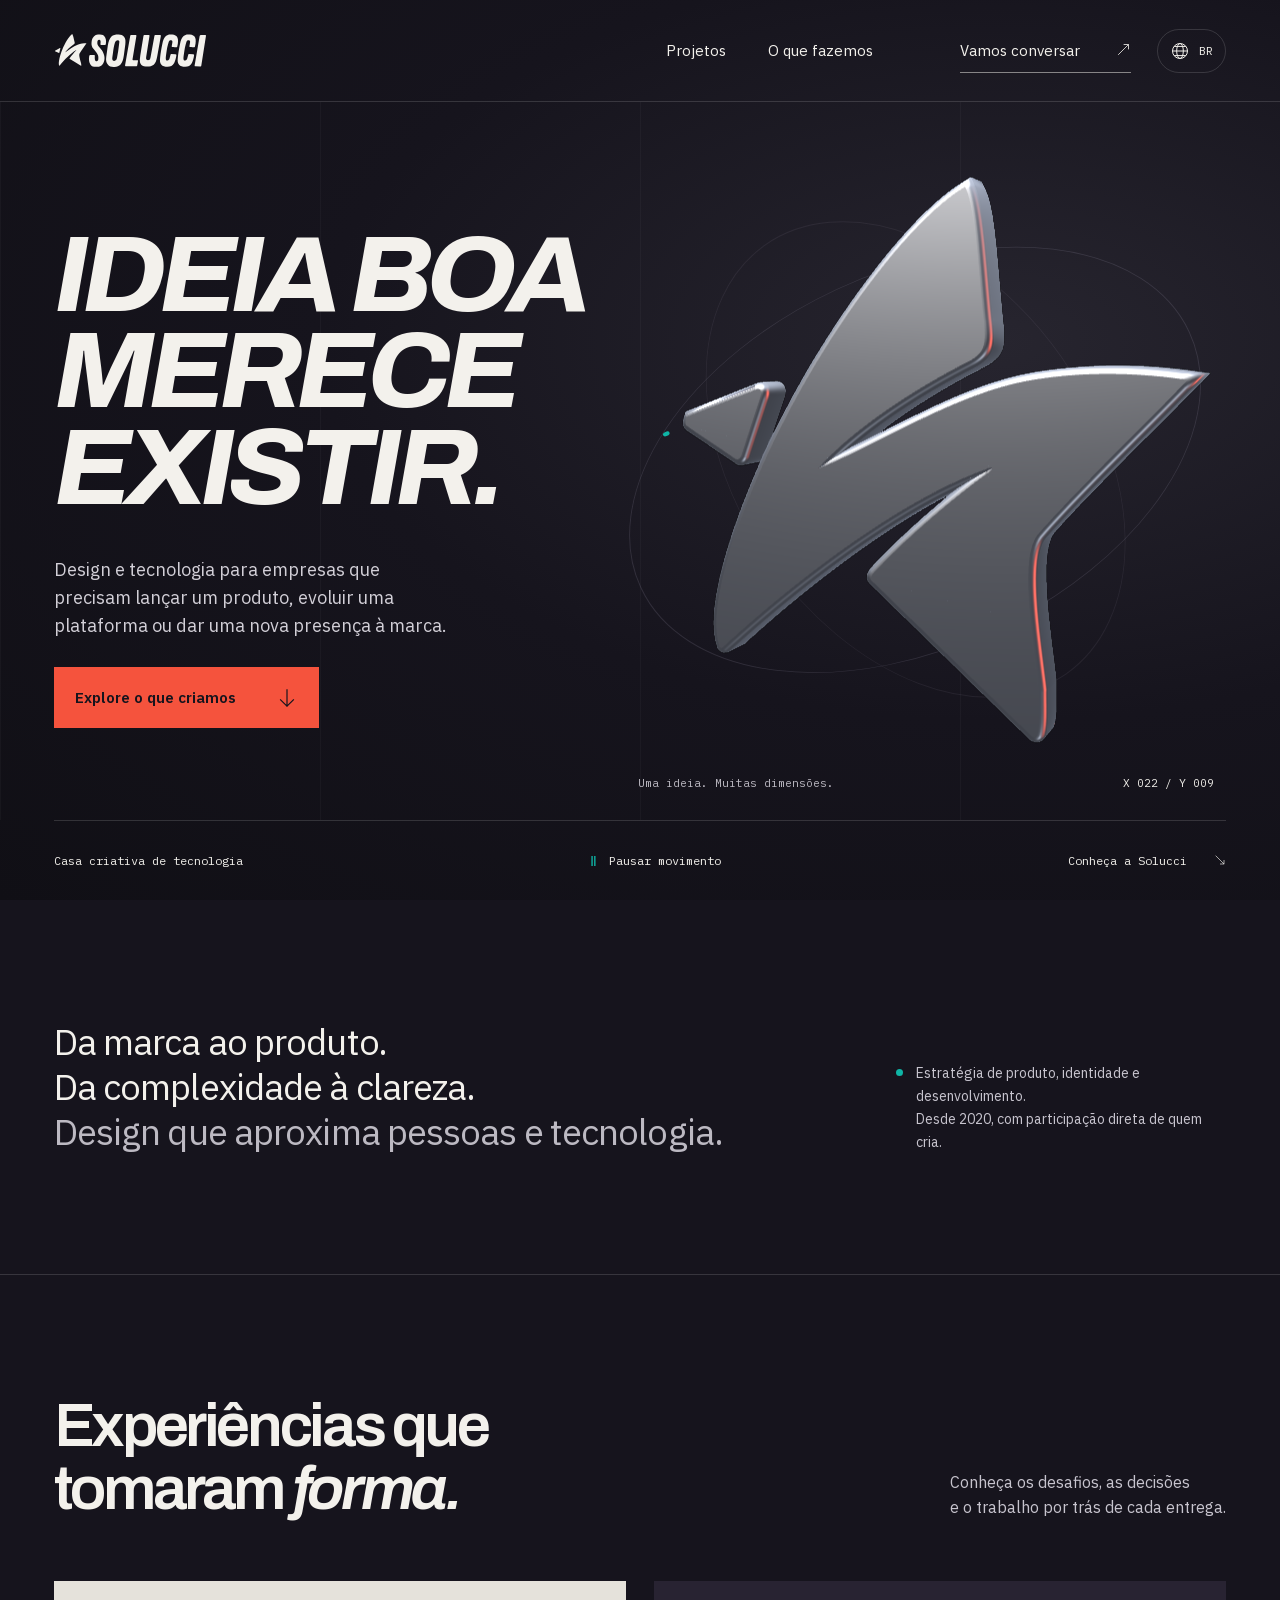
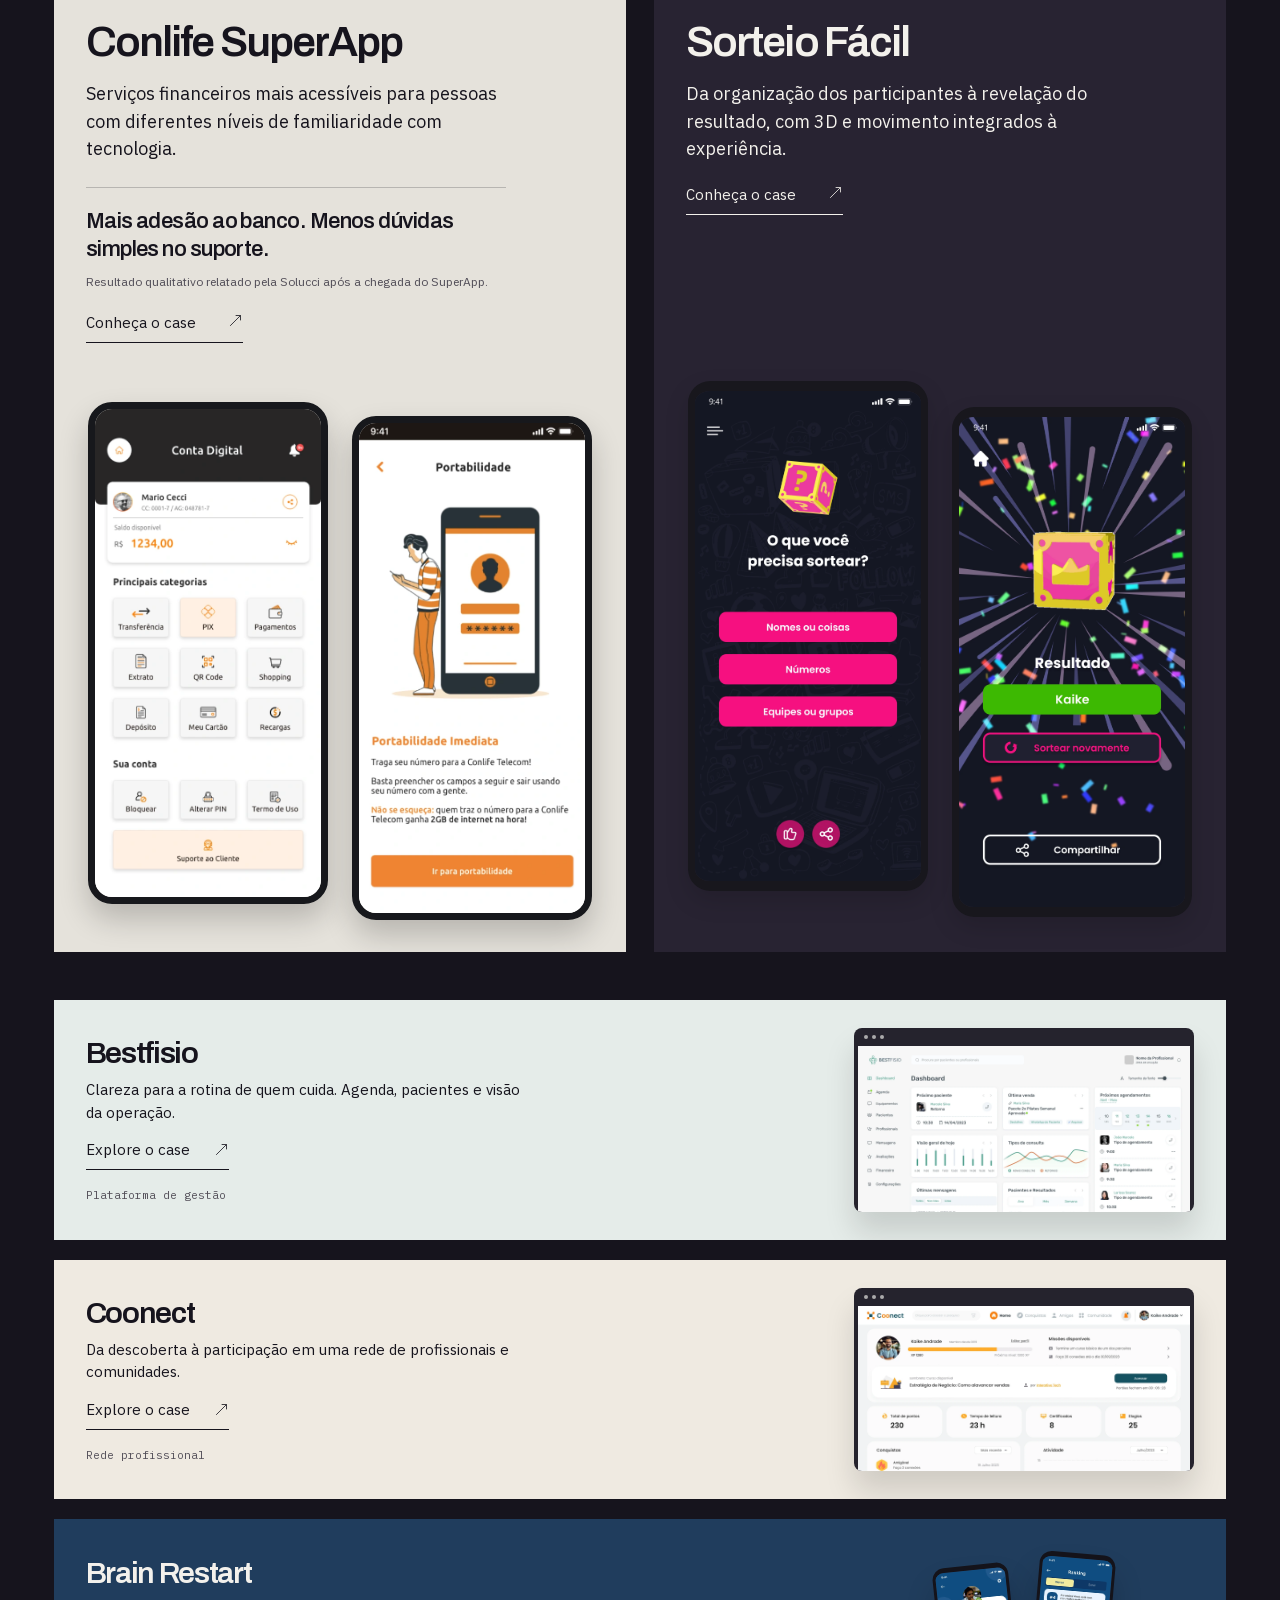
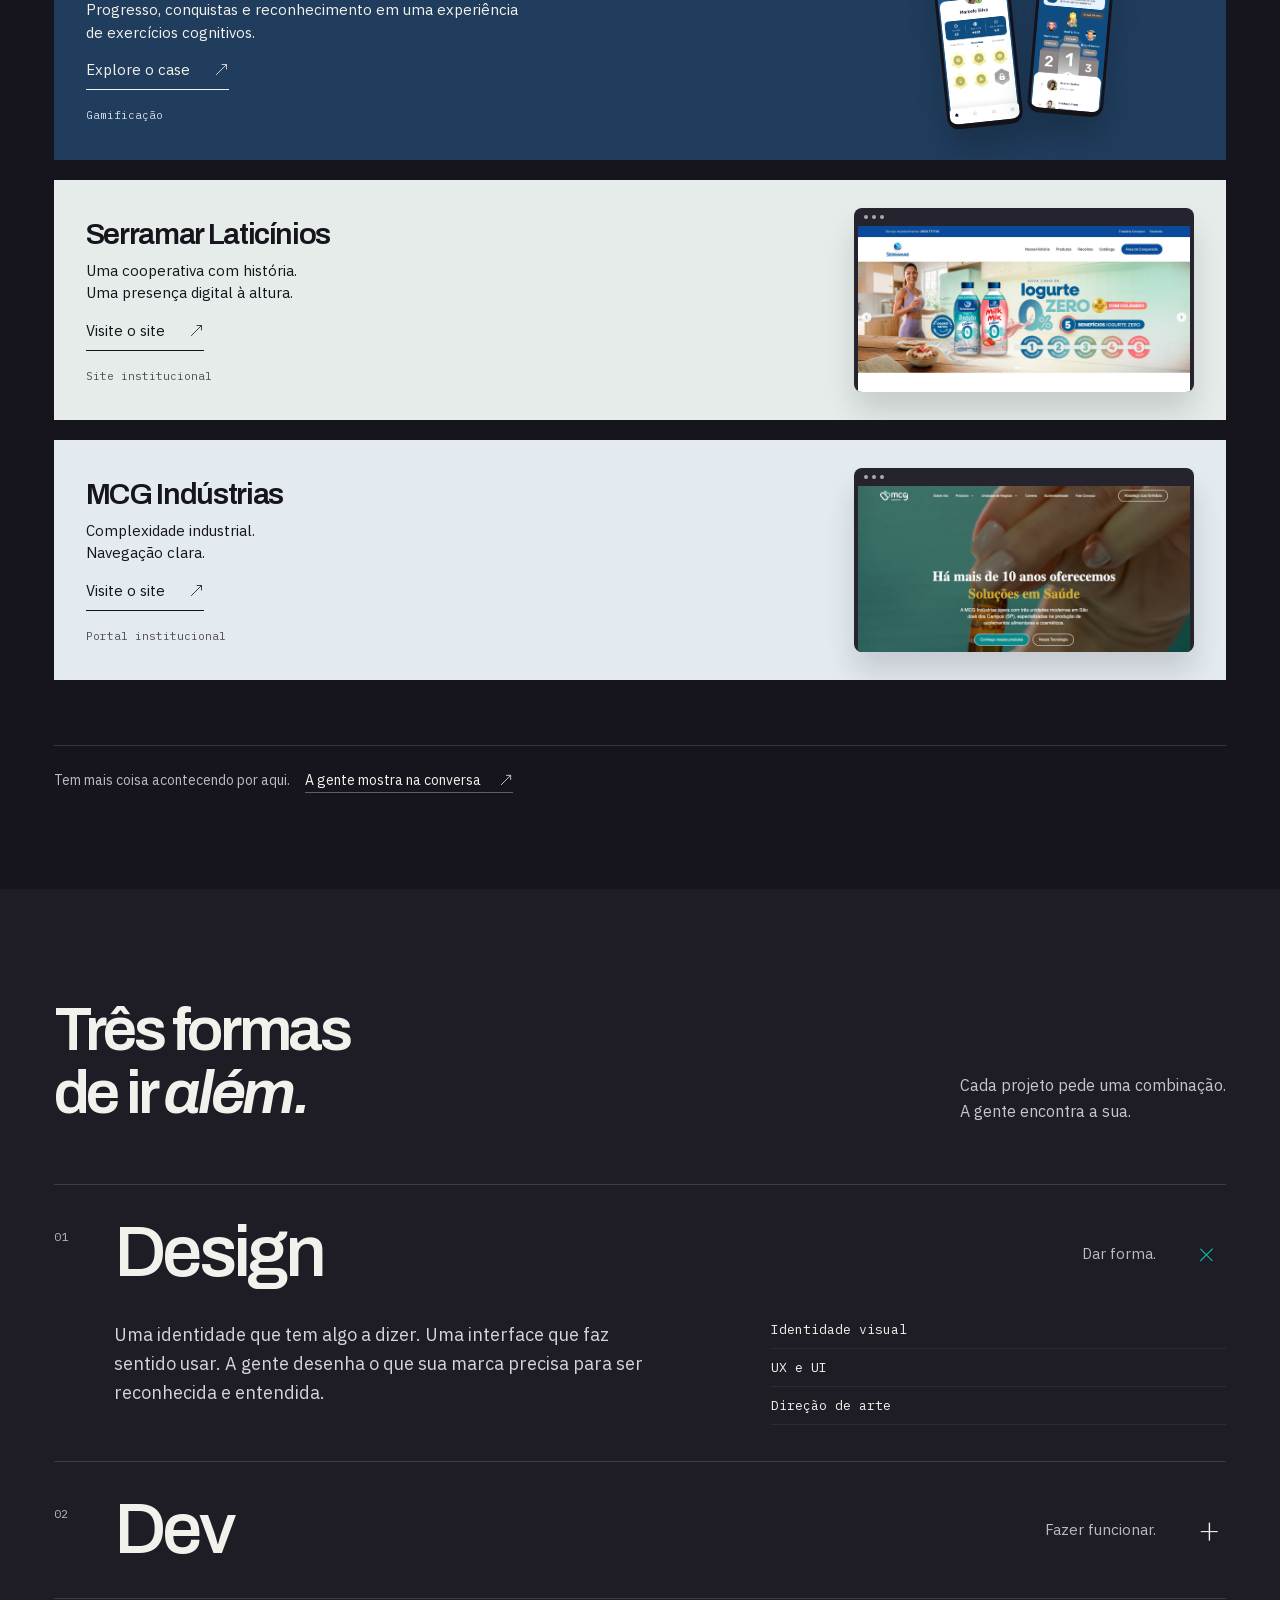
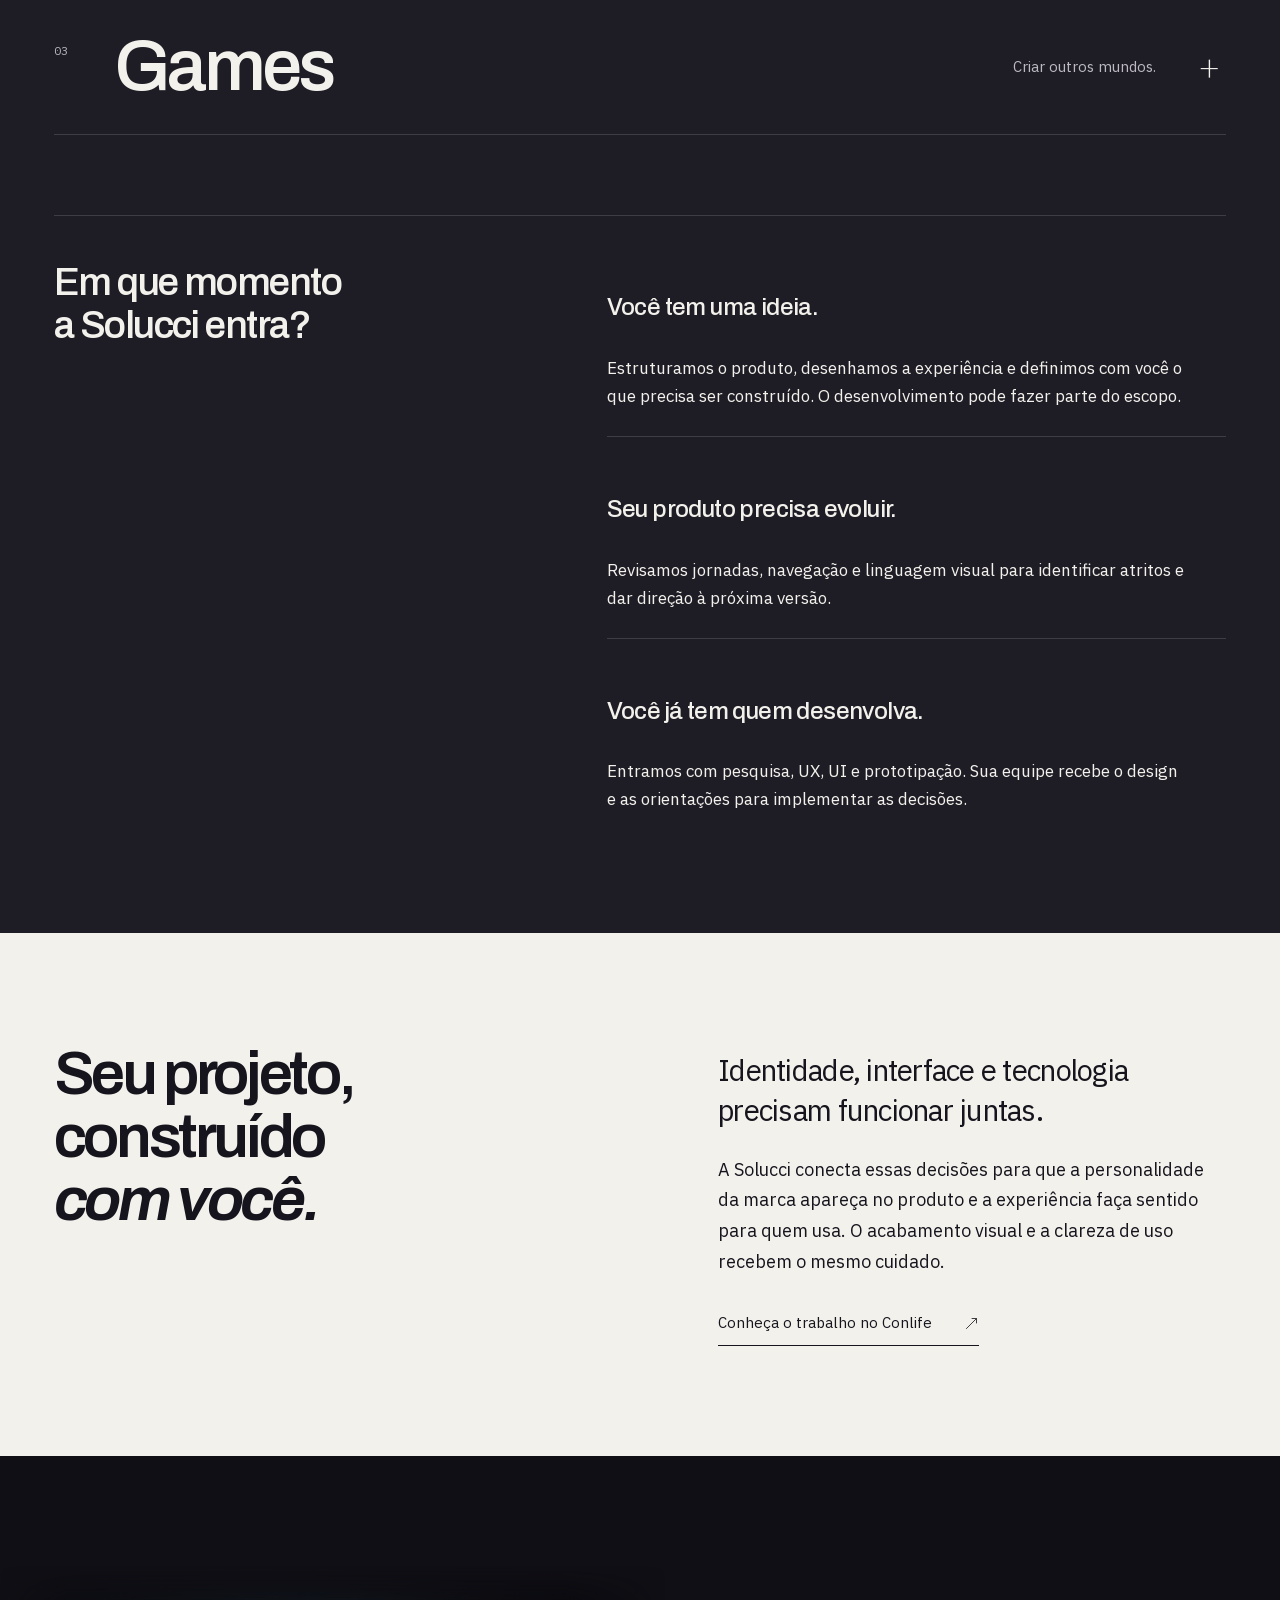
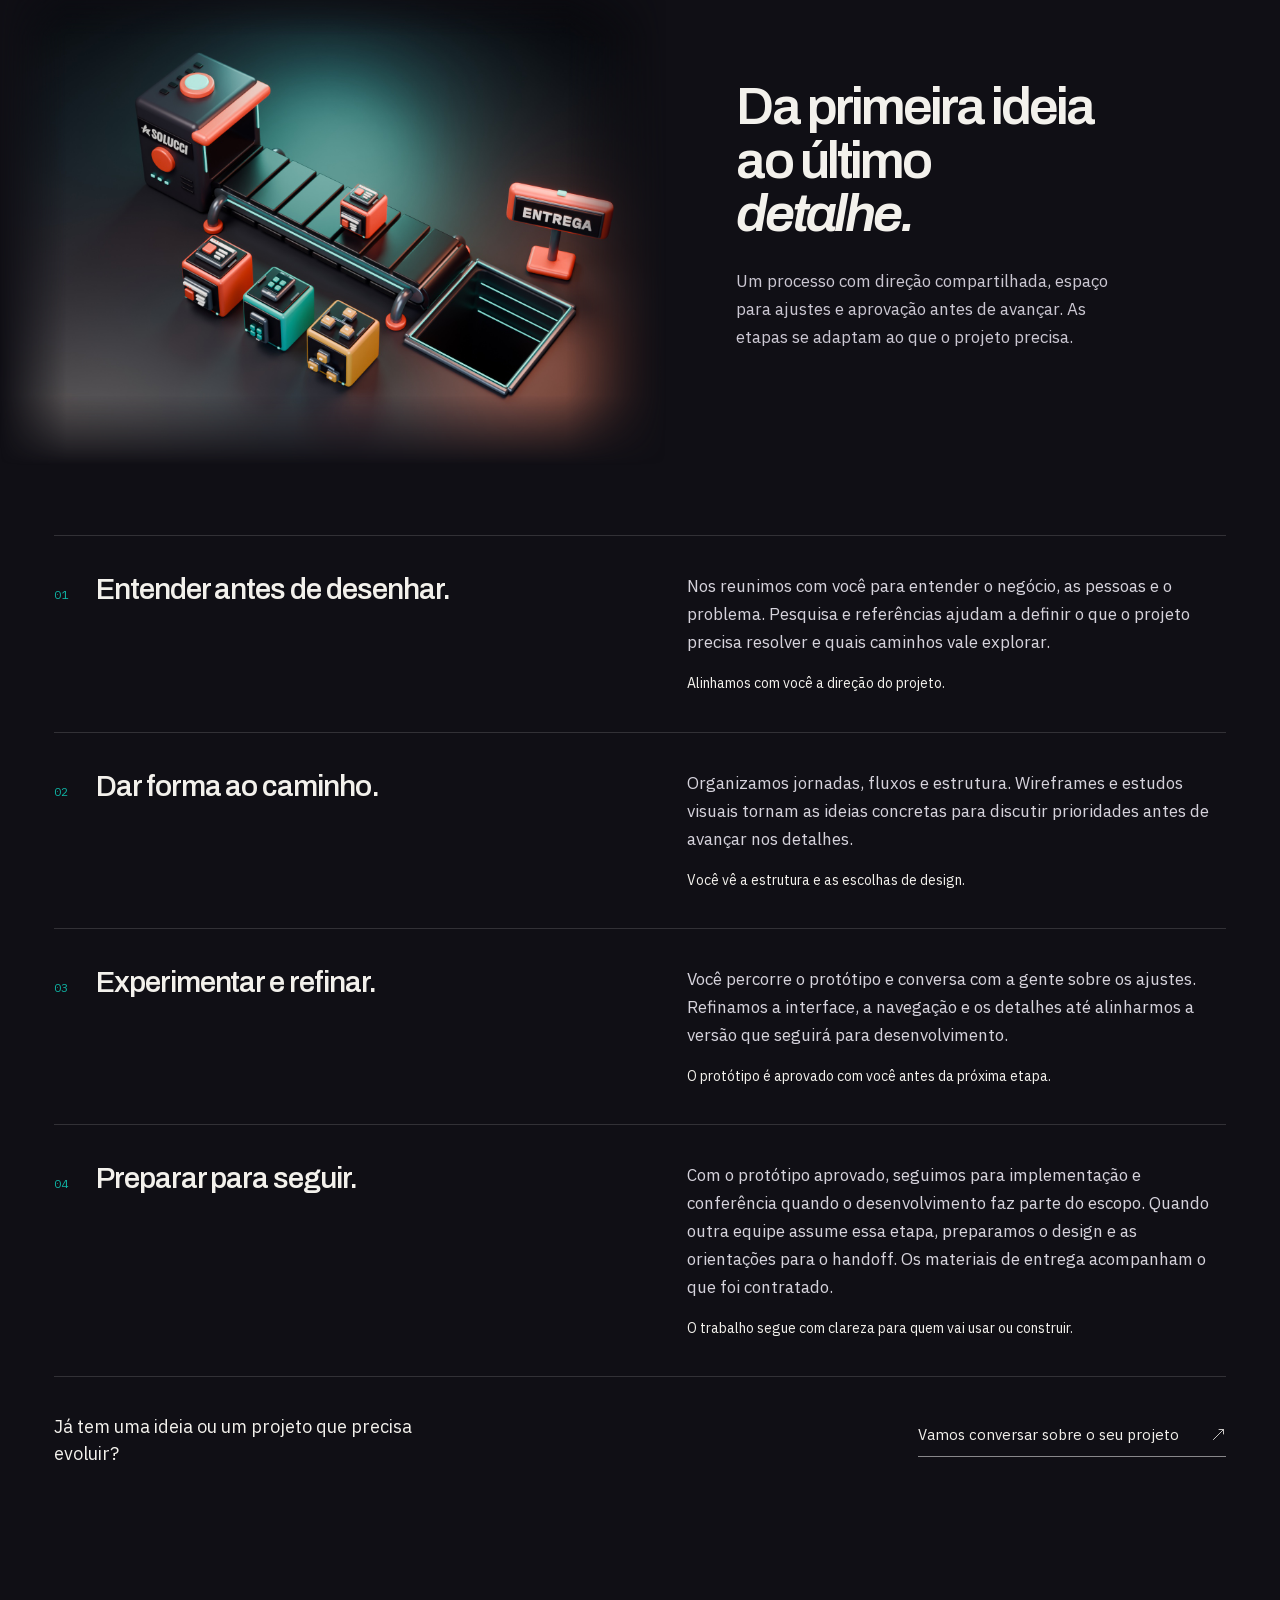
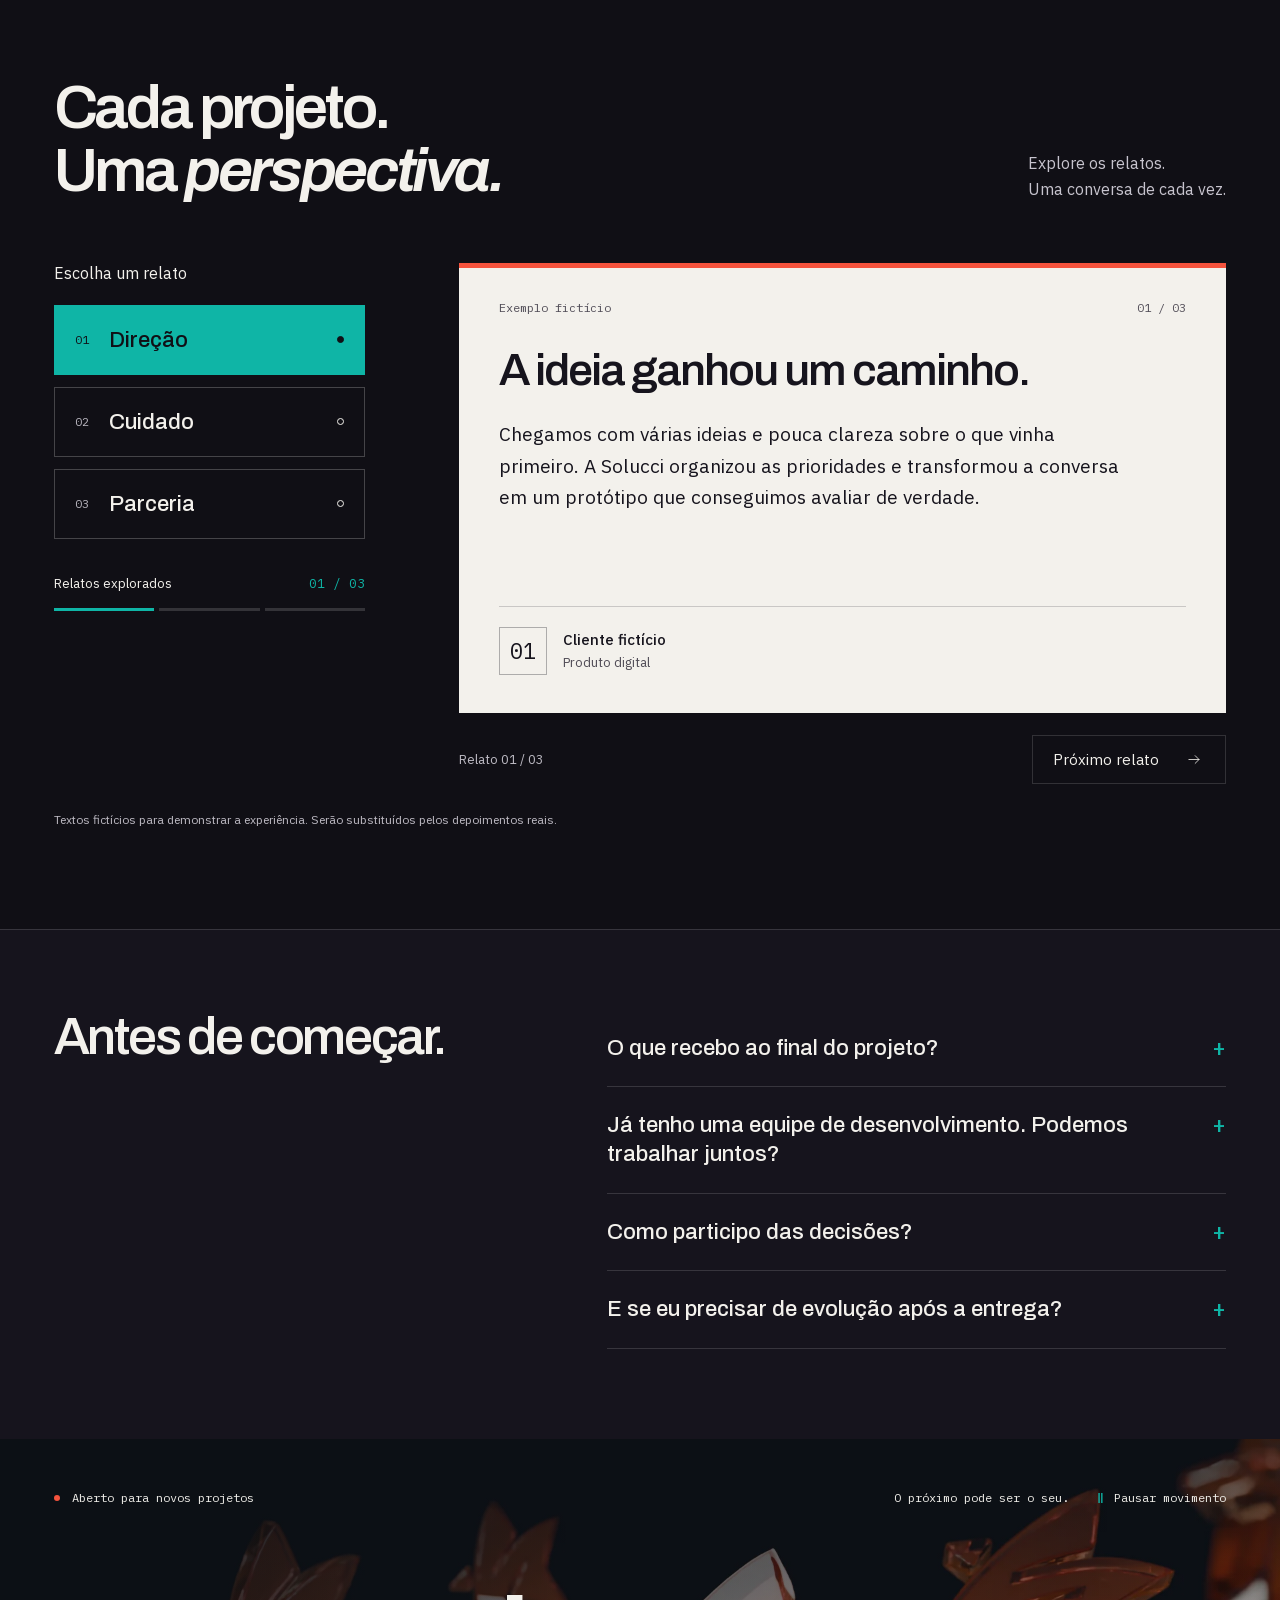
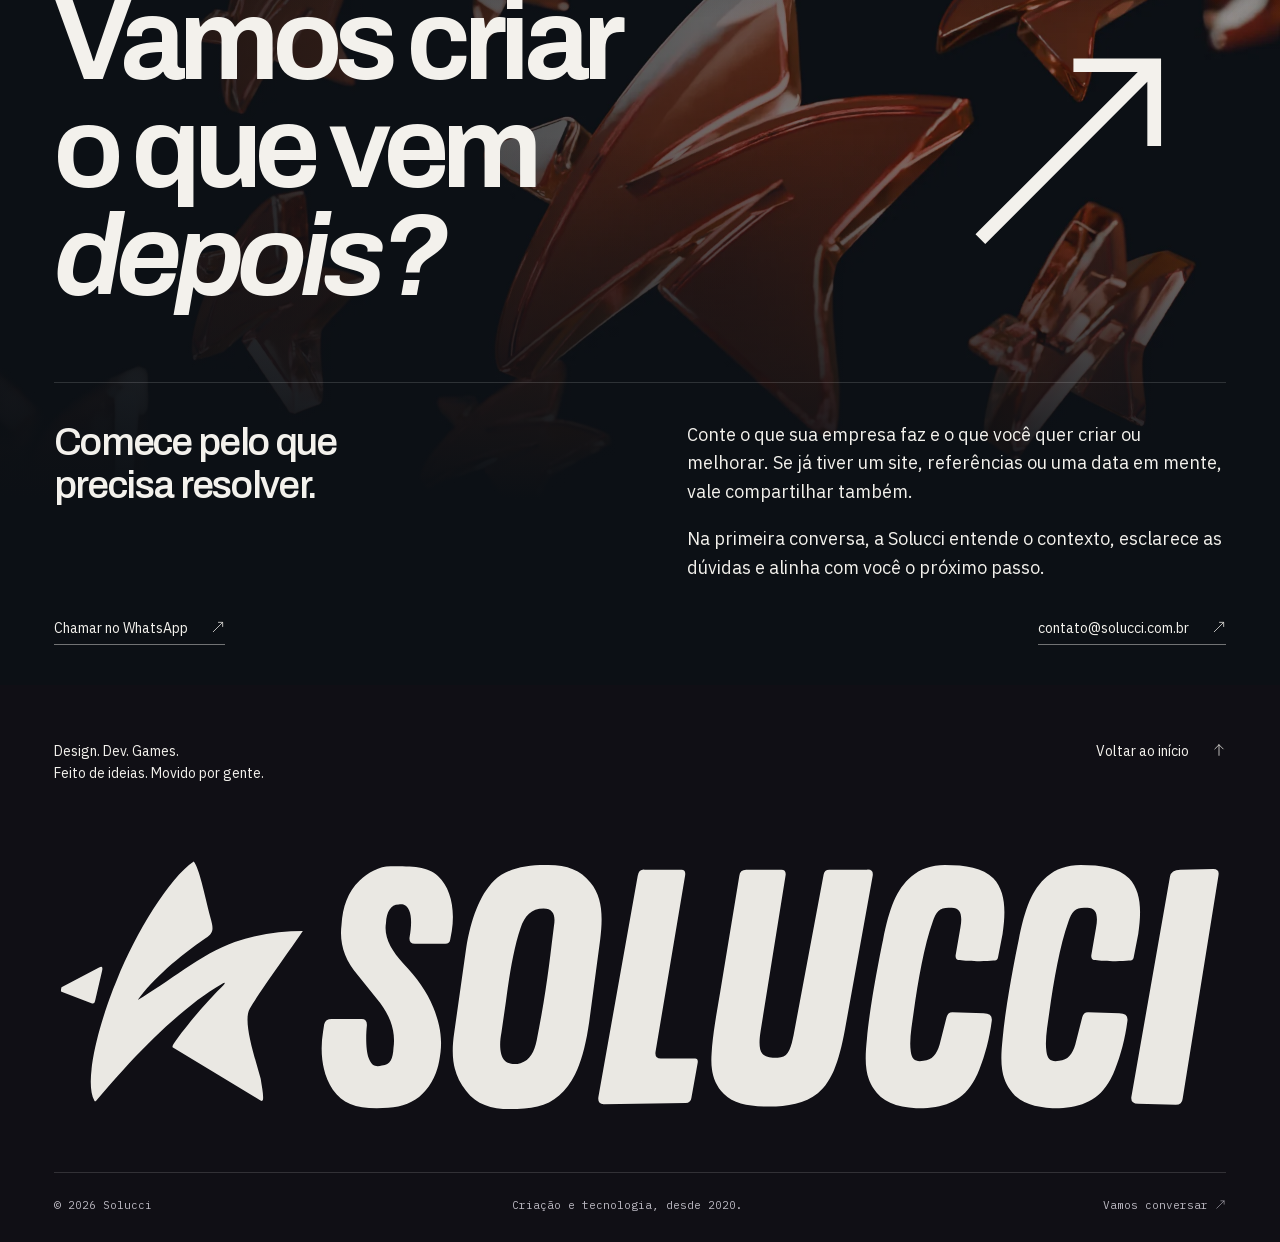
==== commit 6541a58e: "coloca o vidro da Solucci em movimento no contato da home" ====
--- a/index.html
+++ b/index.html
@@ -11,14 +11,14 @@
 <link rel="apple-touch-icon" href="assets/apple-touch-icon.png">
 <link rel="preload" href="assets/fonts/Archivo-var-italic.woff2" as="font" type="font/woff2" crossorigin>
 <link rel="preload" href="assets/fonts/IBMPlexSans-var-normal.woff2" as="font" type="font/woff2" crossorigin>
-<link rel="stylesheet" href="css/site.css?v=838fe1ed4f7d">
+<link rel="stylesheet" href="css/site.css?v=34264e507f47">
 
 
 
 
 <script>document.documentElement.classList.add("js");</script>
 <script src="js/scene.js?v=db5a4ef25d2e" defer></script>
-<script src="js/site.js?v=28e19c8848ee" defer></script><script src="js/testimonials.js?v=d501ba700826" defer></script>
+<script src="js/site.js?v=8cd0400df978" defer></script><script src="js/testimonials.js?v=d501ba700826" defer></script>
 <link rel="stylesheet" href="css/language.css?v=56a81ce5011c"><script src="js/locales/translations.js?v=d2462c45100b" defer></script><script src="js/language.js?v=e74c4bed5656" defer></script><script src="js/interest.js?v=975e9d2396b3" defer></script><link rel="canonical" href="https://solucci.com.br/"><meta property="og:title" content="Solucci · Design, desenvolvimento e jogos"><meta property="og:description" content="Design e tecnologia para lançar produtos, evoluir plataformas e criar marcas. Conheça os projetos e o processo da Solucci."><meta property="og:type" content="website"><meta property="og:url" content="https://solucci.com.br/"><meta property="og:locale" content="pt_BR"><meta property="og:site_name" content="Solucci"><meta property="og:image" content="https://solucci.com.br/assets/og-futuro.jpg?v=restauro1"><meta property="og:image:width" content="1200"><meta property="og:image:height" content="630"><meta property="og:image:alt" content="Solucci. Ideia boa merece existir. Design, desenvolvimento e jogos."><meta name="twitter:card" content="summary_large_image"><meta name="twitter:image" content="https://solucci.com.br/assets/og-futuro.jpg?v=restauro1"><script type="application/ld+json">{"@context": "https://schema.org", "@type": "Organization", "@id": "https://solucci.com.br/#solucci", "name": "Solucci", "url": "https://solucci.com.br/", "logo": "https://solucci.com.br/assets/logo.svg", "email": "contato@solucci.com.br", "telephone": "+5512981569832"}</script><meta name="google-site-verification" content="xMyYdeTd7bmb3XPDCyEFnlYQhnffKrZZ-9slcYJNjds"><script>
 if (location.hostname === 'solucci.com.br' || location.hostname === 'www.solucci.com.br') {
   window.dataLayer = window.dataLayer || [];
@@ -80,7 +80,7 @@
 <div class="process-contact"><p>Já tem uma ideia ou um projeto que precisa evoluir?</p><a class="text-link" href="#contato">Vamos conversar sobre o seu projeto <svg class="arrow-icon" viewBox="0 0 24 24" aria-hidden="true"><path d="M4 20 19.5 4.5M13 4h7v7"/></svg></a></div></section>
 <section class="testimonials section-pad" id="depoimentos" aria-labelledby="testimonials-title"><div class="section-heading"><h2 id="testimonials-title">Cada projeto.<br>Uma <i>perspectiva.</i></h2><p>Explore os relatos.<br>Uma conversa de cada vez.</p></div><div class="testimonial-console"><div class="testimonial-navigation" hidden><p class="collection-label">Escolha um relato</p><div class="testimonial-picks" role="group" aria-label="Selecionar depoimento"><button type="button" data-testimonial="0" aria-controls="testimonial-0" aria-pressed="true"><span class="pick-number">01</span><span>Direção</span><span class="pick-seen" aria-hidden="true"></span></button><button type="button" data-testimonial="1" aria-controls="testimonial-1" aria-pressed="false"><span class="pick-number">02</span><span>Cuidado</span><span class="pick-seen" aria-hidden="true"></span></button><button type="button" data-testimonial="2" aria-controls="testimonial-2" aria-pressed="false"><span class="pick-number">03</span><span>Parceria</span><span class="pick-seen" aria-hidden="true"></span></button></div><div class="collection-progress"><span>Relatos explorados</span><strong data-testimonial-progress data-no-translate>01 / 03</strong><div class="collection-track" aria-hidden="true"><span></span><span></span><span></span></div></div></div><div class="testimonial-stage" tabindex="0" aria-label="Depoimento. Use as setas do teclado para navegar."><article class="testimonial-card" id="testimonial-0"><div class="testimonial-card-top"><span>Exemplo fictício</span><span data-no-translate>01 / 03</span></div><h3>A ideia ganhou um caminho.</h3><blockquote><p>Chegamos com várias ideias e pouca clareza sobre o que vinha primeiro. A Solucci organizou as prioridades e transformou a conversa em um protótipo que conseguimos avaliar de verdade.</p></blockquote><div class="testimonial-credit"><span class="testimonial-monogram" aria-hidden="true" data-no-translate>01</span><div><strong>Cliente fictício</strong><span>Produto digital</span></div></div></article><article class="testimonial-card" id="testimonial-1"><div class="testimonial-card-top"><span>Exemplo fictício</span><span data-no-translate>02 / 03</span></div><h3>O detalhe fez diferença.</h3><blockquote><p>Os ajustes não ficaram só na aparência. Cada conversa ajudou a deixar as telas mais claras e a experiência mais próxima do que imaginávamos.</p></blockquote><div class="testimonial-credit"><span class="testimonial-monogram" aria-hidden="true" data-no-translate>02</span><div><strong>Cliente fictício</strong><span>Experiência e interface</span></div></div></article><article class="testimonial-card" id="testimonial-2"><div class="testimonial-card-top"><span>Exemplo fictício</span><span data-no-translate>03 / 03</span></div><h3>Nosso time conseguiu seguir.</h3><blockquote><p>Já tínhamos uma equipe de desenvolvimento. Receber o design com os fluxos e as decisões explicadas deu uma referência concreta para a implementação.</p></blockquote><div class="testimonial-credit"><span class="testimonial-monogram" aria-hidden="true" data-no-translate>03</span><div><strong>Cliente fictício</strong><span>Design para desenvolvimento</span></div></div></article><div class="testimonial-controls" hidden><p class="testimonial-status" role="status" aria-live="polite"><span>Relato</span> <span data-testimonial-current data-no-translate>01 / 03</span></p><button type="button" class="testimonial-next">Próximo relato <svg class="arrow-icon" viewBox="0 0 24 24" aria-hidden="true"><path d="M4 12h16m-6-6 6 6-6 6"/></svg></button></div></div></div><p class="testimonial-demo-note">Textos fictícios para demonstrar a experiência. Serão substituídos pelos depoimentos reais.</p></section>
 <section class="project-faq section-pad" aria-labelledby="faq-title"><h2 id="faq-title">Antes de começar.</h2><div class="faq-questions"><details><summary>O que recebo ao final do projeto?</summary><p>Os entregáveis dependem do escopo contratado. No design de produto, podem incluir fluxos, interfaces, protótipo e orientações para implementação. Quando o desenvolvimento está no escopo, a entrega inclui a implementação e sua conferência.</p></details><details><summary>Já tenho uma equipe de desenvolvimento. Podemos trabalhar juntos?</summary><p>Sim. A Solucci pode cuidar da pesquisa, da experiência e do design, preparando os materiais e as orientações para sua equipe implementar. Essa divisão é alinhada no escopo do projeto.</p></details><details><summary>Como participo das decisões?</summary><p>Você participa do alinhamento da direção e avalia a estrutura e o protótipo. Os ajustes são discutidos com a Solucci antes da aprovação da versão que segue para desenvolvimento ou entrega à equipe responsável.</p></details><details><summary>E se eu precisar de evolução após a entrega?</summary><p>Traga essa necessidade para a conversa inicial. Evolução, manutenção e suporte precisam ter seu alcance definido na proposta; não são uma extensão automática de qualquer projeto.</p></details></div></section>
-<section class="contact section-pad" id="contato" aria-labelledby="contact-title"><div class="contact-top"><span class="availability"><span aria-hidden="true"></span>Aberto para novos projetos</span><span>O próximo pode ser o seu.</span></div><div class="contact-main"><h2 id="contact-title">Vamos criar<br>o que vem<br><i>depois?</i></h2><a class="contact-arrow" href="https://wa.me/5512981569832?text=Oi%2C%20Solucci.%20Quero%20conversar%20sobre%20um%20projeto." target="_blank" rel="noopener noreferrer" aria-label="Conversar com a Solucci pelo WhatsApp, abre em outra aba"><svg class="arrow-icon" viewBox="0 0 24 24" aria-hidden="true" focusable="false"><path d="M4 20 19.5 4.5M13 4h7v7"/></svg></a></div><div class="contact-guide"><h3>Comece pelo que<br>precisa resolver.</h3><div><p>Conte o que sua empresa faz e o que você quer criar ou melhorar. Se já tiver um site, referências ou uma data em mente, vale compartilhar também.</p><p>Na primeira conversa, a Solucci entende o contexto, esclarece as dúvidas e alinha com você o próximo passo.</p></div></div><div class="contact-bottom"><a href="https://wa.me/5512981569832?text=Oi%2C%20Solucci.%20Quero%20conversar%20sobre%20um%20projeto." target="_blank" rel="noopener noreferrer">Chamar no WhatsApp <span aria-hidden="true"><svg class="arrow-icon" viewBox="0 0 24 24" aria-hidden="true" focusable="false"><path d="M4 20 19.5 4.5M13 4h7v7"/></svg></span></a><a href="mailto:contato@solucci.com.br">contato@solucci.com.br <span aria-hidden="true"><svg class="arrow-icon" viewBox="0 0 24 24" aria-hidden="true" focusable="false"><path d="M4 20 19.5 4.5M13 4h7v7"/></svg></span></a></div></section>
+<section class="contact contact-film section-pad" id="contato" aria-labelledby="contact-title"><div class="contact-film-media" aria-hidden="true"><video muted loop playsinline preload="none" poster="assets/contato-vidro.webp" tabindex="-1"><source data-src="assets/contato-vidro.mp4" type="video/mp4"></video></div><div class="contact-top"><span class="availability"><span aria-hidden="true"></span>Aberto para novos projetos</span><div class="contact-tools"><span>O próximo pode ser o seu.</span><button class="contact-motion" type="button" aria-pressed="false"><span class="motion-icon" aria-hidden="true">Ⅱ</span><span class="motion-label">Pausar movimento</span></button></div></div><div class="contact-main"><h2 id="contact-title">Vamos criar<br>o que vem<br><i>depois?</i></h2><a class="contact-arrow" href="https://wa.me/5512981569832?text=Oi%2C%20Solucci.%20Quero%20conversar%20sobre%20um%20projeto." target="_blank" rel="noopener noreferrer" aria-label="Conversar com a Solucci pelo WhatsApp, abre em outra aba"><svg class="arrow-icon" viewBox="0 0 24 24" aria-hidden="true" focusable="false"><path d="M4 20 19.5 4.5M13 4h7v7"/></svg></a></div><div class="contact-guide"><h3>Comece pelo que<br>precisa resolver.</h3><div><p>Conte o que sua empresa faz e o que você quer criar ou melhorar. Se já tiver um site, referências ou uma data em mente, vale compartilhar também.</p><p>Na primeira conversa, a Solucci entende o contexto, esclarece as dúvidas e alinha com você o próximo passo.</p></div></div><div class="contact-bottom"><a href="https://wa.me/5512981569832?text=Oi%2C%20Solucci.%20Quero%20conversar%20sobre%20um%20projeto." target="_blank" rel="noopener noreferrer">Chamar no WhatsApp <span aria-hidden="true"><svg class="arrow-icon" viewBox="0 0 24 24" aria-hidden="true" focusable="false"><path d="M4 20 19.5 4.5M13 4h7v7"/></svg></span></a><a href="mailto:contato@solucci.com.br">contato@solucci.com.br <span aria-hidden="true"><svg class="arrow-icon" viewBox="0 0 24 24" aria-hidden="true" focusable="false"><path d="M4 20 19.5 4.5M13 4h7v7"/></svg></span></a></div></section>
 </main>
 <footer class="footer section-pad"><div class="footer-top"><p>Design. Dev. Games.<br>Feito de ideias. Movido por gente.</p><a href="#inicio">Voltar ao início <span aria-hidden="true"><svg class="arrow-icon" viewBox="0 0 24 24" aria-hidden="true" focusable="false"><path d="M12 21V3M5 10l7-7 7 7"/></svg></span></a></div><img class="footer-logo" src="assets/logo.svg?v=restauro1" alt="Solucci" width="2030" height="454" loading="lazy"><div class="footer-bottom"><span>© <span id="year">2026</span> Solucci</span><span>Criação e tecnologia, desde 2020.</span><a href="mailto:contato@solucci.com.br">Vamos conversar <svg class="arrow-icon" viewBox="0 0 24 24" aria-hidden="true" focusable="false"><path d="M4 20 19.5 4.5M13 4h7v7"/></svg></a></div></footer>
 </body>
--- a/css/site.css
+++ b/css/site.css
@@ -60,3 +60,6 @@
 .testimonial-navigation[hidden],.testimonial-controls[hidden]{display:none}
 .project-faq{display:grid;grid-template-columns:1fr 1.35fr;gap:8%;padding-top:80px;padding-bottom:90px;border-top:1px solid var(--line)}.project-faq h2,.case-contact h2{font:550 clamp(34px,4vw,60px)/1.08 Archivo,sans-serif;letter-spacing:-.045em}.faq-questions details{border-bottom:1px solid var(--line)}.faq-questions summary{padding:24px 36px 24px 0;position:relative;cursor:pointer;font:500 22px/1.3 Archivo,sans-serif;list-style:none}.faq-questions summary::-webkit-details-marker{display:none}.faq-questions summary::after{content:'+';position:absolute;right:0;top:24px;color:var(--teal)}.faq-questions details[open] summary::after{content:'×'}.faq-questions p{font-size:17px;line-height:1.65;color:var(--bone);max-width:620px;padding:10px 24px 26px 0}.faq-questions summary:focus-visible{outline:2px solid var(--teal);outline-offset:5px}.case-contact{border-top:1px solid var(--line);padding-top:60px;padding-bottom:60px;display:grid;grid-template-columns:1.4fr 1fr;gap:8%;align-items:center}.case-contact h2{max-width:780px}.case-contact .text-link{justify-self:end}
 @media(max-width:760px){.project-faq{grid-template-columns:1fr;gap:24px;padding-top:50px;padding-bottom:55px}.faq-questions summary{font-size:20px}.faq-questions p{font-size:16px}.case-contact{grid-template-columns:1fr;gap:28px;padding-top:40px;padding-bottom:40px}.case-contact .text-link{justify-self:start;font-size:17px}}
+
+.contact-film{position:relative;isolation:isolate;overflow:hidden;background:#0c1015;color:var(--bone)}.contact-film-media{position:absolute;inset:0 0 auto;height:690px;z-index:-2;pointer-events:none}.contact-film-media video{width:100%;height:100%;object-fit:cover;object-position:60% 45%}.contact-film::before{content:'';position:absolute;inset:0;z-index:-1;pointer-events:none;background:linear-gradient(180deg,#0c101580,transparent 180px),linear-gradient(0deg,#0c1015 0%,#0c1015 22%,#0c101500 65%),linear-gradient(90deg,#0c1015e8 0%,#0c1015a6 45%,#0c101559 100%)}.contact-film .availability>span{background:var(--coral)}.contact-film .contact-guide,.contact-film .contact-bottom{border-color:var(--line)}.contact-film .contact-bottom a{border-color:#f3f1ec70}.contact-tools{display:flex;align-items:center;gap:28px}.contact-motion{display:none;align-items:center;gap:10px;padding:10px 0;font:inherit}.js .contact-motion{display:inline-flex}.contact-motion:hover{color:var(--coral)}.contact-film .contact-top{align-items:center}.contact-film .contact-arrow{color:var(--bone)}
+@media(max-width:760px){.contact-film-media{height:480px}.contact-film-media video{object-position:58% 40%}.contact-film::before{background:linear-gradient(180deg,#0c101580,transparent 160px),linear-gradient(0deg,#0c1015 0%,#0c1015 48%,#0c101526 90%),linear-gradient(90deg,#0c1015b8,#0c101566)}.contact-tools>span{display:none}.contact-film .contact-top{gap:16px;flex-wrap:wrap}.contact-motion{font-size:10px}.contact-film .contact-main{padding-top:55px;padding-bottom:55px}}
